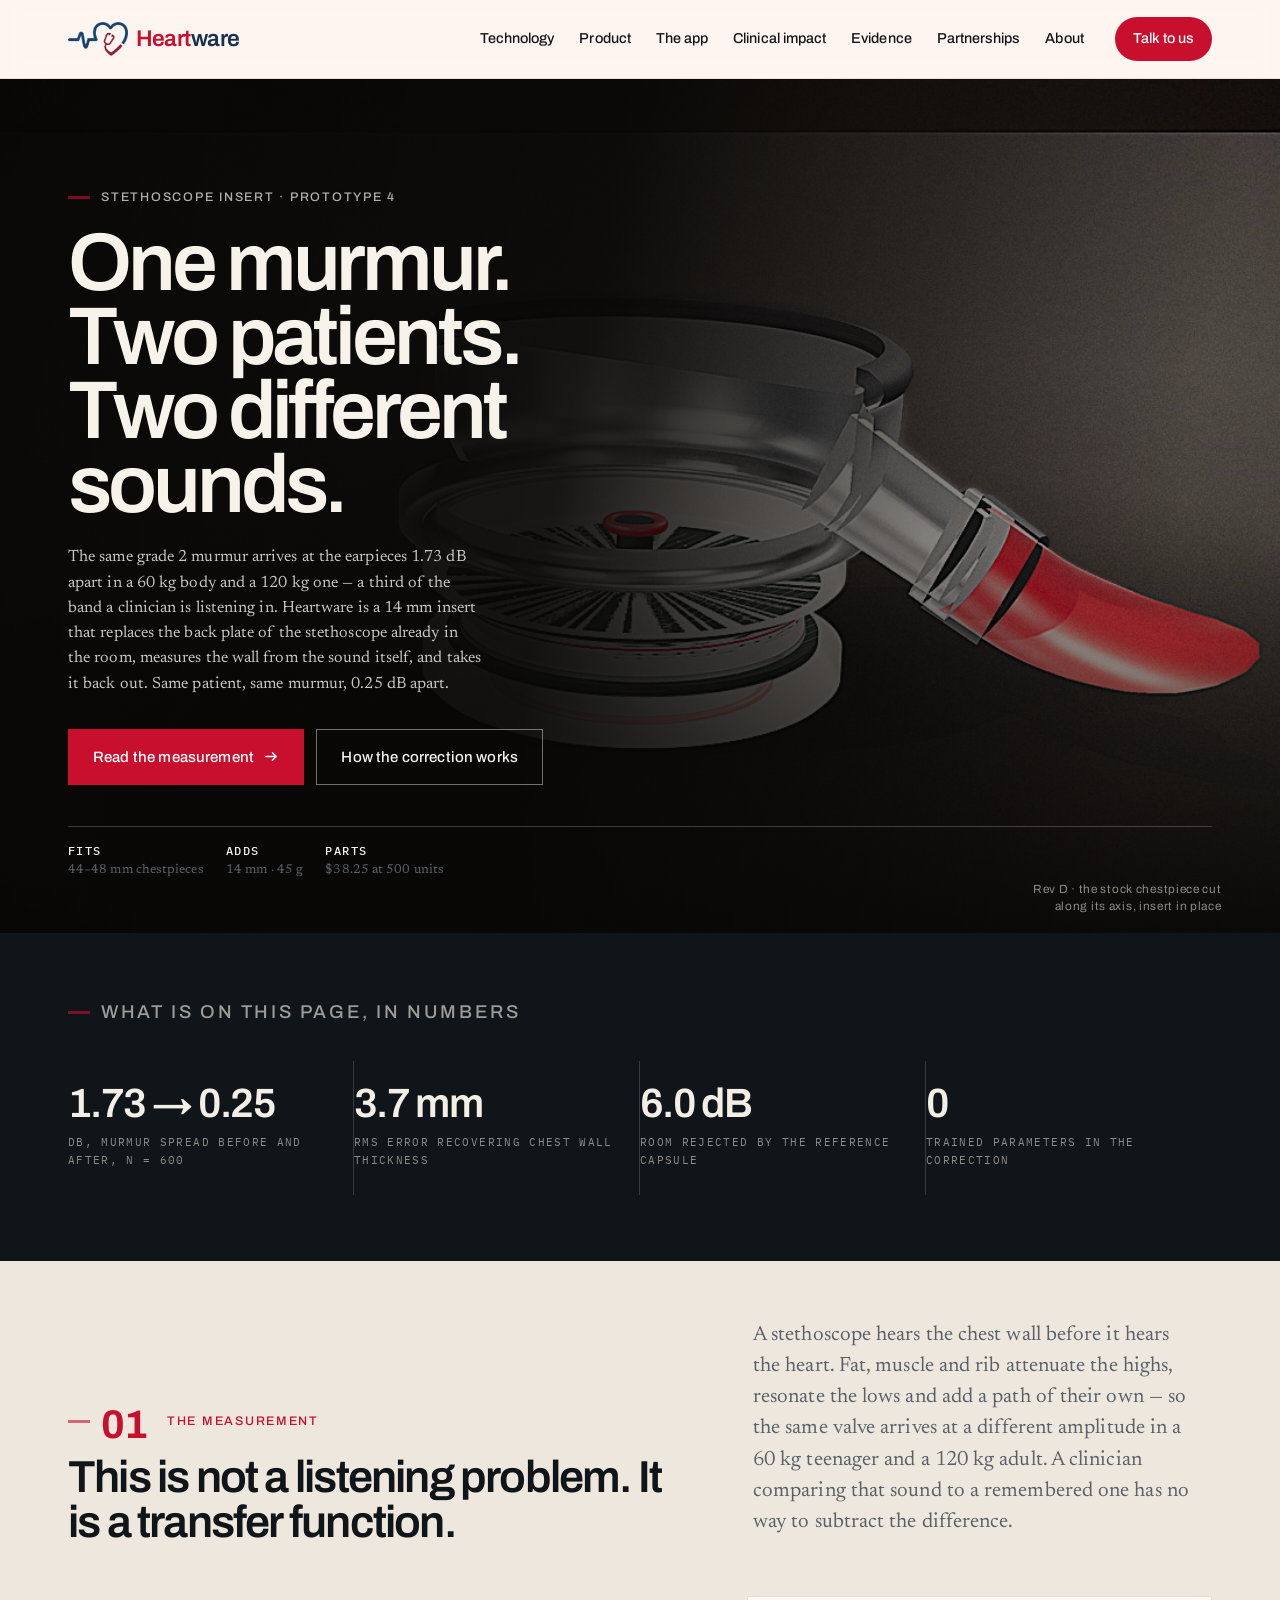
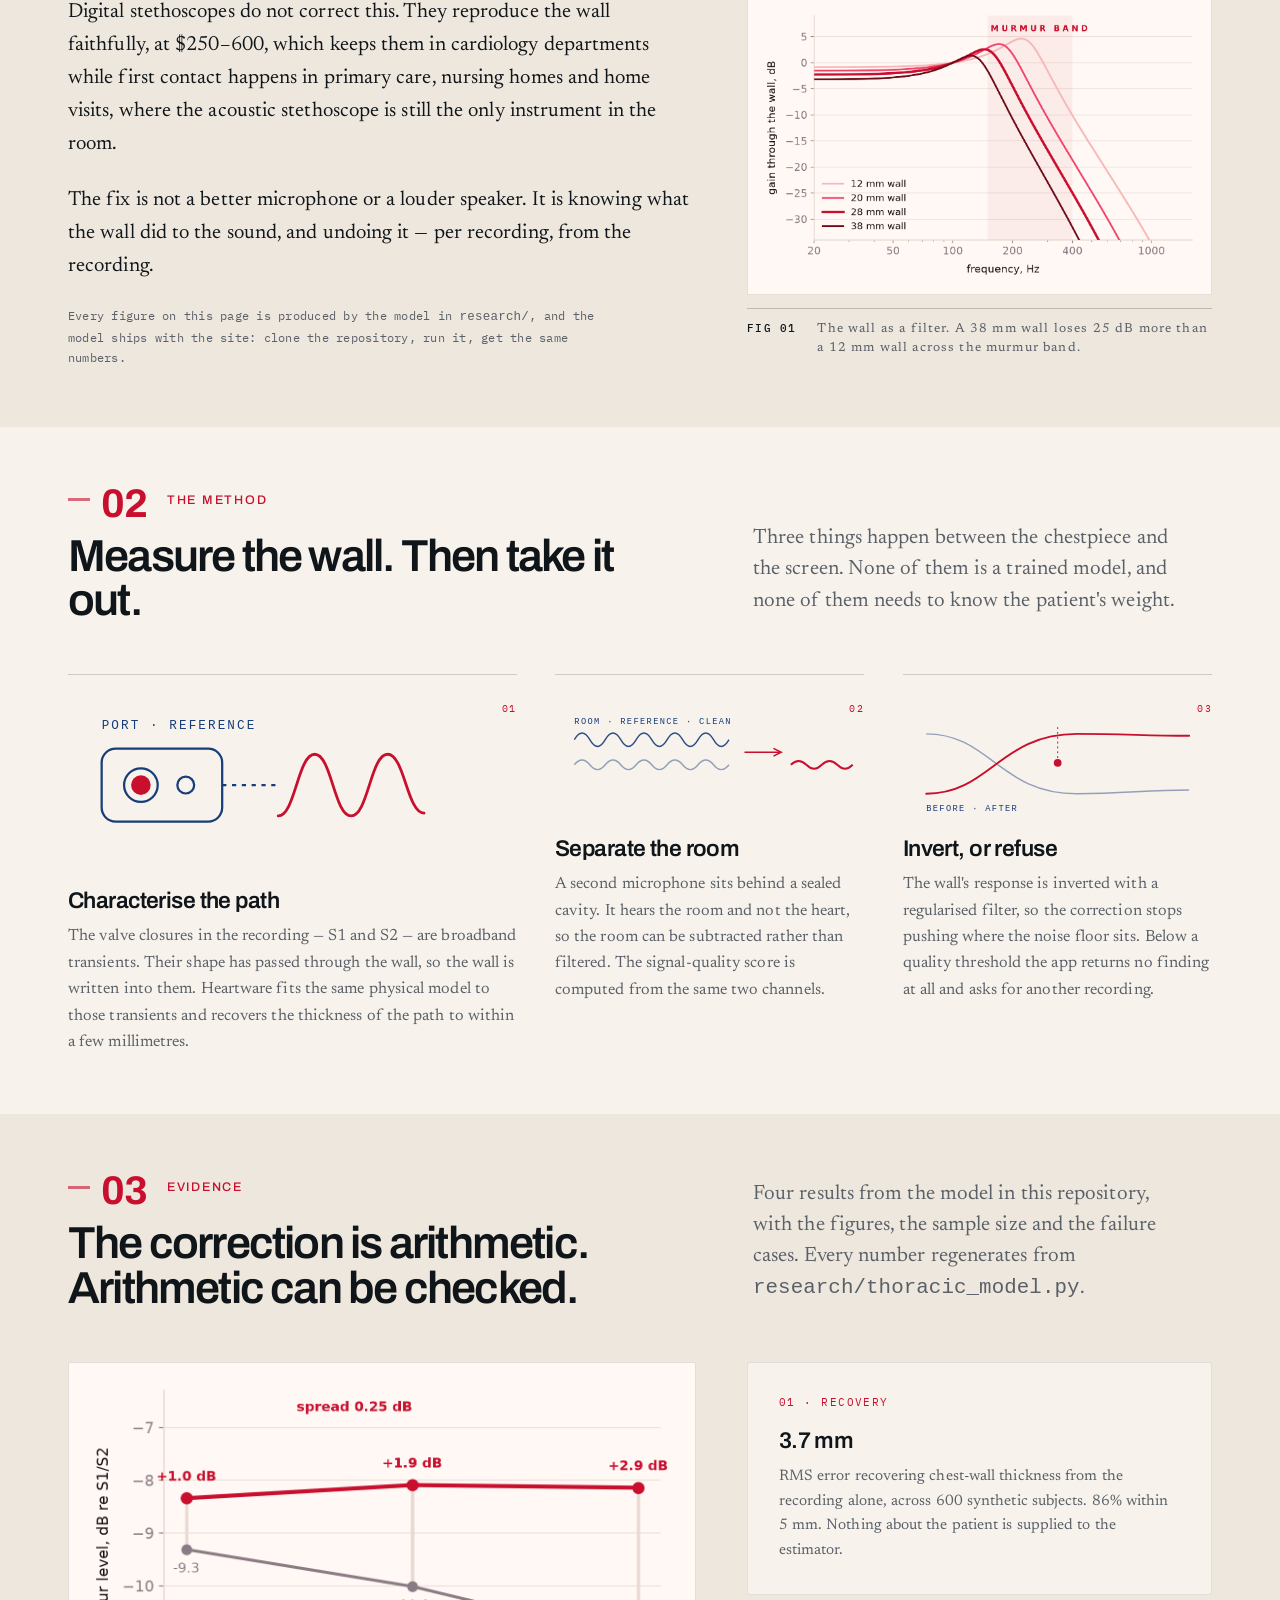
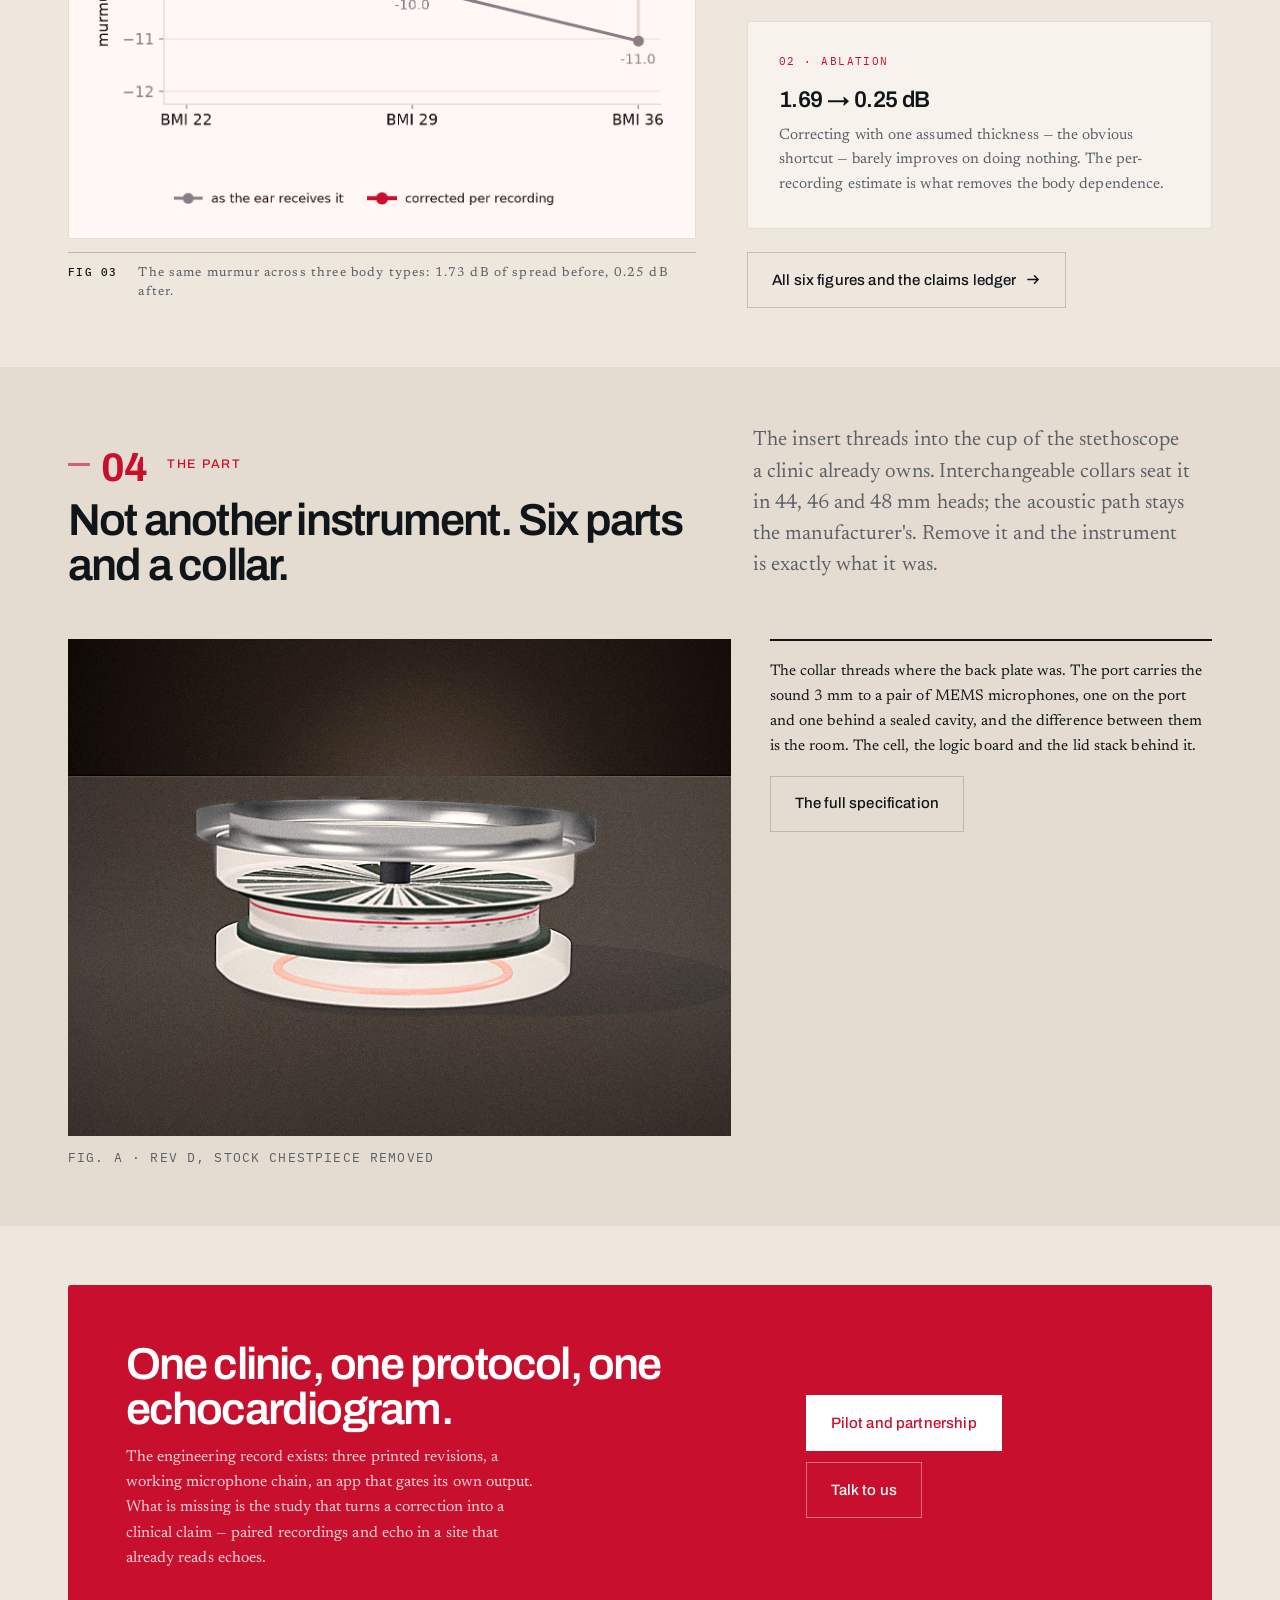
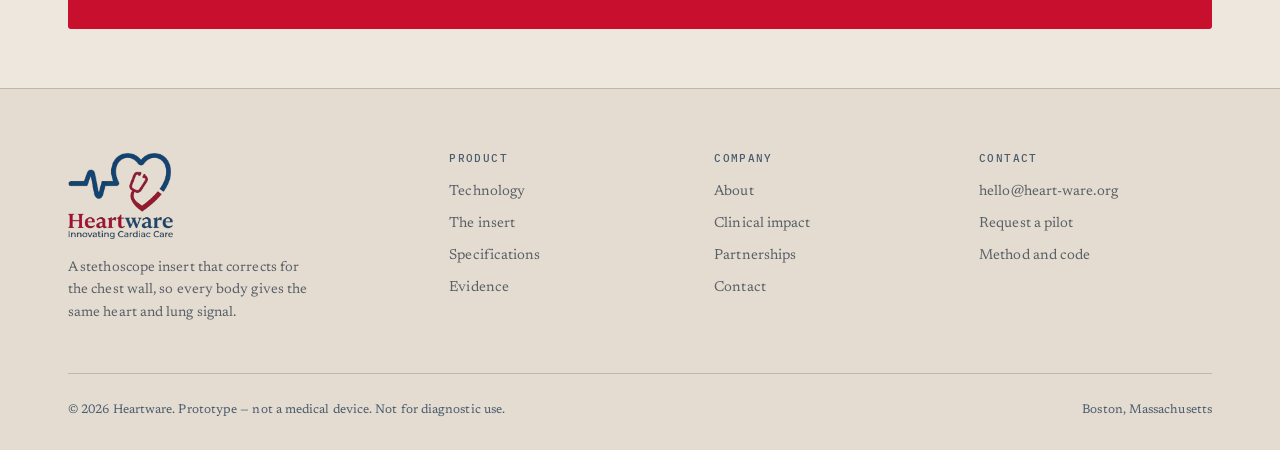
==== index.html @ 90ec054c "Show the part, not the chestpiece, and stop apologising in the pitch. The insert was never visible i" ====
<!DOCTYPE html>
<html lang="en">
<head>
<meta charset="utf-8">
<meta name="viewport" content="width=device-width, initial-scale=1">
<title>A stethoscope insert that corrects for the chest wall · Heartware</title>
<meta name="description" content="Heartware is a modular insert that measures the chest wall from the recording and inverts it, so every body gives the same heart and lung signal.">
<meta property="og:title" content="A stethoscope insert that corrects for the chest wall · Heartware">
<meta property="og:description" content="Heartware is a modular insert that measures the chest wall from the recording and inverts it, so every body gives the same heart and lung signal.">
<meta property="og:type" content="website">
<link rel="icon" href="assets/img/logo-mark.png">
<link rel="preconnect" href="https://fonts.googleapis.com">
<link rel="preconnect" href="https://fonts.gstatic.com" crossorigin>
<link href="https://fonts.googleapis.com/css2?family=Archivo:wght@400;500;600;700&family=Newsreader:opsz,wght@6..72,400;6..72,500;6..72,600&family=IBM+Plex+Mono:wght@400;500&display=swap" rel="stylesheet">
<link rel="stylesheet" href="assets/css/base.css">
<link rel="stylesheet" href="assets/css/pages.css">
<script>document.documentElement.classList.add('js');</script>
</head>
<body data-page="home">
<header class="nav" data-open="false">
  <div class="nav__inner">
    <a class="brand" href="index.html" aria-label="Heartware, home">
      <img src="assets/img/logo-mark.png" alt="" width="64" height="36">
      <span class="brand__word"><b>Heart</b>ware</span>
    </a>
    <button class="nav__toggle" aria-expanded="false" aria-label="Menu"><span></span></button>
    <nav class="nav__links" aria-label="Primary">
        <a href="technology.html">Technology</a>
        <a href="product.html">Product</a>
        <a href="app.html">The app</a>
        <a href="clinical.html">Clinical impact</a>
        <a href="evidence.html">Evidence</a>
        <a href="partnerships.html">Partnerships</a>
        <a href="about.html">About</a>
        <a class="nav__cta" href="contact.html">Talk to us</a>
    </nav>
  </div>
</header>
<main>

<section class="hero hero--plate">
  <img class="hero__bg" src="assets/img/product-cut.jpg" alt="The stock chestpiece cut open along its axis, showing the insert seated inside it." width="1100" height="825">
  <div class="wrap hero__inner">
    <div class="hero__grid">
      <div>
        <p class="eyebrow">Stethoscope insert · prototype 4</p>
        <h1>
          <span class="line">One murmur.</span>
          <span class="line">Two patients.</span>
          <span class="line">Two different</span>
          <span class="line">sounds.</span>
        </h1>
        <p class="hero__sub">
          The same grade 2 murmur arrives at the earpieces 1.73 dB apart in a 60 kg
          body and a 120 kg one — a third of the band a clinician is listening in.
          Heartware is a 14 mm insert that replaces the back plate of the stethoscope
          already in the room, measures the wall from the sound itself, and takes it
          back out. Same patient, same murmur, 0.25 dB apart.
        </p>
        <div class="hero__actions">
          <a class="btn btn--solid" href="evidence.html">
            Read the measurement
            <svg viewBox="0 0 16 16" aria-hidden="true"><path d="M2 8h11M9 4l4 4-4 4" fill="none" stroke="currentColor" stroke-width="1.6" stroke-linecap="round" stroke-linejoin="round"/></svg>
          </a>
          <a class="btn btn--ghost" href="technology.html">How the correction works</a>
        </div>
        <div class="hero__meta">
          <div><b>Fits</b>44–48 mm chestpieces</div>
          <div><b>Adds</b>14 mm · 45 g</div>
          <div><b>Parts</b>$38.25 at 500 units</div>
        </div>
      </div>
      <p class="hero__cap">Rev D · the stock chestpiece cut along its axis, insert in place</p>
    </div>
  </div>
</section>

<section class="band" style="padding-block:clamp(3rem,5vw,4.4rem)">
  <div class="wrap">
    <p class="eyebrow" style="margin-bottom:2rem">What is on this page, in numbers</p>
    <div class="ledgerline">
      <div><span class="n">1.73 → 0.25</span><span class="k">dB, murmur spread before and after, n = 600</span></div>
      <div><span class="n">3.7 mm</span><span class="k">RMS error recovering chest wall thickness</span></div>
      <div><span class="n">6.0 dB</span><span class="k">room rejected by the reference capsule</span></div>
      <div><span class="n">0</span><span class="k">trained parameters in the correction</span></div>
    </div>
  </div>
</section>



<section>
  <div class="wrap">
    <div class="head reveal">
      <div>
        <p class="eyebrow"><b>01</b> The measurement</p>
        <h2>This is not a listening problem. It is a transfer function.</h2>
      </div>
      <p class="lede">
        A stethoscope hears the chest wall before it hears the heart. Fat, muscle and rib
        attenuate the highs, resonate the lows and add a path of their own — so the same
        valve arrives at a different amplitude in a 60 kg teenager and a 120 kg adult.
        A clinician comparing that sound to a remembered one has no way to subtract the
        difference.
      </p>
    </div>

    <div class="split split--top">
      <div class="stack">
        <p>
          Digital stethoscopes do not correct this. They reproduce the wall faithfully, at
          $250–600, which keeps them in cardiology departments while first contact happens
          in primary care, nursing homes and home visits, where the acoustic stethoscope is
          still the only instrument in the room.
        </p>
        <p>
          The fix is not a better microphone or a louder speaker. It is knowing what the
          wall did to the sound, and undoing it — per recording, from the recording.
        </p>
        <p class="smallprint">
          Every figure on this page is produced by the model in <code>research/</code>, and the
          model ships with the site: clone the repository, run it, get the same numbers.
        </p>
      </div>
      <figure class="figure reveal">
        <img src="assets/figures/fig-01-transfer.png" alt="Four transfer curves showing the same heart sound attenuated differently by 12, 20, 28 and 38 mm of chest wall." loading="lazy">
        <figcaption><b>FIG 01</b> The wall as a filter. A 38 mm wall loses 25 dB more than a 12 mm wall across the murmur band.</figcaption>
      </figure>
    </div>
  </div>
</section>

<section class="band-cream">
  <div class="wrap">
    <div class="head reveal">
      <div>
        <p class="eyebrow"><b>02</b> The method</p>
        <h2>Measure the wall. Then take it out.</h2>
      </div>
      <p class="lede">
        Three things happen between the chestpiece and the screen. None of them is a
        trained model, and none of them needs to know the patient's weight.
      </p>
    </div>

    <div class="steps">
      <div class="step reveal">
        <svg viewBox="0 0 320 120" role="img" aria-label="Two microphones looking into the acoustic channel.">
  <g stroke="#173D7A" fill="none" stroke-width="1.6">
    <rect x="24" y="34" width="86" height="52" rx="10"/>
    <circle cx="52" cy="60" r="7" fill="#C8102E" stroke="none"/>
    <circle cx="52" cy="60" r="12"/>
    <circle cx="84" cy="60" r="6"/>
    <path d="M110 60 H 150" stroke-dasharray="3 4"/>
  </g>
  <path d="M150 82 C 162 82 164 38 176 38 C 188 38 190 82 202 82 C 214 82 216 38 228 38 C 240 38 242 80 254 80"
        fill="none" stroke="#C8102E" stroke-width="2" stroke-linecap="round"/>
  <text x="24" y="20" font-family="'JetBrains Mono', monospace" font-size="9"
        letter-spacing="1.5" fill="#173D7A">PORT · REFERENCE</text>
</svg>
        <h3>Characterise the path</h3>
        <p>
          The valve closures in the recording — S1 and S2 — are broadband transients. Their
          shape has passed through the wall, so the wall is written into them. Heartware
          fits the same physical model to those transients and recovers the thickness of the
          path to within a few millimetres.
        </p>
      </div>
      <div class="step reveal">
        <svg viewBox="0 0 320 120" role="img" aria-label="The reference microphone measures the room, and the room is subtracted.">
  <g stroke="#173D7A" fill="none" stroke-width="1.5" opacity="0.9">
    <path d="M20 40 q 8 -14 16 0 t 16 0 t 16 0 t 16 0 t 16 0 t 16 0 t 16 0 t 16 0 t 16 0 t 16 0"/>
    <path d="M20 66 q 8 -10 16 0 t 16 0 t 16 0 t 16 0 t 16 0 t 16 0 t 16 0 t 16 0 t 16 0 t 16 0" opacity="0.5"/>
  </g>
  <path d="M196 53 H 232" stroke="#C8102E" stroke-width="1.6"/>
  <path d="M226 49 l 8 4 l -8 4" fill="none" stroke="#C8102E" stroke-width="1.6"/>
  <path d="M244 66 q 8 -8 16 0 t 16 0 t 16 0 t 16 0" fill="none" stroke="#C8102E" stroke-width="2"/>
  <text x="20" y="24" font-family="'JetBrains Mono', monospace" font-size="9"
        letter-spacing="1.4" fill="#173D7A">ROOM · REFERENCE · CLEAN</text>
</svg>
        <h3>Separate the room</h3>
        <p>
          A second microphone sits behind a sealed cavity. It hears the room and not the
          heart, so the room can be subtracted rather than filtered. The signal-quality
          score is computed from the same two channels.
        </p>
      </div>
      <div class="step reveal">
        <svg viewBox="0 0 320 120" role="img" aria-label="The wall's transfer function is inverted, and the spectrum is flattened.">
  <g stroke="#173D7A" fill="none" stroke-width="1.5">
    <path d="M24 34 C 90 34 100 96 180 96 C 230 96 250 92 296 92" opacity="0.45"/>
    <path d="M24 34 C 90 34 100 96 180 96 C 230 96 250 92 296 92" stroke="#173D7A" stroke-width="0"/>
  </g>
  <path d="M24 96 C 90 96 100 34 180 34 C 230 34 250 36 296 36"
        fill="none" stroke="#C8102E" stroke-width="2" stroke-linecap="round"/>
  <circle cx="160" cy="64" r="4" fill="#C8102E"/>
  <path d="M160 64 L 160 24" stroke="#C8102E" stroke-width="1" stroke-dasharray="2 3"/>
  <text x="24" y="114" font-family="'JetBrains Mono', monospace" font-size="9"
        letter-spacing="1.4" fill="#173D7A">BEFORE · AFTER</text>
</svg>
        <h3>Invert, or refuse</h3>
        <p>
          The wall's response is inverted with a regularised filter, so the correction stops
          pushing where the noise floor sits. Below a quality threshold the app returns no
          finding at all and asks for another recording.
        </p>
      </div>
    </div>
  </div>
</section>

<section>
  <div class="wrap">
    <div class="head reveal">
      <div>
        <p class="eyebrow"><b>03</b> Evidence</p>
        <h2>The correction is arithmetic. Arithmetic can be checked.</h2>
      </div>
      <p class="lede">
        Four results from the model in this repository, with the figures, the sample size
        and the failure cases. Every number regenerates from
        <code>research/thoracic_model.py</code>.
      </p>
    </div>

    <div class="split split--top">
      <figure class="figure reveal">
        <img src="assets/figures/fig-03-body.png" alt="Murmur level by body type, before and after correction. Before, it falls with body size; after, it is flat." loading="lazy">
        <figcaption><b>FIG 03</b> The same murmur across three body types: 1.73 dB of spread before, 0.25 dB after.</figcaption>
      </figure>
      <div class="stack">
        <div class="cards" style="grid-template-columns:1fr">
          <div class="card">
            <span class="card__num">01 · RECOVERY</span>
            <h3>3.7 mm</h3>
            <p>RMS error recovering chest-wall thickness from the recording alone, across 600 synthetic subjects. 86% within 5 mm. Nothing about the patient is supplied to the estimator.</p>
          </div>
          <div class="card">
            <span class="card__num">02 · ABLATION</span>
            <h3>1.69 → 0.25 dB</h3>
            <p>Correcting with <em>one</em> assumed thickness — the obvious shortcut — barely improves on doing nothing. The per-recording estimate is what removes the body dependence.</p>
          </div>
        </div>
        <a class="btn btn--ghost" href="evidence.html">
          All six figures and the claims ledger
          <svg viewBox="0 0 16 16" aria-hidden="true"><path d="M2 8h11M9 4l4 4-4 4" fill="none" stroke="currentColor" stroke-width="1.6" stroke-linecap="round" stroke-linejoin="round"/></svg>
        </a>
      </div>
    </div>
  </div>
</section>

<section class="band-warm">
  <div class="wrap">
    <div class="head reveal">
      <div>
        <p class="eyebrow"><b>04</b> The part</p>
        <h2>Not another instrument. Six parts and a collar.</h2>
      </div>
      <p class="lede">
        The insert threads into the cup of the stethoscope a clinic already owns. Interchangeable
        collars seat it in 44, 46 and 48 mm heads; the acoustic path stays the manufacturer's.
        Remove it and the instrument is exactly what it was.
      </p>
    </div>

    <div class="plates">
      <figure class="plate reveal">
        <div class="shot">
          <img src="assets/img/product-unit.jpg" alt="The insert on its own: threaded collar, acoustic base, port lip and LED ring." width="1000" height="1000" loading="lazy">
        </div>
        <figcaption class="figcap">Fig. A · Rev D, stock chestpiece removed</figcaption>
      </figure>
      <div class="plates__note">
        <p>
          The collar threads where the back plate was. The port carries the sound 3 mm to a
          pair of MEMS microphones, one on the port and one behind a sealed cavity, and the
          difference between them is the room. The cell, the logic board and the lid stack
          behind it.
        </p>
        <a class="btn btn--ghost" href="product.html">The full specification</a>
      </div>
    </div>
  </div>
</section>

<section>
  <div class="wrap">
    <div class="cta reveal">
      <div>
        <h2>One clinic, one protocol, one echocardiogram.</h2>
        <p>
          The engineering record exists: three printed revisions, a working microphone chain,
          an app that gates its own output. What is missing is the study that turns a
          correction into a clinical claim — paired recordings and echo in a site that
          already reads echoes.
        </p>
      </div>
      <div class="cta__actions">
        <a class="btn btn--light" href="partnerships.html">Pilot and partnership</a>
        <a class="btn btn--ghost btn--on-red" href="contact.html">Talk to us</a>
      </div>
    </div>
  </div>
</section>
</main>
<footer class="footer">
  <div class="wrap">
    <div class="footer__grid">
      <div class="footer__brand">
        <img src="assets/img/logo-full.png" alt="Heartware" width="196" height="160">
        <p>A stethoscope insert that corrects for the chest wall, so every body gives the same heart and lung signal.</p>
      </div>
      <div>
        <h4>Product</h4>
        <ul>
          <li><a href="technology.html">Technology</a></li>
          <li><a href="product.html">The insert</a></li>
          <li><a href="product.html#specs">Specifications</a></li>
          <li><a href="evidence.html">Evidence</a></li>
        </ul>
      </div>
      <div>
        <h4>Company</h4>
        <ul>
          <li><a href="about.html">About</a></li>
          <li><a href="clinical.html">Clinical impact</a></li>
          <li><a href="partnerships.html">Partnerships</a></li>
          <li><a href="contact.html">Contact</a></li>
        </ul>
      </div>
      <div>
        <h4>Contact</h4>
        <ul>
          <li><a href="mailto:hello@heart-ware.org">hello@heart-ware.org</a></li>
          <li><a href="contact.html">Request a pilot</a></li>
          <li><a href="evidence.html#method">Method and code</a></li>
        </ul>
      </div>
    </div>
    <div class="footer__base">
      <span>© <span data-year>2026</span> Heartware. Prototype — not a medical device. Not for diagnostic use.</span>
      <span>Boston, Massachusetts</span>
    </div>
  </div>
</footer>
<script src="assets/js/site.js" defer></script>
<script src="assets/js/explorer.js" defer></script>
<script src="assets/js/app.js" defer></script>
</body>
</html>
---- assets/css/base.css ----
/* =========================================================================
   Heartware — site styles
   Paper: warm cream. Structure: navy. Accent: crimson.
   No glass, no neon, no glow. Type does the work.
   ========================================================================= */

:root {
  --paper: #EDE7DD;
  --paper-warm: #E4DCD0;
  --paper-deep: #D8CEC0;
  --cream: #F7F3EC;

  --ink: #10151A;
  --navy: #16324F;
  --navy-deep: #0B1D2E;
  --navy-soft: #4A5C6E;

  --red: #C8102E;
  --hot: #E23B55;
  --red-deep: #8C0A22;

  --muted: #5A6068;
  --line: rgba(16, 21, 26, 0.18);
  --line-soft: rgba(16, 21, 26, 0.09);

  --display: "Archivo", "Helvetica Neue", Arial, sans-serif;
  --serif: "Newsreader", Georgia, serif;
  --sans: "Archivo", "Helvetica Neue", Arial, sans-serif;
  --mono: "IBM Plex Mono", ui-monospace, Menlo, monospace;

  --r: 2px;
  --r-lg: 3px;

  --wrap: 1240px;
  --gutter: clamp(1.25rem, 4vw, 3rem);

  --ease: cubic-bezier(0.22, 0.61, 0.36, 1);
}

*,
*::before,
*::after {
  box-sizing: border-box;
}

html {
  -webkit-text-size-adjust: 100%;
  scroll-behavior: smooth;
  scroll-padding-top: 96px;
}

body {
  margin: 0;
  overflow-x: clip;
  background: var(--paper);
  color: var(--ink);
  font-family: var(--sans);
  font-size: clamp(1.02rem, 0.45vw + 0.94rem, 1.14rem);
  line-height: 1.62;
  font-weight: 400;
  -webkit-font-smoothing: antialiased;
  text-rendering: optimizeLegibility;
}

img,
svg,
video {
  display: block;
  max-width: 100%;
}

a {
  color: inherit;
}

::selection {
  background: var(--red);
  color: #fff;
}

/* ------------------------------------------------------------------ type */

h1,
h2,
h3,
h4 {
  font-family: var(--display);
  font-weight: 400;
  letter-spacing: -0.021em;
  line-height: 1.02;
  margin: 0;
  font-variation-settings: "SOFT" 0, "WONK" 0;
}

h1 {
  font-size: clamp(2.5rem, 4.5vw, 4.35rem);
  line-height: 1.0;
}

h2 {
  font-size: clamp(2rem, 3.5vw, 3.3rem);
  line-height: 1.06;
}

h3 {
  font-size: clamp(1.28rem, 1.7vw, 1.62rem);
  line-height: 1.16;
}

h4 {
  font-size: 1.06rem;
  line-height: 1.3;
}

p {
  margin: 0 0 1.05em;
}

p:last-child {
  margin-bottom: 0;
}

em {
  font-style: italic;
}

.accent {
  color: var(--red);
}

.mono {
  font-family: var(--mono);
  font-size: 0.74rem;
  letter-spacing: 0.09em;
  text-transform: uppercase;
  font-weight: 500;
}

.eyebrow {
  font-family: var(--mono);
  font-size: 0.7rem;
  letter-spacing: 0.16em;
  text-transform: uppercase;
  color: var(--red);
  display: flex;
  align-items: center;
  gap: 0.7rem;
  margin-bottom: 1.2rem;
  font-weight: 500;
}

.eyebrow::before {
  content: "";
  width: 26px;
  height: 1px;
  background: var(--red);
  opacity: 0.6;
}

.lede {
  font-size: clamp(1.1rem, 0.75vw + 0.98rem, 1.34rem);
  line-height: 1.5;
  color: var(--muted);
  max-width: 44ch;
}

.small {
  font-size: 0.86rem;
  line-height: 1.55;
  color: var(--muted);
}

.tiny {
  font-size: 0.76rem;
  line-height: 1.5;
  color: var(--muted);
}

/* --------------------------------------------------------------- layout */

.wrap {
  width: 100%;
  max-width: var(--wrap);
  margin-inline: auto;
  padding-inline: var(--gutter);
}

section {
  padding-block: clamp(4rem, 8vw, 7.5rem);
}

.band-warm {
  background: var(--paper-warm);
}

.band-cream {
  background: var(--cream);
}

.band-navy {
  background: var(--navy-deep);
  color: #fff;
}

.band-navy .lede,
.band-navy .small,
.band-navy .tiny {
  color: rgba(255, 255, 255, 0.72);
}

.band-navy .eyebrow {
  color: #FFB3BE;
}

.band-navy .eyebrow::before {
  background: #FFB3BE;
}

.rule {
  border: 0;
  border-top: 1px solid var(--line);
  margin: 0;
}

/* ---------------------------------------------------------------- header */

.nav {
  position: sticky;
  top: 0;
  z-index: 60;
  background: rgba(255, 247, 242, 0.92);
  backdrop-filter: saturate(140%) blur(10px);
  border-bottom: 1px solid var(--line-soft);
}

.nav__inner {
  display: flex;
  align-items: center;
  gap: 2rem;
  height: 78px;
  max-width: var(--wrap);
  margin-inline: auto;
  padding-inline: var(--gutter);
}

.brand {
  display: inline-flex;
  align-items: center;
  gap: 0.5rem;
  text-decoration: none;
  flex-shrink: 0;
}

.brand img {
  height: 34px;
  width: auto;
}

.brand__word {
  font-family: var(--display);
  font-size: 1.42rem;
  font-weight: 600;
  letter-spacing: -0.025em;
  color: var(--navy);
  line-height: 1;
}

.brand__word b {
  color: var(--red);
  font-weight: 600;
}

.nav__links {
  display: flex;
  align-items: center;
  gap: 1.55rem;
  margin-left: auto;
}

.nav__links a {
  text-decoration: none;
  font-size: 0.9rem;
  font-weight: 500;
  color: var(--ink);
  padding: 0.35rem 0;
  border-bottom: 1px solid transparent;
  transition: border-color 0.25s var(--ease), color 0.25s var(--ease);
  white-space: nowrap;
}

.nav__links a:hover {
  color: var(--red);
}

.nav__links a[aria-current="page"] {
  border-bottom-color: var(--red);
}

.nav__cta {
  margin-left: 0.4rem;
  background: var(--red);
  color: #fff !important;
  padding: 0.62rem 1.1rem !important;
  border-radius: 999px;
  border-bottom: none !important;
  transition: background 0.25s var(--ease), transform 0.25s var(--ease);
}

.nav__cta:hover {
  background: var(--red-deep);
  transform: translateY(-1px);
}

.nav__toggle {
  display: none;
  margin-left: auto;
  width: 44px;
  height: 44px;
  border: 1px solid var(--line);
  border-radius: 10px;
  background: transparent;
  cursor: pointer;
  padding: 0;
  align-items: center;
  justify-content: center;
}

.nav__toggle span {
  display: block;
  width: 18px;
  height: 1.5px;
  background: var(--ink);
  position: relative;
}

.nav__toggle span::before,
.nav__toggle span::after {
  content: "";
  position: absolute;
  left: 0;
  width: 18px;
  height: 1.5px;
  background: var(--ink);
  transition: transform 0.3s var(--ease);
}

.nav__toggle span::before {
  top: -6px;
}

.nav__toggle span::after {
  top: 6px;
}

.nav[data-open="true"] .nav__toggle span {
  background: transparent;
}

.nav[data-open="true"] .nav__toggle span::before {
  transform: translateY(6px) rotate(45deg);
}

.nav[data-open="true"] .nav__toggle span::after {
  transform: translateY(-6px) rotate(-45deg);
}

/* ------------------------------------------------------------------ hero */

.hero {
  padding-block: clamp(2.5rem, 5vw, 4.5rem) clamp(3rem, 6vw, 5rem);
  position: relative;
  overflow: clip;
}

.hero__grid {
  display: grid;
  grid-template-columns: minmax(0, 1.02fr) minmax(0, 0.98fr);
  gap: clamp(2rem, 5vw, 4.5rem);
  align-items: center;
}

.hero h1 {
  margin-bottom: 1.4rem;
}

.hero h1 .line {
  display: block;
}

.hero h1 em {
  color: var(--red);
  font-style: italic;
}

.hero__sub {
  font-size: clamp(1.08rem, 0.6vw + 1rem, 1.26rem);
  line-height: 1.55;
  color: var(--muted);
  max-width: 46ch;
  margin-bottom: 2rem;
}

.hero__actions {
  display: flex;
  flex-wrap: wrap;
  gap: 0.8rem;
  align-items: center;
}

.hero__meta {
  display: flex;
  flex-wrap: wrap;
  gap: 1.4rem;
  margin-top: 2.6rem;
  padding-top: 1.3rem;
  border-top: 1px solid var(--line);
}

.hero__meta div {
  font-size: 0.8rem;
  color: var(--muted);
  line-height: 1.35;
}

.hero__meta b {
  display: block;
  font-family: var(--mono);
  font-size: 0.68rem;
  letter-spacing: 0.12em;
  text-transform: uppercase;
  color: var(--red);
  margin-bottom: 0.2rem;
  font-weight: 500;
}

/* ----------------------------------------------------------------- buttons */

.btn {
  display: inline-flex;
  align-items: center;
  gap: 0.6rem;
  font-family: var(--sans);
  font-size: 0.94rem;
  font-weight: 600;
  text-decoration: none;
  padding: 0.92rem 1.5rem;
  border-radius: 999px;
  border: 1px solid transparent;
  cursor: pointer;
  transition: transform 0.25s var(--ease), background 0.25s var(--ease),
    color 0.25s var(--ease), border-color 0.25s var(--ease);
}

.btn svg {
  width: 15px;
  height: 15px;
  transition: transform 0.3s var(--ease);
}

.btn:hover svg {
  transform: translateX(4px);
}

.btn--solid {
  background: var(--red);
  color: #fff;
}

.btn--solid:hover {
  background: var(--red-deep);
  transform: translateY(-2px);
}

.btn--ghost {
  background: transparent;
  border-color: var(--line);
  color: var(--ink);
}

.btn--ghost:hover {
  border-color: var(--ink);
  transform: translateY(-2px);
}

.btn--light {
  background: #fff;
  color: var(--red);
}

.btn--light:hover {
  transform: translateY(-2px);
}

/* ------------------------------------------------------------------ stats */

.stats {
  display: grid;
  grid-template-columns: repeat(4, 1fr);
  gap: 1px;
  background: var(--line);
  border-block: 1px solid var(--line);
}

.stat {
  background: var(--paper);
  padding: 1.9rem clamp(1rem, 2vw, 1.8rem);
}

.stat__num {
  font-family: var(--display);
  font-size: clamp(2.1rem, 3.2vw, 3rem);
  line-height: 1;
  color: var(--ink);
  display: flex;
  align-items: baseline;
  gap: 0.1em;
}

.stat__num sup {
  font-size: 0.42em;
  color: var(--red);
  font-family: var(--mono);
  letter-spacing: 0.02em;
}

.stat__label {
  margin-top: 0.85rem;
  font-size: 0.86rem;
  line-height: 1.45;
  color: var(--muted);
}

.stat__src {
  margin-top: 0.55rem;
  font-family: var(--mono);
  font-size: 0.62rem;
  letter-spacing: 0.08em;
  text-transform: uppercase;
  color: var(--navy-soft);
}

/* ------------------------------------------------------------- section head */

.head {
  display: grid;
  grid-template-columns: minmax(0, 1.15fr) minmax(0, 0.85fr);
  gap: clamp(1.5rem, 5vw, 4rem);
  align-items: end;
  margin-bottom: clamp(2.4rem, 4vw, 3.6rem);
}

.head .lede {
  max-width: 40ch;
  padding-bottom: 0.4rem;
}

.head--center {
  grid-template-columns: 1fr;
  text-align: center;
  justify-items: center;
}

.head--center .lede {
  margin-inline: auto;
}

.head--center .eyebrow {
  justify-content: center;
}

/* ------------------------------------------------------------------ cards */

.cards {
  display: grid;
  grid-template-columns: repeat(3, 1fr);
  gap: clamp(1rem, 2vw, 1.6rem);
}

.card {
  background: var(--cream);
  border: 1px solid var(--line-soft);
  border-radius: var(--r-lg);
  padding: clamp(1.4rem, 2.4vw, 2rem);
  transition: transform 0.4s var(--ease), box-shadow 0.4s var(--ease),
    border-color 0.4s var(--ease);
}

.card:hover {
  transform: translateY(-4px);
  border-color: var(--line);
  box-shadow: 0 26px 50px -40px rgba(15, 26, 44, 0.5);
}

.card__num {
  font-family: var(--mono);
  font-size: 0.66rem;
  letter-spacing: 0.14em;
  color: var(--red);
  margin-bottom: 1.1rem;
  display: block;
}

.card h3 {
  margin-bottom: 0.7rem;
}

.card p {
  font-size: 0.95rem;
  color: var(--muted);
}

/* ------------------------------------------------------------------ figures */

.figure {
  margin: 0;
}

.figure img {
  width: 100%;
  border-radius: var(--r);
  border: 1px solid var(--line-soft);
  background: var(--cream);
}

.figure figcaption {
  margin-top: 0.9rem;
  font-size: 0.82rem;
  line-height: 1.5;
  color: var(--muted);
  display: flex;
  gap: 0.8rem;
}

.figure figcaption b {
  font-family: var(--mono);
  font-size: 0.66rem;
  letter-spacing: 0.1em;
  color: var(--red);
  font-weight: 500;
  flex-shrink: 0;
  padding-top: 0.12em;
}

/* ------------------------------------------------------------------- tables */

.table {
  width: 100%;
  border-collapse: collapse;
  font-size: 0.92rem;
}

.table th {
  text-align: left;
  font-family: var(--mono);
  font-size: 0.64rem;
  letter-spacing: 0.11em;
  text-transform: uppercase;
  color: var(--navy-soft);
  font-weight: 500;
  padding: 0 1rem 0.7rem 0;
  border-bottom: 1px solid var(--line);
}

.table td {
  padding: 0.85rem 1rem 0.85rem 0;
  border-bottom: 1px solid var(--line-soft);
  vertical-align: top;
}

.table tr:last-child td {
  border-bottom: 0;
}

.table td:last-child,
.table th:last-child {
  padding-right: 0;
  text-align: right;
}

/* ------------------------------------------------------------------- footer */

.footer {
  background: var(--paper-warm);
  color: var(--ink);
  padding-block: clamp(3rem, 5vw, 4.5rem) 2rem;
  border-top: 1px solid var(--line);
}

.footer a {
  color: var(--muted);
  text-decoration: none;
  transition: color 0.2s;
}

.footer a:hover {
  color: var(--red);
}

.footer__grid {
  display: grid;
  grid-template-columns: 1.5fr 1fr 1fr 1fr;
  gap: 2rem;
  padding-bottom: 3rem;
  border-bottom: 1px solid var(--line);
}

.footer__brand img {
  height: 86px;
  width: auto;
  margin-bottom: 1.1rem;
}

.footer__brand p {
  font-size: 0.88rem;
  color: var(--muted);
  max-width: 30ch;
}

.footer h4 {
  font-family: var(--mono);
  font-size: 0.66rem;
  letter-spacing: 0.13em;
  text-transform: uppercase;
  color: var(--navy-soft);
  margin-bottom: 1rem;
  font-weight: 500;
}

.footer ul {
  list-style: none;
  margin: 0;
  padding: 0;
  display: grid;
  gap: 0.55rem;
  font-size: 0.9rem;
}

.footer__base {
  display: flex;
  justify-content: space-between;
  gap: 1rem;
  flex-wrap: wrap;
  padding-top: 1.6rem;
  font-size: 0.78rem;
  color: var(--navy-soft);
}

/* --------------------------------------------------------------- utility */

.split {
  display: grid;
  grid-template-columns: minmax(0, 1fr) minmax(0, 1fr);
  gap: clamp(2rem, 5vw, 4.5rem);
  align-items: center;
}

.split--top {
  align-items: start;
}

.stack-sm > * + * {
  margin-top: 0.8rem;
}

.stack > * + * {
  margin-top: 1.4rem;
}

.stack-lg > * + * {
  margin-top: 2.4rem;
}

.tag {
  display: inline-flex;
  align-items: center;
  gap: 0.45rem;
  font-family: var(--mono);
  font-size: 0.62rem;
  letter-spacing: 0.1em;
  text-transform: uppercase;
  padding: 0.4rem 0.7rem;
  border-radius: 999px;
  border: 1px solid var(--line);
  color: var(--muted);
  background: var(--cream);
}

.tag--red {
  color: var(--red);
  border-color: rgba(200, 16, 46, 0.28);
  background: rgba(200, 16, 46, 0.05);
}

.tag--navy {
  color: var(--navy);
  border-color: rgba(23, 61, 122, 0.26);
  background: rgba(23, 61, 122, 0.05);
}

.js .reveal {
  opacity: 0;
  transform: translateY(18px);
  transition: opacity 0.8s var(--ease), transform 0.8s var(--ease);
}

.js .reveal.is-in {
  opacity: 1;
  transform: none;
}

@media (prefers-reduced-motion: reduce) {
  html {
    scroll-behavior: auto;
  }
  .js .reveal {
    opacity: 1;
    transform: none;
    transition: none;
  }
  * {
    animation-duration: 0.01ms !important;
    transition-duration: 0.01ms !important;
  }
}

/* =========================================================================
   R2 — editorial pass.
   The first build was soft and beige: rounded cards on cream, italic accents,
   everything the same weight. This layer strips the softness. Archivo for
   structure, Newsreader for prose, hairlines instead of boxes, photography
   instead of illustrations, and a black band so the page has a bottom.
   ========================================================================= */

body {
  font-family: var(--serif);
  font-size: clamp(1.06rem, 0.42vw + 0.99rem, 1.18rem);
  line-height: 1.58;
  letter-spacing: 0.002em;
}

h1, h2, h3, h4, .brand__word, .stat__num, .btn, .eyebrow, nav a {
  font-family: var(--display);
}

h1, h2, h3, h4 {
  font-weight: 600;
  letter-spacing: -0.032em;
  line-height: 1.02;
}

em, i, .ital {
  font-style: normal;
}

h1 em, h2 em, h3 em, .accent {
  color: var(--red);
  font-weight: 600;
}

p { max-width: 62ch; }

.btn, .chip, .tag, .pill { border-radius: 0; }
.btn { letter-spacing: 0.01em; font-weight: 500; }

img, video { image-rendering: auto; }

/* a photograph, not a card */
.shot {
  position: relative;
  width: 100%;
  background: var(--paper-warm);
  overflow: hidden;
}

.shot img,
.shot video {
  width: 100%;
  height: 100%;
  object-fit: cover;
  display: block;
}

.shot--bleed { margin-inline: calc(-1 * var(--gutter)); }

.figcap {
  margin: 0.7rem 0 0;
  font-family: var(--mono);
  font-size: 0.64rem;
  letter-spacing: 0.16em;
  text-transform: uppercase;
  color: var(--muted);
}

/* the black band: full-width, squared, no gradient */
.band {
  background: var(--ink);
  color: #F3EFE7;
  padding-block: clamp(3.5rem, 7vw, 7rem);
}

.band--navy { background: var(--navy-deep); }
.band--red { background: var(--red); color: #fff; }

.band .eyebrow { color: rgba(243, 239, 231, 0.62); }
.band .eyebrow::before { background: var(--red); }
.band h2, .band h3 { color: #F7F3EC; }
.band p { color: rgba(243, 239, 231, 0.78); }
.band a { color: #F7F3EC; }

/* ragged, asymmetric two-up: no equal cards */
.split {
  display: grid;
  gap: clamp(1.6rem, 4vw, 4.5rem);
  grid-template-columns: 1.35fr 1fr;
  align-items: start;
}

.split--reverse { grid-template-columns: 1fr 1.35fr; }
.split--reverse > :first-child { order: 2; }

@media (max-width: 900px) {
  .split, .split--reverse { grid-template-columns: 1fr; }
  .split--reverse > :first-child { order: 0; }
}

/* plates: photographs on paper, caption underneath, hairline between */
.plates {
  display: grid;
  grid-template-columns: 1.5fr 1fr;
  gap: clamp(1.2rem, 3vw, 2.4rem);
  align-items: start;
}

.plates--three {
  grid-template-columns: repeat(3, 1fr);
}

.plate { margin: 0; }

.plate .shot {
  background: #E7DFD3;
  aspect-ratio: 4 / 3;
}

.plates--three .plate:first-child .shot { aspect-ratio: 4 / 3; }

.plates__note {
  border-top: 1px solid var(--line);
  padding-top: 1.1rem;
}

.plates__note p { margin-top: 0; font-size: 0.96rem; }

.shot--hero {
  aspect-ratio: 5 / 6;
  background: #E7DFD3;
}

.shot--hero img { object-position: 50% 46%; }

@media (max-width: 900px) {
  .plates, .plates--three { grid-template-columns: 1fr; }
}

/* a full-bleed product loop, black band, no chrome over it */
.reel {
  background: var(--ink);
  padding-block: clamp(2.4rem, 5vw, 4.5rem);
}

.reel video {
  width: 100%;
  max-width: 1040px;
  max-height: 68vh;
  margin-inline: auto;
  display: block;
  background: #000;
}

.reel figcaption {
  max-width: 1100px;
  margin: 1rem auto 0;
  font-family: var(--mono);
  font-size: 0.64rem;
  letter-spacing: 0.16em;
  text-transform: uppercase;
  color: rgba(243, 239, 231, 0.5);
}

/* R2 hero: the headline has to fit its column, and the photograph has to sit
   on the paper rather than in a grey box */
.hero__grid {
  grid-template-columns: 1.12fr 0.88fr;
  gap: clamp(2rem, 5vw, 4.5rem);
  align-items: center;
}

.hero h1 {
  font-size: clamp(2.1rem, 3.35vw, 3.35rem);
  line-height: 1.03;
  letter-spacing: -0.035em;
  margin-bottom: 1.4rem;
}

.hero__sub {
  font-family: var(--serif);
  font-size: 1.02rem;
  max-width: 44ch;
}

.shot--hero img {
  filter: contrast(1.07) saturate(1.06);
}

.shot--hero {
  aspect-ratio: 1 / 1.12;
  background: #E3DACD;
}

@media (max-width: 900px) {
  .hero__grid { grid-template-columns: 1fr; }
  .hero h1 { font-size: clamp(2rem, 8.4vw, 2.9rem); }
}

/* sections were 7.5rem apart at desktop, which read as empty page rather than
   as room. 4.5rem holds the rhythm without the gaps. */
section { padding-block: clamp(3rem, 4.6vw, 4.6rem); }

/* =========================================================================
   R3 — size, matter, and fewer tells.

   R2 fixed the palette but kept the furniture: 14 px captions, hairlines
   everywhere, evenly split columns, and a headline sized to fit a box rather
   than to carry the page. R3 is the pass where the page gets loud where it
   should be loud, quiet where it should be quiet, and large everywhere text
   is meant to be read.
   ========================================================================= */

:root {
  --rule: 2px solid var(--ink);
  --rule-soft: 1px solid rgba(16, 21, 26, 0.22);
  --measure: 60ch;
}

body {
  font-size: clamp(1.14rem, 0.30vw + 1.06rem, 1.28rem);
  line-height: 1.62;
  letter-spacing: 0.004em;
}

p { max-width: var(--measure); }

/* nothing structural is a hairline any more */
.ledger, .ledger__row, .app-row, .plates__note, .note-box, .figure, .table tr {
  border-color: rgba(16, 21, 26, 0.22);
}

.ledger { border-top: var(--rule); }
.ledger__row { border-bottom: 1px solid rgba(16, 21, 26, 0.16); }
.plates__note { border-top: var(--rule); padding-top: 1.2rem; }

/* captions were 0.64 rem, which is 10 px at the default size. */
.figcap,
.reel figcaption,
.figcaption,
figcaption {
  font-size: 0.8rem;
  letter-spacing: 0.09em;
  line-height: 1.5;
}

.eyebrow {
  font-size: 0.78rem;
  letter-spacing: 0.14em;
}

/* the section index: a numeral hung in the margin, not a pill or a dash */
.eyebrow b {
  font-family: var(--display);
  font-weight: 700;
  font-size: 2.5rem;
  line-height: 0.72;
  letter-spacing: -0.04em;
  color: var(--red);
  display: inline-block;
  margin-right: 0.6rem;
  transform: translateY(0.22rem);
}

.eyebrow::before { width: 22px; height: 3px; }

/* headlines carry the page */
.hero h1 {
  font-size: clamp(2.9rem, 6.1vw, 5.5rem);
  line-height: 0.93;
  letter-spacing: -0.048em;
  font-weight: 600;
  margin-bottom: 1.6rem;
}

.hero h1 .line { display: block; }

.hero__sub {
  font-size: 1.24rem;
  line-height: 1.55;
  max-width: 46ch;
}

h2 {
  font-size: clamp(2rem, 3.5vw, 3.15rem);
  line-height: 1.0;
  letter-spacing: -0.04em;
}

h3 {
  font-size: 1.42rem;
  letter-spacing: -0.025em;
  line-height: 1.12;
}

.lede {
  font-size: 1.3rem;
  line-height: 1.5;
  max-width: 42ch;
}

/* figures get room, and lose the box */
.figure { border: 0; background: none; padding: 0; }
.figure figcaption {
  font-size: 0.8rem;
  margin-top: 0.8rem;
  padding-top: 0.7rem;
  border-top: var(--rule-soft);
  color: var(--muted);
}
.figure figcaption b {
  color: var(--ink);
  letter-spacing: 0.12em;
  margin-right: 0.5rem;
}

/* the numbers band */
.stat__num {
  font-size: clamp(2.7rem, 4.6vw, 4.4rem);
  letter-spacing: -0.05em;
  line-height: 0.9;
}
.stat__label { font-size: 1.02rem; line-height: 1.45; }
.stat__src { font-size: 0.78rem; letter-spacing: 0.1em; }

/* a photograph never sits in a grey box with a border */
.shot { background: #0E0C0B; }
.shot img { filter: contrast(1.04) saturate(1.02); }

/* the plate: dark image, annotation in the margin, caption like a lab print */
.plate--dark .shot { background: #0E0C0B; }

/* the black band is a statement, so set it like one */
.band h2 { font-size: clamp(2.1rem, 4.2vw, 3.9rem); letter-spacing: -0.045em; }
.band p { font-size: 1.16rem; }

/* steps: no equal thirds. The first one is twice the width of the other two. */
.steps {
  grid-template-columns: 1.45fr 1fr 1fr !important;
  gap: clamp(1.4rem, 3vw, 3rem) !important;
}
.steps .step h3 { margin-top: 1rem; }
.steps .step p { font-size: 1.02rem; }

@media (max-width: 900px) {
  .steps { grid-template-columns: 1fr !important; }
  .hero h1 { font-size: clamp(2.4rem, 10.4vw, 3.6rem); }
}

/* a running footer rule of small print, so the caveat is not a boxed apology */
.smallprint {
  font-family: var(--mono);
  font-size: 0.78rem;
  letter-spacing: 0.02em;
  line-height: 1.6;
  color: var(--muted);
  max-width: 78ch;
}

/* the index strip that replaces the turntable: real numbers, set enormous */
.ledgerline {
  display: grid;
  grid-template-columns: repeat(4, 1fr);
  gap: 0;
  border-top: var(--rule);
  border-bottom: var(--rule);
}
.ledgerline > div {
  padding: 1.5rem 1.1rem 1.6rem 0;
  border-right: 1px solid rgba(243, 239, 231, 0.18);
}
.ledgerline > div:last-child { border-right: 0; }
.ledgerline .n {
  font-family: var(--display);
  font-size: clamp(1.9rem, 3.2vw, 3.1rem);
  font-weight: 600;
  letter-spacing: -0.04em;
  line-height: 0.95;
  display: block;
}
.ledgerline .k {
  font-family: var(--mono);
  font-size: 0.7rem;
  letter-spacing: 0.12em;
  text-transform: uppercase;
  color: rgba(243, 239, 231, 0.55);
  display: block;
  margin-top: 0.55rem;
}
@media (max-width: 760px) {
  .ledgerline { grid-template-columns: 1fr 1fr; }
  .ledgerline > div:nth-child(2) { border-right: 0; }
}

/* on the red band both buttons are white and sit on one line */
.band--red .btn--light { background: #F7F3EC; color: var(--ink); }
.band--red .btn--on-red {
  border: 1px solid rgba(255, 255, 255, 0.55);
  color: #fff;
  background: transparent;
}
.band--red .btn--on-red:hover { background: rgba(255, 255, 255, 0.12); }
.cta__actions { display: flex; flex-direction: column; align-items: flex-start; gap: 0.2rem; }

.compare__bar { border-radius: 0; background: rgba(16, 21, 26, 0.08); height: 22px; }
.compare__bar span { border-radius: 0; background: var(--ink); opacity: 0.55; }
.compare__row--us .compare__bar span { opacity: 1; }

.band--red .cta__actions { flex-direction: row; align-items: center; gap: 0.9rem; }
@media (max-width: 760px) { .band--red .cta__actions { flex-direction: column; align-items: flex-start; } }

/* the cost bars are data, not an animation: they read at first paint */
.compare__bar span { transform: none !important; }

/* on a phone the claim comes before the object */
@media (max-width: 900px) {
  .hero__grid { display: flex; flex-direction: column; }
  .hero__figure { order: 2; margin-top: 2rem; }
  .hero__grid > div:first-child { order: 1; }
  .shot--hero { aspect-ratio: 4 / 3; }
}

/* the hero plate and its caption sit at the top of the column, not stretched */
.hero__grid { align-items: start; }
.hero__figure { align-self: start; }
.hero__meta { font-size: 0.86rem; }
.hero__meta b { font-size: 0.72rem; letter-spacing: 0.12em; }

/* ---------- the page opens on the object -------------------------------- */
/* The old hero was a column of type beside a thumbnail, which is the layout of
   every generated landing page. This is the product, full bleed, with the claim
   set into the dark side of the plate. */
.hero--plate {
  position: relative;
  padding: 0;
  min-height: min(86vh, 860px);
  display: flex;
  align-items: flex-end;
  overflow: hidden;
  background: #0C0907;
  color: #F4F0E8;
}
.hero--plate .hero__bg {
  position: absolute;
  inset: 0;
  width: 100%;
  height: 100%;
  object-fit: cover;
  object-position: 72% 46%;
  z-index: 0;
}
.hero--plate::after {
  content: "";
  position: absolute;
  inset: 0;
  z-index: 1;
  background:
    linear-gradient(100deg, rgba(8, 7, 6, 0.96) 0%, rgba(8, 7, 6, 0.88) 38%, rgba(8, 7, 6, 0.42) 62%, rgba(8, 7, 6, 0.1) 82%),
    linear-gradient(0deg, rgba(8, 7, 6, 0.85) 0%, rgba(8, 7, 6, 0) 42%);
}
.hero--plate .hero__inner { position: relative; z-index: 2; width: 100%; padding-block: clamp(5rem, 12vh, 9rem) clamp(2.4rem, 6vh, 4rem); }
.hero--plate .hero__grid { display: grid; grid-template-columns: minmax(0, 1.32fr) minmax(0, 0.68fr); gap: clamp(2rem, 5vw, 5rem); align-items: end; }
.hero--plate .eyebrow { color: rgba(244, 240, 232, 0.72); }
.hero--plate .eyebrow b { color: #E0301E; }
.hero--plate h1 {
  color: #F7F3EB;
  font-size: clamp(3rem, 6.4vw, 6rem);
  line-height: 0.9;
  letter-spacing: -0.05em;
  margin: 1rem 0 1.5rem;
}
.hero--plate .hero__sub { color: rgba(244, 240, 232, 0.82); max-width: 46ch; font-size: clamp(1.02rem, 1.15vw, 1.16rem); }
.hero--plate .hero__meta { color: rgba(244, 240, 232, 0.72); border-top: 1px solid rgba(244, 240, 232, 0.22); padding-top: 1rem; }
.hero--plate .hero__meta b { color: #F7F3EB; }
.hero--plate .btn--ghost { border-color: rgba(244, 240, 232, 0.45); color: #F7F3EB; }
.hero--plate .btn--ghost:hover { background: rgba(244, 240, 232, 0.12); }
.hero--plate .hero__figure { align-self: end; }
.hero--plate .shot--hero { aspect-ratio: 1 / 1; border: 1px solid rgba(244, 240, 232, 0.18); }
.hero--plate .figcap { color: rgba(244, 240, 232, 0.62); }
@media (max-width: 900px) {
  .hero--plate { min-height: 0; align-items: flex-start; }
  .hero--plate .hero__bg { object-position: 60% 30%; }
  .hero--plate::after { background: linear-gradient(180deg, rgba(8,7,6,0.55) 0%, rgba(8,7,6,0.86) 42%, rgba(8,7,6,0.97) 70%); }
  .hero--plate .hero__grid { grid-template-columns: 1fr; }
  .hero--plate .hero__figure { display: none; }
}

.hero--plate .hero__grid { grid-template-columns: minmax(0, 1fr); }
.hero--plate .hero__cap {
  position: absolute;
  right: clamp(1.2rem, 3vw, 3rem);
  bottom: 1.2rem;
  max-width: 30ch;
  text-align: right;
  font: 0.74rem/1.4 "Archivo", sans-serif;
  letter-spacing: 0.06em;
  color: rgba(244, 240, 232, 0.55);
}
.hero--plate::after {
  background:
    linear-gradient(100deg, rgba(8, 7, 6, 0.97) 0%, rgba(8, 7, 6, 0.93) 44%, rgba(8, 7, 6, 0.55) 68%, rgba(8, 7, 6, 0.14) 88%),
    linear-gradient(0deg, rgba(8, 7, 6, 0.9) 0%, rgba(8, 7, 6, 0) 46%);
}
@media (max-width: 900px) { .hero--plate .hero__cap { position: static; text-align: left; margin-top: 1.4rem; max-width: none; } }

/* ---------- the turnable model ------------------------------------------- */
.band-black { background: #0B0A09; color: #F4F0E8; }
.band-black h2 { color: #F7F3EB; }
.band-black .eyebrow { color: rgba(244, 240, 232, 0.6); }
.band-black .eyebrow b { color: #E0301E; }
.viewer { display: grid; grid-template-columns: minmax(0, 0.72fr) minmax(0, 1.28fr); gap: clamp(1.6rem, 4vw, 3.4rem); align-items: center; }
.viewer__text p { color: rgba(244, 240, 232, 0.74); max-width: 42ch; }
.viewer__text .spec-list li { border-color: rgba(244, 240, 232, 0.16); }
.viewer__text .spec-list span { color: rgba(244, 240, 232, 0.8); }
.viewer__frame { position: relative; border: 1px solid rgba(244, 240, 232, 0.18); background: #080706; }
.viewer__frame iframe { display: block; width: 100%; height: clamp(360px, 52vh, 560px); border: 0; }
.viewer__hint { position: absolute; left: 0.9rem; bottom: 0.7rem; margin: 0; font: 0.68rem/1 "Archivo", sans-serif; letter-spacing: 0.12em; text-transform: uppercase; color: rgba(244, 240, 232, 0.5); pointer-events: none; }
@media (max-width: 900px) { .viewer { grid-template-columns: 1fr; } }
---- assets/css/pages.css ----
/* =========================================================================
   Page components: hero figure, technology pipeline, product drawings,
   the correction explorer, the app demo, evidence, clinical, timeline.
   ========================================================================= */

/* ------------------------------------------------------------ hero figure */

.hero__figure {
  position: relative;
  align-self: stretch;
  display: grid;
  place-items: center;
}

.chestwall {
  width: 100%;
  max-width: 560px;
  height: auto;
}

.hero__caption {
  position: absolute;
  right: 0;
  bottom: 0.4rem;
  font-family: var(--mono);
  font-size: 0.6rem;
  letter-spacing: 0.1em;
  text-transform: uppercase;
  color: var(--navy-soft);
  text-align: right;
  line-height: 1.6;
}

/* ------------------------------------------------------------------ steps */

.steps {
  display: grid;
  grid-template-columns: repeat(3, 1fr);
  gap: clamp(1.2rem, 2.6vw, 2.2rem);
  counter-reset: step;
}

.step {
  position: relative;
  padding-top: 1.6rem;
  border-top: 1px solid var(--line);
}

.step::before {
  counter-increment: step;
  content: "0" counter(step);
  font-family: var(--mono);
  font-size: 0.64rem;
  letter-spacing: 0.14em;
  color: var(--red);
  position: absolute;
  top: 1.6rem;
  right: 0;
}

.step h3 {
  margin-bottom: 0.6rem;
  padding-right: 2.2rem;
}

.step p {
  font-size: 0.94rem;
  color: var(--muted);
}

.step svg {
  width: 100%;
  height: auto;
  margin-bottom: 1.2rem;
}

/* --------------------------------------------------------------- pipeline */

.pipeline {
  display: grid;
  grid-template-columns: repeat(5, 1fr);
  gap: 1px;
  background: var(--line);
  border-block: 1px solid var(--line);
  margin-bottom: clamp(2rem, 4vw, 3.4rem);
}

.pipeline button {
  appearance: none;
  border: 0;
  background: var(--paper);
  text-align: left;
  padding: 1.3rem 1.1rem 1.5rem;
  cursor: pointer;
  font-family: var(--sans);
  color: var(--ink);
  position: relative;
  transition: background 0.3s var(--ease);
}

.pipeline button:hover {
  background: var(--cream);
}

.pipeline button[aria-selected="true"] {
  background: var(--cream);
}

.pipeline button[aria-selected="true"]::after {
  content: "";
  position: absolute;
  left: 0;
  right: 0;
  bottom: -1px;
  height: 2px;
  background: var(--red);
}

.pipeline .p-num {
  font-family: var(--mono);
  font-size: 0.62rem;
  letter-spacing: 0.12em;
  color: var(--red);
  display: block;
  margin-bottom: 0.7rem;
}

.pipeline .p-name {
  font-family: var(--display);
  font-size: 1.06rem;
  line-height: 1.2;
  display: block;
}

.pipeline .p-sub {
  display: block;
  font-size: 0.76rem;
  color: var(--muted);
  margin-top: 0.35rem;
  line-height: 1.4;
}

.panel {
  display: grid;
  grid-template-columns: minmax(0, 0.92fr) minmax(0, 1.08fr);
  gap: clamp(1.8rem, 4vw, 3.6rem);
  align-items: center;
}

.panel[hidden] {
  display: none;
}

.panel__text h3 {
  margin-bottom: 0.9rem;
}

.panel__text p {
  color: var(--muted);
  font-size: 0.97rem;
}

.spec-list {
  list-style: none;
  margin: 1.4rem 0 0;
  padding: 0;
  display: grid;
  gap: 0.1rem;
}

.spec-list li {
  display: flex;
  justify-content: space-between;
  gap: 1.5rem;
  padding: 0.62rem 0;
  border-bottom: 1px solid var(--line-soft);
  font-size: 0.88rem;
}

.spec-list li span:first-child {
  color: var(--muted);
}

.spec-list li span:last-child {
  font-family: var(--mono);
  font-size: 0.78rem;
  text-align: right;
}

.diagram {
  background: var(--cream);
  border: 1px solid var(--line-soft);
  border-radius: var(--r-lg);
  padding: clamp(1.2rem, 2.6vw, 2rem);
}

.diagram svg {
  width: 100%;
  height: auto;
}

/* --------------------------------------------------------------- explorer */

.explorer {
  background: var(--cream);
  border: 1px solid var(--line-soft);
  border-radius: var(--r-lg);
  padding: clamp(1.2rem, 2.6vw, 2rem);
}

.explorer__head {
  display: flex;
  justify-content: space-between;
  align-items: center;
  gap: 1rem;
  flex-wrap: wrap;
  margin-bottom: 1.4rem;
}

.seg {
  display: inline-flex;
  padding: 3px;
  border: 1px solid var(--line);
  border-radius: 999px;
  background: var(--paper);
}

.seg button {
  appearance: none;
  border: 0;
  background: transparent;
  font-family: var(--sans);
  font-size: 0.82rem;
  font-weight: 600;
  color: var(--muted);
  padding: 0.42rem 0.9rem;
  border-radius: 999px;
  cursor: pointer;
  transition: background 0.25s, color 0.25s;
}

.seg button[aria-selected="true"] {
  background: var(--ink);
  color: #fff;
}

.trace {
  position: relative;
  border-radius: 12px;
  overflow: hidden;
  background: #0C1626;
  border: 1px solid rgba(255, 255, 255, 0.06);
}

.trace canvas {
  display: block;
  width: 100%;
  height: 190px;
}

.trace__grid {
  position: absolute;
  inset: 0;
  background-image: linear-gradient(rgba(255, 255, 255, 0.05) 1px, transparent 1px),
    linear-gradient(90deg, rgba(255, 255, 255, 0.05) 1px, transparent 1px);
  background-size: 40px 40px;
  pointer-events: none;
}

.readout {
  display: grid;
  grid-template-columns: repeat(3, 1fr);
  gap: 1px;
  background: var(--line);
  border: 1px solid var(--line);
  border-radius: 12px;
  overflow: hidden;
  margin-top: 1.1rem;
}

.readout div {
  background: var(--cream);
  padding: 0.9rem 1rem;
}

.readout dt {
  font-family: var(--mono);
  font-size: 0.58rem;
  letter-spacing: 0.1em;
  text-transform: uppercase;
  color: var(--navy-soft);
  margin-bottom: 0.35rem;
}

.readout dd {
  margin: 0;
  font-size: 1.02rem;
  font-weight: 600;
  font-variant-numeric: tabular-nums;
}

.readout dd small {
  display: block;
  font-size: 0.7rem;
  font-weight: 400;
  color: var(--muted);
  margin-top: 0.15rem;
  letter-spacing: 0;
}

.explorer__actions {
  display: flex;
  gap: 0.7rem;
  align-items: center;
  margin-top: 1.2rem;
  flex-wrap: wrap;
}

.btn--sm {
  font-size: 0.84rem;
  padding: 0.66rem 1.1rem;
}

/* ------------------------------------------------------------------- phone */

.appdemo {
  display: grid;
  grid-template-columns: minmax(0, 0.85fr) minmax(0, 1.15fr);
  gap: clamp(2rem, 5vw, 4rem);
  align-items: center;
}

.phone {
  --pw: 300px;
  width: var(--pw);
  aspect-ratio: 300 / 610;
  margin-inline: auto;
  background: #0C1626;
  border-radius: 38px;
  padding: 9px;
  box-shadow: 0 50px 80px -46px rgba(15, 26, 44, 0.7),
    0 0 0 1px rgba(15, 26, 44, 0.16);
  position: relative;
}

.phone__screen {
  background: var(--paper);
  border-radius: 30px;
  height: 100%;
  overflow: hidden;
  display: flex;
  flex-direction: column;
  position: relative;
}

.phone__notch {
  position: absolute;
  top: 14px;
  left: 50%;
  transform: translateX(-50%);
  width: 74px;
  height: 18px;
  border-radius: 999px;
  background: #0C1626;
  z-index: 4;
}

.app-head {
  padding: 2.1rem 1.05rem 0.7rem;
  border-bottom: 1px solid var(--line-soft);
  flex-shrink: 0;
}

.app-head .app-title {
  font-family: var(--mono);
  font-size: 0.56rem;
  letter-spacing: 0.14em;
  text-transform: uppercase;
  color: var(--red);
}

.app-head .app-h {
  font-family: var(--display);
  font-size: 1.16rem;
  line-height: 1.1;
  margin-top: 0.25rem;
}

.app-body {
  flex: 1;
  overflow-y: auto;
  padding: 0.85rem 1.05rem 0.4rem;
  scrollbar-width: none;
}

.app-body::-webkit-scrollbar {
  display: none;
}

.app-body[hidden] {
  display: none;
}

.app-nav {
  display: flex;
  border-top: 1px solid var(--line-soft);
  background: var(--cream);
  flex-shrink: 0;
}

.app-nav button {
  flex: 1;
  appearance: none;
  border: 0;
  background: transparent;
  padding: 0.62rem 0 0.78rem;
  cursor: pointer;
  font-family: var(--mono);
  font-size: 0.5rem;
  letter-spacing: 0.1em;
  text-transform: uppercase;
  color: var(--muted);
  display: grid;
  justify-items: center;
  gap: 0.25rem;
  transition: color 0.2s;
}

.app-nav button svg {
  width: 17px;
  height: 17px;
  stroke: currentColor;
  fill: none;
  stroke-width: 1.6;
}

.app-nav button[aria-selected="true"] {
  color: var(--red);
}

.app-btn {
  width: 100%;
  border: 0;
  border-radius: 999px;
  background: var(--red);
  color: #fff;
  font-family: var(--sans);
  font-weight: 600;
  font-size: 0.82rem;
  padding: 0.78rem;
  cursor: pointer;
  margin-top: 0.7rem;
  transition: background 0.2s, transform 0.2s;
}

.app-btn:hover {
  background: var(--red-deep);
}

.app-btn--ghost {
  background: transparent;
  border: 1px solid var(--line);
  color: var(--ink);
}

.wavebox {
  background: #0C1626;
  border-radius: 12px;
  padding: 0.6rem 0.6rem 0.4rem;
  position: relative;
}

.wavebox canvas {
  width: 100%;
  height: 96px;
  display: block;
}

.wavebox .wlabel {
  display: flex;
  justify-content: space-between;
  font-family: var(--mono);
  font-size: 0.5rem;
  letter-spacing: 0.08em;
  text-transform: uppercase;
  color: rgba(255, 255, 255, 0.5);
  padding: 0.3rem 0.2rem 0.2rem;
}

.app-row {
  display: flex;
  justify-content: space-between;
  align-items: center;
  gap: 0.6rem;
  padding: 0.55rem 0;
  border-bottom: 1px solid var(--line-soft);
  font-size: 0.78rem;
}

.app-row b {
  font-weight: 600;
}

.app-row span {
  display: block;
  color: var(--muted);
  font-size: 0.68rem;
  margin-top: 0.12rem;
}

.app-chip {
  font-family: var(--mono);
  font-size: 0.54rem;
  letter-spacing: 0.08em;
  text-transform: uppercase;
  padding: 0.22rem 0.45rem;
  border-radius: 999px;
  background: rgba(23, 61, 122, 0.08);
  color: var(--navy);
  white-space: nowrap;
}

.app-chip--red {
  background: rgba(200, 16, 46, 0.09);
  color: var(--red);
}

.app-note {
  font-size: 0.68rem;
  line-height: 1.45;
  color: var(--muted);
  background: var(--paper-warm);
  border-radius: 9px;
  padding: 0.6rem 0.7rem;
  margin-top: 0.7rem;
}

.app-note b {
  color: var(--ink);
}

.app-empty {
  text-align: center;
  padding: 1.6rem 0.5rem;
  color: var(--muted);
  font-size: 0.78rem;
}

/* ------------------------------------------------------------------- ledger */

.ledger {
  border-top: 1px solid var(--line);
}

.ledger__row {
  display: grid;
  grid-template-columns: 28px minmax(0, 1.5fr) minmax(0, 1fr) 120px;
  gap: 1rem;
  padding: 1rem 0;
  border-bottom: 1px solid var(--line-soft);
  align-items: start;
}

.ledger__mark {
  font-family: var(--mono);
  font-size: 0.8rem;
  color: var(--red);
  line-height: 1.4;
}

.ledger__claim {
  font-size: 0.94rem;
  line-height: 1.45;
}

.ledger__ev {
  font-size: 0.82rem;
  color: var(--muted);
  line-height: 1.45;
}

.ledger__state {
  font-family: var(--mono);
  font-size: 0.6rem;
  letter-spacing: 0.08em;
  text-transform: uppercase;
  padding-top: 0.15rem;
}

.state-yes {
  color: #1F6B45;
}

.state-part {
  color: #8A5A00;
}

.state-no {
  color: var(--red);
}

/* ---------------------------------------------------------------- timeline */

.timeline {
  display: grid;
  grid-template-columns: repeat(3, 1fr);
  gap: 0;
  border-top: 1px solid var(--line);
}

.tl {
  padding: 1.6rem 1.6rem 0 0;
  border-right: 1px solid var(--line-soft);
  position: relative;
}

.tl:last-child {
  border-right: 0;
  padding-right: 0;
}

.tl::before {
  content: "";
  position: absolute;
  top: -4.5px;
  left: 0;
  width: 8px;
  height: 8px;
  border-radius: 50%;
  background: var(--red);
}

.tl--future::before {
  background: var(--paper);
  border: 1px solid var(--red);
}

.tl__when {
  font-family: var(--mono);
  font-size: 0.62rem;
  letter-spacing: 0.12em;
  text-transform: uppercase;
  color: var(--red);
  margin-bottom: 0.6rem;
}

.tl h4 {
  font-family: var(--display);
  font-size: 1.18rem;
  margin-bottom: 0.5rem;
  line-height: 1.2;
}

.tl p {
  font-size: 0.88rem;
  color: var(--muted);
  line-height: 1.5;
}

.tl ul {
  list-style: none;
  padding: 0;
  margin: 0.8rem 0 0;
  display: grid;
  gap: 0.45rem;
  font-size: 0.82rem;
  color: var(--muted);
}

.band-navy .tl {
  border-color: rgba(255, 255, 255, 0.16);
}

.band-navy .tl p,
.band-navy .tl ul {
  color: rgba(255, 255, 255, 0.68);
}

.band-navy .tl::before {
  background: #ffb3be;
}

.band-navy .tl--future::before {
  background: transparent;
  border: 1px solid #ffb3be;
}

.tl li {
  padding-left: 1rem;
  position: relative;
}

.tl li::before {
  content: "";
  position: absolute;
  left: 0;
  top: 0.62em;
  width: 5px;
  height: 1px;
  background: var(--red);
}

/* --------------------------------------------------------------- technical */

.drawings {
  display: grid;
  grid-template-columns: 1.15fr 0.85fr;
  gap: 1.4rem;
  align-items: stretch;
}

.sheet {
  background: var(--cream);
  border: 1px solid var(--line-soft);
  border-radius: var(--r-lg);
  padding: clamp(1rem, 2vw, 1.6rem);
  display: grid;
  place-items: center;
  position: relative;
  overflow: hidden;
}

.sheet svg {
  width: 100%;
  height: auto;
}

.sheet__label {
  position: absolute;
  left: 1.2rem;
  top: 1rem;
  font-family: var(--mono);
  font-size: 0.58rem;
  letter-spacing: 0.12em;
  text-transform: uppercase;
  color: var(--navy-soft);
}

.sheet__scale {
  position: absolute;
  right: 1.2rem;
  bottom: 1rem;
  font-family: var(--mono);
  font-size: 0.56rem;
  letter-spacing: 0.08em;
  color: var(--navy-soft);
}

.thumbrow {
  display: grid;
  grid-template-columns: repeat(3, 1fr);
  gap: 1.4rem;
  margin-top: 1.4rem;
}

/* --------------------------------------------------------------- compare */

.compare {
  display: grid;
  gap: 0.9rem;
}

.compare__row {
  display: grid;
  grid-template-columns: 180px minmax(0, 1fr) 90px;
  gap: 1rem;
  align-items: center;
}

.compare__name {
  font-size: 0.86rem;
  line-height: 1.3;
}

.compare__name small {
  display: block;
  font-family: var(--mono);
  font-size: 0.58rem;
  letter-spacing: 0.08em;
  text-transform: uppercase;
  color: var(--muted);
  margin-top: 0.2rem;
}

.compare__bar {
  height: 26px;
  border-radius: 4px;
  background: var(--paper-deep);
  position: relative;
  overflow: hidden;
}

.compare__bar span {
  position: absolute;
  inset: 0 auto 0 0;
  background: var(--navy-soft);
  border-radius: 4px;
  transform-origin: left;
  transform: scaleX(0);
  transition: transform 1.1s var(--ease);
}

.is-in .compare__bar span {
  transform: scaleX(1);
}

.compare__row--us .compare__bar span {
  background: var(--red);
}

.compare__price {
  font-family: var(--mono);
  font-size: 0.82rem;
  text-align: right;
}

/* ----------------------------------------------------------------- stories */

.stories {
  display: grid;
  grid-template-columns: repeat(2, 1fr);
  gap: 1px;
  background: var(--line);
  border: 1px solid var(--line);
  border-radius: var(--r-lg);
  overflow: hidden;
}

.story {
  background: var(--cream);
  padding: clamp(1.5rem, 3vw, 2.4rem);
}

.story__art {
  margin-bottom: 1.2rem;
}

.story__art svg {
  width: 100%;
  height: 88px;
}

.story h3 {
  margin-bottom: 0.55rem;
}

.story p {
  font-size: 0.92rem;
  color: var(--muted);
}

/* ------------------------------------------------------------------ people */

.people {
  display: grid;
  grid-template-columns: repeat(3, 1fr);
  gap: 1px;
  background: var(--line);
  border-block: 1px solid var(--line);
}

.person {
  background: var(--paper);
  padding: 1.7rem 1.5rem;
}

.person h4 {
  font-family: var(--display);
  font-size: 1.22rem;
  margin-bottom: 0.2rem;
}

.person .role {
  font-family: var(--mono);
  font-size: 0.6rem;
  letter-spacing: 0.1em;
  text-transform: uppercase;
  color: var(--red);
  margin-bottom: 0.7rem;
  display: block;
}

.person p {
  font-size: 0.86rem;
  color: var(--muted);
  line-height: 1.5;
}

/* -------------------------------------------------------------------- cta */

.cta {
  background: var(--red);
  color: #fff;
  border-radius: var(--r-lg);
  padding: clamp(2rem, 4.5vw, 3.6rem);
  display: grid;
  grid-template-columns: minmax(0, 1.3fr) minmax(0, 0.7fr);
  gap: 2rem;
  align-items: center;
}

.cta h2 {
  color: #fff;
  margin-bottom: 0.8rem;
}

.cta p {
  color: rgba(255, 255, 255, 0.82);
  font-size: 0.98rem;
  max-width: 46ch;
}

.cta__actions {
  display: flex;
  flex-direction: column;
  gap: 0.7rem;
}

.cta .btn--ghost {
  border-color: rgba(255, 255, 255, 0.4);
  color: #fff;
}

.cta .btn--ghost:hover {
  border-color: #fff;
}

/* ------------------------------------------------------------------- misc */

.note-box {
  border-left: 2px solid var(--red);
  padding: 0.2rem 0 0.2rem 1.1rem;
  font-size: 0.88rem;
  color: var(--muted);
  line-height: 1.55;
}

.note-box b {
  color: var(--ink);
}

.kicker-row {
  display: flex;
  gap: 0.6rem;
  flex-wrap: wrap;
  margin-bottom: 1.6rem;
}

.page-head {
  padding-block: clamp(3rem, 6vw, 5.5rem) clamp(2rem, 4vw, 3rem);
}

.page-head h1 {
  max-width: 20ch;
}

.page-head .lede {
  margin-top: 1.4rem;
}

.index-nav {
  display: grid;
  grid-template-columns: repeat(4, 1fr);
  gap: 1px;
  background: var(--line);
  border: 1px solid var(--line);
  border-radius: var(--r-lg);
  overflow: hidden;
}

.index-nav a {
  background: var(--cream);
  padding: 1.5rem 1.3rem;
  text-decoration: none;
  transition: background 0.25s var(--ease);
}

.index-nav a:hover {
  background: var(--paper-warm);
}

.index-nav span {
  font-family: var(--mono);
  font-size: 0.6rem;
  letter-spacing: 0.12em;
  color: var(--red);
  display: block;
  margin-bottom: 0.6rem;
}

.index-nav b {
  font-family: var(--display);
  font-weight: 400;
  font-size: 1.16rem;
  line-height: 1.2;
  display: block;
}

/* -------------------------------------------------------------- responsive */

@media (max-width: 1080px) {
  .nav__links {
    gap: 1.1rem;
  }
  .nav__links a {
    font-size: 0.84rem;
  }
}

@media (max-width: 900px) {
  .nav__toggle {
    display: inline-flex;
  }

  .nav__links {
    position: fixed;
    inset: 78px 0 0;
    background: var(--paper);
    flex-direction: column;
    align-items: flex-start;
    gap: 0;
    padding: 1.4rem var(--gutter) 2rem;
    margin: 0;
    display: none;
    overflow-y: auto;
  }

  .nav[data-open="true"] .nav__links {
    display: flex;
  }

  .nav__links a {
    width: 100%;
    padding: 0.95rem 0;
    font-size: 1.05rem;
    border-bottom: 1px solid var(--line-soft);
  }

  .nav__cta {
    margin: 1.2rem 0 0;
    width: auto;
    text-align: center;
  }

  .hero__grid,
  .head,
  .split,
  .panel,
  .appdemo,
  .drawings,
  .cta,
  .footer__grid {
    grid-template-columns: 1fr;
  }

  .hero__figure {
    order: -1;
    max-width: 460px;
    margin-inline: auto;
  }

  .hero__caption {
    display: none;
  }

  .stats {
    grid-template-columns: 1fr 1fr;
  }

  .steps,
  .cards,
  .pipeline,
  .stories,
  .people,
  .timeline,
  .index-nav,
  .thumbrow {
    grid-template-columns: 1fr;
  }

  .pipeline {
    grid-template-columns: 1fr 1fr;
  }

  .compare__row {
    grid-template-columns: 120px minmax(0, 1fr) 70px;
    gap: 0.7rem;
  }

  .ledger__row {
    grid-template-columns: 20px minmax(0, 1fr) 90px;
  }

  .ledger__ev {
    display: none;
  }

  .tl {
    border-right: 0;
    border-bottom: 1px solid var(--line-soft);
    padding: 1.4rem 0;
  }

  .footer__grid {
    gap: 2rem;
  }

  .phone {
    --pw: 280px;
  }
}

@media (max-width: 560px) {
  section {
    padding-block: 3.2rem;
  }

  .stats {
    grid-template-columns: 1fr;
  }

  .stat {
    display: flex;
    align-items: baseline;
    gap: 1rem;
    padding: 1.1rem 1.2rem;
  }

  .stat__num {
    font-size: 1.9rem;
    min-width: 88px;
  }

  .stat__label {
    margin-top: 0;
    font-size: 0.82rem;
  }

  .stat__src {
    display: none;
  }

  .pipeline {
    grid-template-columns: 1fr;
  }

  .readout {
    grid-template-columns: 1fr 1fr;
  }

  .app-row > div > span {
    display: none;
  }

  .readout div:last-child {
    grid-column: 1 / -1;
  }

  .cta {
    padding: 1.6rem;
  }

  .tl {
    padding-right: 0;
  }
}

/* the two figures that were previously listed as open */
.spec2 {
  display: grid;
  grid-template-columns: 1fr 1fr;
  gap: clamp(1.4rem, 4vw, 3.4rem);
  margin-top: 2.4rem;
  border-top: 1px solid var(--line);
  padding-top: 1.6rem;
}

.spec2__k {
  display: block;
  font-family: var(--mono);
  font-size: 0.64rem;
  letter-spacing: 0.16em;
  text-transform: uppercase;
  color: var(--muted);
}

.spec2__v {
  display: block;
  font-family: var(--display);
  font-weight: 600;
  font-size: clamp(1.9rem, 3.4vw, 2.7rem);
  letter-spacing: -0.03em;
  margin: 0.35rem 0 0.6rem;
}

.spec2 p { font-size: 0.92rem; margin: 0; }

@media (max-width: 760px) {
  .spec2 { grid-template-columns: 1fr; }
}

/* the wall slider: a range, not a menu of bodies */
.wall {
  display: flex;
  align-items: center;
  gap: 1rem;
  flex: 1;
}

.wall label {
  font-family: var(--mono);
  font-size: 0.62rem;
  letter-spacing: 0.16em;
  text-transform: uppercase;
  color: rgba(243, 239, 231, 0.55);
  white-space: nowrap;
}

.wall input[type="range"] {
  -webkit-appearance: none;
  appearance: none;
  flex: 1;
  height: 2px;
  background: rgba(243, 239, 231, 0.22);
  outline: none;
}

.wall input[type="range"]::-webkit-slider-thumb {
  -webkit-appearance: none;
  width: 16px;
  height: 16px;
  background: var(--red);
  cursor: ew-resize;
  border: 0;
  border-radius: 0;
  transform: rotate(45deg);
}

.wall input[type="range"]::-moz-range-thumb {
  width: 14px;
  height: 14px;
  background: var(--red);
  border: 0;
  border-radius: 0;
  cursor: ew-resize;
}

.wall output {
  font-family: var(--mono);
  font-size: 0.8rem;
  color: #F3EFE7;
  min-width: 4.2ch;
  text-align: right;
}

/* the slider sits on paper, not on the trace */
.wall label { color: var(--muted); }
.wall input[type="range"] { background: rgba(16, 21, 26, 0.22); }
.wall output { color: var(--ink); }

.explorer__head {
  align-items: center;
  gap: 1.4rem;
  flex-wrap: wrap;
}

/* ==========================================================================
   THE APP, RUNNING
   A dark instrument panel, not a phone mock-up. Two columns: what the signal
   is doing, and what the app decided about it.
   ========================================================================== */

.page-head--dark {
  background: #0B0A09;
  color: #F4F0E8;
  padding-block: clamp(4rem, 9vh, 7rem) clamp(2.6rem, 5vh, 3.6rem);
}
.page-head--dark h1 { color: #F7F3EB; }
.page-head--dark .lede { color: rgba(244, 240, 232, 0.76); }
.page-head--dark .eyebrow { color: rgba(244, 240, 232, 0.6); }

.app-shell { background: #0B0A09; color: #F4F0E8; padding-block: 0 clamp(3rem, 6vh, 5rem); }
.app-grid {
  display: grid;
  grid-template-columns: minmax(0, 1.55fr) minmax(300px, 0.75fr);
  gap: clamp(1.4rem, 3vw, 2.8rem);
  align-items: start;
}
.app-panel { border: 1px solid rgba(244, 240, 232, 0.16); background: #0E0C0B; }
.app-panel__head {
  display: flex; justify-content: space-between; align-items: center;
  padding: 0.7rem 0.9rem;
  border-bottom: 1px solid rgba(244, 240, 232, 0.12);
  font: 0.66rem/1 "Archivo", sans-serif; letter-spacing: 0.16em; text-transform: uppercase;
}
.app-tag { color: #FF6B5A; }
.app-tag::before {
  content: ""; display: inline-block; width: 6px; height: 6px; margin-right: 0.5rem;
  background: #E0301E; border-radius: 50%; vertical-align: 1px;
  animation: app-pulse 1.6s infinite;
}
@keyframes app-pulse { 50% { opacity: 0.25; } }
.app-hint { color: rgba(244, 240, 232, 0.42); letter-spacing: 0.08em; }
.app-scope { display: block; width: 100%; height: clamp(180px, 26vh, 280px); }
.app-spectrum { display: block; width: 100%; height: clamp(150px, 22vh, 230px); border-top: 1px solid rgba(244, 240, 232, 0.1); }
.app-legend {
  display: flex; gap: 1.4rem; padding: 0.6rem 0.9rem;
  border-top: 1px solid rgba(244, 240, 232, 0.1);
  font: 0.7rem/1 "Archivo", sans-serif; letter-spacing: 0.06em; color: rgba(244, 240, 232, 0.55);
}
.app-legend i { display: inline-block; width: 14px; height: 2px; margin-right: 0.45rem; vertical-align: 3px; }
.k-grey { background: rgba(244, 240, 232, 0.5); }
.k-red { background: #E0301E; }

.app-side { display: flex; flex-direction: column; gap: 1.1rem; }
.app-meter__row { display: flex; justify-content: space-between; font: 0.7rem/1 "Archivo", sans-serif; letter-spacing: 0.14em; text-transform: uppercase; color: rgba(244, 240, 232, 0.6); }
.app-meter__track { height: 6px; margin-top: 0.5rem; background: rgba(244, 240, 232, 0.14); }
.app-meter__track span { display: block; height: 100%; width: 2%; background: #F4F0E8; transition: width 0.2s linear; }

.app-read { display: grid; grid-template-columns: 1fr 1fr; gap: 1rem; border-top: 1px solid rgba(244, 240, 232, 0.14); border-bottom: 1px solid rgba(244, 240, 232, 0.14); padding-block: 0.9rem; }
.app-read span { display: block; font: 0.64rem/1.2 "Archivo", sans-serif; letter-spacing: 0.12em; text-transform: uppercase; color: rgba(244, 240, 232, 0.5); }
.app-read b { display: block; margin-top: 0.35rem; font-size: 1.5rem; letter-spacing: -0.03em; }

.app-verdict { padding: 1rem 1.1rem; border-left: 3px solid rgba(244, 240, 232, 0.25); background: rgba(244, 240, 232, 0.05); }
.app-verdict h4 { margin: 0 0 0.3rem; font-size: 1.05rem; letter-spacing: -0.02em; }
.app-verdict p { margin: 0; font-size: 0.86rem; line-height: 1.45; color: rgba(244, 240, 232, 0.66); }
.app-verdict[data-state="accepted"] { border-left-color: #4CC38A; }
.app-verdict[data-state="refused"] { border-left-color: #E0301E; background: rgba(224, 48, 30, 0.08); }

.app-actions { display: flex; flex-wrap: wrap; gap: 0.5rem; }
.app-actions .btn { font-size: 0.78rem; padding: 0.62rem 0.9rem; }
.app-actions .btn--ghost { border-color: rgba(244, 240, 232, 0.35); color: #F4F0E8; }
.app-actions .btn--ghost:hover { background: rgba(244, 240, 232, 0.1); }
.app-actions .btn[disabled] { opacity: 0.35; cursor: not-allowed; }

.app-note { font-size: 0.78rem; line-height: 1.5; color: rgba(244, 240, 232, 0.5); margin: 0; }
.app-takes { display: flex; flex-direction: column; gap: 0.5rem; max-height: 220px; overflow: auto; }
.app-empty { font-size: 0.78rem; color: rgba(244, 240, 232, 0.42); margin: 0; }
.app-take { display: flex; justify-content: space-between; align-items: center; gap: 0.8rem; padding: 0.55rem 0.7rem; border: 1px solid rgba(244, 240, 232, 0.14); }
.app-take__meta b { display: block; font-size: 0.82rem; }
.app-take__meta span { font-size: 0.72rem; color: rgba(244, 240, 232, 0.55); }
.app-take__dl { font: 0.68rem/1 "Archivo", sans-serif; letter-spacing: 0.12em; color: #FF8A7A; text-decoration: none; border-bottom: 1px solid rgba(255, 138, 122, 0.4); }

@media (max-width: 900px) { .app-grid { grid-template-columns: 1fr; } }

.app-takes .app-empty { border: 1px dashed rgba(244, 240, 232, 0.14); padding: 0.8rem 0.9rem; background: transparent; color: rgba(244, 240, 232, 0.45); }
.app-shell .app-note, .app-shell .app-empty { background: none; }
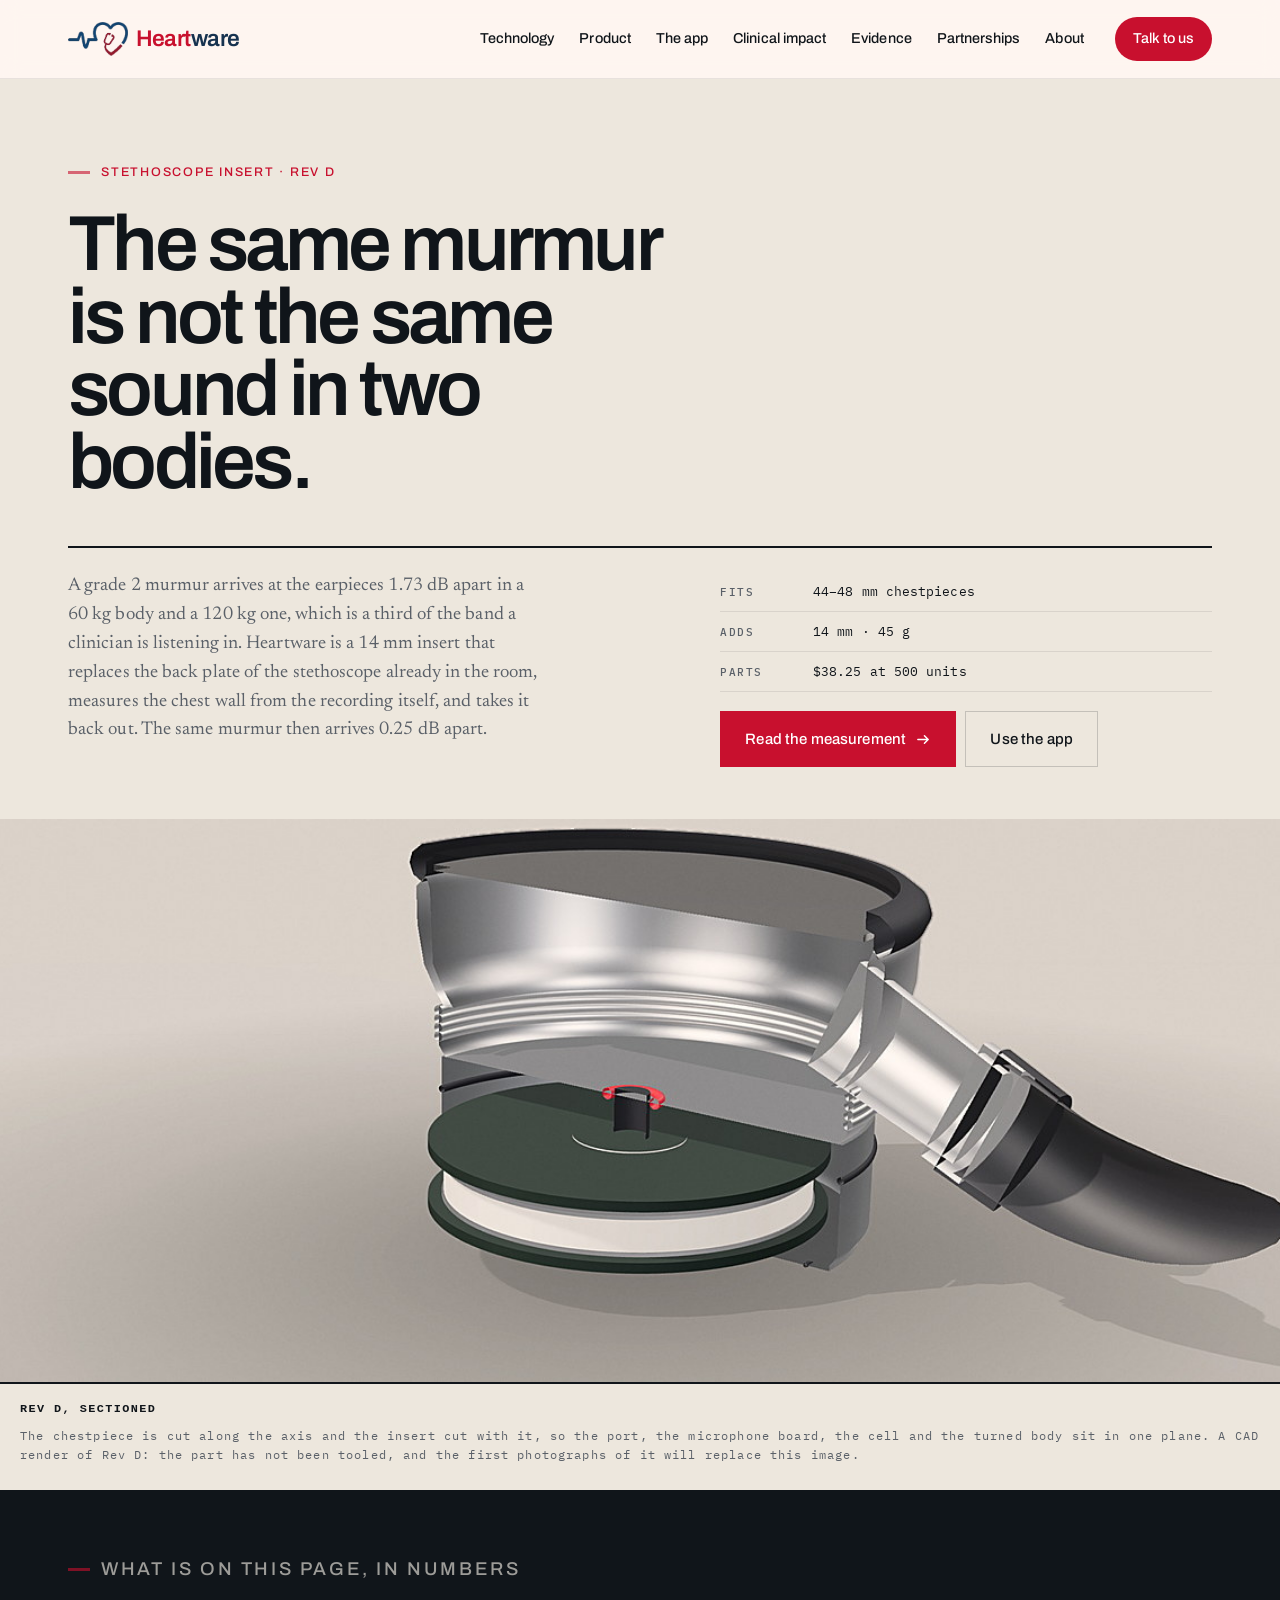
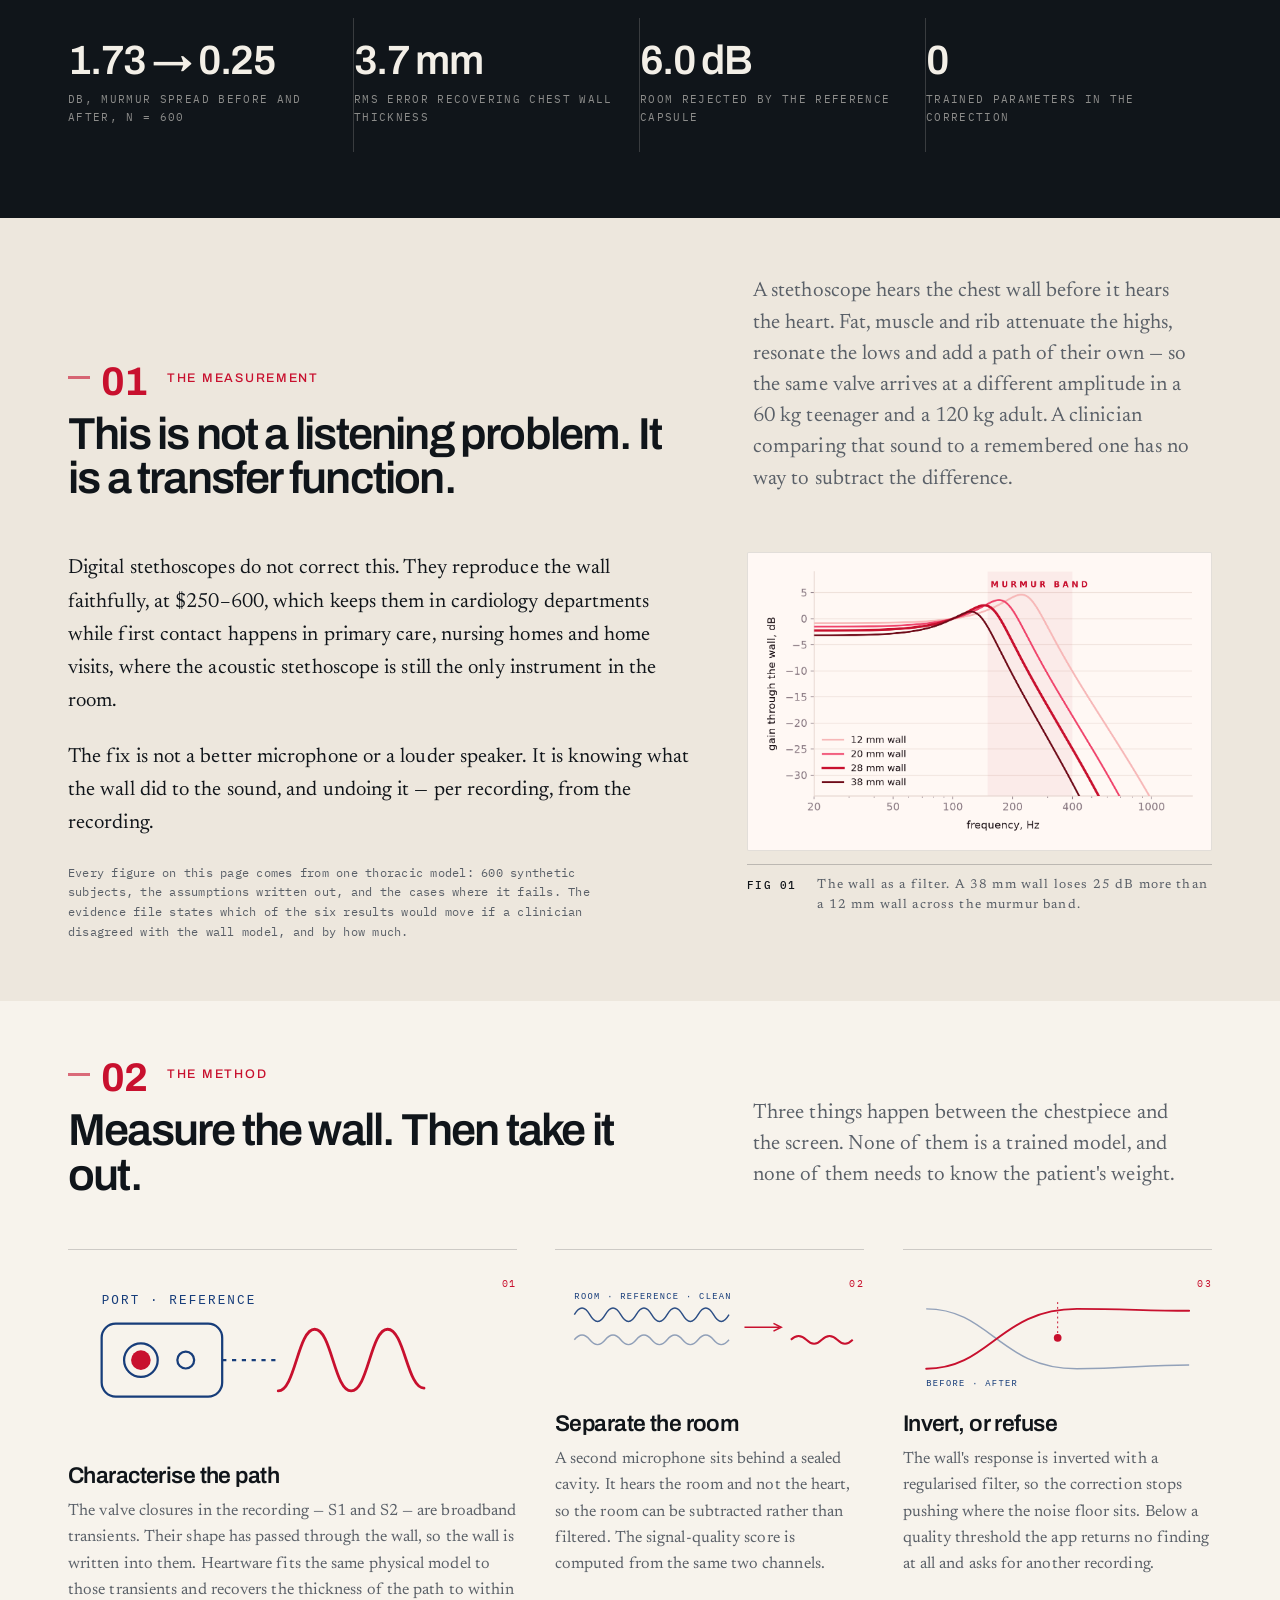
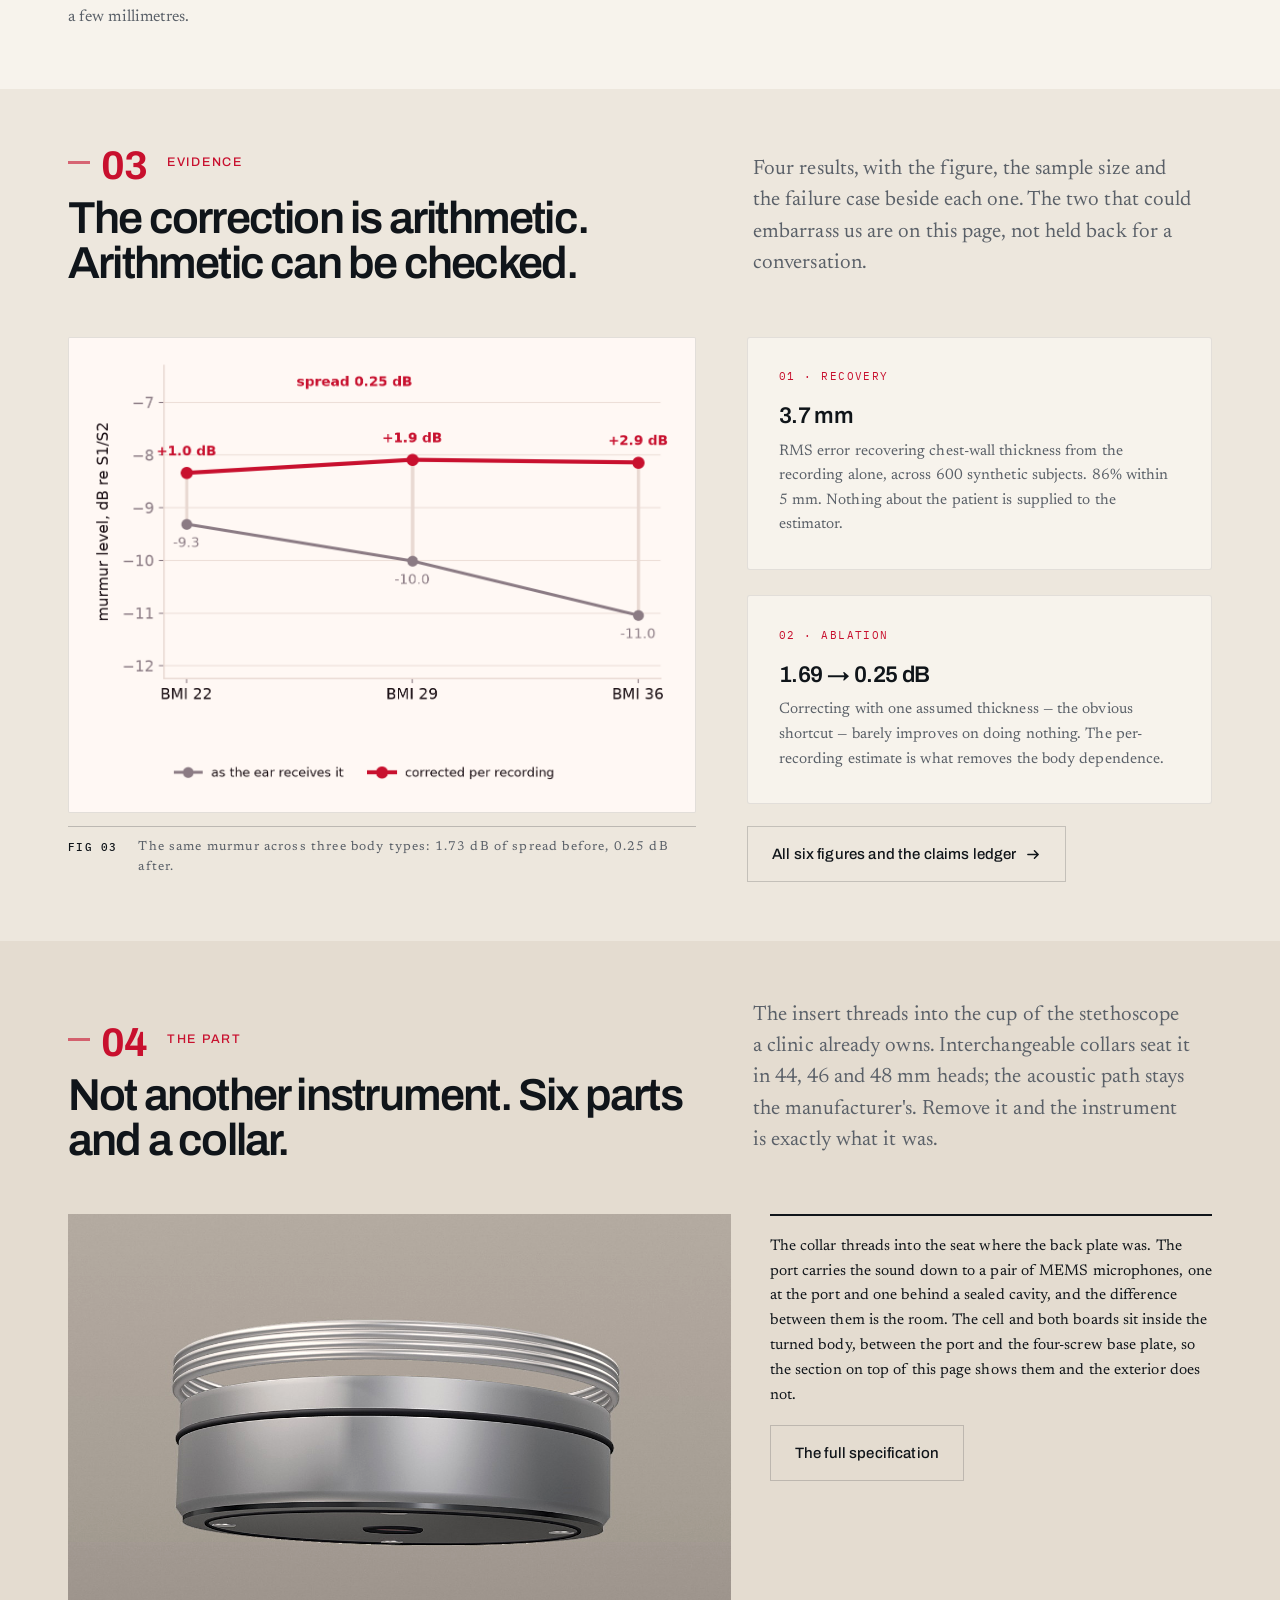
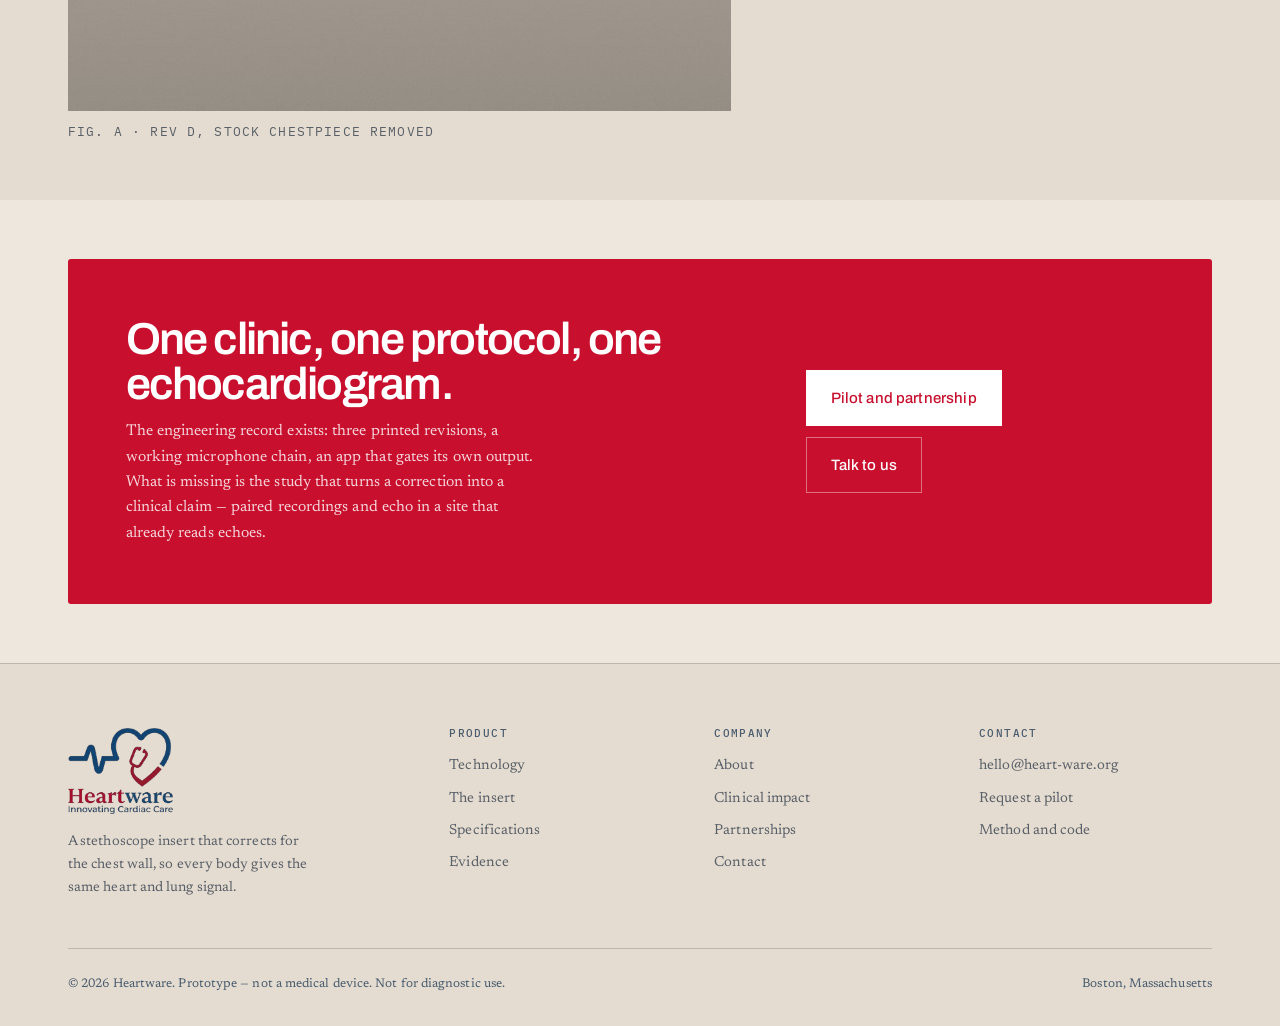
==== commit d2ec8fe8: "Rebuild the insert as a machined part and stop dressing renders as photographs. The sunburst fan on " ====
--- a/index.html
+++ b/index.html
@@ -38,42 +38,50 @@
 </header>
 <main>
 
-<section class="hero hero--plate">
-  <img class="hero__bg" src="assets/img/product-cut.jpg" alt="The stock chestpiece cut open along its axis, showing the insert seated inside it." width="1100" height="825">
-  <div class="wrap hero__inner">
-    <div class="hero__grid">
-      <div>
-        <p class="eyebrow">Stethoscope insert · prototype 4</p>
-        <h1>
-          <span class="line">One murmur.</span>
-          <span class="line">Two patients.</span>
-          <span class="line">Two different</span>
-          <span class="line">sounds.</span>
-        </h1>
-        <p class="hero__sub">
-          The same grade 2 murmur arrives at the earpieces 1.73 dB apart in a 60 kg
-          body and a 120 kg one — a third of the band a clinician is listening in.
-          Heartware is a 14 mm insert that replaces the back plate of the stethoscope
-          already in the room, measures the wall from the sound itself, and takes it
-          back out. Same patient, same murmur, 0.25 dB apart.
-        </p>
-        <div class="hero__actions">
+<section class="hero hero--type">
+  <div class="wrap">
+    <p class="eyebrow">Stethoscope insert · Rev D</p>
+    <h1 class="hero__display">
+      <span class="line">The same murmur</span>
+      <span class="line">is not the same</span>
+      <span class="line">sound in two</span>
+      <span class="line">bodies.</span>
+    </h1>
+    <div class="hero__foot">
+      <p class="hero__sub">
+        A grade 2 murmur arrives at the earpieces 1.73 dB apart in a 60 kg body and a
+        120 kg one, which is a third of the band a clinician is listening in. Heartware
+        is a 14 mm insert that replaces the back plate of the stethoscope already in the
+        room, measures the chest wall from the recording itself, and takes it back out.
+        The same murmur then arrives 0.25 dB apart.
+      </p>
+      <div class="hero__specs">
+        <div><b>Fits</b>44–48 mm chestpieces</div>
+        <div><b>Adds</b>14 mm · 45 g</div>
+        <div><b>Parts</b>$38.25 at 500 units</div>
+        <div class="hero__go">
           <a class="btn btn--solid" href="evidence.html">
             Read the measurement
             <svg viewBox="0 0 16 16" aria-hidden="true"><path d="M2 8h11M9 4l4 4-4 4" fill="none" stroke="currentColor" stroke-width="1.6" stroke-linecap="round" stroke-linejoin="round"/></svg>
           </a>
-          <a class="btn btn--ghost" href="technology.html">How the correction works</a>
+          <a class="btn btn--ghost" href="app.html">Use the app</a>
         </div>
-        <div class="hero__meta">
-          <div><b>Fits</b>44–48 mm chestpieces</div>
-          <div><b>Adds</b>14 mm · 45 g</div>
-          <div><b>Parts</b>$38.25 at 500 units</div>
-        </div>
-      </div>
-      <p class="hero__cap">Rev D · the stock chestpiece cut along its axis, insert in place</p>
-    </div>
-  </div>
-</section>
+      </div>
+    </div>
+  </div>
+</section>
+
+<figure class="plate-band">
+  <img src="assets/img/product-band.jpg" width="1300" height="500" alt="The stock chestpiece and the insert, sectioned along the same plane, showing the port, board and cell inside the turned body.">
+  <figcaption>
+    <span class="wrap">
+      <b>Rev D, sectioned</b>
+      The chestpiece is cut along the axis and the insert cut with it, so the port, the
+      microphone board, the cell and the turned body sit in one plane. A CAD render of Rev D:
+      the part has not been tooled, and the first photographs of it will replace this image.
+    </span>
+  </figcaption>
+</figure>
 
 <section class="band" style="padding-block:clamp(3rem,5vw,4.4rem)">
   <div class="wrap">
@@ -118,8 +126,10 @@
           wall did to the sound, and undoing it — per recording, from the recording.
         </p>
         <p class="smallprint">
-          Every figure on this page is produced by the model in <code>research/</code>, and the
-          model ships with the site: clone the repository, run it, get the same numbers.
+          Every figure on this page comes from one thoracic model: 600 synthetic subjects,
+          the assumptions written out, and the cases where it fails. The evidence file states
+          which of the six results would move if a clinician disagreed with the wall model, and
+          by how much.
         </p>
       </div>
       <figure class="figure reveal">
@@ -217,9 +227,8 @@
         <h2>The correction is arithmetic. Arithmetic can be checked.</h2>
       </div>
       <p class="lede">
-        Four results from the model in this repository, with the figures, the sample size
-        and the failure cases. Every number regenerates from
-        <code>research/thoracic_model.py</code>.
+        Four results, with the figure, the sample size and the failure case beside each one.
+        The two that could embarrass us are on this page, not held back for a conversation.
       </p>
     </div>
 
@@ -267,16 +276,17 @@
     <div class="plates">
       <figure class="plate reveal">
         <div class="shot">
-          <img src="assets/img/product-unit.jpg" alt="The insert on its own: threaded collar, acoustic base, port lip and LED ring." width="1000" height="1000" loading="lazy">
+          <img src="assets/img/product-unit.jpg" alt="The insert on its own: threaded collar, turned body, seam and base plate." width="1200" height="1200" loading="lazy">
         </div>
         <figcaption class="figcap">Fig. A · Rev D, stock chestpiece removed</figcaption>
       </figure>
       <div class="plates__note">
         <p>
-          The collar threads where the back plate was. The port carries the sound 3 mm to a
-          pair of MEMS microphones, one on the port and one behind a sealed cavity, and the
-          difference between them is the room. The cell, the logic board and the lid stack
-          behind it.
+          The collar threads into the seat where the back plate was. The port carries the sound
+          down to a pair of MEMS microphones, one at the port and one behind a sealed cavity,
+          and the difference between them is the room. The cell and both boards sit inside the
+          turned body, between the port and the four-screw base plate, so the section on top of
+          this page shows them and the exterior does not.
         </p>
         <a class="btn btn--ghost" href="product.html">The full specification</a>
       </div>
--- a/assets/css/base.css
+++ b/assets/css/base.css
@@ -1341,3 +1341,73 @@
 .viewer__frame iframe { display: block; width: 100%; height: clamp(360px, 52vh, 560px); border: 0; }
 .viewer__hint { position: absolute; left: 0.9rem; bottom: 0.7rem; margin: 0; font: 0.68rem/1 "Archivo", sans-serif; letter-spacing: 0.12em; text-transform: uppercase; color: rgba(244, 240, 232, 0.5); pointer-events: none; }
 @media (max-width: 900px) { .viewer { grid-template-columns: 1fr; } }
+
+/* =========================================================================
+   Type-first hero. The photograph used to be the background; a photograph of
+   a render, behind type, at full bleed, is the composition every generated
+   landing page has. The claim is set in type now, and the section render sits
+   below it as a plate with a caption that says what it is.
+   ========================================================================= */
+.hero--type { padding-block: clamp(3rem, 6.5vw, 6rem) clamp(1.8rem, 3.4vw, 2.8rem); }
+.hero--type .eyebrow { margin-bottom: clamp(1rem, 2vw, 1.6rem); }
+.hero__display {
+  font-size: clamp(2.5rem, 7.2vw, 6rem);
+  line-height: 0.93;
+  letter-spacing: -0.048em;
+  margin: 0;
+  max-width: 17ch;
+}
+.hero__foot {
+  display: grid;
+  grid-template-columns: minmax(0, 1.1fr) minmax(0, 0.9fr);
+  gap: clamp(1.6rem, 4vw, 4rem);
+  align-items: start;
+  margin-top: clamp(1.8rem, 4vw, 3rem);
+  padding-top: 1.5rem;
+  border-top: var(--rule);
+}
+.hero__sub { margin: 0; max-width: 48ch; font-size: clamp(1.02rem, 0.5vw + 0.94rem, 1.16rem); }
+.hero__specs > div {
+  display: flex;
+  gap: 0.8rem;
+  align-items: baseline;
+  padding: 0.55rem 0;
+  border-bottom: 1px solid var(--line-soft);
+  font-family: var(--mono);
+  font-size: 0.82rem;
+}
+.hero__specs b {
+  min-width: 5rem;
+  font-weight: 500;
+  font-size: 0.66rem;
+  letter-spacing: 0.14em;
+  text-transform: uppercase;
+  color: var(--muted);
+}
+.hero__specs .hero__go { border: 0; display: flex; flex-wrap: wrap; gap: 0.6rem; padding-top: 1.2rem; }
+@media (max-width: 860px) { .hero__foot { grid-template-columns: 1fr; } }
+
+/* the plate band: a picture with a caption, not wallpaper */
+.plate-band { margin: 0; }
+.plate-band img {
+  width: 100%;
+  height: clamp(260px, 44vw, 600px);
+  object-fit: cover;
+  object-position: 52% 44%;
+}
+.plate-band figcaption { border-top: var(--rule); }
+.plate-band figcaption span {
+  display: block;
+  padding: 1rem 0 1.6rem;
+  font-family: var(--mono);
+  font-size: 0.74rem;
+  line-height: 1.62;
+  color: var(--muted);
+}
+.plate-band figcaption b {
+  display: block;
+  margin-bottom: 0.4rem;
+  color: var(--ink);
+  letter-spacing: 0.12em;
+  text-transform: uppercase;
+}
--- a/assets/css/pages.css
+++ b/assets/css/pages.css
@@ -1345,3 +1345,26 @@
 
 .app-takes .app-empty { border: 1px dashed rgba(244, 240, 232, 0.14); padding: 0.8rem 0.9rem; background: transparent; color: rgba(244, 240, 232, 0.45); }
 .app-shell .app-note, .app-shell .app-empty { background: none; }
+
+/* the app section on the product page: a live instrument, described */
+.appdraw {
+  display: grid;
+  grid-template-columns: minmax(0, 1.02fr) minmax(0, 0.98fr);
+  gap: clamp(1.6rem, 4vw, 4rem);
+  border-top: var(--rule);
+  padding-top: 1.8rem;
+}
+.appdraw__text p { margin-top: 0; }
+.appdraw__facts > div { padding: 1.05rem 0; border-bottom: 1px solid var(--line-soft); }
+.appdraw__facts > div:first-child { padding-top: 0; }
+.appdraw__k {
+  display: block;
+  margin-bottom: 0.4rem;
+  font-family: var(--mono);
+  font-size: 0.66rem;
+  letter-spacing: 0.14em;
+  text-transform: uppercase;
+  color: var(--red);
+}
+.appdraw__facts p { margin: 0; font-size: 1rem; }
+@media (max-width: 880px) { .appdraw { grid-template-columns: 1fr; } }
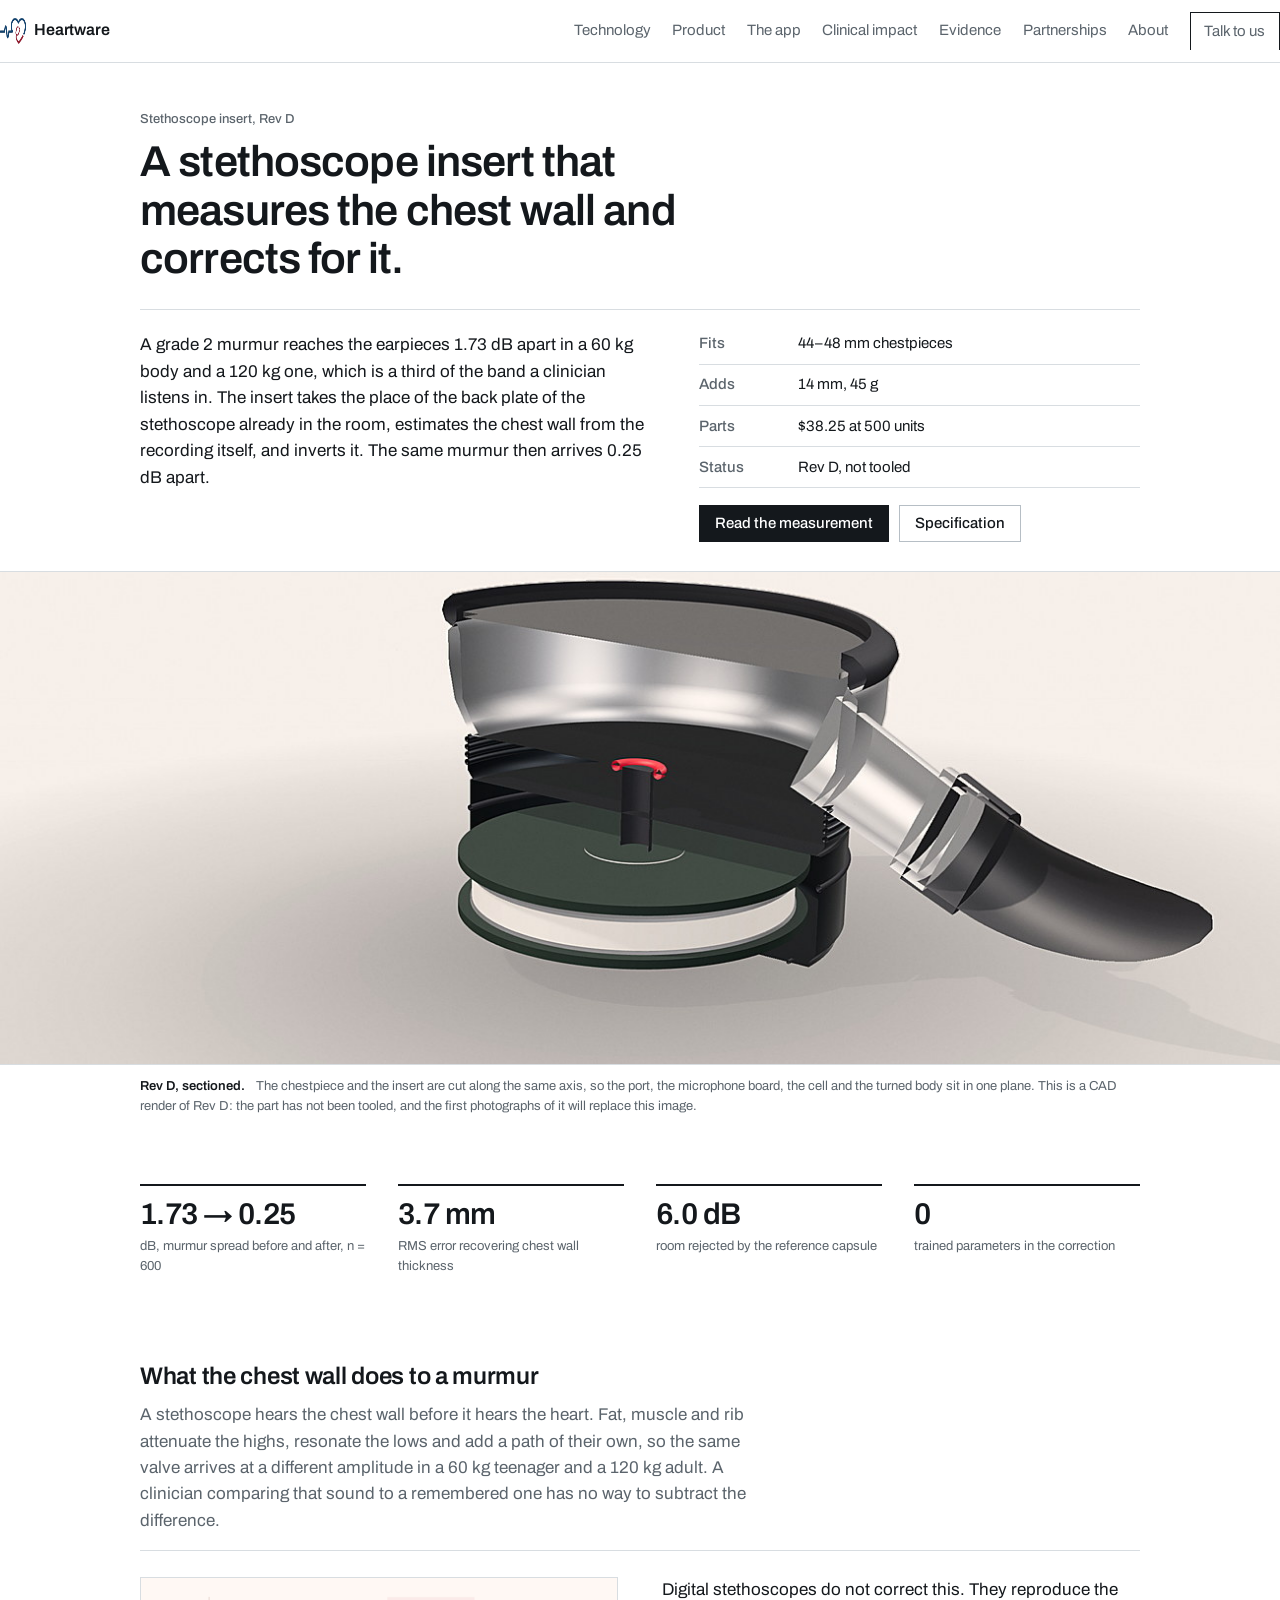
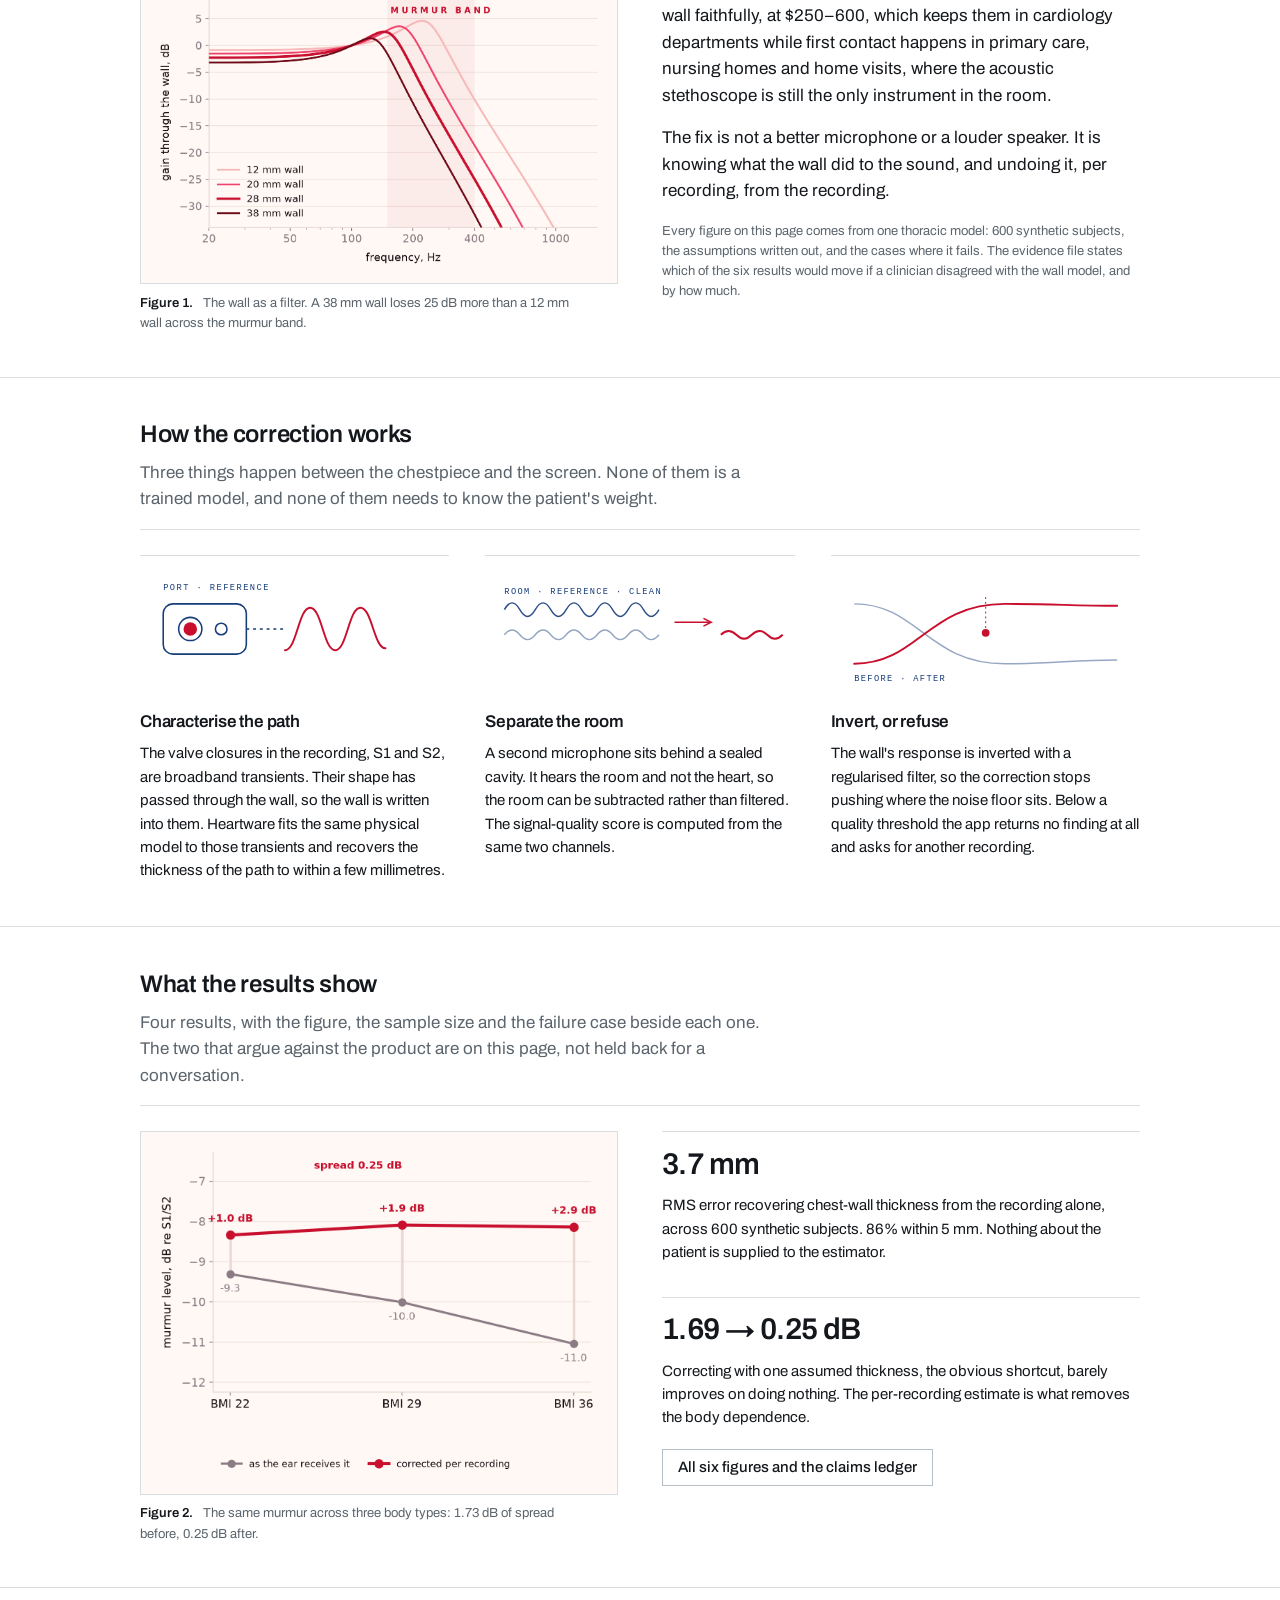
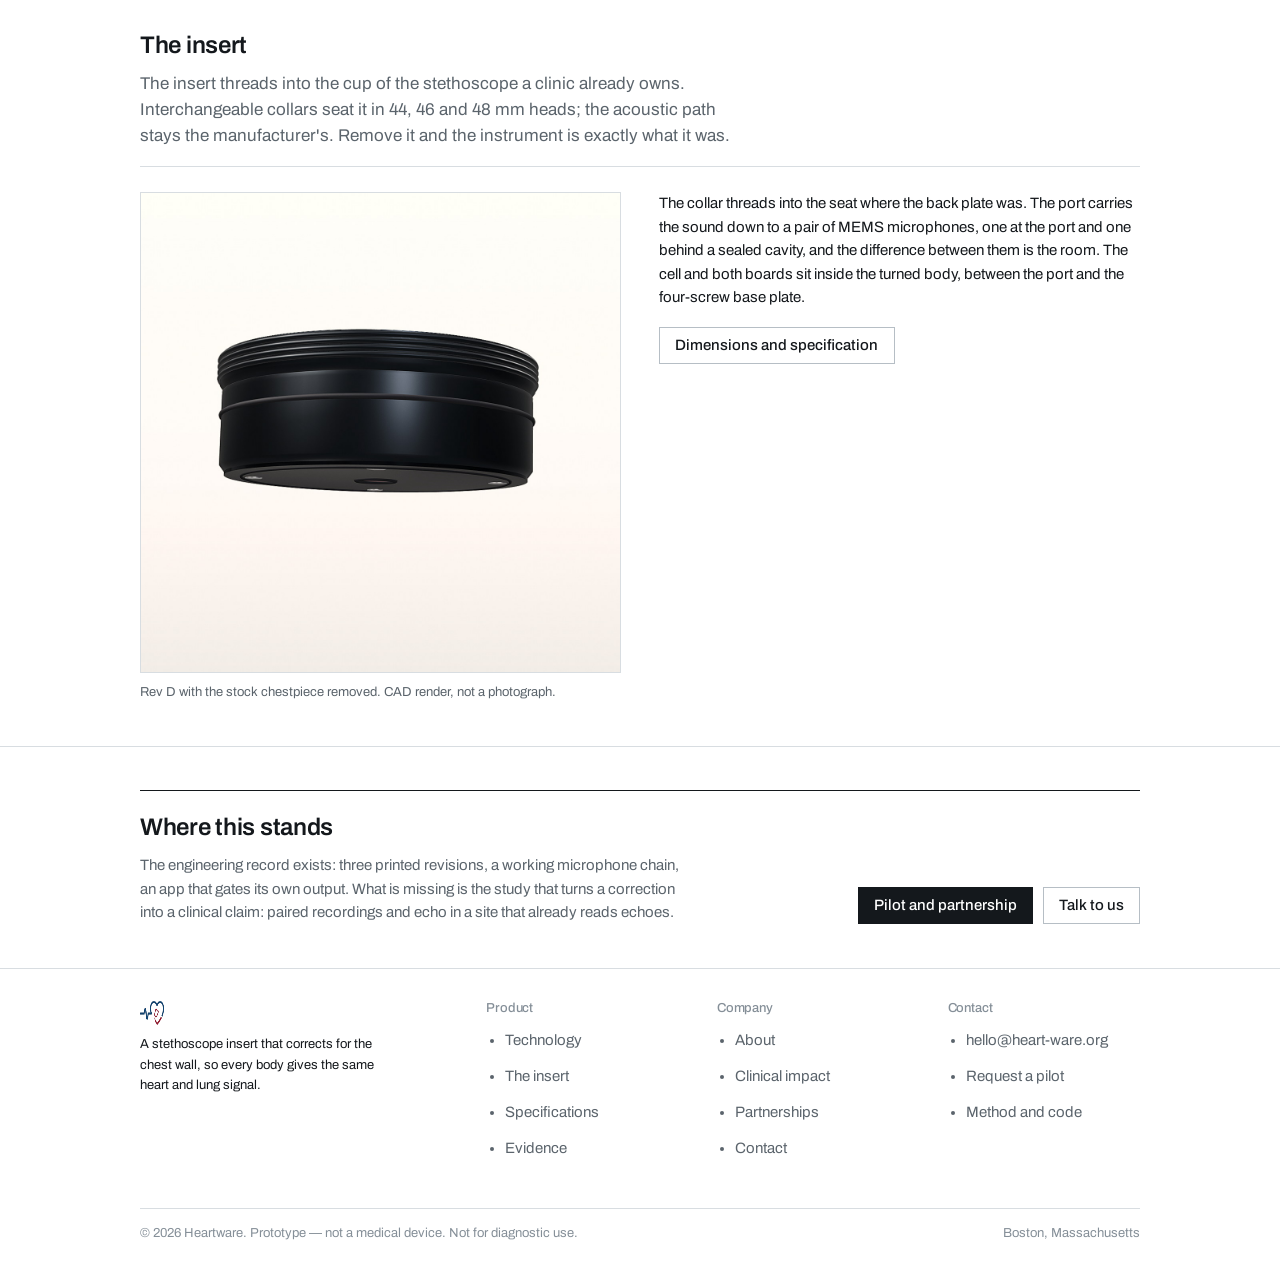
==== commit 8a2b55cf: "Replace the design system instead of repainting it. The cream paper, the Newsreader serif, the lette" ====
--- a/index.html
+++ b/index.html
@@ -11,7 +11,7 @@
 <link rel="icon" href="assets/img/logo-mark.png">
 <link rel="preconnect" href="https://fonts.googleapis.com">
 <link rel="preconnect" href="https://fonts.gstatic.com" crossorigin>
-<link href="https://fonts.googleapis.com/css2?family=Archivo:wght@400;500;600;700&family=Newsreader:opsz,wght@6..72,400;6..72,500;6..72,600&family=IBM+Plex+Mono:wght@400;500&display=swap" rel="stylesheet">
+<link href="https://fonts.googleapis.com/css2?family=Archivo:wght@400;500;600;700&display=swap" rel="stylesheet">
 <link rel="stylesheet" href="assets/css/base.css">
 <link rel="stylesheet" href="assets/css/pages.css">
 <script>document.documentElement.classList.add('js');</script>
@@ -23,7 +23,7 @@
       <img src="assets/img/logo-mark.png" alt="" width="64" height="36">
       <span class="brand__word"><b>Heart</b>ware</span>
     </a>
-    <button class="nav__toggle" aria-expanded="false" aria-label="Menu"><span></span></button>
+    <button class="nav__toggle" aria-expanded="false" aria-label="Menu">Menu</button>
     <nav class="nav__links" aria-label="Primary">
         <a href="technology.html">Technology</a>
         <a href="product.html">Product</a>
@@ -38,33 +38,27 @@
 </header>
 <main>
 
-<section class="hero hero--type">
-  <div class="wrap">
-    <p class="eyebrow">Stethoscope insert · Rev D</p>
+<section class="hero">
+  <div class="wrap">
+    <p class="eyebrow">Stethoscope insert, Rev D</p>
     <h1 class="hero__display">
-      <span class="line">The same murmur</span>
-      <span class="line">is not the same</span>
-      <span class="line">sound in two</span>
-      <span class="line">bodies.</span>
+      A stethoscope insert that measures the chest wall and corrects for it.
     </h1>
     <div class="hero__foot">
       <p class="hero__sub">
-        A grade 2 murmur arrives at the earpieces 1.73 dB apart in a 60 kg body and a
-        120 kg one, which is a third of the band a clinician is listening in. Heartware
-        is a 14 mm insert that replaces the back plate of the stethoscope already in the
-        room, measures the chest wall from the recording itself, and takes it back out.
-        The same murmur then arrives 0.25 dB apart.
+        A grade 2 murmur reaches the earpieces 1.73 dB apart in a 60 kg body and a 120 kg one,
+        which is a third of the band a clinician listens in. The insert takes the place of the
+        back plate of the stethoscope already in the room, estimates the chest wall from the
+        recording itself, and inverts it. The same murmur then arrives 0.25 dB apart.
       </p>
       <div class="hero__specs">
         <div><b>Fits</b>44–48 mm chestpieces</div>
-        <div><b>Adds</b>14 mm · 45 g</div>
+        <div><b>Adds</b>14 mm, 45 g</div>
         <div><b>Parts</b>$38.25 at 500 units</div>
+        <div><b>Status</b>Rev D, not tooled</div>
         <div class="hero__go">
-          <a class="btn btn--solid" href="evidence.html">
-            Read the measurement
-            <svg viewBox="0 0 16 16" aria-hidden="true"><path d="M2 8h11M9 4l4 4-4 4" fill="none" stroke="currentColor" stroke-width="1.6" stroke-linecap="round" stroke-linejoin="round"/></svg>
-          </a>
-          <a class="btn btn--ghost" href="app.html">Use the app</a>
+          <a class="btn btn--solid" href="evidence.html">Read the measurement</a>
+          <a class="btn btn--ghost" href="product.html">Specification</a>
         </div>
       </div>
     </div>
@@ -72,20 +66,19 @@
 </section>
 
 <figure class="plate-band">
-  <img src="assets/img/product-band.jpg" width="1300" height="500" alt="The stock chestpiece and the insert, sectioned along the same plane, showing the port, board and cell inside the turned body.">
+  <img src="assets/img/product-band.jpg" width="1300" height="500" alt="The stock chestpiece and the insert cut along the same axis, showing the port, the microphone board, the cell and the turned body.">
   <figcaption>
     <span class="wrap">
-      <b>Rev D, sectioned</b>
-      The chestpiece is cut along the axis and the insert cut with it, so the port, the
-      microphone board, the cell and the turned body sit in one plane. A CAD render of Rev D:
-      the part has not been tooled, and the first photographs of it will replace this image.
+      <b>Rev D, sectioned.</b> The chestpiece and the insert are cut along the same axis, so
+      the port, the microphone board, the cell and the turned body sit in one plane. This is a
+      CAD render of Rev D: the part has not been tooled, and the first photographs of it will
+      replace this image.
     </span>
   </figcaption>
 </figure>
 
-<section class="band" style="padding-block:clamp(3rem,5vw,4.4rem)">
-  <div class="wrap">
-    <p class="eyebrow" style="margin-bottom:2rem">What is on this page, in numbers</p>
+<section>
+  <div class="wrap">
     <div class="ledgerline">
       <div><span class="n">1.73 → 0.25</span><span class="k">dB, murmur spread before and after, n = 600</span></div>
       <div><span class="n">3.7 mm</span><span class="k">RMS error recovering chest wall thickness</span></div>
@@ -95,66 +88,55 @@
   </div>
 </section>
 
-
-
 <section>
   <div class="wrap">
-    <div class="head reveal">
-      <div>
-        <p class="eyebrow"><b>01</b> The measurement</p>
-        <h2>This is not a listening problem. It is a transfer function.</h2>
-      </div>
+    <div class="head">
+      <h2>What the chest wall does to a murmur</h2>
       <p class="lede">
         A stethoscope hears the chest wall before it hears the heart. Fat, muscle and rib
-        attenuate the highs, resonate the lows and add a path of their own — so the same
-        valve arrives at a different amplitude in a 60 kg teenager and a 120 kg adult.
-        A clinician comparing that sound to a remembered one has no way to subtract the
-        difference.
-      </p>
-    </div>
-
+        attenuate the highs, resonate the lows and add a path of their own, so the same valve
+        arrives at a different amplitude in a 60 kg teenager and a 120 kg adult. A clinician
+        comparing that sound to a remembered one has no way to subtract the difference.
+      </p>
+    </div>
     <div class="split split--top">
+      <figure class="figure">
+        <img src="assets/figures/fig-01-transfer.png" alt="Four transfer curves showing the same heart sound attenuated differently by 12, 20, 28 and 38 mm of chest wall." loading="lazy">
+        <figcaption><b>Figure 1.</b> The wall as a filter. A 38 mm wall loses 25 dB more than a 12 mm wall across the murmur band.</figcaption>
+      </figure>
       <div class="stack">
         <p>
           Digital stethoscopes do not correct this. They reproduce the wall faithfully, at
-          $250–600, which keeps them in cardiology departments while first contact happens
-          in primary care, nursing homes and home visits, where the acoustic stethoscope is
-          still the only instrument in the room.
-        </p>
-        <p>
-          The fix is not a better microphone or a louder speaker. It is knowing what the
-          wall did to the sound, and undoing it — per recording, from the recording.
+          $250–600, which keeps them in cardiology departments while first contact happens in
+          primary care, nursing homes and home visits, where the acoustic stethoscope is still
+          the only instrument in the room.
+        </p>
+        <p>
+          The fix is not a better microphone or a louder speaker. It is knowing what the wall
+          did to the sound, and undoing it, per recording, from the recording.
         </p>
         <p class="smallprint">
-          Every figure on this page comes from one thoracic model: 600 synthetic subjects,
-          the assumptions written out, and the cases where it fails. The evidence file states
-          which of the six results would move if a clinician disagreed with the wall model, and
-          by how much.
-        </p>
-      </div>
-      <figure class="figure reveal">
-        <img src="assets/figures/fig-01-transfer.png" alt="Four transfer curves showing the same heart sound attenuated differently by 12, 20, 28 and 38 mm of chest wall." loading="lazy">
-        <figcaption><b>FIG 01</b> The wall as a filter. A 38 mm wall loses 25 dB more than a 12 mm wall across the murmur band.</figcaption>
-      </figure>
+          Every figure on this page comes from one thoracic model: 600 synthetic subjects, the
+          assumptions written out, and the cases where it fails. The evidence file states which
+          of the six results would move if a clinician disagreed with the wall model, and by how
+          much.
+        </p>
+      </div>
     </div>
   </div>
 </section>
 
 <section class="band-cream">
   <div class="wrap">
-    <div class="head reveal">
-      <div>
-        <p class="eyebrow"><b>02</b> The method</p>
-        <h2>Measure the wall. Then take it out.</h2>
-      </div>
+    <div class="head">
+      <h2>How the correction works</h2>
       <p class="lede">
-        Three things happen between the chestpiece and the screen. None of them is a
-        trained model, and none of them needs to know the patient's weight.
-      </p>
-    </div>
-
+        Three things happen between the chestpiece and the screen. None of them is a trained
+        model, and none of them needs to know the patient's weight.
+      </p>
+    </div>
     <div class="steps">
-      <div class="step reveal">
+      <div class="step">
         <svg viewBox="0 0 320 120" role="img" aria-label="Two microphones looking into the acoustic channel.">
   <g stroke="#173D7A" fill="none" stroke-width="1.6">
     <rect x="24" y="34" width="86" height="52" rx="10"/>
@@ -170,13 +152,13 @@
 </svg>
         <h3>Characterise the path</h3>
         <p>
-          The valve closures in the recording — S1 and S2 — are broadband transients. Their
-          shape has passed through the wall, so the wall is written into them. Heartware
-          fits the same physical model to those transients and recovers the thickness of the
-          path to within a few millimetres.
-        </p>
-      </div>
-      <div class="step reveal">
+          The valve closures in the recording, S1 and S2, are broadband transients. Their shape
+          has passed through the wall, so the wall is written into them. Heartware fits the same
+          physical model to those transients and recovers the thickness of the path to within a
+          few millimetres.
+        </p>
+      </div>
+      <div class="step">
         <svg viewBox="0 0 320 120" role="img" aria-label="The reference microphone measures the room, and the room is subtracted.">
   <g stroke="#173D7A" fill="none" stroke-width="1.5" opacity="0.9">
     <path d="M20 40 q 8 -14 16 0 t 16 0 t 16 0 t 16 0 t 16 0 t 16 0 t 16 0 t 16 0 t 16 0 t 16 0"/>
@@ -190,12 +172,12 @@
 </svg>
         <h3>Separate the room</h3>
         <p>
-          A second microphone sits behind a sealed cavity. It hears the room and not the
-          heart, so the room can be subtracted rather than filtered. The signal-quality
-          score is computed from the same two channels.
-        </p>
-      </div>
-      <div class="step reveal">
+          A second microphone sits behind a sealed cavity. It hears the room and not the heart,
+          so the room can be subtracted rather than filtered. The signal-quality score is
+          computed from the same two channels.
+        </p>
+      </div>
+      <div class="step">
         <svg viewBox="0 0 320 120" role="img" aria-label="The wall's transfer function is inverted, and the spectrum is flattened.">
   <g stroke="#173D7A" fill="none" stroke-width="1.5">
     <path d="M24 34 C 90 34 100 96 180 96 C 230 96 250 92 296 92" opacity="0.45"/>
@@ -221,39 +203,31 @@
 
 <section>
   <div class="wrap">
-    <div class="head reveal">
-      <div>
-        <p class="eyebrow"><b>03</b> Evidence</p>
-        <h2>The correction is arithmetic. Arithmetic can be checked.</h2>
-      </div>
+    <div class="head">
+      <h2>What the results show</h2>
       <p class="lede">
         Four results, with the figure, the sample size and the failure case beside each one.
-        The two that could embarrass us are on this page, not held back for a conversation.
-      </p>
-    </div>
-
+        The two that argue against the product are on this page, not held back for a
+        conversation.
+      </p>
+    </div>
     <div class="split split--top">
-      <figure class="figure reveal">
+      <figure class="figure">
         <img src="assets/figures/fig-03-body.png" alt="Murmur level by body type, before and after correction. Before, it falls with body size; after, it is flat." loading="lazy">
-        <figcaption><b>FIG 03</b> The same murmur across three body types: 1.73 dB of spread before, 0.25 dB after.</figcaption>
+        <figcaption><b>Figure 2.</b> The same murmur across three body types: 1.73 dB of spread before, 0.25 dB after.</figcaption>
       </figure>
       <div class="stack">
         <div class="cards" style="grid-template-columns:1fr">
           <div class="card">
-            <span class="card__num">01 · RECOVERY</span>
             <h3>3.7 mm</h3>
             <p>RMS error recovering chest-wall thickness from the recording alone, across 600 synthetic subjects. 86% within 5 mm. Nothing about the patient is supplied to the estimator.</p>
           </div>
           <div class="card">
-            <span class="card__num">02 · ABLATION</span>
             <h3>1.69 → 0.25 dB</h3>
-            <p>Correcting with <em>one</em> assumed thickness — the obvious shortcut — barely improves on doing nothing. The per-recording estimate is what removes the body dependence.</p>
+            <p>Correcting with one assumed thickness, the obvious shortcut, barely improves on doing nothing. The per-recording estimate is what removes the body dependence.</p>
           </div>
         </div>
-        <a class="btn btn--ghost" href="evidence.html">
-          All six figures and the claims ledger
-          <svg viewBox="0 0 16 16" aria-hidden="true"><path d="M2 8h11M9 4l4 4-4 4" fill="none" stroke="currentColor" stroke-width="1.6" stroke-linecap="round" stroke-linejoin="round"/></svg>
-        </a>
+        <p style="margin-top:1.2rem"><a class="btn btn--ghost" href="evidence.html">All six figures and the claims ledger</a></p>
       </div>
     </div>
   </div>
@@ -261,34 +235,29 @@
 
 <section class="band-warm">
   <div class="wrap">
-    <div class="head reveal">
-      <div>
-        <p class="eyebrow"><b>04</b> The part</p>
-        <h2>Not another instrument. Six parts and a collar.</h2>
-      </div>
+    <div class="head">
+      <h2>The insert</h2>
       <p class="lede">
-        The insert threads into the cup of the stethoscope a clinic already owns. Interchangeable
-        collars seat it in 44, 46 and 48 mm heads; the acoustic path stays the manufacturer's.
-        Remove it and the instrument is exactly what it was.
-      </p>
-    </div>
-
+        The insert threads into the cup of the stethoscope a clinic already owns.
+        Interchangeable collars seat it in 44, 46 and 48 mm heads; the acoustic path stays the
+        manufacturer's. Remove it and the instrument is exactly what it was.
+      </p>
+    </div>
     <div class="plates">
-      <figure class="plate reveal">
+      <figure class="plate">
         <div class="shot">
           <img src="assets/img/product-unit.jpg" alt="The insert on its own: threaded collar, turned body, seam and base plate." width="1200" height="1200" loading="lazy">
         </div>
-        <figcaption class="figcap">Fig. A · Rev D, stock chestpiece removed</figcaption>
+        <figcaption class="figcap">Rev D with the stock chestpiece removed. CAD render, not a photograph.</figcaption>
       </figure>
       <div class="plates__note">
         <p>
           The collar threads into the seat where the back plate was. The port carries the sound
           down to a pair of MEMS microphones, one at the port and one behind a sealed cavity,
           and the difference between them is the room. The cell and both boards sit inside the
-          turned body, between the port and the four-screw base plate, so the section on top of
-          this page shows them and the exterior does not.
-        </p>
-        <a class="btn btn--ghost" href="product.html">The full specification</a>
+          turned body, between the port and the four-screw base plate.
+        </p>
+        <p><a class="btn btn--ghost" href="product.html">Dimensions and specification</a></p>
       </div>
     </div>
   </div>
@@ -296,19 +265,18 @@
 
 <section>
   <div class="wrap">
-    <div class="cta reveal">
+    <div class="cta">
       <div>
-        <h2>One clinic, one protocol, one echocardiogram.</h2>
+        <h2>Where this stands</h2>
         <p>
           The engineering record exists: three printed revisions, a working microphone chain,
-          an app that gates its own output. What is missing is the study that turns a
-          correction into a clinical claim — paired recordings and echo in a site that
-          already reads echoes.
+          an app that gates its own output. What is missing is the study that turns a correction
+          into a clinical claim: paired recordings and echo in a site that already reads echoes.
         </p>
       </div>
       <div class="cta__actions">
-        <a class="btn btn--light" href="partnerships.html">Pilot and partnership</a>
-        <a class="btn btn--ghost btn--on-red" href="contact.html">Talk to us</a>
+        <a class="btn btn--solid" href="partnerships.html">Pilot and partnership</a>
+        <a class="btn btn--ghost" href="contact.html">Talk to us</a>
       </div>
     </div>
   </div>
@@ -318,7 +286,7 @@
   <div class="wrap">
     <div class="footer__grid">
       <div class="footer__brand">
-        <img src="assets/img/logo-full.png" alt="Heartware" width="196" height="160">
+        <img src="assets/img/logo-mark.png" alt="" width="24" height="24">
         <p>A stethoscope insert that corrects for the chest wall, so every body gives the same heart and lung signal.</p>
       </div>
       <div>
--- a/assets/css/base.css
+++ b/assets/css/base.css
@@ -1,1413 +1,478 @@
 /* =========================================================================
-   Heartware — site styles
-   Paper: warm cream. Structure: navy. Accent: crimson.
-   No glass, no neon, no glow. Type does the work.
+   Heartware — base
+
+   One sheet, one voice. This replaces a stack of four generations of overrides
+   that had accumulated on top of each other: two body rules, two type scales,
+   a cream paper colour and a fashionable serif added in a later pass. That pile
+   is what made the site read as generated rather than published: warm cream,
+   mono labels in letterspaced caps, numbered sections, a tracked display
+   headline on every page.
+
+   What is here instead is the layout of a product datasheet: white paper, one
+   grotesque, hairline rules, tabular figures, plain captions, no decorative
+   punctuation. Nothing rounded, nothing boxed as a card, nothing letterspaced.
    ========================================================================= */
 
 :root {
-  --paper: #EDE7DD;
-  --paper-warm: #E4DCD0;
-  --paper-deep: #D8CEC0;
-  --cream: #F7F3EC;
-
-  --ink: #10151A;
-  --navy: #16324F;
-  --navy-deep: #0B1D2E;
-  --navy-soft: #4A5C6E;
-
-  --red: #C8102E;
-  --hot: #E23B55;
-  --red-deep: #8C0A22;
-
-  --muted: #5A6068;
-  --line: rgba(16, 21, 26, 0.18);
-  --line-soft: rgba(16, 21, 26, 0.09);
-
-  --display: "Archivo", "Helvetica Neue", Arial, sans-serif;
-  --serif: "Newsreader", Georgia, serif;
-  --sans: "Archivo", "Helvetica Neue", Arial, sans-serif;
-  --mono: "IBM Plex Mono", ui-monospace, Menlo, monospace;
-
-  --r: 2px;
-  --r-lg: 3px;
-
-  --wrap: 1240px;
-  --gutter: clamp(1.25rem, 4vw, 3rem);
-
-  --ease: cubic-bezier(0.22, 0.61, 0.36, 1);
-}
-
-*,
-*::before,
-*::after {
-  box-sizing: border-box;
-}
+  --paper: #ffffff;
+  --ink: #14181c;
+  --muted: #5b646c;
+  --faint: #858f98;
+  --line: #d8dde1;
+  --line-strong: #b6bec5;
+  --accent: #961a2b;
+  --tint: #f6f7f8;
+
+  --wrap: 1080px;
+  --gutter: clamp(1.15rem, 4vw, 2.5rem);
+
+  --step-0: 0.8125rem;
+  --step-1: 0.9375rem;
+  --step-2: 1.0625rem;
+  --step-3: 1.25rem;
+  --step-4: 1.5rem;
+  --step-5: 1.875rem;
+  --step-6: 2.35rem;
+}
+
+*, *::before, *::after { box-sizing: border-box; }
 
 html {
   -webkit-text-size-adjust: 100%;
   scroll-behavior: smooth;
-  scroll-padding-top: 96px;
+  scroll-padding-top: 78px;
 }
 
 body {
   margin: 0;
-  overflow-x: clip;
   background: var(--paper);
   color: var(--ink);
-  font-family: var(--sans);
-  font-size: clamp(1.02rem, 0.45vw + 0.94rem, 1.14rem);
-  line-height: 1.62;
-  font-weight: 400;
+  font-family: "Archivo", "Helvetica Neue", Arial, sans-serif;
+  font-size: var(--step-2);
+  line-height: 1.56;
+  overflow-x: clip;
   -webkit-font-smoothing: antialiased;
-  text-rendering: optimizeLegibility;
-}
-
-img,
-svg,
-video {
-  display: block;
-  max-width: 100%;
-}
-
-a {
-  color: inherit;
-}
-
-::selection {
-  background: var(--red);
-  color: #fff;
-}
-
-/* ------------------------------------------------------------------ type */
-
-h1,
-h2,
-h3,
-h4 {
-  font-family: var(--display);
-  font-weight: 400;
-  letter-spacing: -0.021em;
-  line-height: 1.02;
+}
+
+img, svg, canvas, iframe { max-width: 100%; }
+img { height: auto; display: block; }
+
+a { color: var(--ink); text-decoration: none; border-bottom: 1px solid var(--line-strong); padding-bottom: 1px; }
+a:hover { border-bottom-color: var(--ink); }
+a.plain { border-bottom: 0; }
+
+:focus-visible { outline: 2px solid var(--ink); outline-offset: 3px; }
+
+/* ---------------------------------------------------------------- type */
+
+h1, h2, h3, h4 {
   margin: 0;
-  font-variation-settings: "SOFT" 0, "WONK" 0;
-}
-
-h1 {
-  font-size: clamp(2.5rem, 4.5vw, 4.35rem);
-  line-height: 1.0;
-}
-
-h2 {
-  font-size: clamp(2rem, 3.5vw, 3.3rem);
-  line-height: 1.06;
-}
-
-h3 {
-  font-size: clamp(1.28rem, 1.7vw, 1.62rem);
+  font-weight: 600;
+  letter-spacing: -0.012em;
   line-height: 1.16;
 }
 
-h4 {
-  font-size: 1.06rem;
-  line-height: 1.3;
-}
-
-p {
-  margin: 0 0 1.05em;
-}
-
-p:last-child {
-  margin-bottom: 0;
-}
-
-em {
-  font-style: italic;
-}
-
-.accent {
-  color: var(--red);
-}
-
-.mono {
-  font-family: var(--mono);
-  font-size: 0.74rem;
-  letter-spacing: 0.09em;
-  text-transform: uppercase;
-  font-weight: 500;
-}
-
-.eyebrow {
-  font-family: var(--mono);
-  font-size: 0.7rem;
-  letter-spacing: 0.16em;
-  text-transform: uppercase;
-  color: var(--red);
-  display: flex;
-  align-items: center;
-  gap: 0.7rem;
-  margin-bottom: 1.2rem;
-  font-weight: 500;
-}
-
-.eyebrow::before {
-  content: "";
-  width: 26px;
-  height: 1px;
-  background: var(--red);
-  opacity: 0.6;
-}
-
-.lede {
-  font-size: clamp(1.1rem, 0.75vw + 0.98rem, 1.34rem);
-  line-height: 1.5;
-  color: var(--muted);
-  max-width: 44ch;
-}
-
-.small {
-  font-size: 0.86rem;
-  line-height: 1.55;
-  color: var(--muted);
-}
-
-.tiny {
-  font-size: 0.76rem;
-  line-height: 1.5;
-  color: var(--muted);
-}
-
-/* --------------------------------------------------------------- layout */
-
-.wrap {
-  width: 100%;
-  max-width: var(--wrap);
-  margin-inline: auto;
-  padding-inline: var(--gutter);
-}
-
-section {
-  padding-block: clamp(4rem, 8vw, 7.5rem);
-}
-
-.band-warm {
-  background: var(--paper-warm);
-}
-
-.band-cream {
-  background: var(--cream);
-}
-
-.band-navy {
-  background: var(--navy-deep);
-  color: #fff;
-}
-
-.band-navy .lede,
-.band-navy .small,
-.band-navy .tiny {
-  color: rgba(255, 255, 255, 0.72);
-}
-
-.band-navy .eyebrow {
-  color: #FFB3BE;
-}
-
-.band-navy .eyebrow::before {
-  background: #FFB3BE;
-}
-
-.rule {
-  border: 0;
-  border-top: 1px solid var(--line);
-  margin: 0;
-}
-
-/* ---------------------------------------------------------------- header */
+h1 { font-size: var(--step-6); line-height: 1.1; letter-spacing: -0.018em; }
+h2 { font-size: var(--step-4); }
+h3 { font-size: var(--step-2); line-height: 1.32; }
+h4 { font-size: var(--step-1); }
+
+em, i, .ital { font-style: normal; }
+b, strong { font-weight: 600; }
+
+p { margin: 0 0 1rem; max-width: 68ch; }
+p:last-child { margin-bottom: 0; }
+
+ul, ol { margin: 0 0 1rem; padding-left: 1.15rem; }
+li { margin-bottom: 0.35rem; max-width: 66ch; }
+
+.small { font-size: var(--step-1); }
+.tiny, .smallprint { font-size: var(--step-0); line-height: 1.55; color: var(--muted); }
+
+.eyebrow { margin: 0 0 0.55rem; font-size: var(--step-0); font-weight: 500; color: var(--muted); }
+.eyebrow b { font-weight: 500; color: var(--faint); margin-right: 0.4rem; }
+
+.lede { font-size: var(--step-2); line-height: 1.55; color: var(--muted); max-width: 62ch; }
+
+.accent { color: var(--accent); }
+
+/* ---------------------------------------------------------------- wrap */
+
+.wrap { width: 100%; max-width: var(--wrap); margin-inline: auto; padding-inline: var(--gutter); }
+
+section { padding-block: clamp(2.25rem, 3.4vw, 3.25rem); }
+
+/* ----------------------------------------------------------------- nav */
 
 .nav {
   position: sticky;
   top: 0;
-  z-index: 60;
-  background: rgba(255, 247, 242, 0.92);
-  backdrop-filter: saturate(140%) blur(10px);
-  border-bottom: 1px solid var(--line-soft);
-}
-
-.nav__inner {
-  display: flex;
-  align-items: center;
-  gap: 2rem;
-  height: 78px;
-  max-width: var(--wrap);
-  margin-inline: auto;
-  padding-inline: var(--gutter);
-}
-
-.brand {
-  display: inline-flex;
-  align-items: center;
-  gap: 0.5rem;
-  text-decoration: none;
-  flex-shrink: 0;
-}
-
-.brand img {
-  height: 34px;
-  width: auto;
-}
-
-.brand__word {
-  font-family: var(--display);
-  font-size: 1.42rem;
-  font-weight: 600;
-  letter-spacing: -0.025em;
-  color: var(--navy);
-  line-height: 1;
-}
-
-.brand__word b {
-  color: var(--red);
-  font-weight: 600;
-}
-
-.nav__links {
-  display: flex;
-  align-items: center;
-  gap: 1.55rem;
-  margin-left: auto;
-}
-
-.nav__links a {
-  text-decoration: none;
-  font-size: 0.9rem;
-  font-weight: 500;
-  color: var(--ink);
-  padding: 0.35rem 0;
-  border-bottom: 1px solid transparent;
-  transition: border-color 0.25s var(--ease), color 0.25s var(--ease);
-  white-space: nowrap;
-}
-
-.nav__links a:hover {
-  color: var(--red);
-}
-
-.nav__links a[aria-current="page"] {
-  border-bottom-color: var(--red);
-}
-
-.nav__cta {
-  margin-left: 0.4rem;
-  background: var(--red);
-  color: #fff !important;
-  padding: 0.62rem 1.1rem !important;
-  border-radius: 999px;
-  border-bottom: none !important;
-  transition: background 0.25s var(--ease), transform 0.25s var(--ease);
-}
-
-.nav__cta:hover {
-  background: var(--red-deep);
-  transform: translateY(-1px);
-}
+  z-index: 40;
+  background: rgba(255, 255, 255, 0.96);
+  border-bottom: 1px solid var(--line);
+}
+
+.nav__inner { display: flex; align-items: center; gap: 1.5rem; height: 62px; }
+
+.brand { display: flex; align-items: center; gap: 0.5rem; border-bottom: 0; margin-right: auto; }
+.brand img { width: 26px; height: 26px; }
+
+.brand__word { font-size: 1rem; font-weight: 600; letter-spacing: -0.01em; }
+
+.nav__links { display: flex; align-items: center; gap: 1.35rem; font-size: var(--step-1); }
+.nav__links a { color: var(--muted); border-bottom: 0; }
+.nav__links a:hover, .nav__links a[aria-current="page"] { color: var(--ink); }
+
+.nav__cta { border: 1px solid var(--ink); padding: 0.42rem 0.85rem; font-size: var(--step-1); color: var(--ink); }
+.nav__cta:hover { background: var(--ink); color: #fff; }
 
 .nav__toggle {
   display: none;
-  margin-left: auto;
-  width: 44px;
-  height: 44px;
-  border: 1px solid var(--line);
-  border-radius: 10px;
-  background: transparent;
+  border: 1px solid var(--line-strong);
+  background: none;
+  font: inherit;
+  font-size: var(--step-1);
+  padding: 0.3rem 0.6rem;
   cursor: pointer;
-  padding: 0;
-  align-items: center;
-  justify-content: center;
-}
-
-.nav__toggle span {
-  display: block;
-  width: 18px;
-  height: 1.5px;
-  background: var(--ink);
-  position: relative;
-}
-
-.nav__toggle span::before,
-.nav__toggle span::after {
-  content: "";
-  position: absolute;
-  left: 0;
-  width: 18px;
-  height: 1.5px;
-  background: var(--ink);
-  transition: transform 0.3s var(--ease);
-}
-
-.nav__toggle span::before {
-  top: -6px;
-}
-
-.nav__toggle span::after {
-  top: 6px;
-}
-
-.nav[data-open="true"] .nav__toggle span {
-  background: transparent;
-}
-
-.nav[data-open="true"] .nav__toggle span::before {
-  transform: translateY(6px) rotate(45deg);
-}
-
-.nav[data-open="true"] .nav__toggle span::after {
-  transform: translateY(-6px) rotate(-45deg);
-}
-
-/* ------------------------------------------------------------------ hero */
-
-.hero {
-  padding-block: clamp(2.5rem, 5vw, 4.5rem) clamp(3rem, 6vw, 5rem);
-  position: relative;
-  overflow: clip;
-}
-
-.hero__grid {
-  display: grid;
-  grid-template-columns: minmax(0, 1.02fr) minmax(0, 0.98fr);
-  gap: clamp(2rem, 5vw, 4.5rem);
-  align-items: center;
-}
-
-.hero h1 {
-  margin-bottom: 1.4rem;
-}
-
-.hero h1 .line {
-  display: block;
-}
-
-.hero h1 em {
-  color: var(--red);
-  font-style: italic;
-}
-
-.hero__sub {
-  font-size: clamp(1.08rem, 0.6vw + 1rem, 1.26rem);
+}
+
+@media (max-width: 900px) {
+  .nav__toggle { display: block; }
+  .nav__links {
+    display: none;
+    position: absolute;
+    left: 0; right: 0; top: 62px;
+    flex-direction: column;
+    align-items: flex-start;
+    gap: 0;
+    background: var(--paper);
+    border-bottom: 1px solid var(--line);
+    padding: 0.5rem var(--gutter) 1rem;
+  }
+  .nav__links a { padding: 0.55rem 0; }
+  .nav--open .nav__links { display: flex; }
+  .nav__cta { padding: 0.55rem 0; border: 0; }
+}
+
+/* ----------------------------------------------------------------- hero */
+
+.hero { padding-block: clamp(2rem, 3.6vw, 3rem) 0; }
+
+.hero__display {
+  font-size: clamp(1.85rem, 3.5vw, 2.7rem);
+  line-height: 1.12;
+  letter-spacing: -0.02em;
+  max-width: 26ch;
+}
+
+.hero__display .line { display: block; }
+
+.hero__foot {
+  display: grid;
+  grid-template-columns: minmax(0, 1.15fr) minmax(0, 1fr);
+  gap: clamp(1.5rem, 4vw, 3.5rem);
+  align-items: start;
+  margin-top: 1.6rem;
+  padding-top: 1.4rem;
+  border-top: 1px solid var(--line);
+}
+
+.hero__sub { font-size: var(--step-2); max-width: 58ch; }
+
+.hero__specs { display: grid; gap: 0.55rem; font-size: var(--step-1); }
+
+.hero__specs > div:not(.hero__go) {
+  display: grid;
+  grid-template-columns: 5.2rem 1fr;
+  gap: 1rem;
+  padding-bottom: 0.5rem;
+  border-bottom: 1px solid var(--line);
+}
+
+.hero__specs b { font-weight: 500; color: var(--muted); }
+
+.hero__go { display: flex; gap: 0.6rem; flex-wrap: wrap; padding-top: 0.5rem; border-bottom: 0; grid-template-columns: none; }
+.hero__go .btn { white-space: nowrap; }
+
+@media (max-width: 860px) { .hero__foot { grid-template-columns: 1fr; } }
+
+.plate-band { margin: 1.8rem 0 0; }
+.plate-band img { width: 100%; border-top: 1px solid var(--line); border-bottom: 1px solid var(--line); }
+
+.plate-band figcaption {
+  padding-block: 0.7rem 1.5rem;
+  font-size: var(--step-0);
   line-height: 1.55;
   color: var(--muted);
-  max-width: 46ch;
-  margin-bottom: 2rem;
-}
-
-.hero__actions {
-  display: flex;
-  flex-wrap: wrap;
-  gap: 0.8rem;
-  align-items: center;
-}
-
-.hero__meta {
-  display: flex;
-  flex-wrap: wrap;
-  gap: 1.4rem;
-  margin-top: 2.6rem;
-  padding-top: 1.3rem;
-  border-top: 1px solid var(--line);
-}
-
-.hero__meta div {
-  font-size: 0.8rem;
-  color: var(--muted);
-  line-height: 1.35;
-}
-
-.hero__meta b {
-  display: block;
-  font-family: var(--mono);
-  font-size: 0.68rem;
-  letter-spacing: 0.12em;
-  text-transform: uppercase;
-  color: var(--red);
-  margin-bottom: 0.2rem;
-  font-weight: 500;
-}
-
-/* ----------------------------------------------------------------- buttons */
+}
+
+.plate-band figcaption b { color: var(--ink); font-weight: 600; margin-right: 0.5rem; }
+.plate-band figcaption span { display: block; max-width: var(--wrap); }
+
+/* -------------------------------------------------------------- buttons */
 
 .btn {
   display: inline-flex;
   align-items: center;
-  gap: 0.6rem;
-  font-family: var(--sans);
-  font-size: 0.94rem;
+  gap: 0.45rem;
+  border: 1px solid var(--ink);
+  border-radius: 0;
+  background: none;
+  color: var(--ink);
+  font: inherit;
+  font-size: var(--step-1);
+  font-weight: 500;
+  line-height: 1;
+  padding: 0.62rem 0.95rem;
+  cursor: pointer;
+  transition: background 120ms linear, color 120ms linear;
+}
+
+.btn svg { display: none; }
+.btn:hover { background: var(--ink); color: #fff; border-bottom-color: var(--ink); }
+
+.btn--solid { background: var(--ink); color: #fff; }
+.btn--solid:hover { background: #000; }
+
+.btn--ghost, .btn--light { border-color: var(--line-strong); color: var(--ink); }
+.btn--ghost:hover, .btn--light:hover { border-color: var(--ink); }
+
+.btn--on-red { color: var(--accent); border-color: var(--accent); }
+.btn--on-red:hover { background: var(--accent); color: #fff; }
+
+.btn--sm { padding: 0.4rem 0.7rem; font-size: var(--step-0); }
+/* =========================================================================
+   Heartware — sections
+
+   Components marked up by tools/pages.py. Same rules as base.css: hairlines,
+   no boxes, no colour bands, no letterspacing, figures captioned in plain
+   prose. The numbering that used to sit in every section label is gone from
+   the markup as well; a reader does not need to be told this is step three.
+   ========================================================================= */
+
+.band-cream, .band-warm, .band-black, .band-navy, .band {
+  background: var(--paper);
+  border-top: 1px solid var(--line);
+  border-bottom: 1px solid var(--line);
+}
+
+/* -------------------------------------------------------- section heads */
+
+.page-head { padding-block: clamp(2rem, 3.2vw, 2.75rem) 0.5rem; }
+.page-head h1 { font-size: clamp(1.7rem, 3vw, 2.3rem); max-width: 26ch; }
+.page-head .lede { margin-top: 1rem; }
+
+.head { margin-bottom: 1.6rem; padding-bottom: 1rem; border-bottom: 1px solid var(--line); }
+.head h2 { max-width: 34ch; }
+.head .lede { margin-top: 0.7rem; }
+
+/* --------------------------------------------------------------- layout */
+
+.split {
+  display: grid;
+  grid-template-columns: minmax(0, 1fr) minmax(0, 1fr);
+  gap: clamp(1.25rem, 3.5vw, 2.75rem);
+  align-items: start;
+}
+
+.split > * { min-width: 0; }
+.stack > * + * { margin-top: 1rem; }
+
+@media (max-width: 860px) { .split { grid-template-columns: 1fr; } }
+
+/* -------------------------------------------------------------- figures */
+
+.figure { margin: 0; }
+.figure img { width: 100%; border: 1px solid var(--line); background: var(--tint); }
+
+.figure figcaption, .figcap {
+  margin-top: 0.55rem;
+  font-size: var(--step-0);
+  line-height: 1.55;
+  color: var(--muted);
+  max-width: 62ch;
+}
+
+.figure figcaption b, .figcap b { color: var(--ink); font-weight: 600; margin-right: 0.45rem; }
+
+.plates {
+  display: grid;
+  grid-template-columns: minmax(0, 1fr) minmax(0, 1fr);
+  gap: clamp(1.25rem, 3vw, 2.5rem);
+  align-items: start;
+}
+
+.plates--three { grid-template-columns: repeat(3, minmax(0, 1fr)); gap: clamp(1rem, 2vw, 1.75rem); }
+.plates--three .shot { aspect-ratio: 4 / 3; overflow: hidden; }
+.plates--three .shot img { width: 100%; height: 100%; object-fit: cover; }
+
+.plate { margin: 0; }
+
+.shot { background: var(--tint); border: 1px solid var(--line); }
+.shot img { width: 100%; }
+
+.plates__note { font-size: var(--step-1); }
+.plates__note p { margin-bottom: 1.1rem; }
+
+@media (max-width: 860px) { .plates, .plates--three { grid-template-columns: 1fr; } }
+
+/* ---------------------------------------------------------------- steps */
+
+.steps { display: grid; grid-template-columns: repeat(3, minmax(0, 1fr)); gap: clamp(1.25rem, 3vw, 2.25rem); }
+
+.step { border-top: 1px solid var(--line); padding-top: 0.9rem; }
+.step h3 { margin-bottom: 0.55rem; }
+.step p { font-size: var(--step-1); }
+.step svg, .step .diagram { margin-bottom: 1rem; }
+
+.diagram { width: 100%; height: auto; display: block; }
+
+@media (max-width: 860px) { .steps { grid-template-columns: 1fr; } }
+
+/* ---------------------------------------------------------------- cards */
+
+.cards { display: grid; grid-template-columns: repeat(2, minmax(0, 1fr)); gap: clamp(1.25rem, 3vw, 2rem); }
+
+.card { border-top: 1px solid var(--line); padding-top: 0.8rem; }
+.card__num { display: block; font-size: var(--step-0); color: var(--muted); margin-bottom: 0.4rem; }
+
+.card h3 {
+  font-size: var(--step-5);
   font-weight: 600;
-  text-decoration: none;
-  padding: 0.92rem 1.5rem;
-  border-radius: 999px;
-  border: 1px solid transparent;
-  cursor: pointer;
-  transition: transform 0.25s var(--ease), background 0.25s var(--ease),
-    color 0.25s var(--ease), border-color 0.25s var(--ease);
-}
-
-.btn svg {
-  width: 15px;
-  height: 15px;
-  transition: transform 0.3s var(--ease);
-}
-
-.btn:hover svg {
-  transform: translateX(4px);
-}
-
-.btn--solid {
-  background: var(--red);
-  color: #fff;
-}
-
-.btn--solid:hover {
-  background: var(--red-deep);
-  transform: translateY(-2px);
-}
-
-.btn--ghost {
-  background: transparent;
-  border-color: var(--line);
-  color: var(--ink);
-}
-
-.btn--ghost:hover {
-  border-color: var(--ink);
-  transform: translateY(-2px);
-}
-
-.btn--light {
-  background: #fff;
-  color: var(--red);
-}
-
-.btn--light:hover {
-  transform: translateY(-2px);
-}
-
-/* ------------------------------------------------------------------ stats */
-
-.stats {
-  display: grid;
-  grid-template-columns: repeat(4, 1fr);
-  gap: 1px;
-  background: var(--line);
-  border-block: 1px solid var(--line);
-}
-
-.stat {
-  background: var(--paper);
-  padding: 1.9rem clamp(1rem, 2vw, 1.8rem);
-}
-
-.stat__num {
-  font-family: var(--display);
-  font-size: clamp(2.1rem, 3.2vw, 3rem);
-  line-height: 1;
-  color: var(--ink);
-  display: flex;
-  align-items: baseline;
-  gap: 0.1em;
-}
-
-.stat__num sup {
-  font-size: 0.42em;
-  color: var(--red);
-  font-family: var(--mono);
-  letter-spacing: 0.02em;
-}
-
-.stat__label {
-  margin-top: 0.85rem;
-  font-size: 0.86rem;
-  line-height: 1.45;
-  color: var(--muted);
-}
-
-.stat__src {
-  margin-top: 0.55rem;
-  font-family: var(--mono);
-  font-size: 0.62rem;
-  letter-spacing: 0.08em;
-  text-transform: uppercase;
-  color: var(--navy-soft);
-}
-
-/* ------------------------------------------------------------- section head */
-
-.head {
-  display: grid;
-  grid-template-columns: minmax(0, 1.15fr) minmax(0, 0.85fr);
-  gap: clamp(1.5rem, 5vw, 4rem);
+  font-variant-numeric: tabular-nums;
+  letter-spacing: -0.02em;
+  margin-bottom: 0.6rem;
+}
+
+.card p { font-size: var(--step-1); }
+
+@media (max-width: 700px) { .cards { grid-template-columns: 1fr; } }
+
+/* ------------------------------------------------------------ number row */
+
+.ledgerline { display: grid; grid-template-columns: repeat(4, minmax(0, 1fr)); gap: clamp(1rem, 3vw, 2rem); }
+
+.ledgerline > div { border-top: 2px solid var(--ink); padding-top: 0.7rem; }
+
+.ledgerline .n {
+  display: block;
+  font-size: var(--step-5);
+  font-weight: 600;
+  font-variant-numeric: tabular-nums;
+  letter-spacing: -0.02em;
+  line-height: 1.15;
+}
+
+.ledgerline .k { display: block; margin-top: 0.35rem; font-size: var(--step-0); line-height: 1.5; color: var(--muted); }
+
+@media (max-width: 780px) { .ledgerline { grid-template-columns: repeat(2, minmax(0, 1fr)); } }
+
+/* --------------------------------------------------------------- tables */
+
+.table, table { width: 100%; border-collapse: collapse; font-size: var(--step-1); font-variant-numeric: tabular-nums; }
+
+.table th, .table td, table th, table td {
+  text-align: left;
+  vertical-align: top;
+  padding: 0.62rem 0.75rem 0.62rem 0;
+  border-bottom: 1px solid var(--line);
+}
+
+.table th, table th { font-weight: 500; color: var(--muted); white-space: nowrap; }
+.table tr:last-child td, table tr:last-child td { border-bottom: 0; }
+
+.spec-list { display: grid; gap: 0; padding: 0; margin: 0; list-style: none; }
+
+.spec-list > div, .spec-list > li {
+  display: grid;
+  grid-template-columns: 12rem minmax(0, 1fr);
+  gap: 1rem;
+  padding: 0.6rem 0;
+  border-bottom: 1px solid var(--line);
+  font-size: var(--step-1);
+  margin: 0;
+  list-style: none;
+}
+
+.spec-list b, .spec-list dt { color: var(--muted); font-weight: 500; }
+
+.spec2 { display: grid; grid-template-columns: repeat(2, minmax(0, 1fr)); gap: 0 clamp(1.5rem, 4vw, 3rem); }
+
+.spec2__k { display: block; font-size: var(--step-0); color: var(--muted); padding-top: 0.7rem; }
+.spec2__v { display: block; font-size: var(--step-5); font-weight: 600; font-variant-numeric: tabular-nums; letter-spacing: -0.02em; margin: 0.15rem 0 0.6rem; }
+.spec2 > div { border-top: 1px solid var(--ink); }
+.spec2 p { font-size: var(--step-1); color: var(--ink); }
+
+/* ------------------------------------------------------------- note box */
+
+.note-box { border-left: 2px solid var(--ink); padding: 0.15rem 0 0.15rem 0.9rem; font-size: var(--step-1); max-width: 62ch; }
+.note-box b { display: block; margin-bottom: 0.3rem; }
+
+/* ------------------------------------------------------------------ cta */
+
+.cta {
+  display: grid;
+  grid-template-columns: minmax(0, 1.3fr) minmax(0, 1fr);
+  gap: clamp(1.25rem, 3vw, 2.5rem);
   align-items: end;
-  margin-bottom: clamp(2.4rem, 4vw, 3.6rem);
-}
-
-.head .lede {
-  max-width: 40ch;
-  padding-bottom: 0.4rem;
-}
-
-.head--center {
-  grid-template-columns: 1fr;
-  text-align: center;
-  justify-items: center;
-}
-
-.head--center .lede {
-  margin-inline: auto;
-}
-
-.head--center .eyebrow {
-  justify-content: center;
-}
-
-/* ------------------------------------------------------------------ cards */
-
-.cards {
-  display: grid;
-  grid-template-columns: repeat(3, 1fr);
-  gap: clamp(1rem, 2vw, 1.6rem);
-}
-
-.card {
-  background: var(--cream);
-  border: 1px solid var(--line-soft);
-  border-radius: var(--r-lg);
-  padding: clamp(1.4rem, 2.4vw, 2rem);
-  transition: transform 0.4s var(--ease), box-shadow 0.4s var(--ease),
-    border-color 0.4s var(--ease);
-}
-
-.card:hover {
-  transform: translateY(-4px);
-  border-color: var(--line);
-  box-shadow: 0 26px 50px -40px rgba(15, 26, 44, 0.5);
-}
-
-.card__num {
-  font-family: var(--mono);
-  font-size: 0.66rem;
-  letter-spacing: 0.14em;
-  color: var(--red);
-  margin-bottom: 1.1rem;
-  display: block;
-}
-
-.card h3 {
-  margin-bottom: 0.7rem;
-}
-
-.card p {
-  font-size: 0.95rem;
-  color: var(--muted);
-}
-
-/* ------------------------------------------------------------------ figures */
-
-.figure {
-  margin: 0;
-}
-
-.figure img {
-  width: 100%;
-  border-radius: var(--r);
-  border: 1px solid var(--line-soft);
-  background: var(--cream);
-}
-
-.figure figcaption {
-  margin-top: 0.9rem;
-  font-size: 0.82rem;
-  line-height: 1.5;
-  color: var(--muted);
-  display: flex;
-  gap: 0.8rem;
-}
-
-.figure figcaption b {
-  font-family: var(--mono);
-  font-size: 0.66rem;
-  letter-spacing: 0.1em;
-  color: var(--red);
-  font-weight: 500;
-  flex-shrink: 0;
-  padding-top: 0.12em;
-}
-
-/* ------------------------------------------------------------------- tables */
-
-.table {
-  width: 100%;
-  border-collapse: collapse;
-  font-size: 0.92rem;
-}
-
-.table th {
-  text-align: left;
-  font-family: var(--mono);
-  font-size: 0.64rem;
-  letter-spacing: 0.11em;
-  text-transform: uppercase;
-  color: var(--navy-soft);
-  font-weight: 500;
-  padding: 0 1rem 0.7rem 0;
-  border-bottom: 1px solid var(--line);
-}
-
-.table td {
-  padding: 0.85rem 1rem 0.85rem 0;
-  border-bottom: 1px solid var(--line-soft);
-  vertical-align: top;
-}
-
-.table tr:last-child td {
-  border-bottom: 0;
-}
-
-.table td:last-child,
-.table th:last-child {
-  padding-right: 0;
-  text-align: right;
-}
-
-/* ------------------------------------------------------------------- footer */
-
-.footer {
-  background: var(--paper-warm);
-  color: var(--ink);
-  padding-block: clamp(3rem, 5vw, 4.5rem) 2rem;
+  border-top: 1px solid var(--ink);
+  padding-top: 1.4rem;
+}
+
+.cta h2 { max-width: 30ch; }
+.cta p { margin-top: 0.8rem; font-size: var(--step-1); color: var(--muted); }
+.cta__actions { display: flex; gap: 0.6rem; flex-wrap: wrap; justify-content: flex-end; }
+
+@media (max-width: 780px) {
+  .cta { grid-template-columns: 1fr; }
+  .cta__actions { justify-content: flex-start; }
+}
+
+/* ---------------------------------------------------------- index links */
+
+.index-nav {
+  display: grid;
+  grid-template-columns: repeat(4, minmax(0, 1fr));
+  gap: 1rem;
   border-top: 1px solid var(--line);
-}
-
-.footer a {
-  color: var(--muted);
-  text-decoration: none;
-  transition: color 0.2s;
-}
-
-.footer a:hover {
-  color: var(--red);
-}
-
-.footer__grid {
-  display: grid;
-  grid-template-columns: 1.5fr 1fr 1fr 1fr;
-  gap: 2rem;
-  padding-bottom: 3rem;
-  border-bottom: 1px solid var(--line);
-}
-
-.footer__brand img {
-  height: 86px;
-  width: auto;
-  margin-bottom: 1.1rem;
-}
-
-.footer__brand p {
-  font-size: 0.88rem;
-  color: var(--muted);
-  max-width: 30ch;
-}
-
-.footer h4 {
-  font-family: var(--mono);
-  font-size: 0.66rem;
-  letter-spacing: 0.13em;
-  text-transform: uppercase;
-  color: var(--navy-soft);
-  margin-bottom: 1rem;
-  font-weight: 500;
-}
-
-.footer ul {
-  list-style: none;
-  margin: 0;
-  padding: 0;
-  display: grid;
-  gap: 0.55rem;
-  font-size: 0.9rem;
-}
+  border-bottom: 1px solid var(--line);
+  padding-block: 0.9rem;
+}
+
+.index-nav a { display: block; border-bottom: 0; font-size: var(--step-1); line-height: 1.4; }
+.index-nav a span { display: block; color: var(--faint); font-size: var(--step-0); margin-bottom: 0.2rem; }
+.index-nav a b { font-weight: 500; }
+.index-nav a:hover b { color: var(--accent); }
+
+@media (max-width: 780px) { .index-nav { grid-template-columns: 1fr 1fr; } }
+
+/* --------------------------------------------------------------- footer */
+
+.footer { border-top: 1px solid var(--line); padding-block: 2rem 1.5rem; font-size: var(--step-1); color: var(--muted); }
+
+.footer__grid { display: grid; grid-template-columns: minmax(0, 1.6fr) repeat(3, minmax(0, 1fr)); gap: clamp(1.25rem, 3vw, 2.5rem); }
+
+.footer__brand { color: var(--ink); }
+.footer__brand p { margin-top: 0.6rem; font-size: var(--step-0); max-width: 34ch; }
+.footer__brand img { width: 24px; height: 24px; margin-bottom: 0.5rem; }
+
+.footer h4 { font-size: var(--step-0); font-weight: 500; color: var(--faint); margin-bottom: 0.6rem; }
+
+.footer a { color: var(--muted); border-bottom: 0; display: block; padding: 0.22rem 0; }
+.footer a:hover { color: var(--ink); }
 
 .footer__base {
   display: flex;
   justify-content: space-between;
   gap: 1rem;
   flex-wrap: wrap;
-  padding-top: 1.6rem;
-  font-size: 0.78rem;
-  color: var(--navy-soft);
-}
-
-/* --------------------------------------------------------------- utility */
-
-.split {
-  display: grid;
-  grid-template-columns: minmax(0, 1fr) minmax(0, 1fr);
-  gap: clamp(2rem, 5vw, 4.5rem);
-  align-items: center;
-}
-
-.split--top {
-  align-items: start;
-}
-
-.stack-sm > * + * {
-  margin-top: 0.8rem;
-}
-
-.stack > * + * {
-  margin-top: 1.4rem;
-}
-
-.stack-lg > * + * {
-  margin-top: 2.4rem;
-}
-
-.tag {
-  display: inline-flex;
-  align-items: center;
-  gap: 0.45rem;
-  font-family: var(--mono);
-  font-size: 0.62rem;
-  letter-spacing: 0.1em;
-  text-transform: uppercase;
-  padding: 0.4rem 0.7rem;
-  border-radius: 999px;
-  border: 1px solid var(--line);
-  color: var(--muted);
-  background: var(--cream);
-}
-
-.tag--red {
-  color: var(--red);
-  border-color: rgba(200, 16, 46, 0.28);
-  background: rgba(200, 16, 46, 0.05);
-}
-
-.tag--navy {
-  color: var(--navy);
-  border-color: rgba(23, 61, 122, 0.26);
-  background: rgba(23, 61, 122, 0.05);
-}
-
-.js .reveal {
-  opacity: 0;
-  transform: translateY(18px);
-  transition: opacity 0.8s var(--ease), transform 0.8s var(--ease);
-}
-
-.js .reveal.is-in {
-  opacity: 1;
-  transform: none;
-}
-
-@media (prefers-reduced-motion: reduce) {
-  html {
-    scroll-behavior: auto;
-  }
-  .js .reveal {
-    opacity: 1;
-    transform: none;
-    transition: none;
-  }
-  * {
-    animation-duration: 0.01ms !important;
-    transition-duration: 0.01ms !important;
-  }
-}
-
-/* =========================================================================
-   R2 — editorial pass.
-   The first build was soft and beige: rounded cards on cream, italic accents,
-   everything the same weight. This layer strips the softness. Archivo for
-   structure, Newsreader for prose, hairlines instead of boxes, photography
-   instead of illustrations, and a black band so the page has a bottom.
-   ========================================================================= */
-
-body {
-  font-family: var(--serif);
-  font-size: clamp(1.06rem, 0.42vw + 0.99rem, 1.18rem);
-  line-height: 1.58;
-  letter-spacing: 0.002em;
-}
-
-h1, h2, h3, h4, .brand__word, .stat__num, .btn, .eyebrow, nav a {
-  font-family: var(--display);
-}
-
-h1, h2, h3, h4 {
-  font-weight: 600;
-  letter-spacing: -0.032em;
-  line-height: 1.02;
-}
-
-em, i, .ital {
-  font-style: normal;
-}
-
-h1 em, h2 em, h3 em, .accent {
-  color: var(--red);
-  font-weight: 600;
-}
-
-p { max-width: 62ch; }
-
-.btn, .chip, .tag, .pill { border-radius: 0; }
-.btn { letter-spacing: 0.01em; font-weight: 500; }
-
-img, video { image-rendering: auto; }
-
-/* a photograph, not a card */
-.shot {
-  position: relative;
-  width: 100%;
-  background: var(--paper-warm);
-  overflow: hidden;
-}
-
-.shot img,
-.shot video {
-  width: 100%;
-  height: 100%;
-  object-fit: cover;
-  display: block;
-}
-
-.shot--bleed { margin-inline: calc(-1 * var(--gutter)); }
-
-.figcap {
-  margin: 0.7rem 0 0;
-  font-family: var(--mono);
-  font-size: 0.64rem;
-  letter-spacing: 0.16em;
-  text-transform: uppercase;
-  color: var(--muted);
-}
-
-/* the black band: full-width, squared, no gradient */
-.band {
-  background: var(--ink);
-  color: #F3EFE7;
-  padding-block: clamp(3.5rem, 7vw, 7rem);
-}
-
-.band--navy { background: var(--navy-deep); }
-.band--red { background: var(--red); color: #fff; }
-
-.band .eyebrow { color: rgba(243, 239, 231, 0.62); }
-.band .eyebrow::before { background: var(--red); }
-.band h2, .band h3 { color: #F7F3EC; }
-.band p { color: rgba(243, 239, 231, 0.78); }
-.band a { color: #F7F3EC; }
-
-/* ragged, asymmetric two-up: no equal cards */
-.split {
-  display: grid;
-  gap: clamp(1.6rem, 4vw, 4.5rem);
-  grid-template-columns: 1.35fr 1fr;
-  align-items: start;
-}
-
-.split--reverse { grid-template-columns: 1fr 1.35fr; }
-.split--reverse > :first-child { order: 2; }
-
-@media (max-width: 900px) {
-  .split, .split--reverse { grid-template-columns: 1fr; }
-  .split--reverse > :first-child { order: 0; }
-}
-
-/* plates: photographs on paper, caption underneath, hairline between */
-.plates {
-  display: grid;
-  grid-template-columns: 1.5fr 1fr;
-  gap: clamp(1.2rem, 3vw, 2.4rem);
-  align-items: start;
-}
-
-.plates--three {
-  grid-template-columns: repeat(3, 1fr);
-}
-
-.plate { margin: 0; }
-
-.plate .shot {
-  background: #E7DFD3;
-  aspect-ratio: 4 / 3;
-}
-
-.plates--three .plate:first-child .shot { aspect-ratio: 4 / 3; }
-
-.plates__note {
+  margin-top: 1.75rem;
+  padding-top: 0.9rem;
   border-top: 1px solid var(--line);
-  padding-top: 1.1rem;
-}
-
-.plates__note p { margin-top: 0; font-size: 0.96rem; }
-
-.shot--hero {
-  aspect-ratio: 5 / 6;
-  background: #E7DFD3;
-}
-
-.shot--hero img { object-position: 50% 46%; }
-
-@media (max-width: 900px) {
-  .plates, .plates--three { grid-template-columns: 1fr; }
-}
-
-/* a full-bleed product loop, black band, no chrome over it */
-.reel {
-  background: var(--ink);
-  padding-block: clamp(2.4rem, 5vw, 4.5rem);
-}
-
-.reel video {
-  width: 100%;
-  max-width: 1040px;
-  max-height: 68vh;
-  margin-inline: auto;
-  display: block;
-  background: #000;
-}
-
-.reel figcaption {
-  max-width: 1100px;
-  margin: 1rem auto 0;
-  font-family: var(--mono);
-  font-size: 0.64rem;
-  letter-spacing: 0.16em;
-  text-transform: uppercase;
-  color: rgba(243, 239, 231, 0.5);
-}
-
-/* R2 hero: the headline has to fit its column, and the photograph has to sit
-   on the paper rather than in a grey box */
-.hero__grid {
-  grid-template-columns: 1.12fr 0.88fr;
-  gap: clamp(2rem, 5vw, 4.5rem);
-  align-items: center;
-}
-
-.hero h1 {
-  font-size: clamp(2.1rem, 3.35vw, 3.35rem);
-  line-height: 1.03;
-  letter-spacing: -0.035em;
-  margin-bottom: 1.4rem;
-}
-
-.hero__sub {
-  font-family: var(--serif);
-  font-size: 1.02rem;
-  max-width: 44ch;
-}
-
-.shot--hero img {
-  filter: contrast(1.07) saturate(1.06);
-}
-
-.shot--hero {
-  aspect-ratio: 1 / 1.12;
-  background: #E3DACD;
-}
-
-@media (max-width: 900px) {
-  .hero__grid { grid-template-columns: 1fr; }
-  .hero h1 { font-size: clamp(2rem, 8.4vw, 2.9rem); }
-}
-
-/* sections were 7.5rem apart at desktop, which read as empty page rather than
-   as room. 4.5rem holds the rhythm without the gaps. */
-section { padding-block: clamp(3rem, 4.6vw, 4.6rem); }
-
-/* =========================================================================
-   R3 — size, matter, and fewer tells.
-
-   R2 fixed the palette but kept the furniture: 14 px captions, hairlines
-   everywhere, evenly split columns, and a headline sized to fit a box rather
-   than to carry the page. R3 is the pass where the page gets loud where it
-   should be loud, quiet where it should be quiet, and large everywhere text
-   is meant to be read.
-   ========================================================================= */
-
-:root {
-  --rule: 2px solid var(--ink);
-  --rule-soft: 1px solid rgba(16, 21, 26, 0.22);
-  --measure: 60ch;
-}
-
-body {
-  font-size: clamp(1.14rem, 0.30vw + 1.06rem, 1.28rem);
-  line-height: 1.62;
-  letter-spacing: 0.004em;
-}
-
-p { max-width: var(--measure); }
-
-/* nothing structural is a hairline any more */
-.ledger, .ledger__row, .app-row, .plates__note, .note-box, .figure, .table tr {
-  border-color: rgba(16, 21, 26, 0.22);
-}
-
-.ledger { border-top: var(--rule); }
-.ledger__row { border-bottom: 1px solid rgba(16, 21, 26, 0.16); }
-.plates__note { border-top: var(--rule); padding-top: 1.2rem; }
-
-/* captions were 0.64 rem, which is 10 px at the default size. */
-.figcap,
-.reel figcaption,
-.figcaption,
-figcaption {
-  font-size: 0.8rem;
-  letter-spacing: 0.09em;
-  line-height: 1.5;
-}
-
-.eyebrow {
-  font-size: 0.78rem;
-  letter-spacing: 0.14em;
-}
-
-/* the section index: a numeral hung in the margin, not a pill or a dash */
-.eyebrow b {
-  font-family: var(--display);
-  font-weight: 700;
-  font-size: 2.5rem;
-  line-height: 0.72;
-  letter-spacing: -0.04em;
-  color: var(--red);
-  display: inline-block;
-  margin-right: 0.6rem;
-  transform: translateY(0.22rem);
-}
-
-.eyebrow::before { width: 22px; height: 3px; }
-
-/* headlines carry the page */
-.hero h1 {
-  font-size: clamp(2.9rem, 6.1vw, 5.5rem);
-  line-height: 0.93;
-  letter-spacing: -0.048em;
-  font-weight: 600;
-  margin-bottom: 1.6rem;
-}
-
-.hero h1 .line { display: block; }
-
-.hero__sub {
-  font-size: 1.24rem;
-  line-height: 1.55;
-  max-width: 46ch;
-}
-
-h2 {
-  font-size: clamp(2rem, 3.5vw, 3.15rem);
-  line-height: 1.0;
-  letter-spacing: -0.04em;
-}
-
-h3 {
-  font-size: 1.42rem;
-  letter-spacing: -0.025em;
-  line-height: 1.12;
-}
-
-.lede {
-  font-size: 1.3rem;
-  line-height: 1.5;
-  max-width: 42ch;
-}
-
-/* figures get room, and lose the box */
-.figure { border: 0; background: none; padding: 0; }
-.figure figcaption {
-  font-size: 0.8rem;
-  margin-top: 0.8rem;
-  padding-top: 0.7rem;
-  border-top: var(--rule-soft);
-  color: var(--muted);
-}
-.figure figcaption b {
-  color: var(--ink);
-  letter-spacing: 0.12em;
-  margin-right: 0.5rem;
-}
-
-/* the numbers band */
-.stat__num {
-  font-size: clamp(2.7rem, 4.6vw, 4.4rem);
-  letter-spacing: -0.05em;
-  line-height: 0.9;
-}
-.stat__label { font-size: 1.02rem; line-height: 1.45; }
-.stat__src { font-size: 0.78rem; letter-spacing: 0.1em; }
-
-/* a photograph never sits in a grey box with a border */
-.shot { background: #0E0C0B; }
-.shot img { filter: contrast(1.04) saturate(1.02); }
-
-/* the plate: dark image, annotation in the margin, caption like a lab print */
-.plate--dark .shot { background: #0E0C0B; }
-
-/* the black band is a statement, so set it like one */
-.band h2 { font-size: clamp(2.1rem, 4.2vw, 3.9rem); letter-spacing: -0.045em; }
-.band p { font-size: 1.16rem; }
-
-/* steps: no equal thirds. The first one is twice the width of the other two. */
-.steps {
-  grid-template-columns: 1.45fr 1fr 1fr !important;
-  gap: clamp(1.4rem, 3vw, 3rem) !important;
-}
-.steps .step h3 { margin-top: 1rem; }
-.steps .step p { font-size: 1.02rem; }
-
-@media (max-width: 900px) {
-  .steps { grid-template-columns: 1fr !important; }
-  .hero h1 { font-size: clamp(2.4rem, 10.4vw, 3.6rem); }
-}
-
-/* a running footer rule of small print, so the caveat is not a boxed apology */
-.smallprint {
-  font-family: var(--mono);
-  font-size: 0.78rem;
-  letter-spacing: 0.02em;
-  line-height: 1.6;
-  color: var(--muted);
-  max-width: 78ch;
-}
-
-/* the index strip that replaces the turntable: real numbers, set enormous */
-.ledgerline {
-  display: grid;
-  grid-template-columns: repeat(4, 1fr);
-  gap: 0;
-  border-top: var(--rule);
-  border-bottom: var(--rule);
-}
-.ledgerline > div {
-  padding: 1.5rem 1.1rem 1.6rem 0;
-  border-right: 1px solid rgba(243, 239, 231, 0.18);
-}
-.ledgerline > div:last-child { border-right: 0; }
-.ledgerline .n {
-  font-family: var(--display);
-  font-size: clamp(1.9rem, 3.2vw, 3.1rem);
-  font-weight: 600;
-  letter-spacing: -0.04em;
-  line-height: 0.95;
-  display: block;
-}
-.ledgerline .k {
-  font-family: var(--mono);
-  font-size: 0.7rem;
-  letter-spacing: 0.12em;
-  text-transform: uppercase;
-  color: rgba(243, 239, 231, 0.55);
-  display: block;
-  margin-top: 0.55rem;
-}
-@media (max-width: 760px) {
-  .ledgerline { grid-template-columns: 1fr 1fr; }
-  .ledgerline > div:nth-child(2) { border-right: 0; }
-}
-
-/* on the red band both buttons are white and sit on one line */
-.band--red .btn--light { background: #F7F3EC; color: var(--ink); }
-.band--red .btn--on-red {
-  border: 1px solid rgba(255, 255, 255, 0.55);
-  color: #fff;
-  background: transparent;
-}
-.band--red .btn--on-red:hover { background: rgba(255, 255, 255, 0.12); }
-.cta__actions { display: flex; flex-direction: column; align-items: flex-start; gap: 0.2rem; }
-
-.compare__bar { border-radius: 0; background: rgba(16, 21, 26, 0.08); height: 22px; }
-.compare__bar span { border-radius: 0; background: var(--ink); opacity: 0.55; }
-.compare__row--us .compare__bar span { opacity: 1; }
-
-.band--red .cta__actions { flex-direction: row; align-items: center; gap: 0.9rem; }
-@media (max-width: 760px) { .band--red .cta__actions { flex-direction: column; align-items: flex-start; } }
-
-/* the cost bars are data, not an animation: they read at first paint */
-.compare__bar span { transform: none !important; }
-
-/* on a phone the claim comes before the object */
-@media (max-width: 900px) {
-  .hero__grid { display: flex; flex-direction: column; }
-  .hero__figure { order: 2; margin-top: 2rem; }
-  .hero__grid > div:first-child { order: 1; }
-  .shot--hero { aspect-ratio: 4 / 3; }
-}
-
-/* the hero plate and its caption sit at the top of the column, not stretched */
-.hero__grid { align-items: start; }
-.hero__figure { align-self: start; }
-.hero__meta { font-size: 0.86rem; }
-.hero__meta b { font-size: 0.72rem; letter-spacing: 0.12em; }
-
-/* ---------- the page opens on the object -------------------------------- */
-/* The old hero was a column of type beside a thumbnail, which is the layout of
-   every generated landing page. This is the product, full bleed, with the claim
-   set into the dark side of the plate. */
-.hero--plate {
-  position: relative;
-  padding: 0;
-  min-height: min(86vh, 860px);
-  display: flex;
-  align-items: flex-end;
-  overflow: hidden;
-  background: #0C0907;
-  color: #F4F0E8;
-}
-.hero--plate .hero__bg {
-  position: absolute;
-  inset: 0;
-  width: 100%;
-  height: 100%;
-  object-fit: cover;
-  object-position: 72% 46%;
-  z-index: 0;
-}
-.hero--plate::after {
-  content: "";
-  position: absolute;
-  inset: 0;
-  z-index: 1;
-  background:
-    linear-gradient(100deg, rgba(8, 7, 6, 0.96) 0%, rgba(8, 7, 6, 0.88) 38%, rgba(8, 7, 6, 0.42) 62%, rgba(8, 7, 6, 0.1) 82%),
-    linear-gradient(0deg, rgba(8, 7, 6, 0.85) 0%, rgba(8, 7, 6, 0) 42%);
-}
-.hero--plate .hero__inner { position: relative; z-index: 2; width: 100%; padding-block: clamp(5rem, 12vh, 9rem) clamp(2.4rem, 6vh, 4rem); }
-.hero--plate .hero__grid { display: grid; grid-template-columns: minmax(0, 1.32fr) minmax(0, 0.68fr); gap: clamp(2rem, 5vw, 5rem); align-items: end; }
-.hero--plate .eyebrow { color: rgba(244, 240, 232, 0.72); }
-.hero--plate .eyebrow b { color: #E0301E; }
-.hero--plate h1 {
-  color: #F7F3EB;
-  font-size: clamp(3rem, 6.4vw, 6rem);
-  line-height: 0.9;
-  letter-spacing: -0.05em;
-  margin: 1rem 0 1.5rem;
-}
-.hero--plate .hero__sub { color: rgba(244, 240, 232, 0.82); max-width: 46ch; font-size: clamp(1.02rem, 1.15vw, 1.16rem); }
-.hero--plate .hero__meta { color: rgba(244, 240, 232, 0.72); border-top: 1px solid rgba(244, 240, 232, 0.22); padding-top: 1rem; }
-.hero--plate .hero__meta b { color: #F7F3EB; }
-.hero--plate .btn--ghost { border-color: rgba(244, 240, 232, 0.45); color: #F7F3EB; }
-.hero--plate .btn--ghost:hover { background: rgba(244, 240, 232, 0.12); }
-.hero--plate .hero__figure { align-self: end; }
-.hero--plate .shot--hero { aspect-ratio: 1 / 1; border: 1px solid rgba(244, 240, 232, 0.18); }
-.hero--plate .figcap { color: rgba(244, 240, 232, 0.62); }
-@media (max-width: 900px) {
-  .hero--plate { min-height: 0; align-items: flex-start; }
-  .hero--plate .hero__bg { object-position: 60% 30%; }
-  .hero--plate::after { background: linear-gradient(180deg, rgba(8,7,6,0.55) 0%, rgba(8,7,6,0.86) 42%, rgba(8,7,6,0.97) 70%); }
-  .hero--plate .hero__grid { grid-template-columns: 1fr; }
-  .hero--plate .hero__figure { display: none; }
-}
-
-.hero--plate .hero__grid { grid-template-columns: minmax(0, 1fr); }
-.hero--plate .hero__cap {
-  position: absolute;
-  right: clamp(1.2rem, 3vw, 3rem);
-  bottom: 1.2rem;
-  max-width: 30ch;
-  text-align: right;
-  font: 0.74rem/1.4 "Archivo", sans-serif;
-  letter-spacing: 0.06em;
-  color: rgba(244, 240, 232, 0.55);
-}
-.hero--plate::after {
-  background:
-    linear-gradient(100deg, rgba(8, 7, 6, 0.97) 0%, rgba(8, 7, 6, 0.93) 44%, rgba(8, 7, 6, 0.55) 68%, rgba(8, 7, 6, 0.14) 88%),
-    linear-gradient(0deg, rgba(8, 7, 6, 0.9) 0%, rgba(8, 7, 6, 0) 46%);
-}
-@media (max-width: 900px) { .hero--plate .hero__cap { position: static; text-align: left; margin-top: 1.4rem; max-width: none; } }
-
-/* ---------- the turnable model ------------------------------------------- */
-.band-black { background: #0B0A09; color: #F4F0E8; }
-.band-black h2 { color: #F7F3EB; }
-.band-black .eyebrow { color: rgba(244, 240, 232, 0.6); }
-.band-black .eyebrow b { color: #E0301E; }
-.viewer { display: grid; grid-template-columns: minmax(0, 0.72fr) minmax(0, 1.28fr); gap: clamp(1.6rem, 4vw, 3.4rem); align-items: center; }
-.viewer__text p { color: rgba(244, 240, 232, 0.74); max-width: 42ch; }
-.viewer__text .spec-list li { border-color: rgba(244, 240, 232, 0.16); }
-.viewer__text .spec-list span { color: rgba(244, 240, 232, 0.8); }
-.viewer__frame { position: relative; border: 1px solid rgba(244, 240, 232, 0.18); background: #080706; }
-.viewer__frame iframe { display: block; width: 100%; height: clamp(360px, 52vh, 560px); border: 0; }
-.viewer__hint { position: absolute; left: 0.9rem; bottom: 0.7rem; margin: 0; font: 0.68rem/1 "Archivo", sans-serif; letter-spacing: 0.12em; text-transform: uppercase; color: rgba(244, 240, 232, 0.5); pointer-events: none; }
-@media (max-width: 900px) { .viewer { grid-template-columns: 1fr; } }
-
-/* =========================================================================
-   Type-first hero. The photograph used to be the background; a photograph of
-   a render, behind type, at full bleed, is the composition every generated
-   landing page has. The claim is set in type now, and the section render sits
-   below it as a plate with a caption that says what it is.
-   ========================================================================= */
-.hero--type { padding-block: clamp(3rem, 6.5vw, 6rem) clamp(1.8rem, 3.4vw, 2.8rem); }
-.hero--type .eyebrow { margin-bottom: clamp(1rem, 2vw, 1.6rem); }
-.hero__display {
-  font-size: clamp(2.5rem, 7.2vw, 6rem);
-  line-height: 0.93;
-  letter-spacing: -0.048em;
-  margin: 0;
-  max-width: 17ch;
-}
-.hero__foot {
-  display: grid;
-  grid-template-columns: minmax(0, 1.1fr) minmax(0, 0.9fr);
-  gap: clamp(1.6rem, 4vw, 4rem);
-  align-items: start;
-  margin-top: clamp(1.8rem, 4vw, 3rem);
-  padding-top: 1.5rem;
-  border-top: var(--rule);
-}
-.hero__sub { margin: 0; max-width: 48ch; font-size: clamp(1.02rem, 0.5vw + 0.94rem, 1.16rem); }
-.hero__specs > div {
-  display: flex;
-  gap: 0.8rem;
-  align-items: baseline;
-  padding: 0.55rem 0;
-  border-bottom: 1px solid var(--line-soft);
-  font-family: var(--mono);
-  font-size: 0.82rem;
-}
-.hero__specs b {
-  min-width: 5rem;
-  font-weight: 500;
-  font-size: 0.66rem;
-  letter-spacing: 0.14em;
-  text-transform: uppercase;
-  color: var(--muted);
-}
-.hero__specs .hero__go { border: 0; display: flex; flex-wrap: wrap; gap: 0.6rem; padding-top: 1.2rem; }
-@media (max-width: 860px) { .hero__foot { grid-template-columns: 1fr; } }
-
-/* the plate band: a picture with a caption, not wallpaper */
-.plate-band { margin: 0; }
-.plate-band img {
-  width: 100%;
-  height: clamp(260px, 44vw, 600px);
-  object-fit: cover;
-  object-position: 52% 44%;
-}
-.plate-band figcaption { border-top: var(--rule); }
-.plate-band figcaption span {
-  display: block;
-  padding: 1rem 0 1.6rem;
-  font-family: var(--mono);
-  font-size: 0.74rem;
-  line-height: 1.62;
-  color: var(--muted);
-}
-.plate-band figcaption b {
-  display: block;
-  margin-bottom: 0.4rem;
-  color: var(--ink);
-  letter-spacing: 0.12em;
-  text-transform: uppercase;
-}
+  font-size: var(--step-0);
+  color: var(--faint);
+}
+
+.footer__base a { display: inline; padding: 0; }
+
+@media (max-width: 780px) { .footer__grid { grid-template-columns: 1fr 1fr; } }
--- a/assets/css/pages.css
+++ b/assets/css/pages.css
@@ -1,1370 +1,310 @@
 /* =========================================================================
-   Page components: hero figure, technology pipeline, product drawings,
-   the correction explorer, the app demo, evidence, clinical, timeline.
+   Heartware — page components
+
+   The interactive parts: the live app panel, the wall explorer, the claims
+   ledger, the cost comparison, the milestone strip, the pipeline tabs. Same
+   rules as the rest: white, hairlines, one typeface, no chrome.
    ========================================================================= */
 
-/* ------------------------------------------------------------ hero figure */
-
-.hero__figure {
-  position: relative;
-  align-self: stretch;
-  display: grid;
-  place-items: center;
-}
-
-.chestwall {
-  width: 100%;
-  max-width: 560px;
-  height: auto;
-}
-
-.hero__caption {
-  position: absolute;
-  right: 0;
-  bottom: 0.4rem;
-  font-family: var(--mono);
-  font-size: 0.6rem;
-  letter-spacing: 0.1em;
-  text-transform: uppercase;
-  color: var(--navy-soft);
-  text-align: right;
-  line-height: 1.6;
-}
-
-/* ------------------------------------------------------------------ steps */
-
-.steps {
-  display: grid;
-  grid-template-columns: repeat(3, 1fr);
-  gap: clamp(1.2rem, 2.6vw, 2.2rem);
-  counter-reset: step;
-}
-
-.step {
-  position: relative;
-  padding-top: 1.6rem;
-  border-top: 1px solid var(--line);
-}
-
-.step::before {
-  counter-increment: step;
-  content: "0" counter(step);
-  font-family: var(--mono);
-  font-size: 0.64rem;
-  letter-spacing: 0.14em;
-  color: var(--red);
-  position: absolute;
-  top: 1.6rem;
-  right: 0;
-}
-
-.step h3 {
-  margin-bottom: 0.6rem;
-  padding-right: 2.2rem;
-}
-
-.step p {
-  font-size: 0.94rem;
-  color: var(--muted);
-}
-
-.step svg {
-  width: 100%;
-  height: auto;
-  margin-bottom: 1.2rem;
-}
-
-/* --------------------------------------------------------------- pipeline */
+/* ---------------------------------------------------------- claims ledger */
+
+.ledger { border-top: 2px solid var(--ink); }
+
+.ledger__row {
+  display: grid;
+  grid-template-columns: 1.75rem minmax(0, 2.2fr) minmax(0, 1.4fr) 7rem;
+  gap: 1rem;
+  align-items: start;
+  padding: 0.8rem 0;
+  border-bottom: 1px solid var(--line);
+  font-size: var(--step-1);
+}
+
+.ledger__mark { color: var(--faint); }
+.ledger__claim { font-weight: 500; }
+.ledger__ev { color: var(--muted); font-size: var(--step-0); line-height: 1.5; }
+.ledger__state { text-align: right; font-size: var(--step-0); }
+
+.state-yes { color: var(--ink); }
+.state-part { color: #8a5a00; }
+.state-no { color: var(--accent); }
+
+@media (max-width: 860px) {
+  .ledger__row { grid-template-columns: 1.5rem minmax(0, 1fr); }
+  .ledger__ev, .ledger__state { grid-column: 2; text-align: left; }
+}
+
+/* ------------------------------------------------------- cost comparison */
+
+.compare { border-top: 2px solid var(--ink); margin-top: 1.4rem; }
+
+.compare__row {
+  display: grid;
+  grid-template-columns: minmax(0, 1fr) minmax(0, 1.3fr) 6.5rem;
+  gap: 1rem;
+  align-items: center;
+  padding: 0.7rem 0;
+  border-bottom: 1px solid var(--line);
+  font-size: var(--step-1);
+}
+
+.compare__name small { display: block; color: var(--muted); font-size: var(--step-0); }
+
+.compare__bar { height: 10px; background: var(--tint); border: 1px solid var(--line); }
+.compare__bar span { display: block; height: 100%; background: var(--line-strong); }
+.compare__row--us .compare__bar span { background: var(--ink); }
+
+.compare__price { text-align: right; font-variant-numeric: tabular-nums; }
+
+@media (max-width: 700px) {
+  .compare__row { grid-template-columns: minmax(0, 1fr) 5.5rem; }
+  .compare__bar { display: none; }
+}
+
+/* ------------------------------------------------------------- milestones */
+
+.timeline {
+  display: grid;
+  grid-template-columns: repeat(3, minmax(0, 1fr));
+  gap: clamp(1.25rem, 3vw, 2.25rem);
+}
+
+.tl { border-top: 1px solid var(--line); padding-top: 0.8rem; }
+.tl__when { font-size: var(--step-0); color: var(--muted); margin-bottom: 0.35rem; }
+.tl h4 { margin-bottom: 0.5rem; }
+.tl ul { padding-left: 1rem; font-size: var(--step-1); }
+.tl li { margin-bottom: 0.3rem; }
+.tl--future { opacity: 0.72; }
+
+@media (max-width: 860px) { .timeline { grid-template-columns: 1fr; } }
+
+/* --------------------------------------------------------- story cards */
+
+.stories {
+  display: grid;
+  grid-template-columns: repeat(2, minmax(0, 1fr));
+  gap: clamp(1.25rem, 3vw, 2.25rem);
+}
+
+.story { border-top: 1px solid var(--line); padding-top: 0.9rem; }
+.story svg, .story .diagram { width: 100%; height: auto; margin-bottom: 0.9rem; }
+.story h3 { margin-bottom: 0.5rem; }
+.story p { font-size: var(--step-1); }
+
+@media (max-width: 780px) { .stories { grid-template-columns: 1fr; } }
+
+/* ------------------------------------------------------------- people */
+
+.people {
+  display: grid;
+  grid-template-columns: repeat(2, minmax(0, 1fr));
+  gap: clamp(1.25rem, 3vw, 2.25rem);
+}
+
+.person { border-top: 1px solid var(--line); padding-top: 0.8rem; }
+.person h4 { font-size: var(--step-2); }
+.role { display: block; font-size: var(--step-0); color: var(--muted); margin: 0.2rem 0 0.6rem; }
+.person p { font-size: var(--step-1); }
+
+@media (max-width: 780px) { .people { grid-template-columns: 1fr; } }
+
+/* ------------------------------------------------------ pipeline tabs */
 
 .pipeline {
   display: grid;
-  grid-template-columns: repeat(5, 1fr);
+  grid-template-columns: repeat(5, minmax(0, 1fr));
   gap: 1px;
   background: var(--line);
-  border-block: 1px solid var(--line);
-  margin-bottom: clamp(2rem, 4vw, 3.4rem);
+  border-top: 1px solid var(--ink);
+  border-bottom: 1px solid var(--line);
 }
 
 .pipeline button {
-  appearance: none;
+  display: block;
+  text-align: left;
+  background: var(--paper);
   border: 0;
-  background: var(--paper);
-  text-align: left;
-  padding: 1.3rem 1.1rem 1.5rem;
+  border-radius: 0;
+  font: inherit;
+  padding: 0.9rem 0.9rem 1rem;
   cursor: pointer;
-  font-family: var(--sans);
-  color: var(--ink);
-  position: relative;
-  transition: background 0.3s var(--ease);
-}
-
-.pipeline button:hover {
-  background: var(--cream);
-}
-
-.pipeline button[aria-selected="true"] {
-  background: var(--cream);
-}
-
-.pipeline button[aria-selected="true"]::after {
-  content: "";
-  position: absolute;
-  left: 0;
-  right: 0;
-  bottom: -1px;
-  height: 2px;
-  background: var(--red);
-}
-
-.pipeline .p-num {
-  font-family: var(--mono);
-  font-size: 0.62rem;
-  letter-spacing: 0.12em;
-  color: var(--red);
-  display: block;
-  margin-bottom: 0.7rem;
-}
-
-.pipeline .p-name {
-  font-family: var(--display);
-  font-size: 1.06rem;
-  line-height: 1.2;
-  display: block;
-}
-
-.pipeline .p-sub {
-  display: block;
-  font-size: 0.76rem;
   color: var(--muted);
-  margin-top: 0.35rem;
-  line-height: 1.4;
-}
+}
+
+.pipeline button[aria-selected="true"] { background: var(--tint); color: var(--ink); }
+
+.p-num { display: block; font-size: var(--step-0); color: var(--faint); margin-bottom: 0.3rem; }
+.p-name { display: block; font-weight: 600; font-size: var(--step-1); }
+.p-sub { display: block; font-size: var(--step-0); color: var(--muted); margin-top: 0.25rem; }
+
+@media (max-width: 780px) { .pipeline { grid-template-columns: 1fr 1fr; } }
 
 .panel {
   display: grid;
-  grid-template-columns: minmax(0, 0.92fr) minmax(0, 1.08fr);
-  gap: clamp(1.8rem, 4vw, 3.6rem);
-  align-items: center;
-}
-
-.panel[hidden] {
-  display: none;
-}
-
-.panel__text h3 {
-  margin-bottom: 0.9rem;
-}
-
-.panel__text p {
-  color: var(--muted);
-  font-size: 0.97rem;
-}
-
-.spec-list {
-  list-style: none;
-  margin: 1.4rem 0 0;
-  padding: 0;
-  display: grid;
-  gap: 0.1rem;
-}
-
-.spec-list li {
-  display: flex;
+  grid-template-columns: minmax(0, 1fr) minmax(0, 1fr);
+  gap: clamp(1.25rem, 3vw, 2.5rem);
+  padding-block: 1.6rem;
+  align-items: start;
+}
+
+.panel[hidden] { display: none; }
+.panel__text > * + * { margin-top: 0.8rem; }
+.panel__text ul { padding: 0; list-style: none; margin: 0; }
+
+.panel__text li {
+  display: flex;
+  justify-content: space-between;
+  gap: 1rem;
+  padding: 0.45rem 0;
+  border-bottom: 1px solid var(--line);
+  font-size: var(--step-1);
+  margin: 0;
+  max-width: none;
+}
+
+.panel__text li span:first-child { color: var(--muted); }
+
+@media (max-width: 860px) { .panel { grid-template-columns: 1fr; } }
+
+/* ------------------------------------------------------- wall explorer */
+
+.explorer { border: 1px solid var(--line); }
+
+.explorer__head {
+  display: flex;
+  align-items: flex-end;
   justify-content: space-between;
   gap: 1.5rem;
-  padding: 0.62rem 0;
-  border-bottom: 1px solid var(--line-soft);
-  font-size: 0.88rem;
-}
-
-.spec-list li span:first-child {
+  flex-wrap: wrap;
+  padding: 0.9rem 1rem;
+  border-bottom: 1px solid var(--line);
+  font-size: var(--step-1);
+}
+
+.wall { display: grid; gap: 0.3rem; min-width: 16rem; }
+.wall label { font-size: var(--step-0); color: var(--muted); }
+.wall input[type="range"] { width: 100%; accent-color: var(--ink); }
+.wall output { font-variant-numeric: tabular-nums; font-weight: 600; }
+
+.trace { position: relative; background: var(--paper); padding: 1rem; }
+.trace canvas { width: 100%; height: 220px; display: block; }
+
+.trace__grid {
+  position: absolute;
+  inset: 1rem;
+  background-image:
+    linear-gradient(to right, var(--line) 1px, transparent 1px),
+    linear-gradient(to bottom, var(--line) 1px, transparent 1px);
+  background-size: 10% 25%;
+  pointer-events: none;
+}
+
+.readout {
+  display: grid;
+  grid-template-columns: repeat(3, minmax(0, 1fr));
+  margin: 0;
+  border-top: 1px solid var(--line);
+}
+
+.readout > div { padding: 0.9rem 1rem; border-right: 1px solid var(--line); }
+.readout > div:last-child { border-right: 0; }
+.readout dt { font-size: var(--step-0); color: var(--muted); margin-bottom: 0.25rem; }
+.readout dd { margin: 0; font-size: var(--step-3); font-weight: 600; font-variant-numeric: tabular-nums; }
+.readout dd small { display: block; font-size: var(--step-0); font-weight: 400; color: var(--muted); margin-top: 0.15rem; }
+
+.explorer__actions {
+  display: flex;
+  align-items: center;
+  gap: 0.75rem;
+  flex-wrap: wrap;
+  padding: 0.9rem 1rem;
+  border-top: 1px solid var(--line);
+}
+
+.seg { display: inline-flex; border: 1px solid var(--line-strong); }
+
+.seg button {
+  font: inherit;
+  font-size: var(--step-0);
+  background: none;
+  border: 0;
+  border-radius: 0;
+  padding: 0.4rem 0.7rem;
+  cursor: pointer;
   color: var(--muted);
 }
 
-.spec-list li span:last-child {
-  font-family: var(--mono);
-  font-size: 0.78rem;
-  text-align: right;
-}
-
-.diagram {
-  background: var(--cream);
-  border: 1px solid var(--line-soft);
-  border-radius: var(--r-lg);
-  padding: clamp(1.2rem, 2.6vw, 2rem);
-}
-
-.diagram svg {
-  width: 100%;
-  height: auto;
-}
-
-/* --------------------------------------------------------------- explorer */
-
-.explorer {
-  background: var(--cream);
-  border: 1px solid var(--line-soft);
-  border-radius: var(--r-lg);
-  padding: clamp(1.2rem, 2.6vw, 2rem);
-}
-
-.explorer__head {
+.seg button[aria-selected="true"] { background: var(--ink); color: #fff; }
+
+@media (max-width: 700px) {
+  .readout { grid-template-columns: 1fr; }
+  .readout > div { border-right: 0; border-bottom: 1px solid var(--line); }
+  .readout > div:last-child { border-bottom: 0; }
+}
+
+/* ------------------------------------------------------------- app page */
+
+.app-shell { border-top: 1px solid var(--line); }
+
+.app-grid {
+  display: grid;
+  grid-template-columns: minmax(0, 1.55fr) minmax(0, 1fr);
+  gap: clamp(1.25rem, 3vw, 2.5rem);
+  align-items: start;
+}
+
+.app-panel { border: 1px solid var(--line); }
+
+.app-panel__head {
   display: flex;
   justify-content: space-between;
   align-items: center;
   gap: 1rem;
+  padding: 0.6rem 0.8rem;
+  border-bottom: 1px solid var(--line);
+  font-size: var(--step-0);
+}
+
+.app-tag { font-weight: 600; }
+.app-hint { color: var(--muted); font-variant-numeric: tabular-nums; }
+
+.app-scope { width: 100%; height: 190px; display: block; background: var(--paper); }
+.app-spectrum { width: 100%; height: 140px; display: block; background: var(--paper); border-top: 1px solid var(--line); }
+
+.app-legend {
+  display: flex;
+  gap: 1.25rem;
   flex-wrap: wrap;
-  margin-bottom: 1.4rem;
-}
-
-.seg {
-  display: inline-flex;
-  padding: 3px;
-  border: 1px solid var(--line);
-  border-radius: 999px;
-  background: var(--paper);
-}
-
-.seg button {
-  appearance: none;
-  border: 0;
-  background: transparent;
-  font-family: var(--sans);
-  font-size: 0.82rem;
-  font-weight: 600;
+  padding: 0.55rem 0.8rem;
+  border-top: 1px solid var(--line);
+  font-size: var(--step-0);
   color: var(--muted);
-  padding: 0.42rem 0.9rem;
-  border-radius: 999px;
-  cursor: pointer;
-  transition: background 0.25s, color 0.25s;
-}
-
-.seg button[aria-selected="true"] {
-  background: var(--ink);
-  color: #fff;
-}
-
-.trace {
-  position: relative;
-  border-radius: 12px;
-  overflow: hidden;
-  background: #0C1626;
-  border: 1px solid rgba(255, 255, 255, 0.06);
-}
-
-.trace canvas {
-  display: block;
-  width: 100%;
-  height: 190px;
-}
-
-.trace__grid {
-  position: absolute;
-  inset: 0;
-  background-image: linear-gradient(rgba(255, 255, 255, 0.05) 1px, transparent 1px),
-    linear-gradient(90deg, rgba(255, 255, 255, 0.05) 1px, transparent 1px);
-  background-size: 40px 40px;
-  pointer-events: none;
-}
-
-.readout {
-  display: grid;
-  grid-template-columns: repeat(3, 1fr);
-  gap: 1px;
-  background: var(--line);
-  border: 1px solid var(--line);
-  border-radius: 12px;
-  overflow: hidden;
-  margin-top: 1.1rem;
-}
-
-.readout div {
-  background: var(--cream);
-  padding: 0.9rem 1rem;
-}
-
-.readout dt {
-  font-family: var(--mono);
-  font-size: 0.58rem;
-  letter-spacing: 0.1em;
-  text-transform: uppercase;
-  color: var(--navy-soft);
-  margin-bottom: 0.35rem;
-}
-
-.readout dd {
-  margin: 0;
-  font-size: 1.02rem;
-  font-weight: 600;
-  font-variant-numeric: tabular-nums;
-}
-
-.readout dd small {
-  display: block;
-  font-size: 0.7rem;
-  font-weight: 400;
-  color: var(--muted);
-  margin-top: 0.15rem;
-  letter-spacing: 0;
-}
-
-.explorer__actions {
-  display: flex;
-  gap: 0.7rem;
-  align-items: center;
-  margin-top: 1.2rem;
-  flex-wrap: wrap;
-}
-
-.btn--sm {
-  font-size: 0.84rem;
-  padding: 0.66rem 1.1rem;
-}
-
-/* ------------------------------------------------------------------- phone */
-
-.appdemo {
-  display: grid;
-  grid-template-columns: minmax(0, 0.85fr) minmax(0, 1.15fr);
-  gap: clamp(2rem, 5vw, 4rem);
-  align-items: center;
-}
-
-.phone {
-  --pw: 300px;
-  width: var(--pw);
-  aspect-ratio: 300 / 610;
-  margin-inline: auto;
-  background: #0C1626;
-  border-radius: 38px;
-  padding: 9px;
-  box-shadow: 0 50px 80px -46px rgba(15, 26, 44, 0.7),
-    0 0 0 1px rgba(15, 26, 44, 0.16);
-  position: relative;
-}
-
-.phone__screen {
-  background: var(--paper);
-  border-radius: 30px;
-  height: 100%;
-  overflow: hidden;
-  display: flex;
-  flex-direction: column;
-  position: relative;
-}
-
-.phone__notch {
-  position: absolute;
-  top: 14px;
-  left: 50%;
-  transform: translateX(-50%);
-  width: 74px;
-  height: 18px;
-  border-radius: 999px;
-  background: #0C1626;
-  z-index: 4;
-}
-
-.app-head {
-  padding: 2.1rem 1.05rem 0.7rem;
-  border-bottom: 1px solid var(--line-soft);
-  flex-shrink: 0;
-}
-
-.app-head .app-title {
-  font-family: var(--mono);
-  font-size: 0.56rem;
-  letter-spacing: 0.14em;
-  text-transform: uppercase;
-  color: var(--red);
-}
-
-.app-head .app-h {
-  font-family: var(--display);
-  font-size: 1.16rem;
-  line-height: 1.1;
-  margin-top: 0.25rem;
-}
-
-.app-body {
-  flex: 1;
-  overflow-y: auto;
-  padding: 0.85rem 1.05rem 0.4rem;
-  scrollbar-width: none;
-}
-
-.app-body::-webkit-scrollbar {
-  display: none;
-}
-
-.app-body[hidden] {
-  display: none;
-}
-
-.app-nav {
-  display: flex;
-  border-top: 1px solid var(--line-soft);
-  background: var(--cream);
-  flex-shrink: 0;
-}
-
-.app-nav button {
-  flex: 1;
-  appearance: none;
-  border: 0;
-  background: transparent;
-  padding: 0.62rem 0 0.78rem;
-  cursor: pointer;
-  font-family: var(--mono);
-  font-size: 0.5rem;
-  letter-spacing: 0.1em;
-  text-transform: uppercase;
-  color: var(--muted);
-  display: grid;
-  justify-items: center;
-  gap: 0.25rem;
-  transition: color 0.2s;
-}
-
-.app-nav button svg {
-  width: 17px;
-  height: 17px;
-  stroke: currentColor;
-  fill: none;
-  stroke-width: 1.6;
-}
-
-.app-nav button[aria-selected="true"] {
-  color: var(--red);
-}
-
-.app-btn {
-  width: 100%;
-  border: 0;
-  border-radius: 999px;
-  background: var(--red);
-  color: #fff;
-  font-family: var(--sans);
-  font-weight: 600;
-  font-size: 0.82rem;
-  padding: 0.78rem;
-  cursor: pointer;
-  margin-top: 0.7rem;
-  transition: background 0.2s, transform 0.2s;
-}
-
-.app-btn:hover {
-  background: var(--red-deep);
-}
-
-.app-btn--ghost {
-  background: transparent;
-  border: 1px solid var(--line);
-  color: var(--ink);
-}
-
-.wavebox {
-  background: #0C1626;
-  border-radius: 12px;
-  padding: 0.6rem 0.6rem 0.4rem;
-  position: relative;
-}
-
-.wavebox canvas {
-  width: 100%;
-  height: 96px;
-  display: block;
-}
-
-.wavebox .wlabel {
-  display: flex;
-  justify-content: space-between;
-  font-family: var(--mono);
-  font-size: 0.5rem;
-  letter-spacing: 0.08em;
-  text-transform: uppercase;
-  color: rgba(255, 255, 255, 0.5);
-  padding: 0.3rem 0.2rem 0.2rem;
-}
-
-.app-row {
-  display: flex;
-  justify-content: space-between;
-  align-items: center;
-  gap: 0.6rem;
-  padding: 0.55rem 0;
-  border-bottom: 1px solid var(--line-soft);
-  font-size: 0.78rem;
-}
-
-.app-row b {
-  font-weight: 600;
-}
-
-.app-row span {
-  display: block;
-  color: var(--muted);
-  font-size: 0.68rem;
-  margin-top: 0.12rem;
-}
-
-.app-chip {
-  font-family: var(--mono);
-  font-size: 0.54rem;
-  letter-spacing: 0.08em;
-  text-transform: uppercase;
-  padding: 0.22rem 0.45rem;
-  border-radius: 999px;
-  background: rgba(23, 61, 122, 0.08);
-  color: var(--navy);
-  white-space: nowrap;
-}
-
-.app-chip--red {
-  background: rgba(200, 16, 46, 0.09);
-  color: var(--red);
-}
-
-.app-note {
-  font-size: 0.68rem;
-  line-height: 1.45;
-  color: var(--muted);
-  background: var(--paper-warm);
-  border-radius: 9px;
-  padding: 0.6rem 0.7rem;
-  margin-top: 0.7rem;
-}
-
-.app-note b {
-  color: var(--ink);
-}
-
-.app-empty {
-  text-align: center;
-  padding: 1.6rem 0.5rem;
-  color: var(--muted);
-  font-size: 0.78rem;
-}
-
-/* ------------------------------------------------------------------- ledger */
-
-.ledger {
-  border-top: 1px solid var(--line);
-}
-
-.ledger__row {
-  display: grid;
-  grid-template-columns: 28px minmax(0, 1.5fr) minmax(0, 1fr) 120px;
-  gap: 1rem;
-  padding: 1rem 0;
-  border-bottom: 1px solid var(--line-soft);
-  align-items: start;
-}
-
-.ledger__mark {
-  font-family: var(--mono);
-  font-size: 0.8rem;
-  color: var(--red);
-  line-height: 1.4;
-}
-
-.ledger__claim {
-  font-size: 0.94rem;
-  line-height: 1.45;
-}
-
-.ledger__ev {
-  font-size: 0.82rem;
-  color: var(--muted);
-  line-height: 1.45;
-}
-
-.ledger__state {
-  font-family: var(--mono);
-  font-size: 0.6rem;
-  letter-spacing: 0.08em;
-  text-transform: uppercase;
-  padding-top: 0.15rem;
-}
-
-.state-yes {
-  color: #1F6B45;
-}
-
-.state-part {
-  color: #8A5A00;
-}
-
-.state-no {
-  color: var(--red);
-}
-
-/* ---------------------------------------------------------------- timeline */
-
-.timeline {
-  display: grid;
-  grid-template-columns: repeat(3, 1fr);
-  gap: 0;
-  border-top: 1px solid var(--line);
-}
-
-.tl {
-  padding: 1.6rem 1.6rem 0 0;
-  border-right: 1px solid var(--line-soft);
-  position: relative;
-}
-
-.tl:last-child {
-  border-right: 0;
-  padding-right: 0;
-}
-
-.tl::before {
-  content: "";
-  position: absolute;
-  top: -4.5px;
-  left: 0;
-  width: 8px;
-  height: 8px;
-  border-radius: 50%;
-  background: var(--red);
-}
-
-.tl--future::before {
-  background: var(--paper);
-  border: 1px solid var(--red);
-}
-
-.tl__when {
-  font-family: var(--mono);
-  font-size: 0.62rem;
-  letter-spacing: 0.12em;
-  text-transform: uppercase;
-  color: var(--red);
-  margin-bottom: 0.6rem;
-}
-
-.tl h4 {
-  font-family: var(--display);
-  font-size: 1.18rem;
-  margin-bottom: 0.5rem;
-  line-height: 1.2;
-}
-
-.tl p {
-  font-size: 0.88rem;
-  color: var(--muted);
-  line-height: 1.5;
-}
-
-.tl ul {
-  list-style: none;
-  padding: 0;
-  margin: 0.8rem 0 0;
-  display: grid;
-  gap: 0.45rem;
-  font-size: 0.82rem;
-  color: var(--muted);
-}
-
-.band-navy .tl {
-  border-color: rgba(255, 255, 255, 0.16);
-}
-
-.band-navy .tl p,
-.band-navy .tl ul {
-  color: rgba(255, 255, 255, 0.68);
-}
-
-.band-navy .tl::before {
-  background: #ffb3be;
-}
-
-.band-navy .tl--future::before {
-  background: transparent;
-  border: 1px solid #ffb3be;
-}
-
-.tl li {
-  padding-left: 1rem;
-  position: relative;
-}
-
-.tl li::before {
-  content: "";
-  position: absolute;
-  left: 0;
-  top: 0.62em;
-  width: 5px;
-  height: 1px;
-  background: var(--red);
-}
-
-/* --------------------------------------------------------------- technical */
-
-.drawings {
-  display: grid;
-  grid-template-columns: 1.15fr 0.85fr;
-  gap: 1.4rem;
-  align-items: stretch;
-}
-
-.sheet {
-  background: var(--cream);
-  border: 1px solid var(--line-soft);
-  border-radius: var(--r-lg);
-  padding: clamp(1rem, 2vw, 1.6rem);
-  display: grid;
-  place-items: center;
-  position: relative;
-  overflow: hidden;
-}
-
-.sheet svg {
-  width: 100%;
-  height: auto;
-}
-
-.sheet__label {
-  position: absolute;
-  left: 1.2rem;
-  top: 1rem;
-  font-family: var(--mono);
-  font-size: 0.58rem;
-  letter-spacing: 0.12em;
-  text-transform: uppercase;
-  color: var(--navy-soft);
-}
-
-.sheet__scale {
-  position: absolute;
-  right: 1.2rem;
-  bottom: 1rem;
-  font-family: var(--mono);
-  font-size: 0.56rem;
-  letter-spacing: 0.08em;
-  color: var(--navy-soft);
-}
-
-.thumbrow {
-  display: grid;
-  grid-template-columns: repeat(3, 1fr);
-  gap: 1.4rem;
-  margin-top: 1.4rem;
-}
-
-/* --------------------------------------------------------------- compare */
-
-.compare {
-  display: grid;
-  gap: 0.9rem;
-}
-
-.compare__row {
-  display: grid;
-  grid-template-columns: 180px minmax(0, 1fr) 90px;
-  gap: 1rem;
-  align-items: center;
-}
-
-.compare__name {
-  font-size: 0.86rem;
-  line-height: 1.3;
-}
-
-.compare__name small {
-  display: block;
-  font-family: var(--mono);
-  font-size: 0.58rem;
-  letter-spacing: 0.08em;
-  text-transform: uppercase;
-  color: var(--muted);
-  margin-top: 0.2rem;
-}
-
-.compare__bar {
-  height: 26px;
-  border-radius: 4px;
-  background: var(--paper-deep);
-  position: relative;
-  overflow: hidden;
-}
-
-.compare__bar span {
-  position: absolute;
-  inset: 0 auto 0 0;
-  background: var(--navy-soft);
-  border-radius: 4px;
-  transform-origin: left;
-  transform: scaleX(0);
-  transition: transform 1.1s var(--ease);
-}
-
-.is-in .compare__bar span {
-  transform: scaleX(1);
-}
-
-.compare__row--us .compare__bar span {
-  background: var(--red);
-}
-
-.compare__price {
-  font-family: var(--mono);
-  font-size: 0.82rem;
-  text-align: right;
-}
-
-/* ----------------------------------------------------------------- stories */
-
-.stories {
-  display: grid;
-  grid-template-columns: repeat(2, 1fr);
-  gap: 1px;
-  background: var(--line);
-  border: 1px solid var(--line);
-  border-radius: var(--r-lg);
-  overflow: hidden;
-}
-
-.story {
-  background: var(--cream);
-  padding: clamp(1.5rem, 3vw, 2.4rem);
-}
-
-.story__art {
-  margin-bottom: 1.2rem;
-}
-
-.story__art svg {
-  width: 100%;
-  height: 88px;
-}
-
-.story h3 {
-  margin-bottom: 0.55rem;
-}
-
-.story p {
-  font-size: 0.92rem;
-  color: var(--muted);
-}
-
-/* ------------------------------------------------------------------ people */
-
-.people {
-  display: grid;
-  grid-template-columns: repeat(3, 1fr);
-  gap: 1px;
-  background: var(--line);
-  border-block: 1px solid var(--line);
-}
-
-.person {
-  background: var(--paper);
-  padding: 1.7rem 1.5rem;
-}
-
-.person h4 {
-  font-family: var(--display);
-  font-size: 1.22rem;
-  margin-bottom: 0.2rem;
-}
-
-.person .role {
-  font-family: var(--mono);
-  font-size: 0.6rem;
-  letter-spacing: 0.1em;
-  text-transform: uppercase;
-  color: var(--red);
-  margin-bottom: 0.7rem;
-  display: block;
-}
-
-.person p {
-  font-size: 0.86rem;
-  color: var(--muted);
-  line-height: 1.5;
-}
-
-/* -------------------------------------------------------------------- cta */
-
-.cta {
-  background: var(--red);
-  color: #fff;
-  border-radius: var(--r-lg);
-  padding: clamp(2rem, 4.5vw, 3.6rem);
-  display: grid;
-  grid-template-columns: minmax(0, 1.3fr) minmax(0, 0.7fr);
-  gap: 2rem;
-  align-items: center;
-}
-
-.cta h2 {
-  color: #fff;
-  margin-bottom: 0.8rem;
-}
-
-.cta p {
-  color: rgba(255, 255, 255, 0.82);
-  font-size: 0.98rem;
-  max-width: 46ch;
-}
-
-.cta__actions {
-  display: flex;
-  flex-direction: column;
-  gap: 0.7rem;
-}
-
-.cta .btn--ghost {
-  border-color: rgba(255, 255, 255, 0.4);
-  color: #fff;
-}
-
-.cta .btn--ghost:hover {
-  border-color: #fff;
-}
-
-/* ------------------------------------------------------------------- misc */
-
-.note-box {
-  border-left: 2px solid var(--red);
-  padding: 0.2rem 0 0.2rem 1.1rem;
-  font-size: 0.88rem;
-  color: var(--muted);
-  line-height: 1.55;
-}
-
-.note-box b {
-  color: var(--ink);
-}
-
-.kicker-row {
-  display: flex;
-  gap: 0.6rem;
-  flex-wrap: wrap;
-  margin-bottom: 1.6rem;
-}
-
-.page-head {
-  padding-block: clamp(3rem, 6vw, 5.5rem) clamp(2rem, 4vw, 3rem);
-}
-
-.page-head h1 {
-  max-width: 20ch;
-}
-
-.page-head .lede {
-  margin-top: 1.4rem;
-}
-
-.index-nav {
-  display: grid;
-  grid-template-columns: repeat(4, 1fr);
-  gap: 1px;
-  background: var(--line);
-  border: 1px solid var(--line);
-  border-radius: var(--r-lg);
-  overflow: hidden;
-}
-
-.index-nav a {
-  background: var(--cream);
-  padding: 1.5rem 1.3rem;
-  text-decoration: none;
-  transition: background 0.25s var(--ease);
-}
-
-.index-nav a:hover {
-  background: var(--paper-warm);
-}
-
-.index-nav span {
-  font-family: var(--mono);
-  font-size: 0.6rem;
-  letter-spacing: 0.12em;
-  color: var(--red);
-  display: block;
-  margin-bottom: 0.6rem;
-}
-
-.index-nav b {
-  font-family: var(--display);
-  font-weight: 400;
-  font-size: 1.16rem;
-  line-height: 1.2;
-  display: block;
-}
-
-/* -------------------------------------------------------------- responsive */
-
-@media (max-width: 1080px) {
-  .nav__links {
-    gap: 1.1rem;
-  }
-  .nav__links a {
-    font-size: 0.84rem;
-  }
-}
-
-@media (max-width: 900px) {
-  .nav__toggle {
-    display: inline-flex;
-  }
-
-  .nav__links {
-    position: fixed;
-    inset: 78px 0 0;
-    background: var(--paper);
-    flex-direction: column;
-    align-items: flex-start;
-    gap: 0;
-    padding: 1.4rem var(--gutter) 2rem;
-    margin: 0;
-    display: none;
-    overflow-y: auto;
-  }
-
-  .nav[data-open="true"] .nav__links {
-    display: flex;
-  }
-
-  .nav__links a {
-    width: 100%;
-    padding: 0.95rem 0;
-    font-size: 1.05rem;
-    border-bottom: 1px solid var(--line-soft);
-  }
-
-  .nav__cta {
-    margin: 1.2rem 0 0;
-    width: auto;
-    text-align: center;
-  }
-
-  .hero__grid,
-  .head,
-  .split,
-  .panel,
-  .appdemo,
-  .drawings,
-  .cta,
-  .footer__grid {
-    grid-template-columns: 1fr;
-  }
-
-  .hero__figure {
-    order: -1;
-    max-width: 460px;
-    margin-inline: auto;
-  }
-
-  .hero__caption {
-    display: none;
-  }
-
-  .stats {
-    grid-template-columns: 1fr 1fr;
-  }
-
-  .steps,
-  .cards,
-  .pipeline,
-  .stories,
-  .people,
-  .timeline,
-  .index-nav,
-  .thumbrow {
-    grid-template-columns: 1fr;
-  }
-
-  .pipeline {
-    grid-template-columns: 1fr 1fr;
-  }
-
-  .compare__row {
-    grid-template-columns: 120px minmax(0, 1fr) 70px;
-    gap: 0.7rem;
-  }
-
-  .ledger__row {
-    grid-template-columns: 20px minmax(0, 1fr) 90px;
-  }
-
-  .ledger__ev {
-    display: none;
-  }
-
-  .tl {
-    border-right: 0;
-    border-bottom: 1px solid var(--line-soft);
-    padding: 1.4rem 0;
-  }
-
-  .footer__grid {
-    gap: 2rem;
-  }
-
-  .phone {
-    --pw: 280px;
-  }
-}
-
-@media (max-width: 560px) {
-  section {
-    padding-block: 3.2rem;
-  }
-
-  .stats {
-    grid-template-columns: 1fr;
-  }
-
-  .stat {
-    display: flex;
-    align-items: baseline;
-    gap: 1rem;
-    padding: 1.1rem 1.2rem;
-  }
-
-  .stat__num {
-    font-size: 1.9rem;
-    min-width: 88px;
-  }
-
-  .stat__label {
-    margin-top: 0;
-    font-size: 0.82rem;
-  }
-
-  .stat__src {
-    display: none;
-  }
-
-  .pipeline {
-    grid-template-columns: 1fr;
-  }
-
-  .readout {
-    grid-template-columns: 1fr 1fr;
-  }
-
-  .app-row > div > span {
-    display: none;
-  }
-
-  .readout div:last-child {
-    grid-column: 1 / -1;
-  }
-
-  .cta {
-    padding: 1.6rem;
-  }
-
-  .tl {
-    padding-right: 0;
-  }
-}
-
-/* the two figures that were previously listed as open */
-.spec2 {
-  display: grid;
-  grid-template-columns: 1fr 1fr;
-  gap: clamp(1.4rem, 4vw, 3.4rem);
-  margin-top: 2.4rem;
-  border-top: 1px solid var(--line);
-  padding-top: 1.6rem;
-}
-
-.spec2__k {
-  display: block;
-  font-family: var(--mono);
-  font-size: 0.64rem;
-  letter-spacing: 0.16em;
-  text-transform: uppercase;
-  color: var(--muted);
-}
-
-.spec2__v {
-  display: block;
-  font-family: var(--display);
-  font-weight: 600;
-  font-size: clamp(1.9rem, 3.4vw, 2.7rem);
-  letter-spacing: -0.03em;
-  margin: 0.35rem 0 0.6rem;
-}
-
-.spec2 p { font-size: 0.92rem; margin: 0; }
-
-@media (max-width: 760px) {
-  .spec2 { grid-template-columns: 1fr; }
-}
-
-/* the wall slider: a range, not a menu of bodies */
-.wall {
-  display: flex;
-  align-items: center;
-  gap: 1rem;
-  flex: 1;
-}
-
-.wall label {
-  font-family: var(--mono);
-  font-size: 0.62rem;
-  letter-spacing: 0.16em;
-  text-transform: uppercase;
-  color: rgba(243, 239, 231, 0.55);
-  white-space: nowrap;
-}
-
-.wall input[type="range"] {
-  -webkit-appearance: none;
-  appearance: none;
-  flex: 1;
-  height: 2px;
-  background: rgba(243, 239, 231, 0.22);
-  outline: none;
-}
-
-.wall input[type="range"]::-webkit-slider-thumb {
-  -webkit-appearance: none;
-  width: 16px;
-  height: 16px;
-  background: var(--red);
-  cursor: ew-resize;
-  border: 0;
-  border-radius: 0;
-  transform: rotate(45deg);
-}
-
-.wall input[type="range"]::-moz-range-thumb {
-  width: 14px;
-  height: 14px;
-  background: var(--red);
-  border: 0;
-  border-radius: 0;
-  cursor: ew-resize;
-}
-
-.wall output {
-  font-family: var(--mono);
-  font-size: 0.8rem;
-  color: #F3EFE7;
-  min-width: 4.2ch;
-  text-align: right;
-}
-
-/* the slider sits on paper, not on the trace */
-.wall label { color: var(--muted); }
-.wall input[type="range"] { background: rgba(16, 21, 26, 0.22); }
-.wall output { color: var(--ink); }
-
-.explorer__head {
-  align-items: center;
-  gap: 1.4rem;
-  flex-wrap: wrap;
-}
-
-/* ==========================================================================
-   THE APP, RUNNING
-   A dark instrument panel, not a phone mock-up. Two columns: what the signal
-   is doing, and what the app decided about it.
-   ========================================================================== */
-
-.page-head--dark {
-  background: #0B0A09;
-  color: #F4F0E8;
-  padding-block: clamp(4rem, 9vh, 7rem) clamp(2.6rem, 5vh, 3.6rem);
-}
-.page-head--dark h1 { color: #F7F3EB; }
-.page-head--dark .lede { color: rgba(244, 240, 232, 0.76); }
-.page-head--dark .eyebrow { color: rgba(244, 240, 232, 0.6); }
-
-.app-shell { background: #0B0A09; color: #F4F0E8; padding-block: 0 clamp(3rem, 6vh, 5rem); }
-.app-grid {
-  display: grid;
-  grid-template-columns: minmax(0, 1.55fr) minmax(300px, 0.75fr);
-  gap: clamp(1.4rem, 3vw, 2.8rem);
-  align-items: start;
-}
-.app-panel { border: 1px solid rgba(244, 240, 232, 0.16); background: #0E0C0B; }
-.app-panel__head {
-  display: flex; justify-content: space-between; align-items: center;
-  padding: 0.7rem 0.9rem;
-  border-bottom: 1px solid rgba(244, 240, 232, 0.12);
-  font: 0.66rem/1 "Archivo", sans-serif; letter-spacing: 0.16em; text-transform: uppercase;
-}
-.app-tag { color: #FF6B5A; }
-.app-tag::before {
-  content: ""; display: inline-block; width: 6px; height: 6px; margin-right: 0.5rem;
-  background: #E0301E; border-radius: 50%; vertical-align: 1px;
-  animation: app-pulse 1.6s infinite;
-}
-@keyframes app-pulse { 50% { opacity: 0.25; } }
-.app-hint { color: rgba(244, 240, 232, 0.42); letter-spacing: 0.08em; }
-.app-scope { display: block; width: 100%; height: clamp(180px, 26vh, 280px); }
-.app-spectrum { display: block; width: 100%; height: clamp(150px, 22vh, 230px); border-top: 1px solid rgba(244, 240, 232, 0.1); }
-.app-legend {
-  display: flex; gap: 1.4rem; padding: 0.6rem 0.9rem;
-  border-top: 1px solid rgba(244, 240, 232, 0.1);
-  font: 0.7rem/1 "Archivo", sans-serif; letter-spacing: 0.06em; color: rgba(244, 240, 232, 0.55);
-}
-.app-legend i { display: inline-block; width: 14px; height: 2px; margin-right: 0.45rem; vertical-align: 3px; }
-.k-grey { background: rgba(244, 240, 232, 0.5); }
-.k-red { background: #E0301E; }
-
-.app-side { display: flex; flex-direction: column; gap: 1.1rem; }
-.app-meter__row { display: flex; justify-content: space-between; font: 0.7rem/1 "Archivo", sans-serif; letter-spacing: 0.14em; text-transform: uppercase; color: rgba(244, 240, 232, 0.6); }
-.app-meter__track { height: 6px; margin-top: 0.5rem; background: rgba(244, 240, 232, 0.14); }
-.app-meter__track span { display: block; height: 100%; width: 2%; background: #F4F0E8; transition: width 0.2s linear; }
-
-.app-read { display: grid; grid-template-columns: 1fr 1fr; gap: 1rem; border-top: 1px solid rgba(244, 240, 232, 0.14); border-bottom: 1px solid rgba(244, 240, 232, 0.14); padding-block: 0.9rem; }
-.app-read span { display: block; font: 0.64rem/1.2 "Archivo", sans-serif; letter-spacing: 0.12em; text-transform: uppercase; color: rgba(244, 240, 232, 0.5); }
-.app-read b { display: block; margin-top: 0.35rem; font-size: 1.5rem; letter-spacing: -0.03em; }
-
-.app-verdict { padding: 1rem 1.1rem; border-left: 3px solid rgba(244, 240, 232, 0.25); background: rgba(244, 240, 232, 0.05); }
-.app-verdict h4 { margin: 0 0 0.3rem; font-size: 1.05rem; letter-spacing: -0.02em; }
-.app-verdict p { margin: 0; font-size: 0.86rem; line-height: 1.45; color: rgba(244, 240, 232, 0.66); }
-.app-verdict[data-state="accepted"] { border-left-color: #4CC38A; }
-.app-verdict[data-state="refused"] { border-left-color: #E0301E; background: rgba(224, 48, 30, 0.08); }
-
-.app-actions { display: flex; flex-wrap: wrap; gap: 0.5rem; }
-.app-actions .btn { font-size: 0.78rem; padding: 0.62rem 0.9rem; }
-.app-actions .btn--ghost { border-color: rgba(244, 240, 232, 0.35); color: #F4F0E8; }
-.app-actions .btn--ghost:hover { background: rgba(244, 240, 232, 0.1); }
-.app-actions .btn[disabled] { opacity: 0.35; cursor: not-allowed; }
-
-.app-note { font-size: 0.78rem; line-height: 1.5; color: rgba(244, 240, 232, 0.5); margin: 0; }
-.app-takes { display: flex; flex-direction: column; gap: 0.5rem; max-height: 220px; overflow: auto; }
-.app-empty { font-size: 0.78rem; color: rgba(244, 240, 232, 0.42); margin: 0; }
-.app-take { display: flex; justify-content: space-between; align-items: center; gap: 0.8rem; padding: 0.55rem 0.7rem; border: 1px solid rgba(244, 240, 232, 0.14); }
-.app-take__meta b { display: block; font-size: 0.82rem; }
-.app-take__meta span { font-size: 0.72rem; color: rgba(244, 240, 232, 0.55); }
-.app-take__dl { font: 0.68rem/1 "Archivo", sans-serif; letter-spacing: 0.12em; color: #FF8A7A; text-decoration: none; border-bottom: 1px solid rgba(255, 138, 122, 0.4); }
+}
+
+.app-legend i { display: inline-block; width: 14px; height: 2px; margin-right: 0.4rem; vertical-align: middle; }
+.k-grey { background: var(--line-strong); }
+.k-red { background: var(--accent); }
+
+.app-side { display: grid; gap: 1rem; font-size: var(--step-1); }
+
+.app-meter__row { display: flex; justify-content: space-between; font-size: var(--step-0); color: var(--muted); }
+.app-meter__row b { color: var(--ink); font-weight: 600; font-variant-numeric: tabular-nums; }
+.app-meter__track { height: 6px; background: var(--tint); border: 1px solid var(--line); margin-top: 0.35rem; }
+.app-meter__track span { display: block; height: 100%; background: var(--ink); width: 0; }
+
+.app-read { display: grid; grid-template-columns: 1fr 1fr; gap: 1px; background: var(--line); border: 1px solid var(--line); }
+.app-read > div { background: var(--paper); padding: 0.6rem 0.7rem; }
+.app-read span { display: block; font-size: var(--step-0); color: var(--muted); }
+.app-read b { font-size: var(--step-2); font-variant-numeric: tabular-nums; }
+
+.app-verdict { border-left: 2px solid var(--ink); padding-left: 0.7rem; font-size: var(--step-1); }
+.app-actions { display: flex; gap: 0.5rem; flex-wrap: wrap; }
+.app-note { font-size: var(--step-0); color: var(--muted); }
+.app-takes { display: grid; gap: 0.4rem; font-size: var(--step-1); }
 
 @media (max-width: 900px) { .app-grid { grid-template-columns: 1fr; } }
 
-.app-takes .app-empty { border: 1px dashed rgba(244, 240, 232, 0.14); padding: 0.8rem 0.9rem; background: transparent; color: rgba(244, 240, 232, 0.45); }
-.app-shell .app-note, .app-shell .app-empty { background: none; }
-
-/* the app section on the product page: a live instrument, described */
-.appdraw {
-  display: grid;
-  grid-template-columns: minmax(0, 1.02fr) minmax(0, 0.98fr);
-  gap: clamp(1.6rem, 4vw, 4rem);
-  border-top: var(--rule);
-  padding-top: 1.8rem;
-}
-.appdraw__text p { margin-top: 0; }
-.appdraw__facts > div { padding: 1.05rem 0; border-bottom: 1px solid var(--line-soft); }
-.appdraw__facts > div:first-child { padding-top: 0; }
-.appdraw__k {
-  display: block;
-  margin-bottom: 0.4rem;
-  font-family: var(--mono);
-  font-size: 0.66rem;
-  letter-spacing: 0.14em;
-  text-transform: uppercase;
-  color: var(--red);
-}
-.appdraw__facts p { margin: 0; font-size: 1rem; }
-@media (max-width: 880px) { .appdraw { grid-template-columns: 1fr; } }
+/* ------------------------------------------------------------------ misc */
+
+.lost { padding-block: 5rem; }
+.lost__links { margin-top: 1.5rem; display: flex; gap: 1rem; flex-wrap: wrap; }
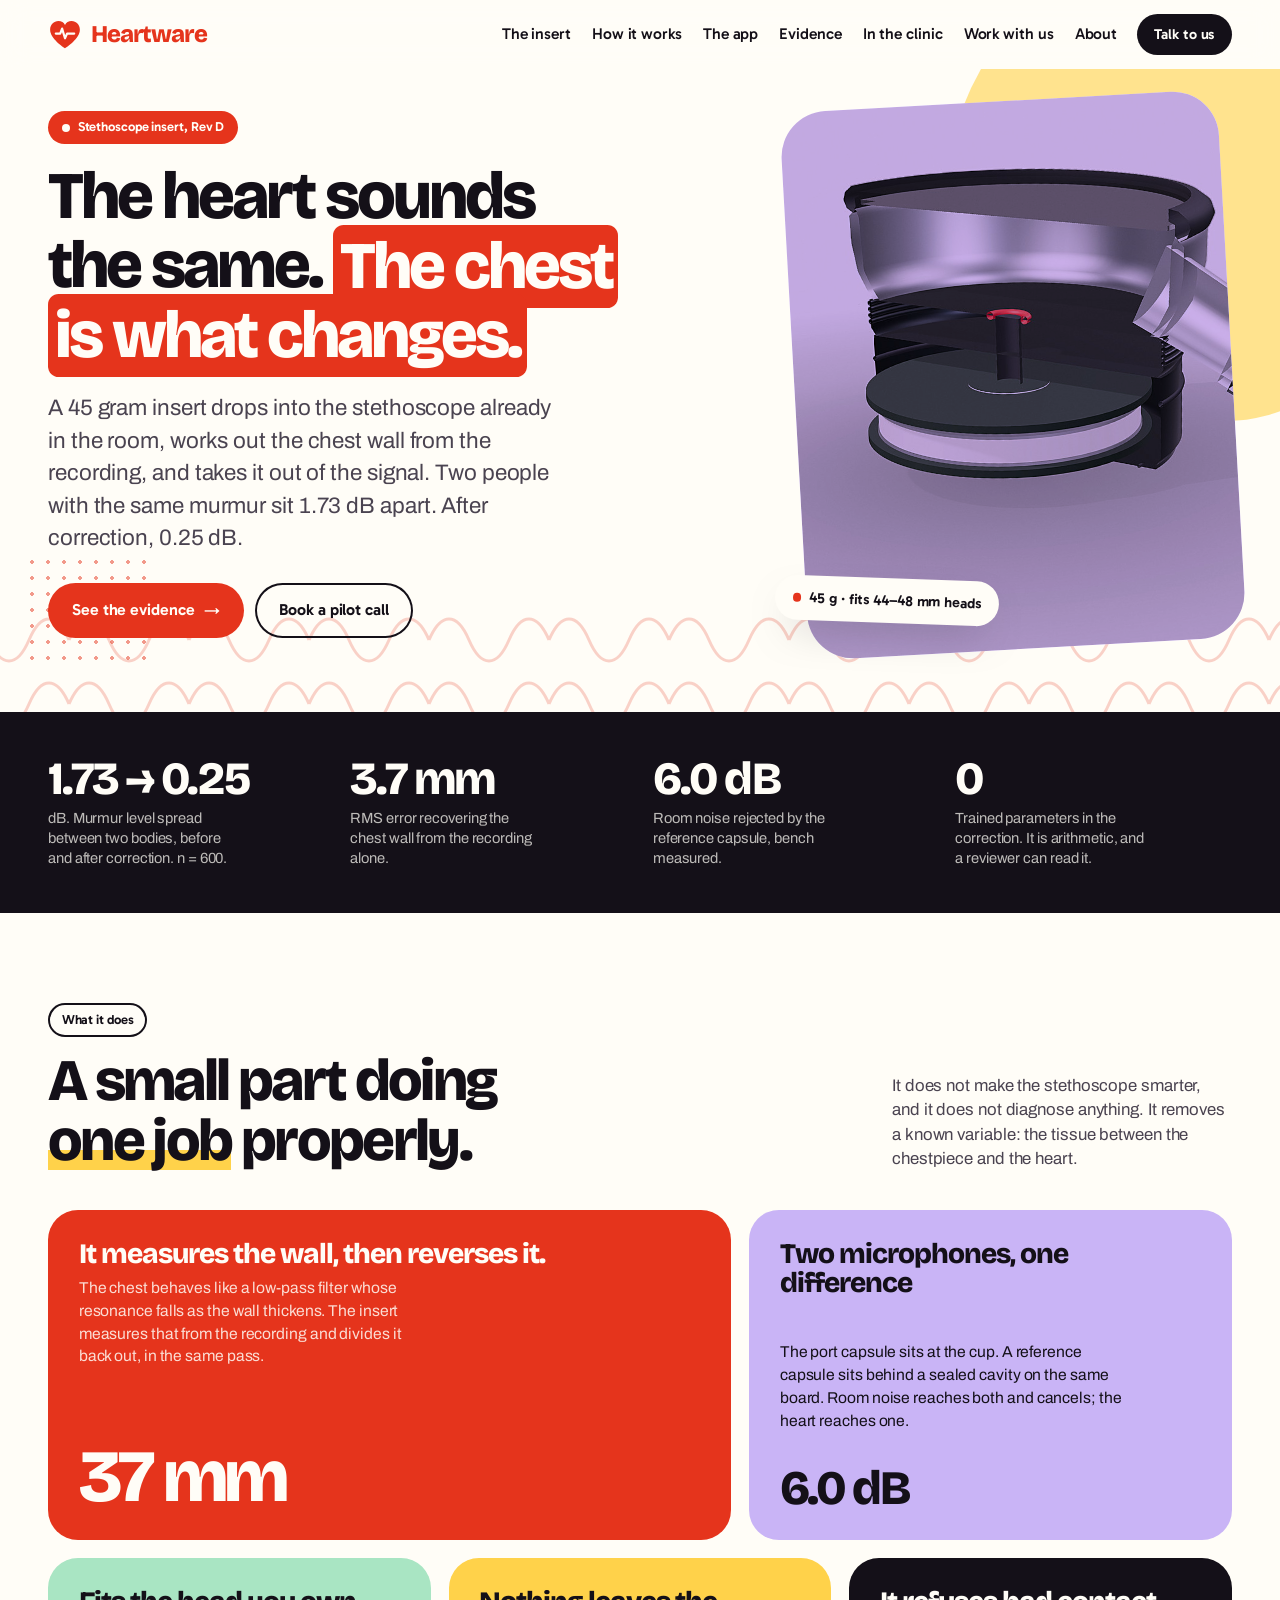
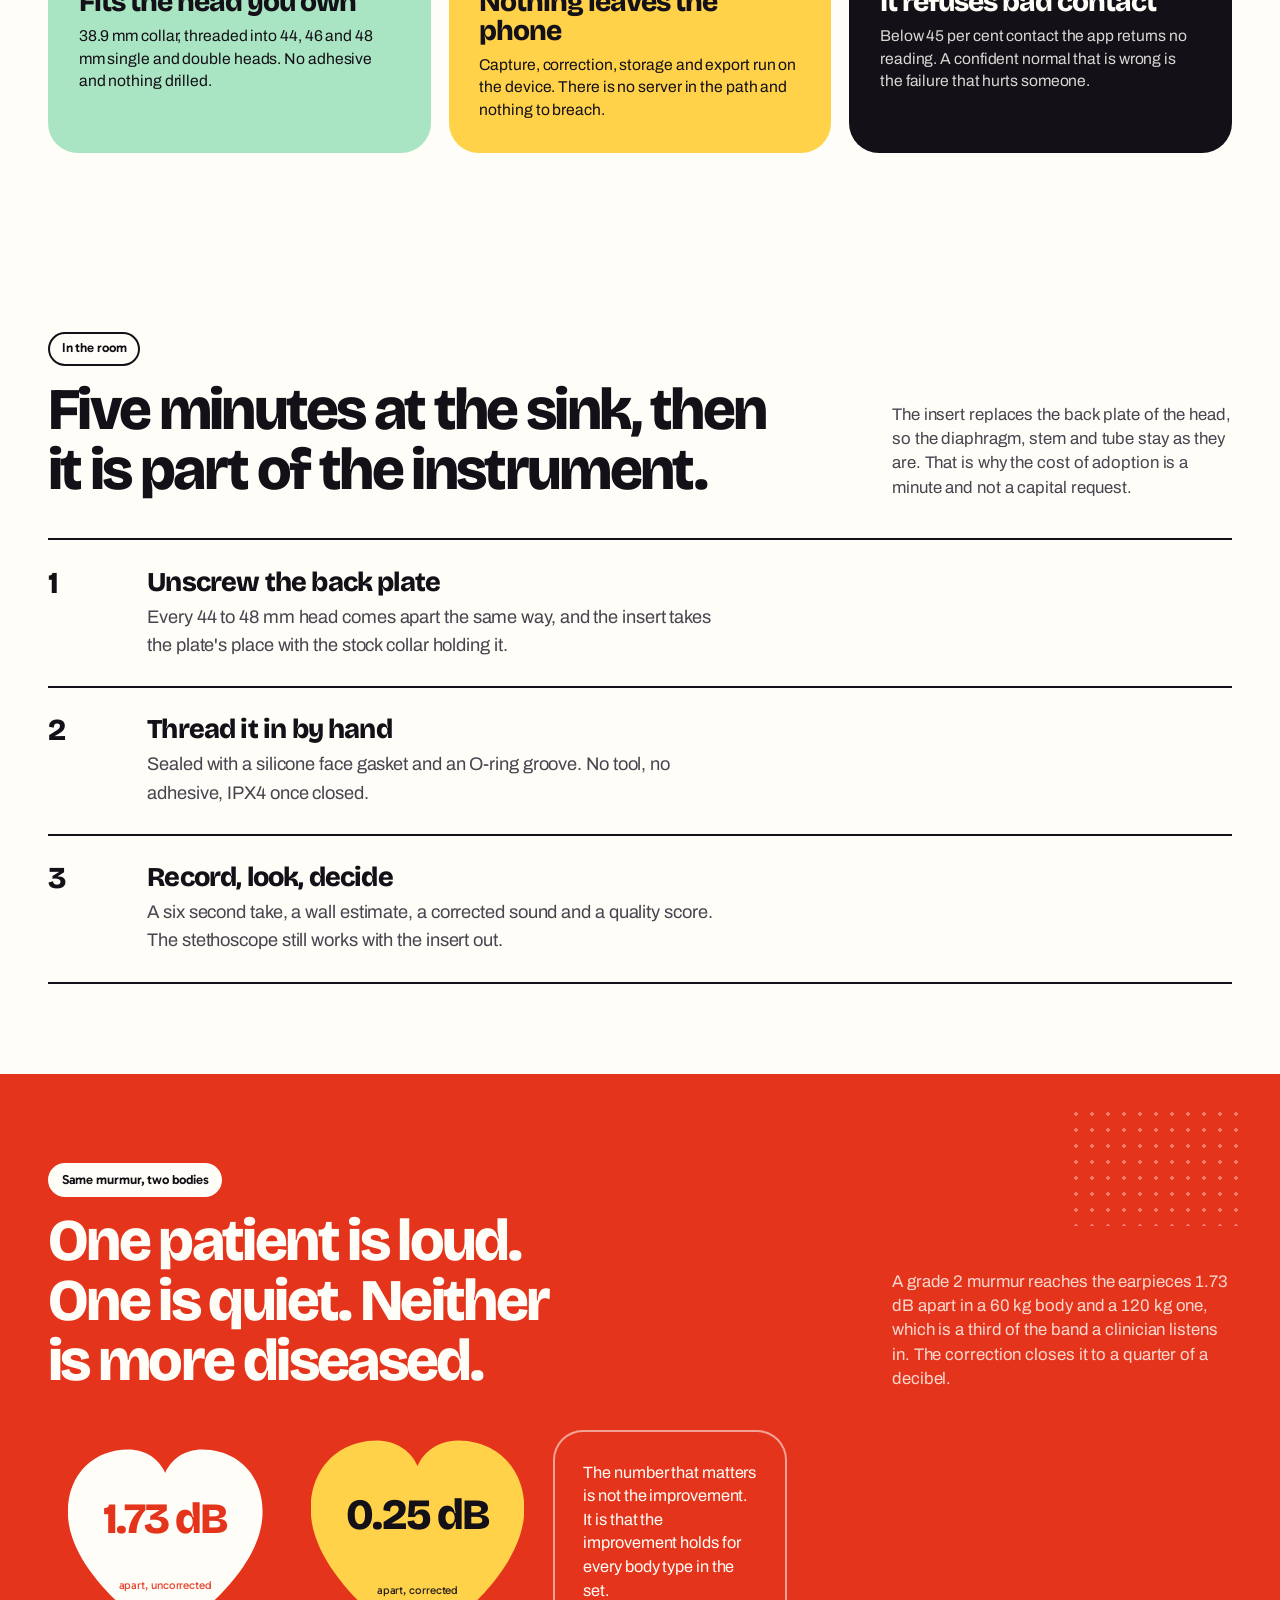
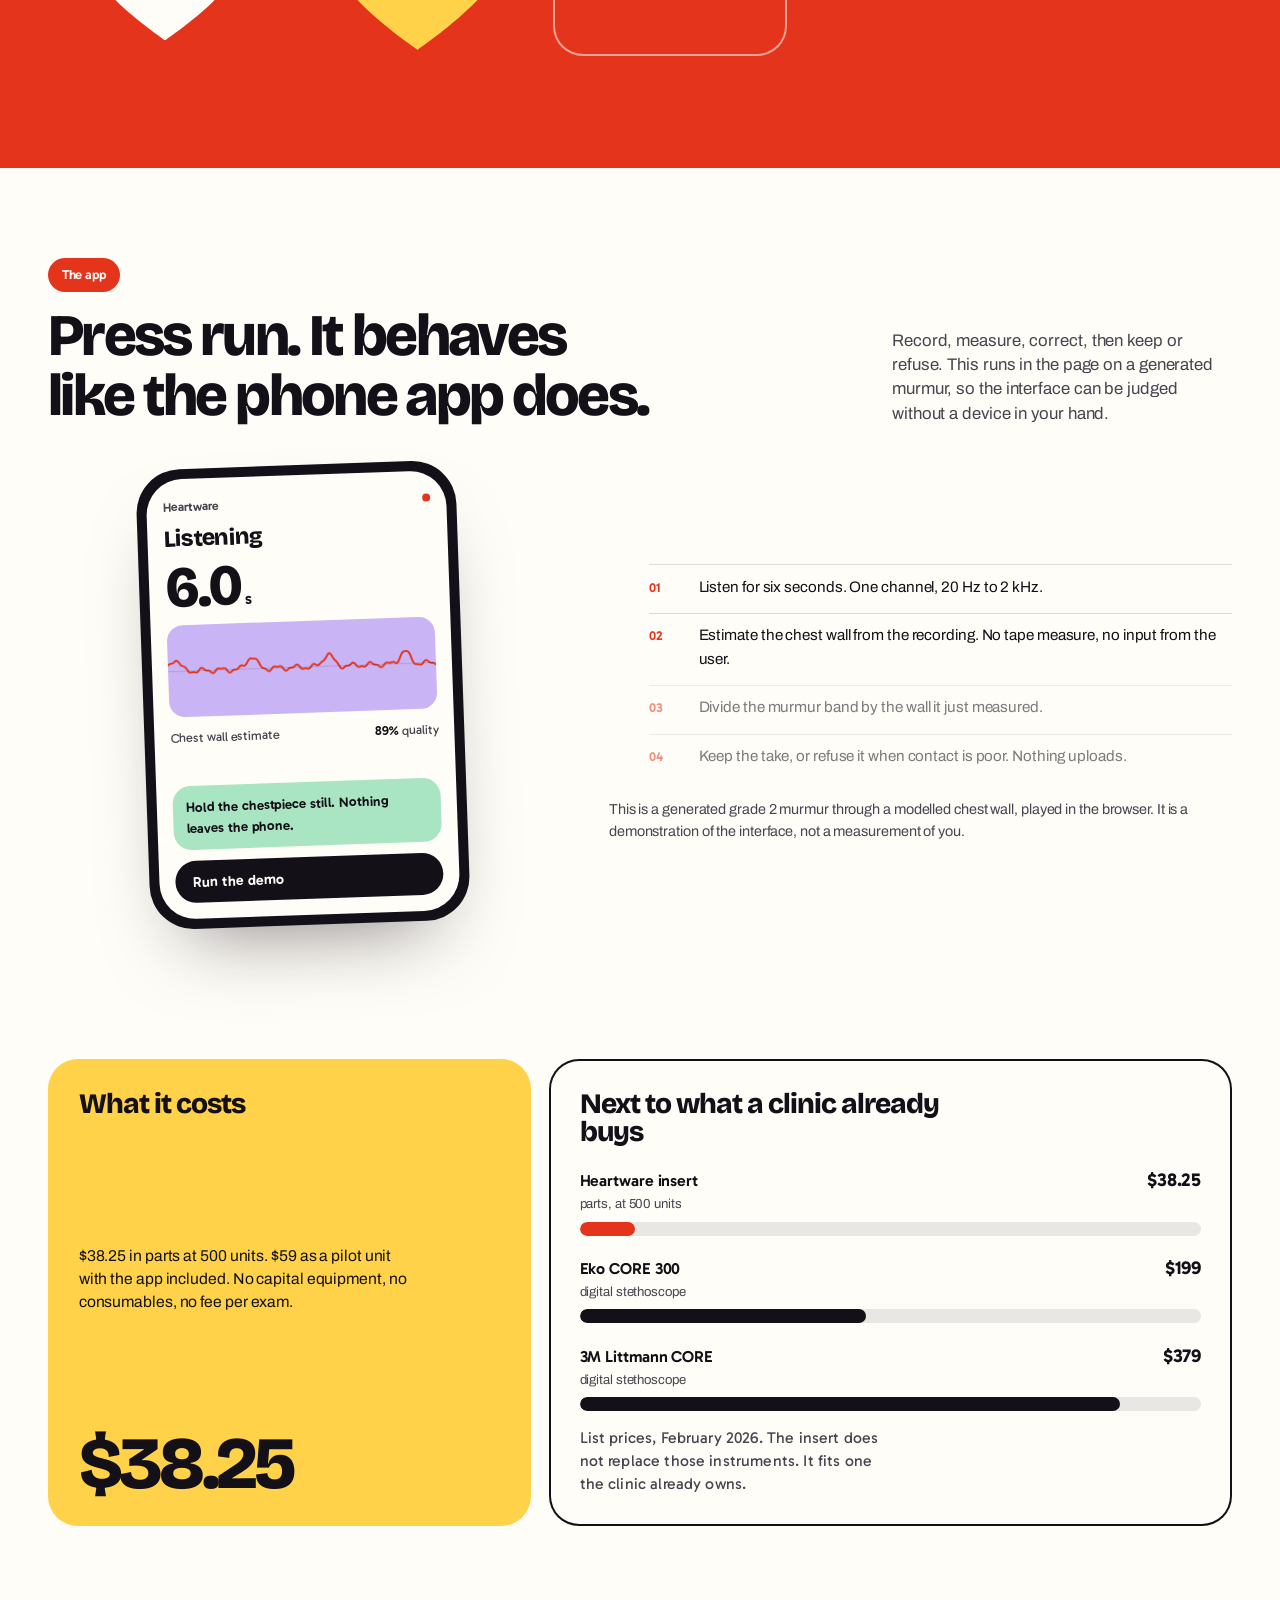
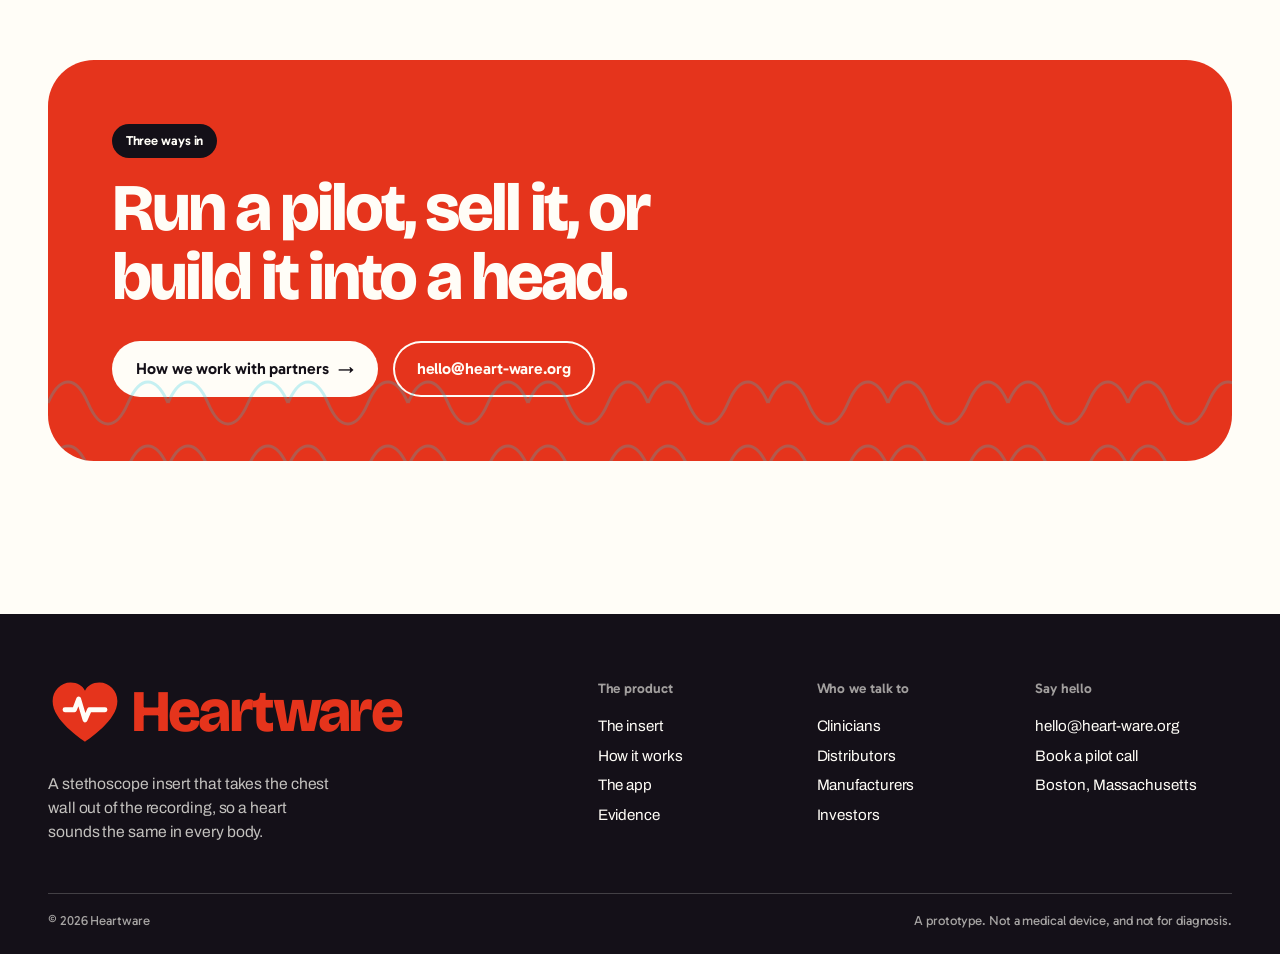
==== commit 0cd5c0cf: "Give the site a design language instead of a house style. The datasheet was honest but joyless, and " ====
--- a/index.html
+++ b/index.html
@@ -4,326 +4,261 @@
 <meta charset="utf-8">
 <meta name="viewport" content="width=device-width, initial-scale=1">
 <title>A stethoscope insert that corrects for the chest wall · Heartware</title>
-<meta name="description" content="Heartware is a modular insert that measures the chest wall from the recording and inverts it, so every body gives the same heart and lung signal.">
+<meta name="description" content="Heartware is a 45 g insert that measures the chest wall from the recording and corrects for it, so a heart sounds the same in every body.">
 <meta property="og:title" content="A stethoscope insert that corrects for the chest wall · Heartware">
-<meta property="og:description" content="Heartware is a modular insert that measures the chest wall from the recording and inverts it, so every body gives the same heart and lung signal.">
+<meta property="og:description" content="Heartware is a 45 g insert that measures the chest wall from the recording and corrects for it, so a heart sounds the same in every body.">
 <meta property="og:type" content="website">
 <link rel="icon" href="assets/img/logo-mark.png">
 <link rel="preconnect" href="https://fonts.googleapis.com">
 <link rel="preconnect" href="https://fonts.gstatic.com" crossorigin>
-<link href="https://fonts.googleapis.com/css2?family=Archivo:wght@400;500;600;700&display=swap" rel="stylesheet">
-<link rel="stylesheet" href="assets/css/base.css">
-<link rel="stylesheet" href="assets/css/pages.css">
+<link href="https://fonts.googleapis.com/css2?family=Bricolage+Grotesque:opsz,wght@12..96,400;12..96,600;12..96,800&family=Gabarito:wght@500;600;700&family=Archivo:wght@400;500;600&display=swap" rel="stylesheet">
+<link rel="stylesheet" href="assets/css/site.css">
 <script>document.documentElement.classList.add('js');</script>
 </head>
 <body data-page="home">
+<svg width="0" height="0" aria-hidden="true" style="position:absolute">
+  <clipPath id="heart-clip" clipPathUnits="objectBoundingBox">
+    <path d="M.5 1C.48 .98 0 .68 0 .34 0 .14 .14 .02 .31 .02c.09 0 .16 .05 .19 .12C.53 .07 .6 .02 .69 .02c.17 0 .31 .12 .31 .32 0 .34-.48 .64-.5 .66Z"/>
+  </clipPath>
+</svg>
 <header class="nav" data-open="false">
-  <div class="nav__inner">
+  <div class="nav__in">
     <a class="brand" href="index.html" aria-label="Heartware, home">
-      <img src="assets/img/logo-mark.png" alt="" width="64" height="36">
-      <span class="brand__word"><b>Heart</b>ware</span>
+      <svg class="brand__mark" viewBox="0 0 48 44" aria-hidden="true" focusable="false"><path d="M24 41.4C21.7 39.6 3 27.6 3 15.1 3 8.3 8.2 3 14.7 3c4.3 0 7.8 2.1 9.3 5.3C25.5 5.1 29 3 33.3 3 39.8 3 45 8.3 45 15.1c0 12.5-18.7 24.5-21 26.3Z" fill="currentColor"/><path d="M11 20.6h6.2l2.7-7 4.1 13.6 2.9-6.6H37" fill="none" stroke="#fffdf7" stroke-width="3.1" stroke-linecap="round" stroke-linejoin="round"/></svg>
+      <span class="brand__word">Heartware</span>
     </a>
-    <button class="nav__toggle" aria-expanded="false" aria-label="Menu">Menu</button>
+    <button class="nav__toggle" aria-expanded="false">Menu</button>
     <nav class="nav__links" aria-label="Primary">
-        <a href="technology.html">Technology</a>
-        <a href="product.html">Product</a>
+        <a href="product.html">The insert</a>
+        <a href="technology.html">How it works</a>
         <a href="app.html">The app</a>
-        <a href="clinical.html">Clinical impact</a>
         <a href="evidence.html">Evidence</a>
-        <a href="partnerships.html">Partnerships</a>
+        <a href="clinical.html">In the clinic</a>
+        <a href="partnerships.html">Work with us</a>
         <a href="about.html">About</a>
-        <a class="nav__cta" href="contact.html">Talk to us</a>
+        <a class="btn btn--sm" href="contact.html">Talk to us</a>
     </nav>
   </div>
 </header>
 <main>
 
 <section class="hero">
-  <div class="wrap">
-    <p class="eyebrow">Stethoscope insert, Rev D</p>
-    <h1 class="hero__display">
-      A stethoscope insert that measures the chest wall and corrects for it.
-    </h1>
-    <div class="hero__foot">
-      <p class="hero__sub">
-        A grade 2 murmur reaches the earpieces 1.73 dB apart in a 60 kg body and a 120 kg one,
-        which is a third of the band a clinician listens in. The insert takes the place of the
-        back plate of the stethoscope already in the room, estimates the chest wall from the
-        recording itself, and inverts it. The same murmur then arrives 0.25 dB apart.
-      </p>
-      <div class="hero__specs">
-        <div><b>Fits</b>44–48 mm chestpieces</div>
-        <div><b>Adds</b>14 mm, 45 g</div>
-        <div><b>Parts</b>$38.25 at 500 units</div>
-        <div><b>Status</b>Rev D, not tooled</div>
-        <div class="hero__go">
-          <a class="btn btn--solid" href="evidence.html">Read the measurement</a>
-          <a class="btn btn--ghost" href="product.html">Specification</a>
-        </div>
-      </div>
-    </div>
-  </div>
-</section>
-
-<figure class="plate-band">
-  <img src="assets/img/product-band.jpg" width="1300" height="500" alt="The stock chestpiece and the insert cut along the same axis, showing the port, the microphone board, the cell and the turned body.">
-  <figcaption>
-    <span class="wrap">
-      <b>Rev D, sectioned.</b> The chestpiece and the insert are cut along the same axis, so
-      the port, the microphone board, the cell and the turned body sit in one plane. This is a
-      CAD render of Rev D: the part has not been tooled, and the first photographs of it will
-      replace this image.
-    </span>
-  </figcaption>
-</figure>
-
-<section>
-  <div class="wrap">
-    <div class="ledgerline">
-      <div><span class="n">1.73 → 0.25</span><span class="k">dB, murmur spread before and after, n = 600</span></div>
-      <div><span class="n">3.7 mm</span><span class="k">RMS error recovering chest wall thickness</span></div>
-      <div><span class="n">6.0 dB</span><span class="k">room rejected by the reference capsule</span></div>
-      <div><span class="n">0</span><span class="k">trained parameters in the correction</span></div>
-    </div>
-  </div>
-</section>
-
-<section>
+  <div class="deco waves" style="left:-4%;bottom:-6px;right:-4%;height:110px;opacity:.22"></div>
+  <div class="deco blob" style="width:30rem;height:30rem;right:-9rem;top:-8rem;background:var(--butter);opacity:.6"></div>
+  <div class="deco dots" style="left:1.5rem;bottom:3rem;width:130px;height:110px;color:var(--red);opacity:.5"></div>
+  <div class="wrap hero__grid">
+    <div class="hero__type">
+      <span class="kicker kicker--red"><i class="kicker__dot"></i>Stethoscope insert, Rev D</span>
+      <h1 class="display">The heart sounds the same. <span class="hl">The chest is what changes.</span></h1>
+      <p class="lede">A 45 gram insert drops into the stethoscope already in the room, works out the chest wall from the recording, and takes it out of the signal. Two people with the same murmur sit 1.73 dB apart. After correction, 0.25 dB.</p>
+      <div class="hero__actions">
+        <a class="btn btn--red" href="evidence.html">See the evidence <span class="btn__arrow">&rarr;</span></a>
+        <a class="btn btn--ghost" href="contact.html">Book a pilot call</a>
+      </div>
+    </div>
+    <div class="hero__art">
+      <div class="hero__frame">
+        <img src="assets/img/product-cut.jpg" alt="CAD render of Rev D sectioned along its axis, seated in a stethoscope head" width="1200" height="900">
+      </div>
+      <div class="hero__badge"><i></i>45 g &middot; fits 44&ndash;48 mm heads</div>
+    </div>
+  </div>
+</section>
+
+<section class="band band--ink sec--tight">
+  <div class="wrap stats">
+    <div><span class="stat__n">1.73 &rarr; 0.25</span><span class="stat__l">dB. Murmur level spread between two bodies, before and after correction. n = 600.</span></div>
+    <div><span class="stat__n">3.7 mm</span><span class="stat__l">RMS error recovering the chest wall from the recording alone.</span></div>
+    <div><span class="stat__n">6.0 dB</span><span class="stat__l">Room noise rejected by the reference capsule, bench measured.</span></div>
+    <div><span class="stat__n">0</span><span class="stat__l">Trained parameters in the correction. It is arithmetic, and a reviewer can read it.</span></div>
+  </div>
+</section>
+
+<section class="sec">
   <div class="wrap">
     <div class="head">
-      <h2>What the chest wall does to a murmur</h2>
-      <p class="lede">
-        A stethoscope hears the chest wall before it hears the heart. Fat, muscle and rib
-        attenuate the highs, resonate the lows and add a path of their own, so the same valve
-        arrives at a different amplitude in a 60 kg teenager and a 120 kg adult. A clinician
-        comparing that sound to a remembered one has no way to subtract the difference.
-      </p>
-    </div>
-    <div class="split split--top">
-      <figure class="figure">
-        <img src="assets/figures/fig-01-transfer.png" alt="Four transfer curves showing the same heart sound attenuated differently by 12, 20, 28 and 38 mm of chest wall." loading="lazy">
-        <figcaption><b>Figure 1.</b> The wall as a filter. A 38 mm wall loses 25 dB more than a 12 mm wall across the murmur band.</figcaption>
-      </figure>
-      <div class="stack">
-        <p>
-          Digital stethoscopes do not correct this. They reproduce the wall faithfully, at
-          $250–600, which keeps them in cardiology departments while first contact happens in
-          primary care, nursing homes and home visits, where the acoustic stethoscope is still
-          the only instrument in the room.
-        </p>
-        <p>
-          The fix is not a better microphone or a louder speaker. It is knowing what the wall
-          did to the sound, and undoing it, per recording, from the recording.
-        </p>
-        <p class="smallprint">
-          Every figure on this page comes from one thoracic model: 600 synthetic subjects, the
-          assumptions written out, and the cases where it fails. The evidence file states which
-          of the six results would move if a clinician disagreed with the wall model, and by how
-          much.
-        </p>
-      </div>
-    </div>
-  </div>
-</section>
-
-<section class="band-cream">
+      <div>
+        <span class="kicker kicker--ghost">What it does</span>
+        <h2 class="display display--md">A small part doing <span class="mark">one job</span> properly.</h2>
+      </div>
+      <p class="head__aside">It does not make the stethoscope smarter, and it does not diagnose anything. It removes a known variable: the tissue between the chestpiece and the heart.</p>
+    </div>
+    <div class="tiles">
+      <div class="tile tile--red w7 tile--tall rise">
+        <div>
+          <h3>It measures the wall, then reverses it.</h3>
+          <p>The chest behaves like a low-pass filter whose resonance falls as the wall thickens. The insert measures that from the recording and divides it back out, in the same pass.</p>
+        </div>
+        <span class="tile__n">37 mm</span>
+      </div>
+      <div class="tile tile--lilac w5 tile--tall rise">
+        <h3>Two microphones, one difference</h3>
+        <p>The port capsule sits at the cup. A reference capsule sits behind a sealed cavity on the same board. Room noise reaches both and cancels; the heart reaches one.</p>
+        <span class="tile__n" style="font-size:clamp(2rem,4vw,3rem)">6.0 dB</span>
+      </div>
+      <div class="tile tile--mint w4 rise"><h3>Fits the head you own</h3><p>38.9 mm collar, threaded into 44, 46 and 48 mm single and double heads. No adhesive and nothing drilled.</p></div>
+      <div class="tile tile--butter w4 rise"><h3>Nothing leaves the phone</h3><p>Capture, correction, storage and export run on the device. There is no server in the path and nothing to breach.</p></div>
+      <div class="tile tile--ink w4 rise"><h3>It refuses bad contact</h3><p>Below 45 per cent contact the app returns no reading. A confident normal that is wrong is the failure that hurts someone.</p></div>
+    </div>
+  </div>
+</section>
+
+<section class="sec">
   <div class="wrap">
     <div class="head">
-      <h2>How the correction works</h2>
-      <p class="lede">
-        Three things happen between the chestpiece and the screen. None of them is a trained
-        model, and none of them needs to know the patient's weight.
-      </p>
+      <div>
+        <span class="kicker kicker--ghost">In the room</span>
+        <h2 class="display display--md">Five minutes at the sink, then it is part of the instrument.</h2>
+      </div>
+      <p class="head__aside">The insert replaces the back plate of the head, so the diaphragm, stem and tube stay as they are. That is why the cost of adoption is a minute and not a capital request.</p>
     </div>
     <div class="steps">
-      <div class="step">
-        <svg viewBox="0 0 320 120" role="img" aria-label="Two microphones looking into the acoustic channel.">
-  <g stroke="#173D7A" fill="none" stroke-width="1.6">
-    <rect x="24" y="34" width="86" height="52" rx="10"/>
-    <circle cx="52" cy="60" r="7" fill="#C8102E" stroke="none"/>
-    <circle cx="52" cy="60" r="12"/>
-    <circle cx="84" cy="60" r="6"/>
-    <path d="M110 60 H 150" stroke-dasharray="3 4"/>
-  </g>
-  <path d="M150 82 C 162 82 164 38 176 38 C 188 38 190 82 202 82 C 214 82 216 38 228 38 C 240 38 242 80 254 80"
-        fill="none" stroke="#C8102E" stroke-width="2" stroke-linecap="round"/>
-  <text x="24" y="20" font-family="'JetBrains Mono', monospace" font-size="9"
-        letter-spacing="1.5" fill="#173D7A">PORT · REFERENCE</text>
-</svg>
-        <h3>Characterise the path</h3>
-        <p>
-          The valve closures in the recording, S1 and S2, are broadband transients. Their shape
-          has passed through the wall, so the wall is written into them. Heartware fits the same
-          physical model to those transients and recovers the thickness of the path to within a
-          few millimetres.
-        </p>
-      </div>
-      <div class="step">
-        <svg viewBox="0 0 320 120" role="img" aria-label="The reference microphone measures the room, and the room is subtracted.">
-  <g stroke="#173D7A" fill="none" stroke-width="1.5" opacity="0.9">
-    <path d="M20 40 q 8 -14 16 0 t 16 0 t 16 0 t 16 0 t 16 0 t 16 0 t 16 0 t 16 0 t 16 0 t 16 0"/>
-    <path d="M20 66 q 8 -10 16 0 t 16 0 t 16 0 t 16 0 t 16 0 t 16 0 t 16 0 t 16 0 t 16 0 t 16 0" opacity="0.5"/>
-  </g>
-  <path d="M196 53 H 232" stroke="#C8102E" stroke-width="1.6"/>
-  <path d="M226 49 l 8 4 l -8 4" fill="none" stroke="#C8102E" stroke-width="1.6"/>
-  <path d="M244 66 q 8 -8 16 0 t 16 0 t 16 0 t 16 0" fill="none" stroke="#C8102E" stroke-width="2"/>
-  <text x="20" y="24" font-family="'JetBrains Mono', monospace" font-size="9"
-        letter-spacing="1.4" fill="#173D7A">ROOM · REFERENCE · CLEAN</text>
-</svg>
-        <h3>Separate the room</h3>
-        <p>
-          A second microphone sits behind a sealed cavity. It hears the room and not the heart,
-          so the room can be subtracted rather than filtered. The signal-quality score is
-          computed from the same two channels.
-        </p>
-      </div>
-      <div class="step">
-        <svg viewBox="0 0 320 120" role="img" aria-label="The wall's transfer function is inverted, and the spectrum is flattened.">
-  <g stroke="#173D7A" fill="none" stroke-width="1.5">
-    <path d="M24 34 C 90 34 100 96 180 96 C 230 96 250 92 296 92" opacity="0.45"/>
-    <path d="M24 34 C 90 34 100 96 180 96 C 230 96 250 92 296 92" stroke="#173D7A" stroke-width="0"/>
-  </g>
-  <path d="M24 96 C 90 96 100 34 180 34 C 230 34 250 36 296 36"
-        fill="none" stroke="#C8102E" stroke-width="2" stroke-linecap="round"/>
-  <circle cx="160" cy="64" r="4" fill="#C8102E"/>
-  <path d="M160 64 L 160 24" stroke="#C8102E" stroke-width="1" stroke-dasharray="2 3"/>
-  <text x="24" y="114" font-family="'JetBrains Mono', monospace" font-size="9"
-        letter-spacing="1.4" fill="#173D7A">BEFORE · AFTER</text>
-</svg>
-        <h3>Invert, or refuse</h3>
-        <p>
-          The wall's response is inverted with a regularised filter, so the correction stops
-          pushing where the noise floor sits. Below a quality threshold the app returns no
-          finding at all and asks for another recording.
-        </p>
-      </div>
-    </div>
-  </div>
-</section>
-
-<section>
+      <div class="step rise"><span class="step__n">1</span><div><h3>Unscrew the back plate</h3><p>Every 44 to 48 mm head comes apart the same way, and the insert takes the plate's place with the stock collar holding it.</p></div></div>
+      <div class="step rise"><span class="step__n">2</span><div><h3>Thread it in by hand</h3><p>Sealed with a silicone face gasket and an O-ring groove. No tool, no adhesive, IPX4 once closed.</p></div></div>
+      <div class="step rise"><span class="step__n">3</span><div><h3>Record, look, decide</h3><p>A six second take, a wall estimate, a corrected sound and a quality score. The stethoscope still works with the insert out.</p></div></div>
+    </div>
+  </div>
+</section>
+
+<section class="band band--red sec">
+  <div class="deco dots" style="right:2rem;top:2rem;width:180px;height:120px;opacity:.35;color:var(--paper)"></div>
+  <div class="wrap">
+    <div class="head" style="margin-bottom:1.4rem">
+      <div>
+        <span class="kicker">Same murmur, two bodies</span>
+        <h2 class="display display--md">One patient is loud. One is quiet. Neither is more diseased.</h2>
+      </div>
+      <p class="head__aside" style="color:rgba(255,253,247,.82)">A grade 2 murmur reaches the earpieces 1.73 dB apart in a 60 kg body and a 120 kg one, which is a third of the band a clinician listens in. The correction closes it to a quarter of a decibel.</p>
+      <div class="tiles">
+      <div class="w4 heartwrap"><div class="heartstat heartstat--paper"><span class="heartstat__n">1.73 dB</span><span class="heartstat__l">apart, uncorrected</span></div></div>
+      <div class="w4 heartwrap"><div class="heartstat heartstat--butter"><span class="heartstat__n">0.25 dB</span><span class="heartstat__l">apart, corrected</span></div></div>
+      <div class="tile w4" style="background:transparent;color:var(--paper);box-shadow:inset 0 0 0 2px rgba(255,253,247,.55)">
+        <p style="font-size:1.02rem;max-width:32ch">The number that matters is not the improvement. It is that the improvement holds for every body type in the set.</p>
+      </div>
+    </div>
+  </div>
+</section>
+
+<section class="sec">
   <div class="wrap">
     <div class="head">
-      <h2>What the results show</h2>
-      <p class="lede">
-        Four results, with the figure, the sample size and the failure case beside each one.
-        The two that argue against the product are on this page, not held back for a
-        conversation.
-      </p>
-    </div>
-    <div class="split split--top">
-      <figure class="figure">
-        <img src="assets/figures/fig-03-body.png" alt="Murmur level by body type, before and after correction. Before, it falls with body size; after, it is flat." loading="lazy">
-        <figcaption><b>Figure 2.</b> The same murmur across three body types: 1.73 dB of spread before, 0.25 dB after.</figcaption>
-      </figure>
-      <div class="stack">
-        <div class="cards" style="grid-template-columns:1fr">
-          <div class="card">
-            <h3>3.7 mm</h3>
-            <p>RMS error recovering chest-wall thickness from the recording alone, across 600 synthetic subjects. 86% within 5 mm. Nothing about the patient is supplied to the estimator.</p>
-          </div>
-          <div class="card">
-            <h3>1.69 → 0.25 dB</h3>
-            <p>Correcting with one assumed thickness, the obvious shortcut, barely improves on doing nothing. The per-recording estimate is what removes the body dependence.</p>
-          </div>
-        </div>
-        <p style="margin-top:1.2rem"><a class="btn btn--ghost" href="evidence.html">All six figures and the claims ledger</a></p>
-      </div>
-    </div>
-  </div>
-</section>
-
-<section class="band-warm">
-  <div class="wrap">
-    <div class="head">
-      <h2>The insert</h2>
-      <p class="lede">
-        The insert threads into the cup of the stethoscope a clinic already owns.
-        Interchangeable collars seat it in 44, 46 and 48 mm heads; the acoustic path stays the
-        manufacturer's. Remove it and the instrument is exactly what it was.
-      </p>
-    </div>
-    <div class="plates">
-      <figure class="plate">
-        <div class="shot">
-          <img src="assets/img/product-unit.jpg" alt="The insert on its own: threaded collar, turned body, seam and base plate." width="1200" height="1200" loading="lazy">
-        </div>
-        <figcaption class="figcap">Rev D with the stock chestpiece removed. CAD render, not a photograph.</figcaption>
-      </figure>
-      <div class="plates__note">
-        <p>
-          The collar threads into the seat where the back plate was. The port carries the sound
-          down to a pair of MEMS microphones, one at the port and one behind a sealed cavity,
-          and the difference between them is the room. The cell and both boards sit inside the
-          turned body, between the port and the four-screw base plate.
-        </p>
-        <p><a class="btn btn--ghost" href="product.html">Dimensions and specification</a></p>
-      </div>
-    </div>
-  </div>
-</section>
-
-<section>
+      <div>
+        <span class="kicker kicker--red">The app</span>
+        <h2 class="display display--md">Press run. It behaves like the phone app does.</h2>
+      </div>
+      <p class="head__aside">Record, measure, correct, then keep or refuse. This runs in the page on a generated murmur, so the interface can be judged without a device in your hand.</p>
+    </div>
+    
+<div class="demo" data-demo>
+  <div class="demo__stage">
+    <div class="demo__phone">
+      <div class="demo__screen">
+        <div class="demo__bar"><span>Heartware</span><span class="demo__dot" data-demo-dot></span></div>
+        <div class="demo__state" data-demo-state>Ready</div>
+        <div class="demo__big" data-demo-big>&#8212;</div>
+        <canvas class="demo__wave" data-demo-wave aria-label="Waveform of the recorded heart sound"></canvas>
+        <div class="demo__kv"><span>Chest wall estimate</span><span><b data-demo-q>89%</b> quality</span></div>
+        <div class="demo__verdict" data-demo-verdict>Press run to play a generated grade 2 murmur.</div>
+        <button class="btn btn--sm" data-demo-run>Run the demo</button>
+      </div>
+    </div>
+    <div>
+      <ol class="demo__steps">
+        <li class="demo__step on" data-demo-step><b>01</b><span>Listen for six seconds. One channel, 20 Hz to 2 kHz.</span></li>
+        <li class="demo__step" data-demo-step><b>02</b><span>Estimate the chest wall from the recording. No tape measure, no input from the user.</span></li>
+        <li class="demo__step" data-demo-step><b>03</b><span>Divide the murmur band by the wall it just measured.</span></li>
+        <li class="demo__step" data-demo-step><b>04</b><span>Keep the take, or refuse it when contact is poor. Nothing uploads.</span></li>
+      </ol>
+      <p class="small" style="margin-top:1.2rem">This is a generated grade 2 murmur through a modelled chest wall, played in the browser. It is a demonstration of the interface, not a measurement of you.</p>
+    </div>
+  </div>
+</div>
+
+  </div>
+</section>
+
+<section class="sec--tight">
+  <div class="wrap">
+    <div class="tiles">
+      <div class="tile tile--butter w5 tile--tall">
+        <h3>What it costs</h3>
+        <p>$38.25 in parts at 500 units. $59 as a pilot unit with the app included. No capital equipment, no consumables, no fee per exam.</p>
+        <span class="tile__n">$38.25</span>
+      </div>
+      <div class="tile tile--paper w7" style="box-shadow:inset 0 0 0 2px var(--ink)">
+        <h3 style="max-width:22ch">Next to what a clinic already buys</h3>
+        <div class="bars" style="margin-top:1.2rem">
+          <div class="bar bar--us"><div class="bar__top"><span class="bar__name">Heartware insert<span>parts, at 500 units</span></span><span class="bar__p">$38.25</span></div><div class="bar__track"><div class="bar__fill" style="width:9%"></div></div></div>
+          <div class="bar"><div class="bar__top"><span class="bar__name">Eko CORE 300<span>digital stethoscope</span></span><span class="bar__p">$199</span></div><div class="bar__track"><div class="bar__fill" style="width:46%"></div></div></div>
+          <div class="bar"><div class="bar__top"><span class="bar__name">3M Littmann CORE<span>digital stethoscope</span></span><span class="bar__p">$379</span></div><div class="bar__track"><div class="bar__fill" style="width:87%"></div></div></div>
+        </div>
+        <p class="tiny" style="margin-top:1rem">List prices, February 2026. The insert does not replace those instruments. It fits one the clinic already owns.</p>
+      </div>
+    </div>
+  </div>
+</section>
+
+<section class="sec">
   <div class="wrap">
     <div class="cta">
-      <div>
-        <h2>Where this stands</h2>
-        <p>
-          The engineering record exists: three printed revisions, a working microphone chain,
-          an app that gates its own output. What is missing is the study that turns a correction
-          into a clinical claim: paired recordings and echo in a site that already reads echoes.
-        </p>
-      </div>
-      <div class="cta__actions">
-        <a class="btn btn--solid" href="partnerships.html">Pilot and partnership</a>
-        <a class="btn btn--ghost" href="contact.html">Talk to us</a>
+      <div class="deco waves" style="left:0;right:0;bottom:-10px;height:100px;opacity:.25;filter:invert(1)"></div>
+      <span class="kicker" style="background:var(--ink);color:var(--paper)">Three ways in</span>
+      <h2 class="display" style="margin-top:1rem">Run a pilot, sell it, or build it into a head.</h2>
+      <div class="cta__row">
+        <a class="btn" href="partnerships.html">How we work with partners <span class="btn__arrow">&rarr;</span></a>
+        <a class="btn btn--ghost" href="contact.html">hello@heart-ware.org</a>
       </div>
     </div>
   </div>
 </section>
 </main>
-<footer class="footer">
-  <div class="wrap">
-    <div class="footer__grid">
-      <div class="footer__brand">
-        <img src="assets/img/logo-mark.png" alt="" width="24" height="24">
-        <p>A stethoscope insert that corrects for the chest wall, so every body gives the same heart and lung signal.</p>
-      </div>
-      <div>
-        <h4>Product</h4>
-        <ul>
-          <li><a href="technology.html">Technology</a></li>
-          <li><a href="product.html">The insert</a></li>
-          <li><a href="product.html#specs">Specifications</a></li>
-          <li><a href="evidence.html">Evidence</a></li>
-        </ul>
-      </div>
-      <div>
-        <h4>Company</h4>
-        <ul>
-          <li><a href="about.html">About</a></li>
-          <li><a href="clinical.html">Clinical impact</a></li>
-          <li><a href="partnerships.html">Partnerships</a></li>
-          <li><a href="contact.html">Contact</a></li>
-        </ul>
-      </div>
-      <div>
-        <h4>Contact</h4>
-        <ul>
-          <li><a href="mailto:hello@heart-ware.org">hello@heart-ware.org</a></li>
-          <li><a href="contact.html">Request a pilot</a></li>
-          <li><a href="evidence.html#method">Method and code</a></li>
-        </ul>
-      </div>
-    </div>
-    <div class="footer__base">
-      <span>© <span data-year>2026</span> Heartware. Prototype — not a medical device. Not for diagnostic use.</span>
-      <span>Boston, Massachusetts</span>
+
+<footer class="foot">
+  <div class="wrap">
+    <div class="foot__top">
+      <div>
+        <a class="brand brand--big" href="index.html" aria-label="Heartware, home">
+          <svg class="brand__mark" viewBox="0 0 48 44" aria-hidden="true" focusable="false"><path d="M24 41.4C21.7 39.6 3 27.6 3 15.1 3 8.3 8.2 3 14.7 3c4.3 0 7.8 2.1 9.3 5.3C25.5 5.1 29 3 33.3 3 39.8 3 45 8.3 45 15.1c0 12.5-18.7 24.5-21 26.3Z" fill="currentColor"/><path d="M11 20.6h6.2l2.7-7 4.1 13.6 2.9-6.6H37" fill="none" stroke="#fffdf7" stroke-width="3.1" stroke-linecap="round" stroke-linejoin="round"/></svg>
+          <span class="brand__word">Heartware</span>
+        </a>
+        <p class="foot__line">A stethoscope insert that takes the chest wall out of the recording, so a heart sounds the same in every body.</p>
+      </div>
+      <nav class="foot__cols" aria-label="Footer">
+        <div>
+          <h4>The product</h4>
+          <ul>
+            <li><a href="product.html">The insert</a></li>
+            <li><a href="technology.html">How it works</a></li>
+            <li><a href="app.html">The app</a></li>
+            <li><a href="evidence.html">Evidence</a></li>
+          </ul>
+        </div>
+        <div>
+          <h4>Who we talk to</h4>
+          <ul>
+            <li><a href="clinical.html">Clinicians</a></li>
+            <li><a href="partnerships.html">Distributors</a></li>
+            <li><a href="partnerships.html">Manufacturers</a></li>
+            <li><a href="contact.html">Investors</a></li>
+          </ul>
+        </div>
+        <div>
+          <h4>Say hello</h4>
+          <ul>
+            <li><a href="mailto:hello@heart-ware.org">hello@heart-ware.org</a></li>
+            <li><a href="contact.html">Book a pilot call</a></li>
+            <li><a href="about.html">Boston, Massachusetts</a></li>
+          </ul>
+        </div>
+      </nav>
+    </div>
+    <div class="foot__base">
+      <span>© <span data-year>2026</span> Heartware</span>
+      <span>A prototype. Not a medical device, and not for diagnosis.</span>
     </div>
   </div>
 </footer>
 <script src="assets/js/site.js" defer></script>
-<script src="assets/js/explorer.js" defer></script>
-<script src="assets/js/app.js" defer></script>
+<script src="assets/js/demo.js" defer></script>
 </body>
 </html>
--- a/assets/css/site.css
+++ b/assets/css/site.css
@@ -0,0 +1,387 @@
+/* Heartware. One sheet, one voice: warm paper, flat colour, a heart you can
+   read at arm's length, and type sized so the page is legible from a doorway. */
+
+:root{
+  --paper:#fffdf7;
+  --ink:#141018;
+  --ink-2:#4a4350;
+  --red:#e5341c;
+  --red-deep:#a8200e;
+  --blue:#1b2ce0;
+  --lilac:#c9b4f6;
+  --mint:#a9e5c3;
+  --butter:#ffd24a;
+  --pink:#ffc5ba;
+  --r:30px;
+  --r-lg:46px;
+  --display:"Bricolage Grotesque",system-ui,sans-serif;
+  --body:"Archivo",system-ui,sans-serif;
+  --num:"Gabarito",system-ui,sans-serif;
+  --wrap:1240px;
+  --gut:clamp(1.1rem,4vw,3rem);
+}
+
+*,*::before,*::after{box-sizing:border-box}
+html{-webkit-text-size-adjust:100%}
+body{
+  margin:0;background:var(--paper);color:var(--ink);
+  font-family:var(--body);font-size:clamp(1rem,.96rem + .3vw,1.14rem);
+  line-height:1.55;letter-spacing:-.005em;
+}
+img{max-width:100%;height:auto;display:block}
+a{color:inherit;text-decoration:none}
+button{font:inherit;color:inherit;background:none;border:0;cursor:pointer}
+h1,h2,h3,h4,p,ul,figure,blockquote{margin:0}
+ul{padding:0;list-style:none}
+::selection{background:var(--red);color:var(--paper)}
+
+.wrap{width:min(100% - var(--gut)*2,var(--wrap));margin-inline:auto;position:relative;z-index:1}
+.sec{padding:clamp(3.4rem,7vw,6.5rem) 0}
+.sec--tight{padding:clamp(2rem,3.5vw,3rem) 0}
+.stack>*+*{margin-top:1.1rem}
+
+/* ---------- type ---------- */
+.display{
+  font-family:var(--display);font-weight:800;
+  font-size:clamp(2.6rem,5.2vw,4.5rem);line-height:1.04;
+  letter-spacing:-.045em;text-wrap:balance;
+}
+.display--md{font-size:clamp(2.2rem,4.6vw,3.8rem);line-height:1.02}
+.display--sm{font-size:clamp(1.6rem,2.8vw,2.4rem);line-height:1;letter-spacing:-.035em}
+.kicker{
+  display:inline-flex;align-items:center;gap:.5rem;
+  font-family:var(--num);font-weight:600;font-size:.82rem;
+  padding:.42rem .85rem;border-radius:999px;
+  background:var(--ink);color:var(--paper);
+}
+.kicker--red{background:var(--red)}
+.kicker--ghost{background:transparent;color:var(--ink);box-shadow:inset 0 0 0 2px var(--ink)}
+.kicker__dot{width:.5rem;height:.5rem;border-radius:50%;background:currentColor}
+.lede{font-size:clamp(1.06rem,1rem + .55vw,1.4rem);line-height:1.45;color:var(--ink-2);max-width:46ch}
+.hl{
+  background:var(--red);color:var(--paper);
+  padding:.01em .1em .04em;border-radius:.16em;
+  box-decoration-break:clone;-webkit-box-decoration-break:clone;
+}
+.hl--blue{background:var(--blue)}
+.hl--butter{background:var(--butter);color:var(--ink)}
+.mark{
+  background-image:linear-gradient(var(--butter),var(--butter));
+  background-repeat:no-repeat;background-size:100% .34em;background-position:0 88%;
+}
+.small{font-size:.9rem;color:var(--ink-2)}
+.tiny{font-family:var(--num);font-size:.8rem;letter-spacing:.01em;color:var(--ink-2)}
+.num{font-family:var(--num);font-weight:600;font-variant-numeric:tabular-nums;letter-spacing:-.02em}
+
+/* ---------- nav ---------- */
+.nav{position:sticky;top:0;z-index:60;background:color-mix(in srgb,var(--paper) 88%,transparent);backdrop-filter:blur(14px)}
+.nav__in{width:min(100% - var(--gut)*2,var(--wrap));margin-inline:auto;display:flex;align-items:center;gap:1.4rem;padding:.85rem 0}
+.brand{display:inline-flex;align-items:center;gap:.55rem;color:var(--red)}
+.brand__mark{width:34px;height:auto;flex:none}
+.brand__word{font-family:var(--display);font-weight:800;font-size:1.5rem;letter-spacing:-.045em;line-height:1}
+.brand--big .brand__mark{width:clamp(48px,6vw,74px)}
+.brand--big .brand__word{font-size:clamp(2.4rem,4.6vw,3.9rem)}
+
+.nav__links{margin-left:auto;display:flex;align-items:center;gap:clamp(.6rem,1.4vw,1.3rem)}
+.nav__links>a:not(.btn){font-family:var(--num);font-weight:500;font-size:.98rem;padding:.35rem .1rem;border-radius:8px}
+.nav__links>a:not(.btn):hover{color:var(--red)}
+.nav__links>a[aria-current="page"]{color:var(--red)}
+.nav__toggle{display:none;margin-left:auto;font-family:var(--num);font-weight:600;font-size:1rem;padding:.4rem .9rem;border-radius:999px;box-shadow:inset 0 0 0 2px var(--ink)}
+
+/* ---------- buttons ---------- */
+.btn{
+  display:inline-flex;align-items:center;gap:.6rem;
+  font-family:var(--num);font-weight:600;font-size:1rem;
+  padding:.95rem 1.5rem;border-radius:999px;
+  background:var(--ink);color:var(--paper);
+  transition:transform .18s ease,background .18s ease;
+}
+.btn:hover{transform:translateY(-2px);background:var(--red)}
+.btn--red{background:var(--red)}
+.btn--red:hover{background:var(--ink)}
+.btn--ghost{background:transparent;color:var(--ink);box-shadow:inset 0 0 0 2px var(--ink)}
+.btn--ghost:hover{background:var(--ink);color:var(--paper)}
+.btn--sm{padding:.6rem 1.1rem;font-size:.9rem}
+.btn__arrow{font-family:var(--body);font-weight:600}
+
+/* ---------- decoration: flat shapes, never a hairline ---------- */
+.deco{position:absolute;pointer-events:none;z-index:0}
+.waves{
+  background-image:url("data:image/svg+xml,%3Csvg xmlns='http://www.w3.org/2000/svg' width='120' height='64'%3E%3Cpath d='M0 32C12 4 28 4 40 32s28 28 40 0 28-28 40 0' fill='none' stroke='%23e5341c' stroke-width='3'/%3E%3C/svg%3E");
+  background-repeat:repeat;
+}
+.dots{
+  background-image:radial-gradient(currentColor 1.7px,transparent 1.8px);
+  background-size:16px 16px;
+}
+.blob{border-radius:52% 48% 41% 59%/56% 44% 56% 44%}
+.semi{border-radius:999px 999px 0 0}
+.tri{clip-path:polygon(50% 0,100% 100%,0 100%)}
+.ring{border-radius:50%;border:0}
+.heart{clip-path:url(#heart-clip)}
+
+/* ---------- hero ---------- */
+.hero{position:relative;overflow:hidden;padding:clamp(1.4rem,2.5vw,2.4rem) 0 clamp(2.6rem,5vw,4.4rem)}
+.hero__grid{position:relative;display:grid;grid-template-columns:minmax(0,1.3fr) minmax(0,.82fr);gap:clamp(1.6rem,4vw,3.4rem);align-items:center}
+.hero__type{position:relative;z-index:2}
+.hero__type .display{margin:1.1rem 0 0}
+.hero__type .lede{margin-top:1.4rem;max-width:40ch}
+.hero__actions{display:flex;flex-wrap:wrap;gap:.7rem;margin-top:1.8rem}
+.hero__art{position:relative;z-index:1}
+.hero__frame{
+  border-radius:var(--r-lg);overflow:hidden;background:var(--lilac);
+  transform:rotate(-3.2deg);
+  aspect-ratio:4/5;
+}
+.hero__frame img{width:100%;height:100%;object-fit:cover;mix-blend-mode:multiply}
+.hero__badge{
+  position:absolute;left:-1.2rem;bottom:1.6rem;z-index:3;
+  background:var(--paper);border-radius:999px;padding:.7rem 1.1rem;
+  font-family:var(--num);font-weight:600;font-size:.9rem;
+  box-shadow:0 18px 40px -18px rgba(20,16,24,.5);
+  display:flex;align-items:center;gap:.5rem;transform:rotate(2deg);
+}
+.hero__badge i{width:.55rem;height:.55rem;border-radius:50%;background:var(--red);display:block}
+.hero__sweep{left:0;right:0;bottom:2.4rem;height:86px;opacity:.5}
+
+/* ---------- section headers ---------- */
+.head{display:grid;grid-template-columns:minmax(0,1fr) minmax(0,.55fr);gap:clamp(1rem,3vw,3rem);align-items:end;margin-bottom:clamp(1.6rem,3vw,2.6rem)}
+.head .display--md{margin-top:.9rem}
+.head__aside{font-size:1.05rem;line-height:1.45;color:var(--ink-2);max-width:34ch;justify-self:end}
+.head--one{grid-template-columns:1fr;max-width:26ch}
+
+/* ---------- colour bands ---------- */
+.band{position:relative;overflow:hidden}
+.band--red{background:var(--red);color:var(--paper)}
+.band--blue{background:var(--blue);color:var(--paper)}
+.band--ink{background:var(--ink);color:var(--paper)}
+.band--butter{background:var(--butter);color:var(--ink)}
+.band--mint{background:var(--mint);color:var(--ink)}
+.band--lilac{background:var(--lilac);color:var(--ink)}
+.band--red .lede,.band--blue .lede,.band--ink .lede{color:color-mix(in srgb,var(--paper) 80%,transparent)}
+.band--red .small,.band--blue .small,.band--ink .small,.band--red .tiny,.band--blue .tiny,.band--ink .tiny{color:color-mix(in srgb,var(--paper) 72%,transparent)}
+.band--red .kicker,.band--blue .kicker{background:var(--paper);color:var(--ink)}
+.band--red .hl{background:var(--paper);color:var(--red)}
+
+/* ---------- modular grid ---------- */
+.tiles{display:grid;grid-template-columns:repeat(12,minmax(0,1fr));gap:clamp(.7rem,1.4vw,1.15rem)}
+.tile{
+  position:relative;overflow:hidden;border-radius:var(--r);
+  padding:clamp(1.2rem,2.4vw,2rem);background:var(--butter);color:var(--ink);
+}
+.tile--red{background:var(--red);color:var(--paper)}
+.tile--blue{background:var(--blue);color:var(--paper)}
+.tile--lilac{background:var(--lilac)}
+.tile--mint{background:var(--mint)}
+.tile--pink{background:var(--pink)}
+.tile--ink{background:var(--ink);color:var(--paper)}
+.tile--paper{background:var(--paper)}
+.tile h3{font-family:var(--display);font-weight:800;font-size:clamp(1.3rem,2.2vw,1.85rem);line-height:1.02;letter-spacing:-.035em;margin-bottom:.5rem}
+.tile p{font-size:.98rem;line-height:1.45;max-width:38ch}
+.tile--red p,.tile--blue p,.tile--ink p{color:color-mix(in srgb,var(--paper) 84%,transparent)}
+.w4{grid-column:span 4}.w5{grid-column:span 5}.w6{grid-column:span 6}
+.w7{grid-column:span 7}.w8{grid-column:span 8}.w12{grid-column:span 12}
+.tile--tall{display:flex;flex-direction:column;justify-content:space-between;gap:2rem;min-height:clamp(230px,26vw,330px)}
+.tile__n{font-family:var(--display);font-weight:800;font-size:clamp(2.6rem,6vw,4.6rem);line-height:.85;letter-spacing:-.05em;display:block}
+
+/* ---------- stats ---------- */
+.stats{display:grid;grid-template-columns:repeat(4,minmax(0,1fr));gap:clamp(1rem,2vw,1.6rem)}
+.stat__n{font-family:var(--display);font-weight:800;font-size:clamp(1.9rem,3.6vw,2.9rem);line-height:.95;letter-spacing:-.04em;display:block}
+.stat__l{display:block;margin-top:.5rem;font-size:.92rem;line-height:1.35;color:var(--ink-2);max-width:24ch}
+.band--ink .stat__l,.band--red .stat__l,.band--blue .stat__l{color:color-mix(in srgb,var(--paper) 72%,transparent)}
+
+/* ---------- the heart shape ---------- */
+.heartstat{
+  aspect-ratio:1;display:grid;place-items:center;text-align:center;
+  background:var(--red);color:var(--paper);
+  clip-path:url(#heart-clip);
+  padding:16% 15% 13%;
+}
+.heartstat--lilac{background:var(--lilac);color:var(--ink)}
+.heartstat--paper{background:var(--paper);color:var(--red)}
+.heartstat--butter{background:var(--butter);color:var(--ink)}
+.heartwrap{display:grid;place-items:center;padding:.4rem 0}
+.heartstat--blue{background:var(--blue);color:var(--paper)}
+.heartstat__n{font-family:var(--display);font-weight:800;font-size:clamp(1.5rem,3.4vw,2.7rem);line-height:.9;letter-spacing:-.045em;display:block}
+.heartstat__l{display:block;margin-top:.35rem;font-family:var(--num);font-size:.72rem;line-height:1.15;opacity:.9;max-width:90%}
+
+/* ---------- figures ---------- */
+.fig{margin:0;display:flex;flex-direction:column}
+.fig__img{border-radius:var(--r);overflow:hidden;background:var(--lilac);aspect-ratio:4/3}
+.fig__img img{width:100%;height:100%;object-fit:cover}
+.fig figcaption{margin-top:auto;padding-top:.7rem;display:flex;gap:.7rem;align-items:baseline;margin-top:.7rem;font-family:var(--num);font-size:.85rem;color:var(--ink-2)}
+.fig figcaption b{font-weight:600;color:var(--ink);white-space:nowrap}
+.tilt-l{transform:rotate(-2.4deg)}
+.tilt-r{transform:rotate(2.2deg)}
+
+/* ---------- specs and tables ---------- */
+.spec{width:100%;border-collapse:collapse;font-size:.98rem}
+.spec th{text-align:left;font-family:var(--num);font-weight:600;font-size:.82rem;color:var(--ink-2);padding:0 0 .6rem}
+.spec td{padding:.85rem 0;vertical-align:top;border-top:1px solid rgba(20,16,24,.13)}
+.spec tr td:first-child{font-family:var(--num);font-weight:600;width:38%}
+.spec--2col td:nth-child(2){width:auto}
+.spec--big td{padding:1.05rem 0;font-size:1.04rem}
+.spec--big tr td:first-child{font-family:var(--body);font-weight:600;width:44%}
+.band--ink .spec td,.band--red .spec td,.band--blue .spec td{border-color:rgba(255,253,247,.22)}
+.band--ink .spec tr td:first-child,.band--red .spec tr td:first-child,.band--blue .spec tr td:first-child{color:var(--paper)}
+
+/* cost bars */
+.bars{display:grid;gap:1.15rem}
+.bar__top{display:flex;justify-content:space-between;align-items:baseline;gap:1rem;margin-bottom:.45rem}
+.bar__name{font-family:var(--num);font-weight:600;font-size:1rem}
+.bar__name span{display:block;font-family:var(--body);font-weight:400;font-size:.82rem;color:var(--ink-2)}
+.bar__p{font-family:var(--num);font-weight:700;font-size:1.15rem;white-space:nowrap}
+.bar__track{height:14px;border-radius:99px;background:rgba(20,16,24,.09);overflow:hidden}
+.bar__fill{height:100%;border-radius:99px;background:var(--ink)}
+.bar--us .bar__fill{background:var(--red)}
+
+/* ---------- cards ---------- */
+.card{border-radius:var(--r-lg);padding:clamp(1.4rem,3.4vw,2.8rem);position:relative;overflow:hidden}
+.card--lilac{background:var(--lilac)}
+.card--mint{background:var(--mint)}
+.card--butter{background:var(--butter)}
+.card--red{background:var(--red);color:var(--paper)}
+.card--ink{background:var(--ink);color:var(--paper)}
+
+/* ---------- steps ---------- */
+.steps{display:grid;gap:0}
+.step{display:grid;grid-template-columns:4.6rem minmax(0,1fr);gap:clamp(.8rem,2vw,2rem);padding:clamp(1.1rem,2.2vw,1.7rem) 0;border-top:2px solid var(--ink)}
+.step:last-child{border-bottom:2px solid var(--ink)}
+.step__n{font-family:var(--display);font-weight:800;font-size:1.9rem;letter-spacing:-.04em;line-height:1}
+.step h3{font-family:var(--display);font-weight:800;font-size:clamp(1.25rem,2.2vw,1.7rem);line-height:1.05;letter-spacing:-.03em}
+.step p{margin-top:.4rem;color:var(--ink-2);max-width:58ch}
+.band--ink .step{border-color:var(--paper)}
+.band--ink .step p{color:color-mix(in srgb,var(--paper) 74%,transparent)}
+
+/* ---------- orbit caption ---------- */
+.orbitwrap{position:relative;display:grid;place-items:center;aspect-ratio:1}
+.orbit{position:absolute;inset:0;width:100%;height:100%;overflow:visible}
+.orbit text{font-family:var(--num);font-weight:600;font-size:13.5px;letter-spacing:.02em}
+.orbitwrap img{width:74%;border-radius:50%;object-fit:cover}
+
+/* ---------- cta ---------- */
+.cta{position:relative;overflow:hidden;border-radius:var(--r-lg);background:var(--red);color:var(--paper);padding:clamp(1.8rem,5vw,4rem)}
+.cta .display{max-width:18ch}
+.cta__row{display:flex;flex-wrap:wrap;gap:.9rem;align-items:center;margin-top:1.8rem}
+.cta .btn{background:var(--paper);color:var(--ink)}
+.cta .btn:hover{background:var(--ink);color:var(--paper)}
+.cta .btn--ghost{background:transparent;color:var(--paper);box-shadow:inset 0 0 0 2px var(--paper)}
+.cta .btn--ghost:hover{background:var(--paper);color:var(--red)}
+
+/* ---------- footer ---------- */
+.foot{background:var(--ink);color:var(--paper);padding:clamp(2.4rem,5vw,4rem) 0 1.4rem;margin-top:clamp(2rem,5vw,4rem)}
+.foot .brand{color:var(--red)}
+.foot__top{display:grid;grid-template-columns:minmax(0,1.1fr) minmax(0,1.4fr);gap:clamp(1.6rem,4vw,3.4rem)}
+.foot__line{margin-top:1.1rem;max-width:32ch;color:color-mix(in srgb,var(--paper) 74%,transparent);font-size:.98rem}
+.foot__cols{display:grid;grid-template-columns:repeat(3,minmax(0,1fr));gap:1.4rem}
+.foot__cols h4{font-family:var(--num);font-weight:600;font-size:.86rem;color:color-mix(in srgb,var(--paper) 60%,transparent);margin-bottom:.7rem}
+.foot__cols a{font-size:.95rem;line-height:1.9}
+.foot__cols a:hover{color:var(--red)}
+.foot__base{display:flex;justify-content:space-between;gap:1rem;flex-wrap:wrap;margin-top:clamp(1.8rem,4vw,3rem);padding-top:1.1rem;border-top:1px solid rgba(255,253,247,.2);font-family:var(--num);font-size:.82rem;color:color-mix(in srgb,var(--paper) 62%,transparent)}
+
+/* ---------- interior page hero ---------- */
+.phero{position:relative;overflow:hidden;padding:clamp(1.6rem,3vw,2.6rem) 0 clamp(2.2rem,4vw,3.4rem)}
+.phero .display{margin:.9rem 0 0;max-width:21ch}
+.phero + .sec{padding-top:clamp(1.2rem,2.4vw,2rem)}
+.hero + .band{margin-top:0}
+.phero .lede{margin-top:1.2rem;max-width:44ch}
+.phero__dot{position:absolute;border-radius:50%}
+
+/* ---------- meters ---------- */
+.meter{display:grid;gap:.5rem}
+.meter__top{display:flex;justify-content:space-between;gap:1rem;font-family:var(--num);font-size:.92rem}
+.meter__track{height:10px;border-radius:99px;background:rgba(20,16,24,.1);overflow:hidden}
+.meter__fill{height:100%;border-radius:99px;background:var(--red)}
+
+/* ---------- compare table ---------- */
+.compare{width:100%;border-collapse:collapse}
+.compare th{font-family:var(--num);font-weight:600;font-size:.8rem;color:var(--ink-2);text-align:left;padding:0 0 .5rem}
+.compare td{padding:.8rem 0;border-top:1px solid rgba(20,16,24,.12);vertical-align:top;font-size:.96rem}
+.compare tr.us td{background:color-mix(in srgb,var(--butter) 55%,transparent);font-weight:600}
+
+/* ---------- demo ---------- */
+.demo{position:relative}
+.demo__stage{display:grid;grid-template-columns:minmax(0,.9fr) minmax(0,1.1fr);gap:clamp(1.4rem,4vw,3.4rem);align-items:center}
+.demo__phone{
+  width:min(320px,100%);margin-inline:auto;background:var(--ink);
+  border-radius:44px;padding:10px;box-shadow:0 40px 80px -40px rgba(20,16,24,.55);
+  transform:rotate(-2deg);
+}
+.demo__screen{background:var(--paper);border-radius:36px;padding:1.1rem 1rem 1rem;min-height:440px;display:flex;flex-direction:column;gap:.7rem;position:relative;overflow:hidden}
+.demo__bar{display:flex;justify-content:space-between;align-items:center;font-family:var(--num);font-weight:600;font-size:.78rem;color:var(--ink-2)}
+.demo__dot{width:.5rem;height:.5rem;border-radius:50%;background:var(--mint)}
+.demo__dot--live{background:var(--red);animation:pulse 1.4s infinite}
+@keyframes pulse{0%,100%{transform:scale(1);opacity:1}50%{transform:scale(1.5);opacity:.55}}
+.demo__state{font-family:var(--display);font-weight:800;font-size:1.45rem;line-height:1;letter-spacing:-.03em}
+.demo__big{font-family:var(--display);font-weight:800;font-size:3.6rem;line-height:.9;letter-spacing:-.05em;font-variant-numeric:tabular-nums}
+.demo__big small{font-family:var(--num);font-weight:600;font-size:1rem;letter-spacing:0}
+.demo__big--idle{font-size:1.9rem;opacity:.4;letter-spacing:-.01em}
+.demo__wave{width:100%;height:92px;border-radius:16px;background:var(--lilac);display:block}
+.demo__kv{display:flex;justify-content:space-between;font-family:var(--num);font-size:.8rem;color:var(--ink-2)}
+.demo__kv b{color:var(--ink);font-weight:600}
+.demo__verdict{margin-top:auto;border-radius:18px;padding:.7rem .8rem;background:var(--mint);font-family:var(--num);font-weight:600;font-size:.85rem}
+.demo__verdict--warn{background:var(--pink)}
+.demo__steps{display:grid;gap:.2rem}
+.demo__step{display:grid;grid-template-columns:2.4rem 1fr;gap:.7rem;align-items:baseline;padding:.65rem 0;border-top:1px solid rgba(20,16,24,.14);opacity:.55;transition:opacity .3s}
+.demo__step.on{opacity:1}
+.demo__step b{font-family:var(--num);font-weight:600;font-size:.8rem;color:var(--red)}
+.demo__step span{font-size:.95rem}
+
+/* ---------- list rows ---------- */
+.rows{display:grid}
+.row{display:grid;grid-template-columns:minmax(0,.9fr) minmax(0,1.6fr);gap:clamp(.6rem,2vw,2rem);padding:clamp(.9rem,1.8vw,1.3rem) 0;border-top:1px solid rgba(20,16,24,.13);align-items:baseline}
+.row:last-child{border-bottom:1px solid rgba(20,16,24,.13)}
+.row__k{font-family:var(--num);font-weight:600;font-size:1rem}
+.row__v{color:var(--ink-2);font-size:.98rem}
+.band--ink .row{border-color:rgba(255,253,247,.24)}
+.band--ink .row__v{color:color-mix(in srgb,var(--paper) 74%,transparent)}
+
+/* ---------- people ---------- */
+.people{display:grid;grid-template-columns:repeat(3,minmax(0,1fr));gap:clamp(1rem,2vw,1.6rem)}
+.person{border-radius:var(--r);padding:clamp(1.2rem,2vw,1.7rem);background:var(--lilac)}
+.person:nth-child(2){background:var(--mint)}
+.person:nth-child(3){background:var(--butter)}
+.person h3{font-family:var(--display);font-weight:800;font-size:1.25rem;line-height:1.05;letter-spacing:-.03em}
+.person p{margin-top:.5rem;font-size:.92rem;color:var(--ink-2)}
+
+/* ---------- entrance ---------- */
+.js .rise{opacity:0;transform:translateY(22px);transition:opacity .7s cubic-bezier(.2,.7,.3,1),transform .7s cubic-bezier(.2,.7,.3,1)}
+.js .rise.in{opacity:1;transform:none}
+@media (prefers-reduced-motion:reduce){
+  .js .rise{opacity:1;transform:none;transition:none}
+  .demo__dot--live{animation:none}
+  .hero__frame,.demo__phone,.tilt-l,.tilt-r{transform:none}
+}
+
+/* ---------- small screens ---------- */
+@media (max-width:960px){
+  .hero__grid,.duo,.head,.foot__top,.demo__stage{grid-template-columns:1fr}
+  .hero__art{order:-1;max-width:420px}
+  .stats{grid-template-columns:repeat(2,minmax(0,1fr))}
+  .people{grid-template-columns:1fr}
+  .head__aside{justify-self:start}
+  .foot__cols{grid-template-columns:repeat(2,minmax(0,1fr))}
+}
+@media (max-width:760px){
+  .nav__toggle{display:block}
+  .nav__links{
+    position:absolute;left:0;right:0;top:100%;flex-direction:column;align-items:flex-start;
+    gap:.2rem;background:var(--paper);padding:1rem var(--gut) 1.4rem;
+    box-shadow:0 30px 60px -30px rgba(20,16,24,.5);display:none;
+  }
+  .nav[data-open="true"] .nav__links{display:flex}
+  .nav__links>a:not(.btn){font-size:1.1rem;padding:.55rem 0}
+  .tiles>[class*="w"]{grid-column:span 12}
+  .step{grid-template-columns:3rem 1fr}
+  .row{grid-template-columns:1fr;gap:.15rem}
+  .spec tr td:first-child{width:50%}
+  .hero__frame{aspect-ratio:1}
+  .demo__phone{transform:none}
+}
+
+/* dark cards need their own text colours, otherwise the muted ink disappears */
+.card--ink .row__v,.tile--ink .row__v,.card--red .row__v{color:color-mix(in srgb,var(--paper) 76%,transparent)}
+.card--ink .row,.tile--ink .row,.card--red .row{border-color:rgba(255,253,247,.24)}
+.card--ink .row__k,.card--red .row__k{color:var(--paper)}
+.card--ink .tiny,.card--red .tiny{color:color-mix(in srgb,var(--paper) 62%,transparent)}
+.card p + p{margin-top:.85rem}
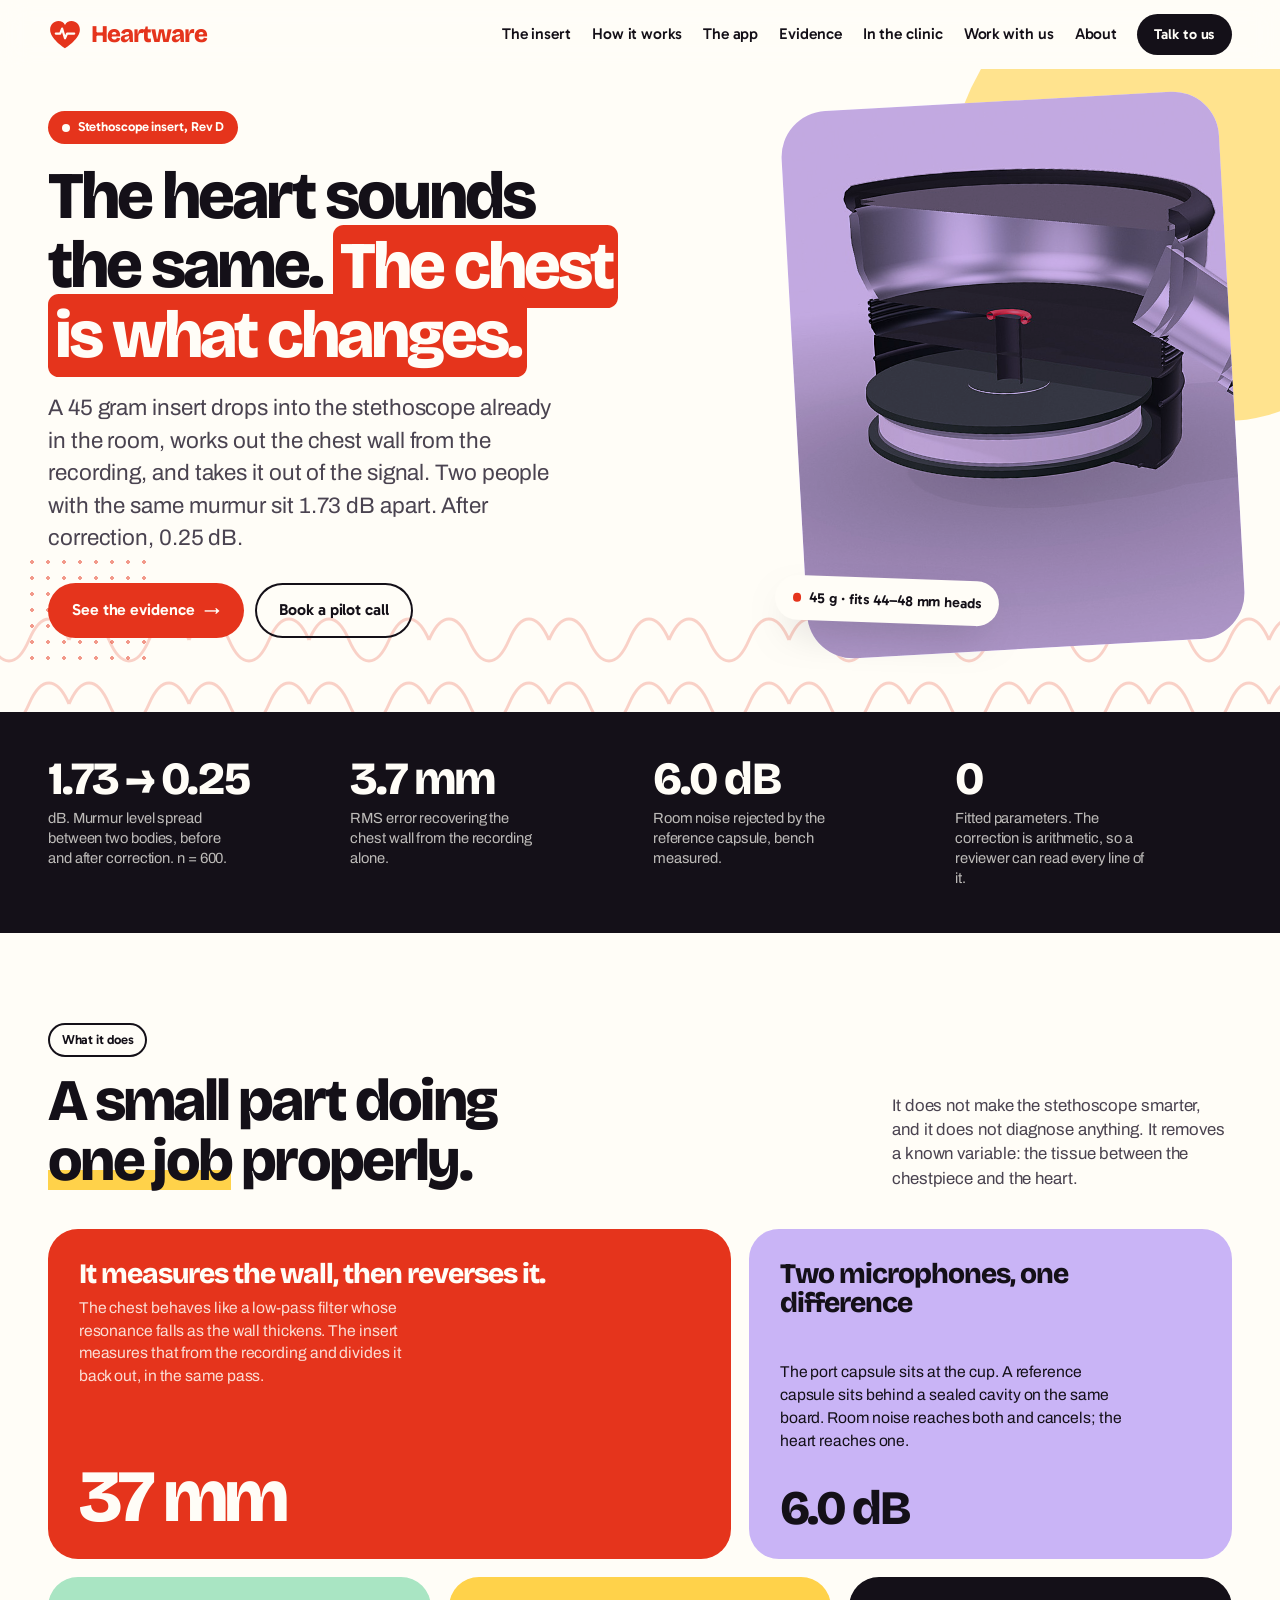
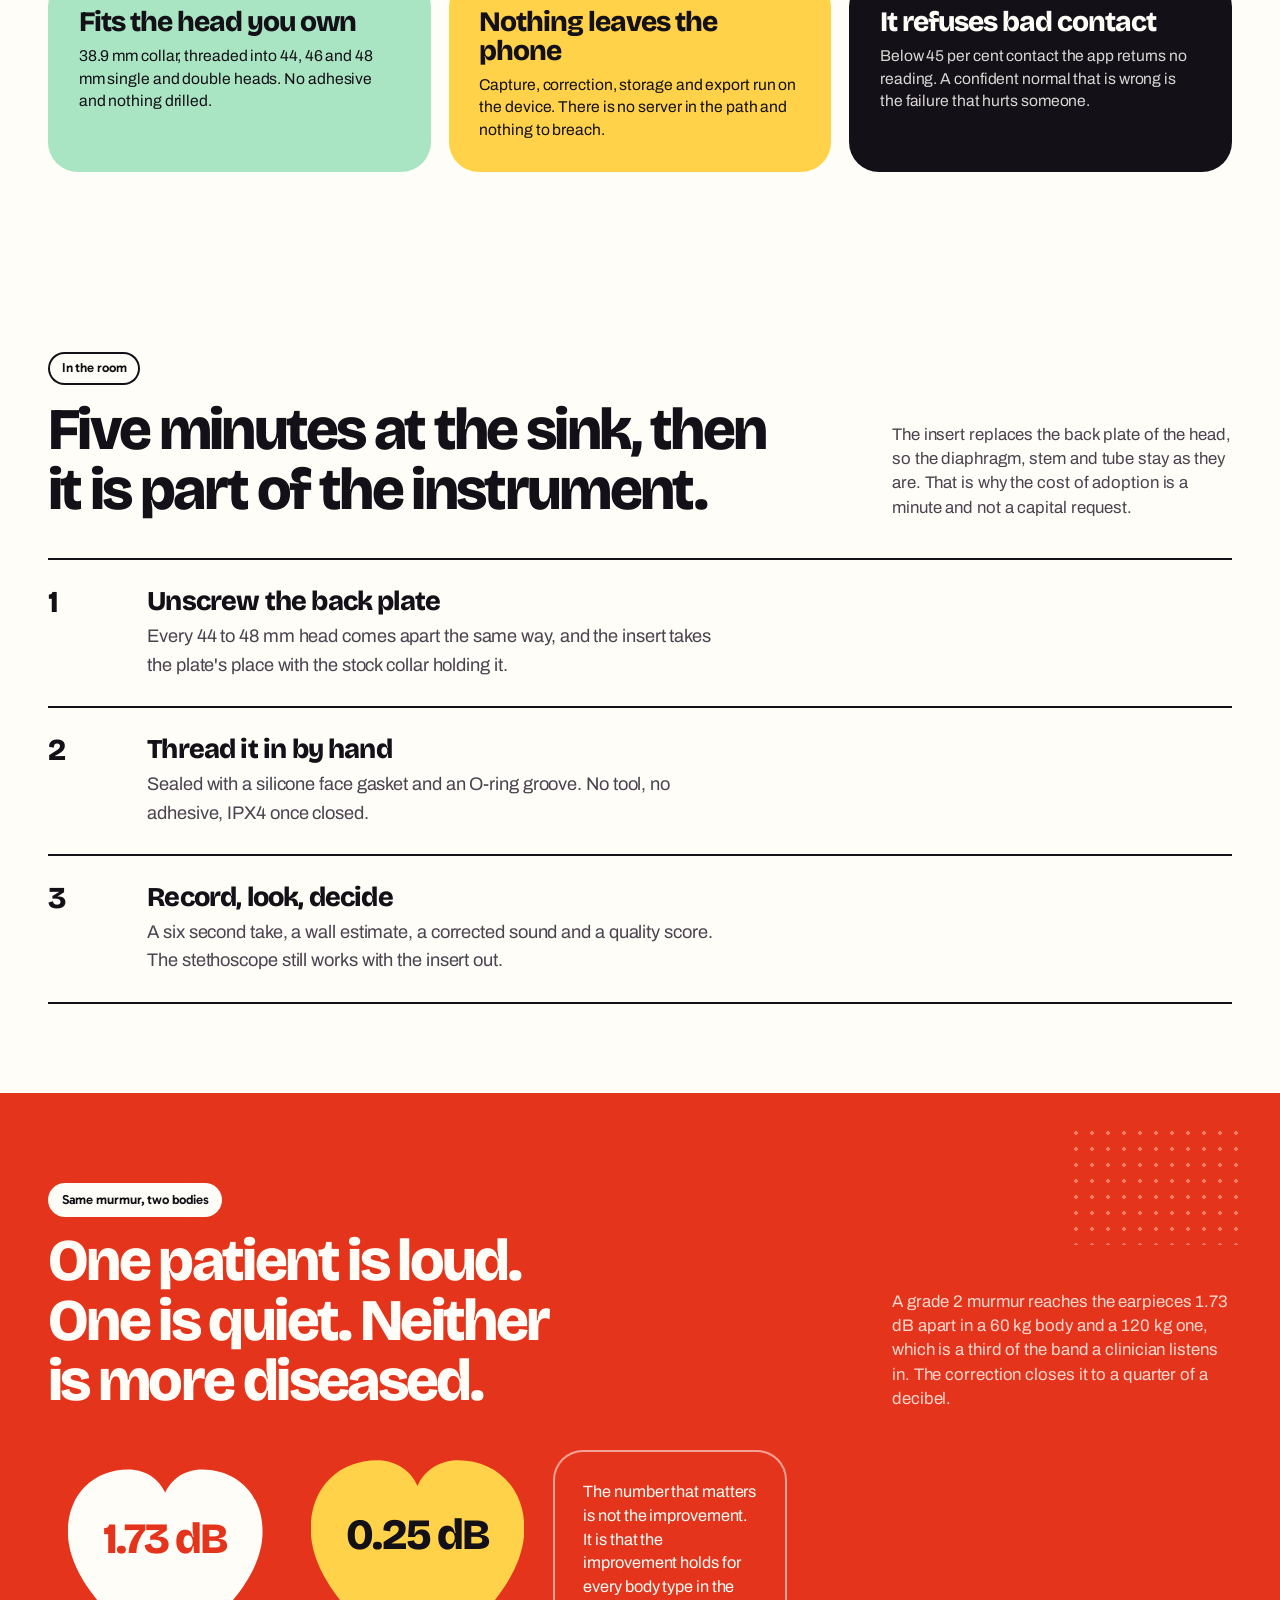
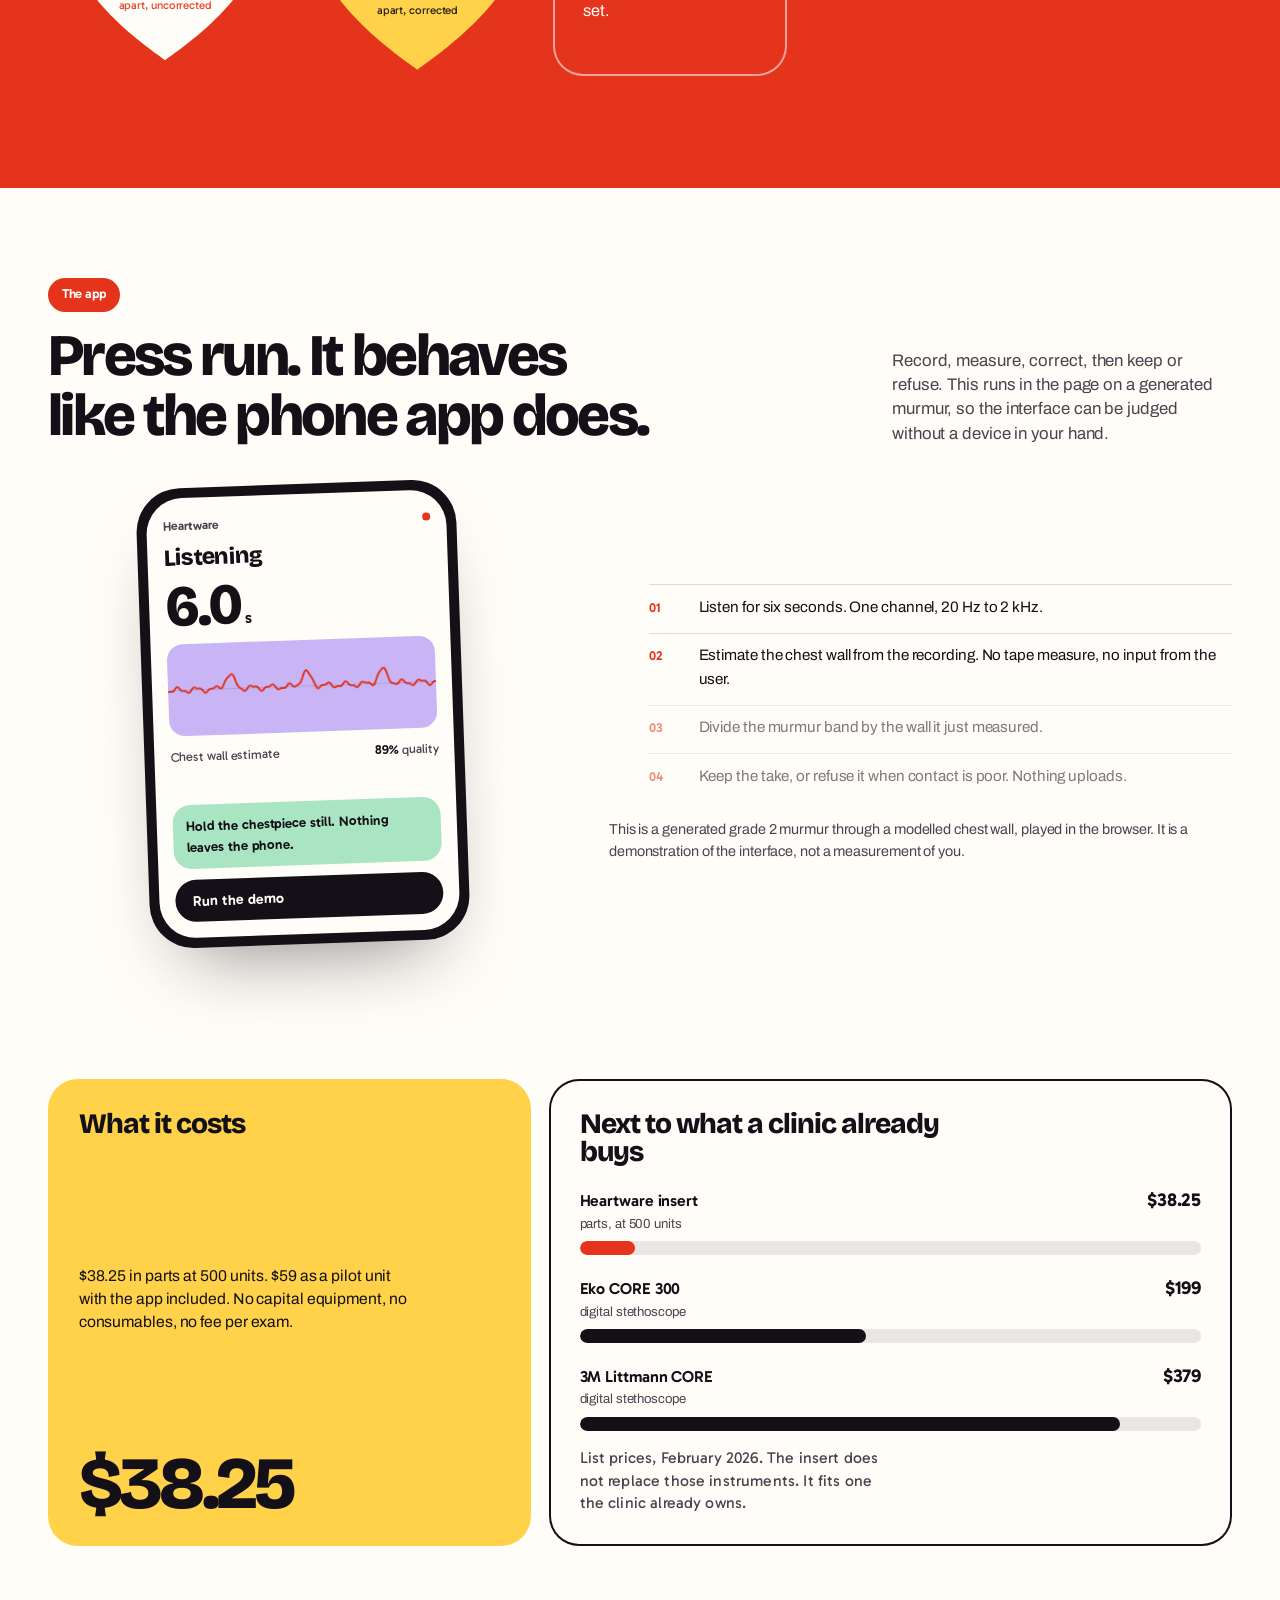
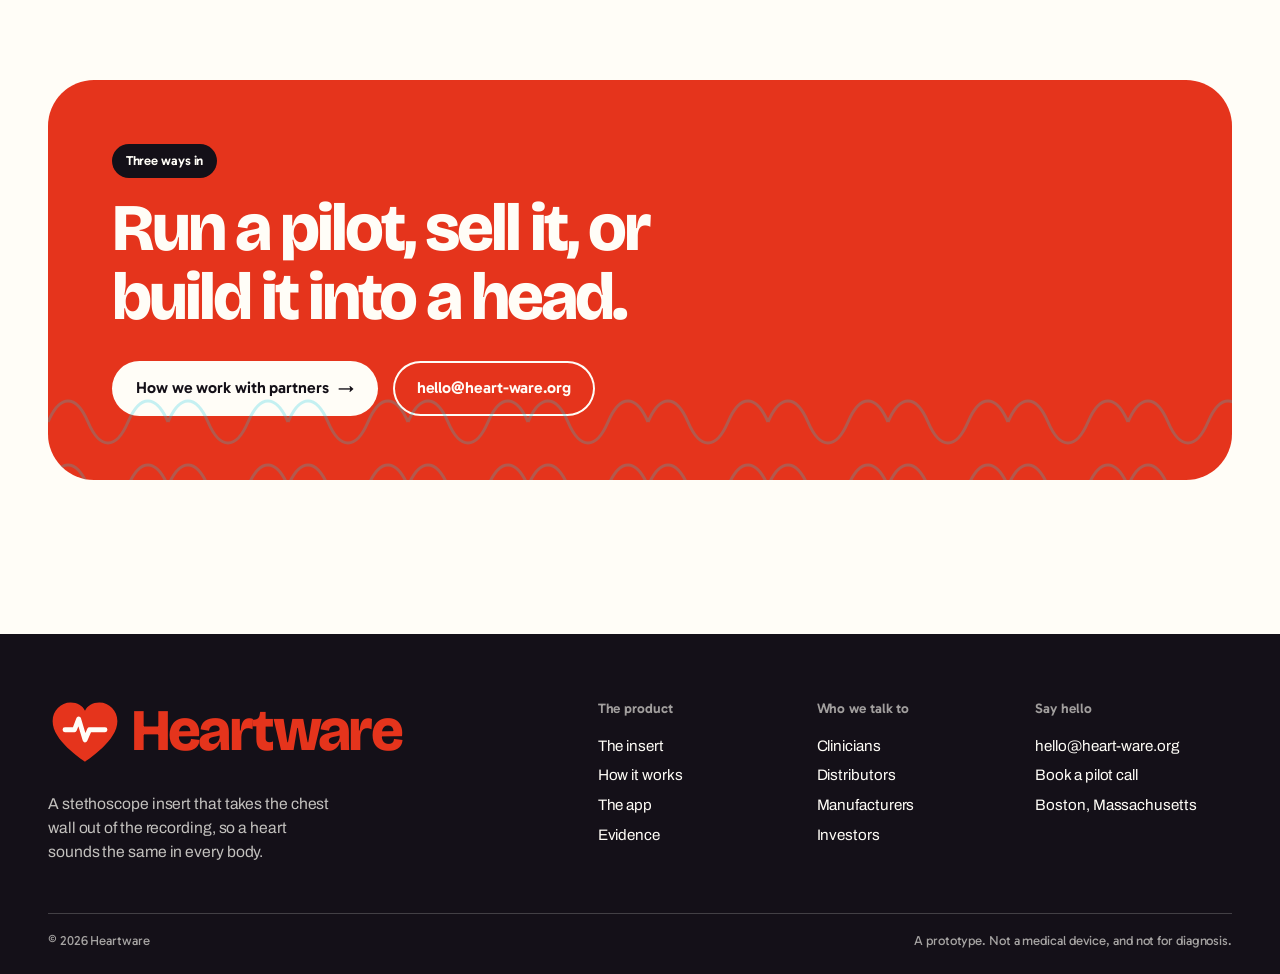
==== commit d633b730: "Say fitted parameters, and mean it: the correction has none." ====
--- a/index.html
+++ b/index.html
@@ -70,7 +70,7 @@
     <div><span class="stat__n">1.73 &rarr; 0.25</span><span class="stat__l">dB. Murmur level spread between two bodies, before and after correction. n = 600.</span></div>
     <div><span class="stat__n">3.7 mm</span><span class="stat__l">RMS error recovering the chest wall from the recording alone.</span></div>
     <div><span class="stat__n">6.0 dB</span><span class="stat__l">Room noise rejected by the reference capsule, bench measured.</span></div>
-    <div><span class="stat__n">0</span><span class="stat__l">Trained parameters in the correction. It is arithmetic, and a reviewer can read it.</span></div>
+    <div><span class="stat__n">0</span><span class="stat__l">Fitted parameters. The correction is arithmetic, so a reviewer can read every line of it.</span></div>
   </div>
 </section>
 
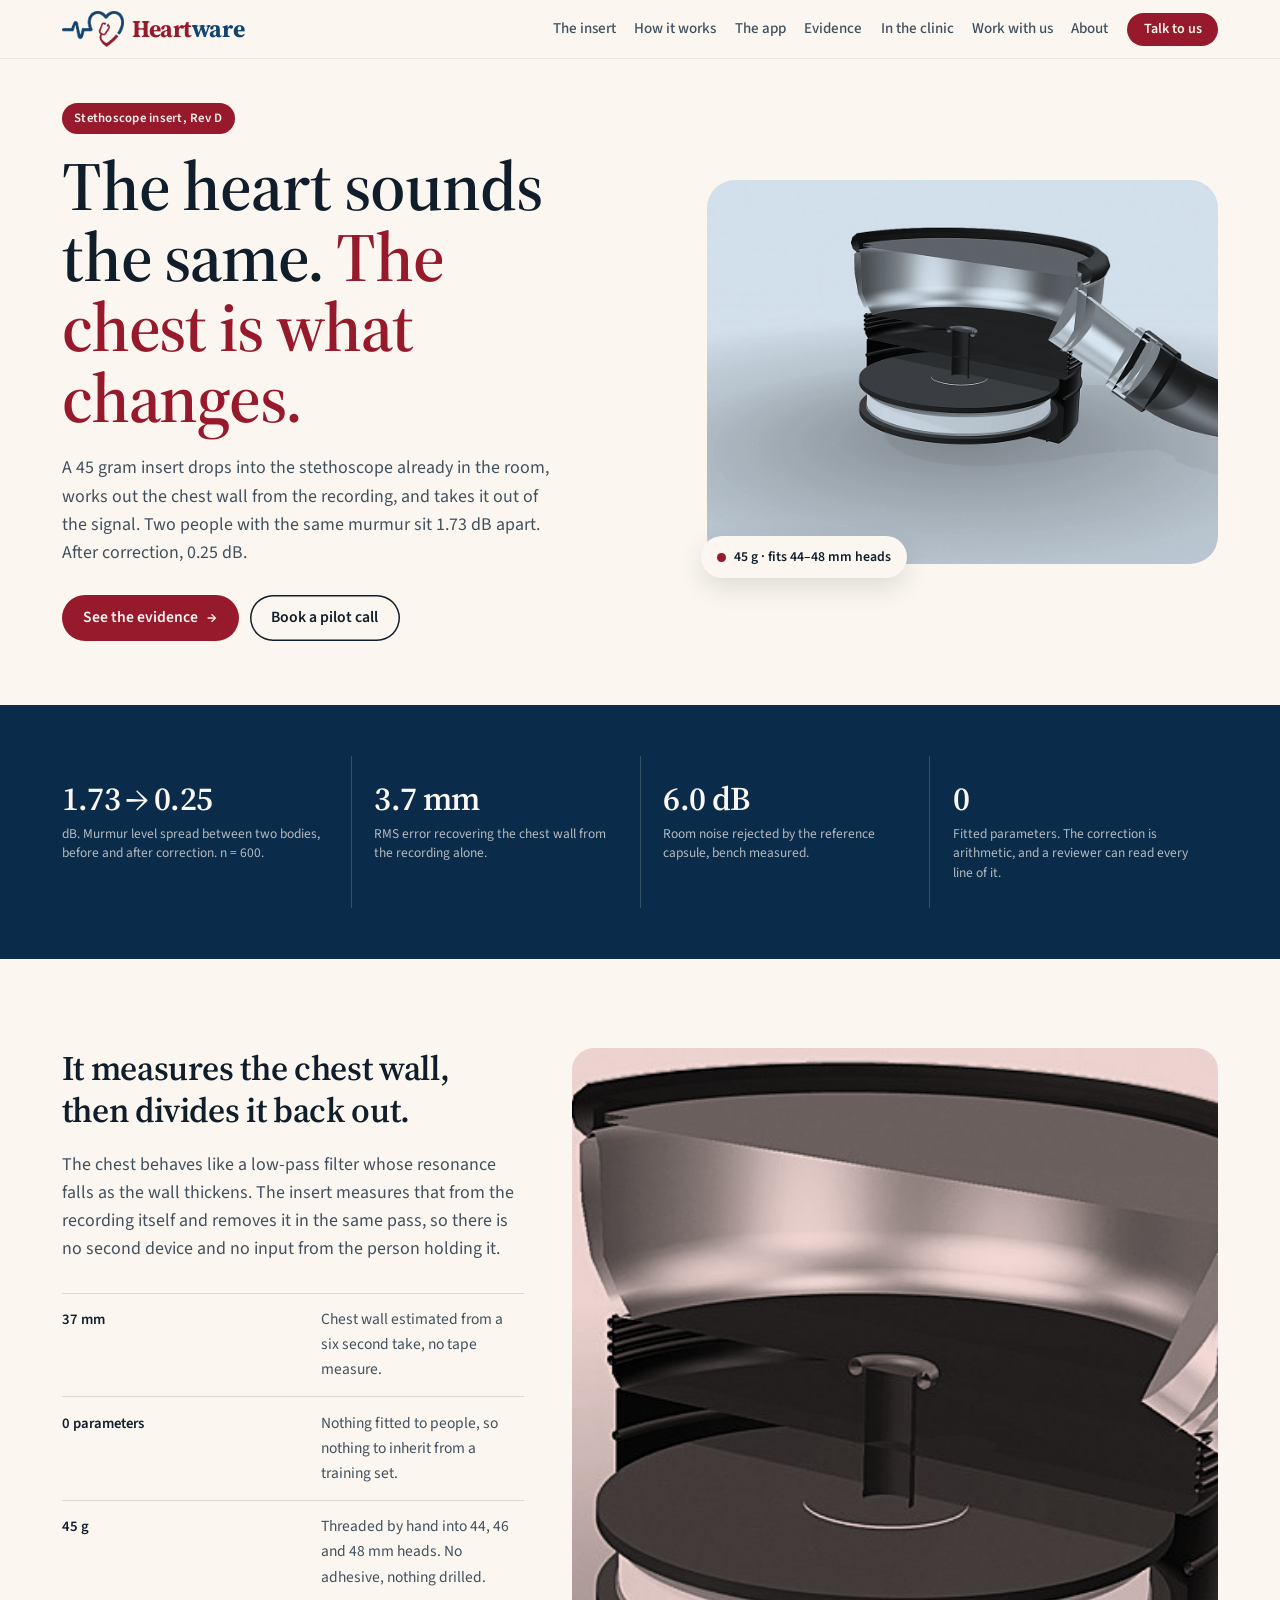
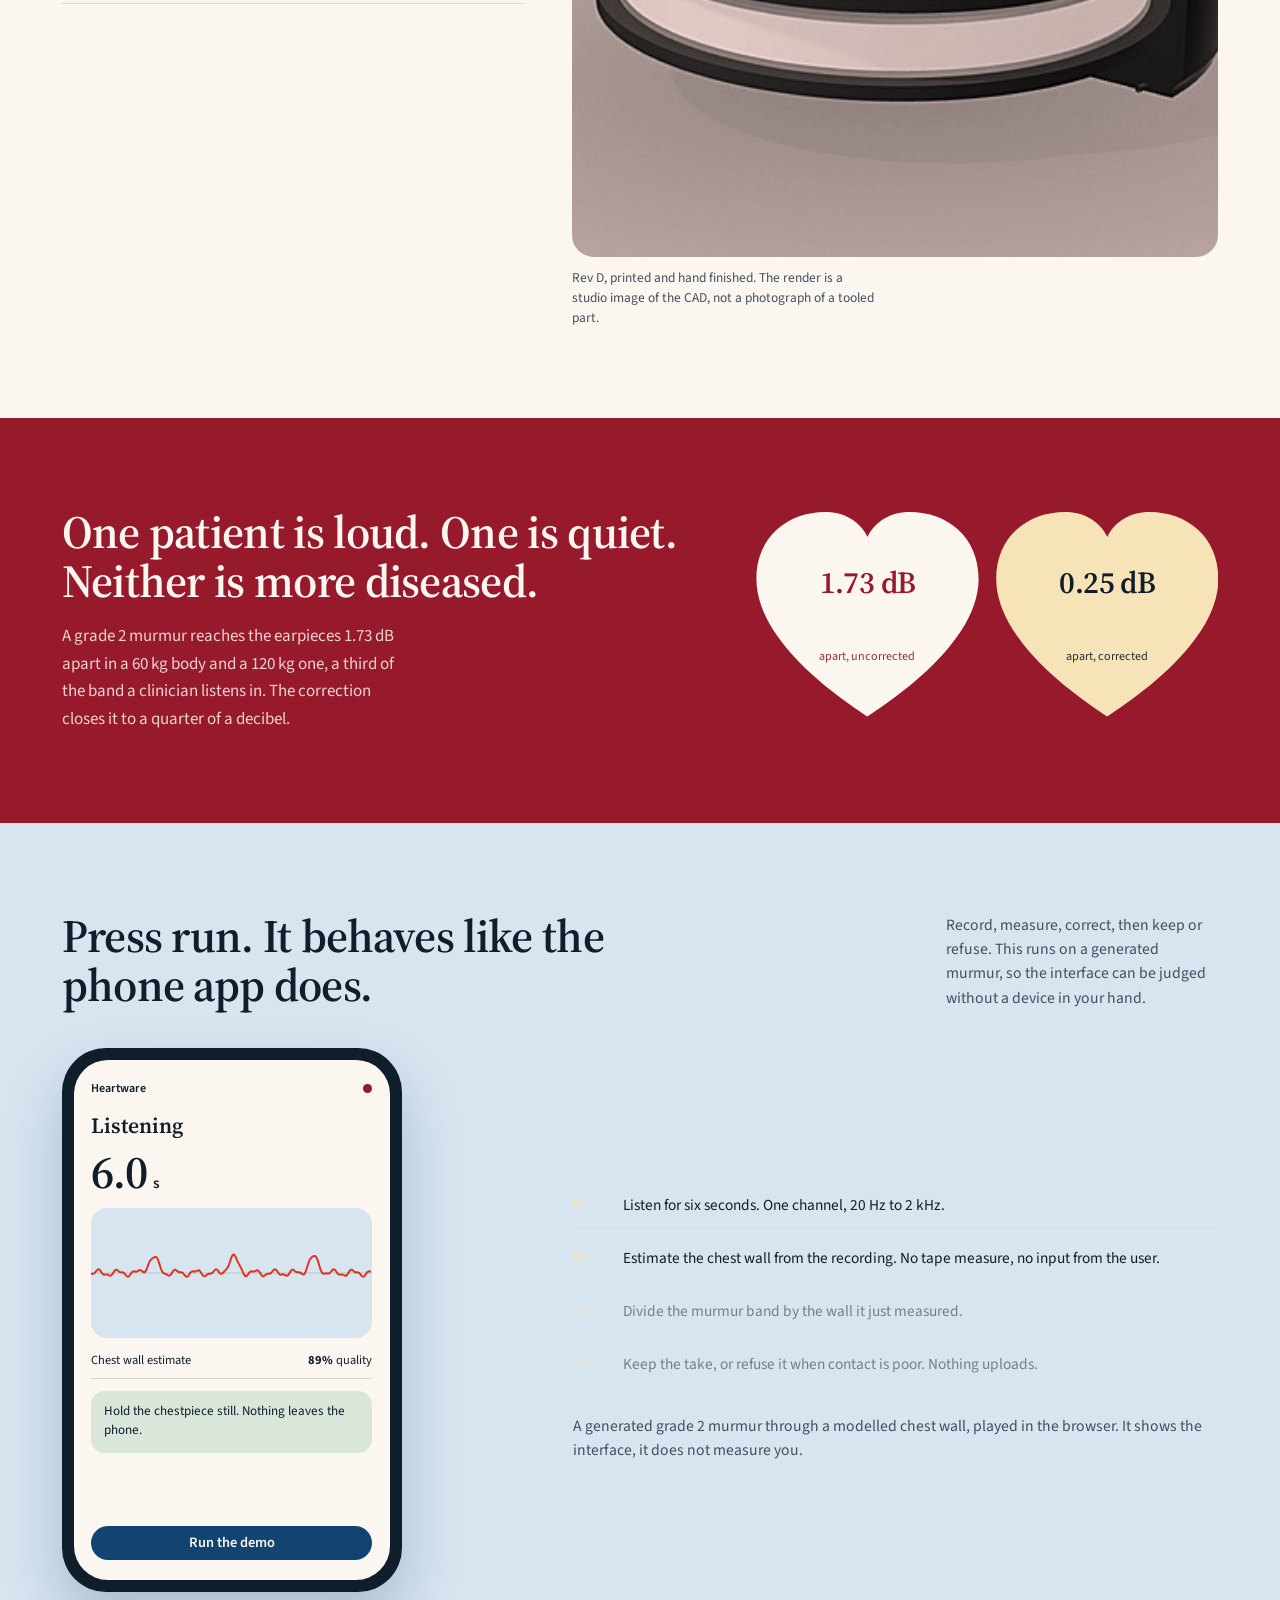
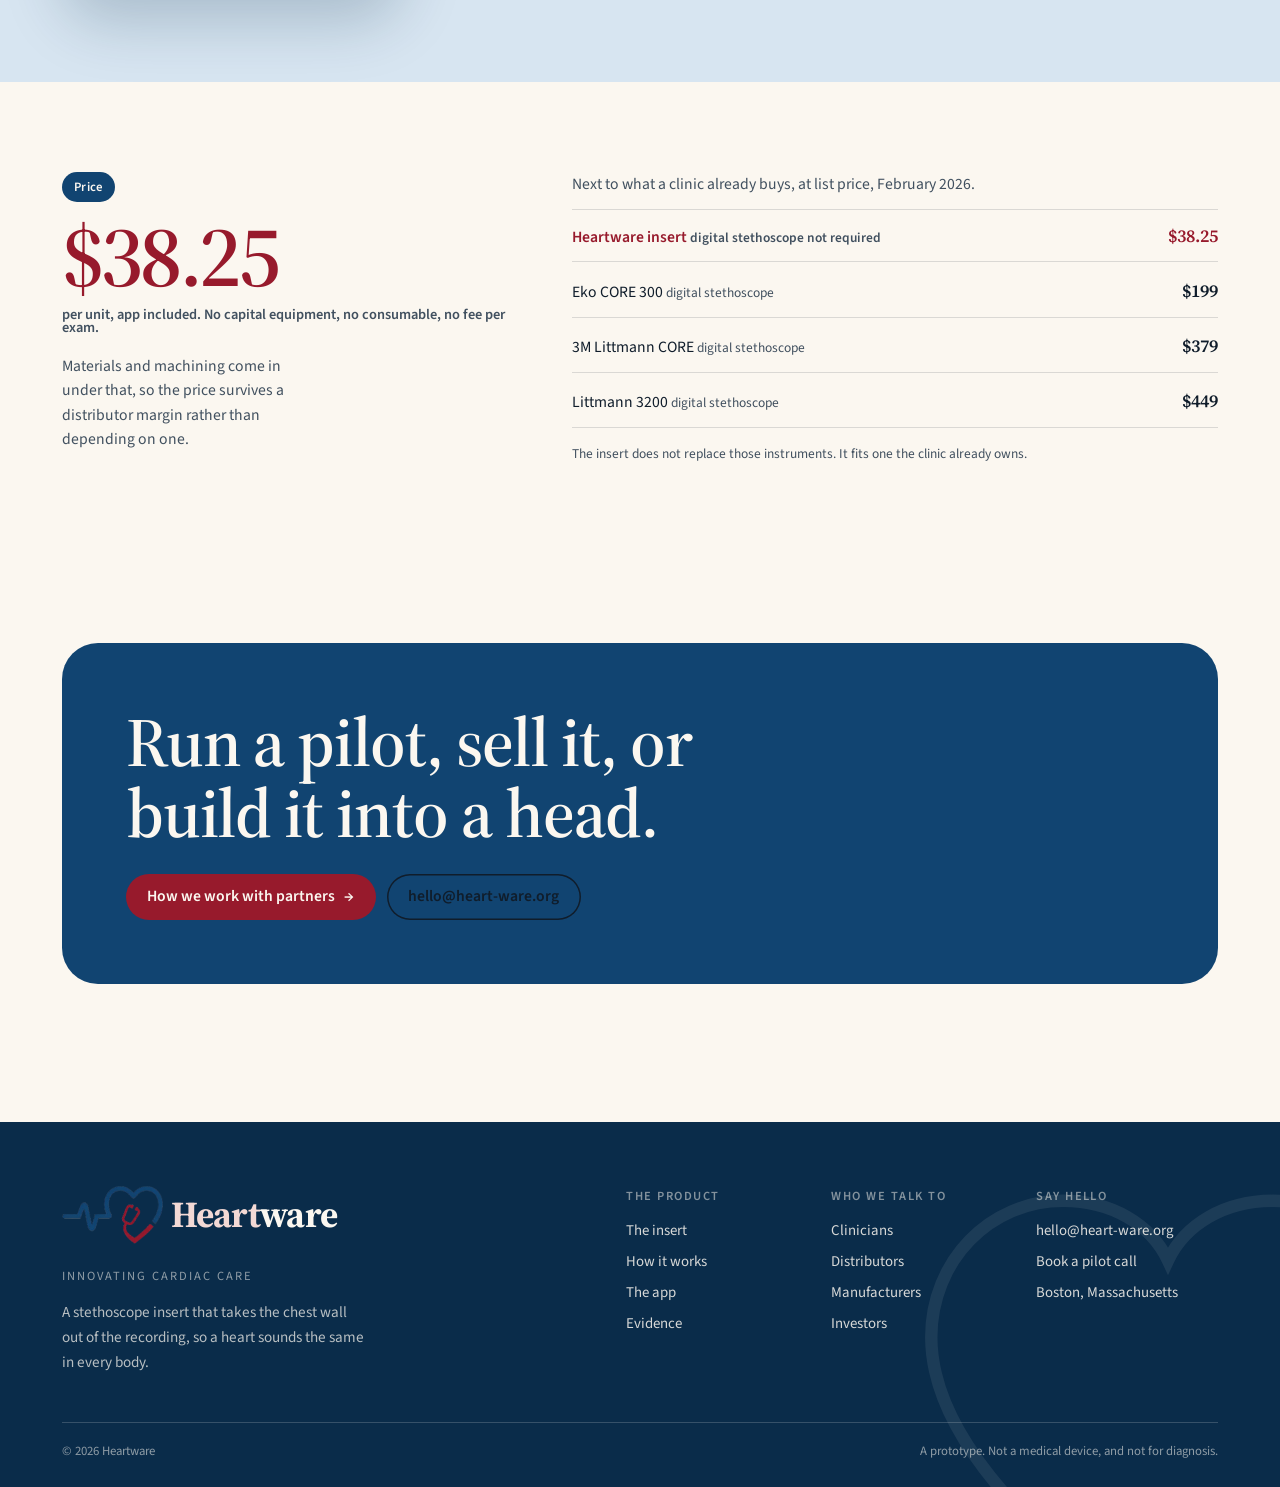
==== commit 7241ea6e: "Use the company's own logo and colours, and cut the remorse. The palette came from nowhere: a vermil" ====
--- a/index.html
+++ b/index.html
@@ -3,15 +3,15 @@
 <head>
 <meta charset="utf-8">
 <meta name="viewport" content="width=device-width, initial-scale=1">
-<title>A stethoscope insert that corrects for the chest wall · Heartware</title>
-<meta name="description" content="Heartware is a 45 g insert that measures the chest wall from the recording and corrects for it, so a heart sounds the same in every body.">
-<meta property="og:title" content="A stethoscope insert that corrects for the chest wall · Heartware">
-<meta property="og:description" content="Heartware is a 45 g insert that measures the chest wall from the recording and corrects for it, so a heart sounds the same in every body.">
+<title>A stethoscope insert that takes the chest wall out of the recording · Heartware</title>
+<meta name="description" content="A 45 gram insert that measures the chest wall from the recording and removes it, so a heart sounds the same in every body.">
+<meta property="og:title" content="A stethoscope insert that takes the chest wall out of the recording · Heartware">
+<meta property="og:description" content="A 45 gram insert that measures the chest wall from the recording and removes it, so a heart sounds the same in every body.">
 <meta property="og:type" content="website">
 <link rel="icon" href="assets/img/logo-mark.png">
 <link rel="preconnect" href="https://fonts.googleapis.com">
 <link rel="preconnect" href="https://fonts.gstatic.com" crossorigin>
-<link href="https://fonts.googleapis.com/css2?family=Bricolage+Grotesque:opsz,wght@12..96,400;12..96,600;12..96,800&family=Gabarito:wght@500;600;700&family=Archivo:wght@400;500;600&display=swap" rel="stylesheet">
+<link href="https://fonts.googleapis.com/css2?family=Source+Serif+4:opsz,wght@8..60,400;8..60,600;8..60,700&family=Source+Sans+3:wght@400;500;600;700&display=swap" rel="stylesheet">
 <link rel="stylesheet" href="assets/css/site.css">
 <script>document.documentElement.classList.add('js');</script>
 </head>
@@ -24,8 +24,7 @@
 <header class="nav" data-open="false">
   <div class="nav__in">
     <a class="brand" href="index.html" aria-label="Heartware, home">
-      <svg class="brand__mark" viewBox="0 0 48 44" aria-hidden="true" focusable="false"><path d="M24 41.4C21.7 39.6 3 27.6 3 15.1 3 8.3 8.2 3 14.7 3c4.3 0 7.8 2.1 9.3 5.3C25.5 5.1 29 3 33.3 3 39.8 3 45 8.3 45 15.1c0 12.5-18.7 24.5-21 26.3Z" fill="currentColor"/><path d="M11 20.6h6.2l2.7-7 4.1 13.6 2.9-6.6H37" fill="none" stroke="#fffdf7" stroke-width="3.1" stroke-linecap="round" stroke-linejoin="round"/></svg>
-      <span class="brand__word">Heartware</span>
+      <img class="brand__mark" src="assets/img/logo-mark.png" alt="" width="319" height="183" decoding="async"><span class="brand__word"><b>Heart</b>ware</span>
     </a>
     <button class="nav__toggle" aria-expanded="false">Menu</button>
     <nav class="nav__links" aria-label="Primary">
@@ -36,176 +35,134 @@
         <a href="clinical.html">In the clinic</a>
         <a href="partnerships.html">Work with us</a>
         <a href="about.html">About</a>
-        <a class="btn btn--sm" href="contact.html">Talk to us</a>
+        <a class="btn btn--sm btn--wine" href="contact.html">Talk to us</a>
     </nav>
   </div>
 </header>
 <main>
 
 <section class="hero">
-  <div class="deco waves" style="left:-4%;bottom:-6px;right:-4%;height:110px;opacity:.22"></div>
-  <div class="deco blob" style="width:30rem;height:30rem;right:-9rem;top:-8rem;background:var(--butter);opacity:.6"></div>
-  <div class="deco dots" style="left:1.5rem;bottom:3rem;width:130px;height:110px;color:var(--red);opacity:.5"></div>
+  <div class="deco deco--waves" style="left:0;right:0;bottom:0;height:64px;opacity:.5"></div>
   <div class="wrap hero__grid">
     <div class="hero__type">
-      <span class="kicker kicker--red"><i class="kicker__dot"></i>Stethoscope insert, Rev D</span>
-      <h1 class="display">The heart sounds the same. <span class="hl">The chest is what changes.</span></h1>
+      <span class="kicker kicker--wine">Stethoscope insert, Rev D</span>
+      <h1 class="display">The heart sounds the same. <span class="display--wine">The chest is what changes.</span></h1>
       <p class="lede">A 45 gram insert drops into the stethoscope already in the room, works out the chest wall from the recording, and takes it out of the signal. Two people with the same murmur sit 1.73 dB apart. After correction, 0.25 dB.</p>
       <div class="hero__actions">
-        <a class="btn btn--red" href="evidence.html">See the evidence <span class="btn__arrow">&rarr;</span></a>
+        <a class="btn btn--wine" href="evidence.html">See the evidence <span class="btn__arrow">&rarr;</span></a>
         <a class="btn btn--ghost" href="contact.html">Book a pilot call</a>
       </div>
     </div>
     <div class="hero__art">
       <div class="hero__frame">
-        <img src="assets/img/product-cut.jpg" alt="CAD render of Rev D sectioned along its axis, seated in a stethoscope head" width="1200" height="900">
+        <img src="assets/img/product-cut.jpg" alt="Studio render of Rev D sectioned along its axis, seated in a stethoscope head" width="1200" height="900">
       </div>
       <div class="hero__badge"><i></i>45 g &middot; fits 44&ndash;48 mm heads</div>
     </div>
   </div>
 </section>
 
-<section class="band band--ink sec--tight">
+<section class="band--ink sec--tight">
   <div class="wrap stats">
     <div><span class="stat__n">1.73 &rarr; 0.25</span><span class="stat__l">dB. Murmur level spread between two bodies, before and after correction. n = 600.</span></div>
     <div><span class="stat__n">3.7 mm</span><span class="stat__l">RMS error recovering the chest wall from the recording alone.</span></div>
     <div><span class="stat__n">6.0 dB</span><span class="stat__l">Room noise rejected by the reference capsule, bench measured.</span></div>
-    <div><span class="stat__n">0</span><span class="stat__l">Fitted parameters. The correction is arithmetic, so a reviewer can read every line of it.</span></div>
+    <div><span class="stat__n">0</span><span class="stat__l">Fitted parameters. The correction is arithmetic, and a reviewer can read every line of it.</span></div>
   </div>
 </section>
 
 <section class="sec">
-  <div class="wrap">
-    <div class="head">
+  <div class="wrap split split--57 split--top">
+    <div>
+      <h2 class="stmt">It measures the chest wall, then divides it back out.</h2>
+      <p class="lede" style="margin-top:1.2rem">The chest behaves like a low-pass filter whose resonance falls as the wall thickens. The insert measures that from the recording itself and removes it in the same pass, so there is no second device and no input from the person holding it.</p>
+      <div class="rows" style="margin-top:1.8rem">
+        <div class="row"><span class="row__k">37 mm</span><span class="row__v">Chest wall estimated from a six second take, no tape measure.</span></div>
+        <div class="row"><span class="row__k">0 parameters</span><span class="row__v">Nothing fitted to people, so nothing to inherit from a training set.</span></div>
+        <div class="row"><span class="row__k">45 g</span><span class="row__v">Threaded by hand into 44, 46 and 48 mm heads. No adhesive, nothing drilled.</span></div>
+      </div>
+    </div>
+    <figure class="pic pic--blush">
+      <div class="pic__box" style="aspect-ratio:4/5"><img src="assets/img/product-band.jpg" alt="Studio render of the insert on its side, showing the collar and the gasket groove" width="1200" height="1500"></div>
+      <figcaption>Rev D, printed and hand finished. The render is a studio image of the CAD, not a photograph of a tooled part.</figcaption>
+    </figure>
+  </div>
+</section>
+
+<section class="band--wine sec">
+  <div class="wrap">
+    <div class="split split--75 split--top">
       <div>
-        <span class="kicker kicker--ghost">What it does</span>
-        <h2 class="display display--md">A small part doing <span class="mark">one job</span> properly.</h2>
-      </div>
-      <p class="head__aside">It does not make the stethoscope smarter, and it does not diagnose anything. It removes a known variable: the tissue between the chestpiece and the heart.</p>
-    </div>
-    <div class="tiles">
-      <div class="tile tile--red w7 tile--tall rise">
-        <div>
-          <h3>It measures the wall, then reverses it.</h3>
-          <p>The chest behaves like a low-pass filter whose resonance falls as the wall thickens. The insert measures that from the recording and divides it back out, in the same pass.</p>
-        </div>
-        <span class="tile__n">37 mm</span>
-      </div>
-      <div class="tile tile--lilac w5 tile--tall rise">
-        <h3>Two microphones, one difference</h3>
-        <p>The port capsule sits at the cup. A reference capsule sits behind a sealed cavity on the same board. Room noise reaches both and cancels; the heart reaches one.</p>
-        <span class="tile__n" style="font-size:clamp(2rem,4vw,3rem)">6.0 dB</span>
-      </div>
-      <div class="tile tile--mint w4 rise"><h3>Fits the head you own</h3><p>38.9 mm collar, threaded into 44, 46 and 48 mm single and double heads. No adhesive and nothing drilled.</p></div>
-      <div class="tile tile--butter w4 rise"><h3>Nothing leaves the phone</h3><p>Capture, correction, storage and export run on the device. There is no server in the path and nothing to breach.</p></div>
-      <div class="tile tile--ink w4 rise"><h3>It refuses bad contact</h3><p>Below 45 per cent contact the app returns no reading. A confident normal that is wrong is the failure that hurts someone.</p></div>
-    </div>
+        <h2 class="display display--md">One patient is loud. One is quiet. Neither is more diseased.</h2>
+        <p style="margin-top:1.1rem;max-width:44ch;color:rgba(251,247,240,.84)">A grade 2 murmur reaches the earpieces 1.73 dB apart in a 60 kg body and a 120 kg one, a third of the band a clinician listens in. The correction closes it to a quarter of a decibel.</p>
+      </div>
+      <div class="tiles">
+        <div class="w6 heartwrap"><div class="heartstat heartstat--paper"><span class="heartstat__n">1.73 dB</span><span class="heartstat__l">apart, uncorrected</span></div></div>
+        <div class="w6 heartwrap"><div class="heartstat heartstat--butter"><span class="heartstat__n">0.25 dB</span><span class="heartstat__l">apart, corrected</span></div></div>
+      </div>
+    </div>
+  </div>
+</section>
+
+<section class="band--sky sec">
+  <div class="wrap">
+    <div class="split split--75" style="align-items:end;margin-bottom:clamp(1.6rem,3vw,2.6rem)">
+      <h2 class="display display--md">Press run. It behaves like the phone app does.</h2>
+      <p class="small" style="max-width:34ch;justify-self:end">Record, measure, correct, then keep or refuse. This runs on a generated murmur, so the interface can be judged without a device in your hand.</p>
+    </div>
+
+<div class="demo" data-demo>
+  <div class="demo__phone">
+    <div class="demo__screen">
+      <div class="demo__bar"><span>Heartware</span><span class="demo__dot" data-demo-dot></span></div>
+      <div class="demo__state" data-demo-state>Ready</div>
+      <div class="demo__big" data-demo-big>&#8212;</div>
+      <canvas class="demo__wave" data-demo-wave aria-label="Waveform of the recorded heart sound"></canvas>
+      <div class="demo__kv"><span>Chest wall estimate</span><span><b data-demo-q>89%</b> quality</span></div>
+      <div class="demo__verdict" data-demo-verdict>Press run to play a generated grade 2 murmur.</div>
+      <button class="btn btn--sm" data-demo-run>Run the demo</button>
+    </div>
+  </div>
+  <div>
+    <ol class="demo__steps">
+      <li class="demo__step on" data-demo-step><b>01</b><span>Listen for six seconds. One channel, 20 Hz to 2 kHz.</span></li>
+      <li class="demo__step" data-demo-step><b>02</b><span>Estimate the chest wall from the recording. No tape measure, no input from the user.</span></li>
+      <li class="demo__step" data-demo-step><b>03</b><span>Divide the murmur band by the wall it just measured.</span></li>
+      <li class="demo__step" data-demo-step><b>04</b><span>Keep the take, or refuse it when contact is poor. Nothing uploads.</span></li>
+    </ol>
+    <p class="small" style="margin-top:1.4rem">A generated grade 2 murmur through a modelled chest wall, played in the browser. It shows the interface, it does not measure you.</p>
+  </div>
+</div>
+
   </div>
 </section>
 
 <section class="sec">
-  <div class="wrap">
-    <div class="head">
-      <div>
-        <span class="kicker kicker--ghost">In the room</span>
-        <h2 class="display display--md">Five minutes at the sink, then it is part of the instrument.</h2>
-      </div>
-      <p class="head__aside">The insert replaces the back plate of the head, so the diaphragm, stem and tube stay as they are. That is why the cost of adoption is a minute and not a capital request.</p>
-    </div>
-    <div class="steps">
-      <div class="step rise"><span class="step__n">1</span><div><h3>Unscrew the back plate</h3><p>Every 44 to 48 mm head comes apart the same way, and the insert takes the plate's place with the stock collar holding it.</p></div></div>
-      <div class="step rise"><span class="step__n">2</span><div><h3>Thread it in by hand</h3><p>Sealed with a silicone face gasket and an O-ring groove. No tool, no adhesive, IPX4 once closed.</p></div></div>
-      <div class="step rise"><span class="step__n">3</span><div><h3>Record, look, decide</h3><p>A six second take, a wall estimate, a corrected sound and a quality score. The stethoscope still works with the insert out.</p></div></div>
-    </div>
-  </div>
-</section>
-
-<section class="band band--red sec">
-  <div class="deco dots" style="right:2rem;top:2rem;width:180px;height:120px;opacity:.35;color:var(--paper)"></div>
-  <div class="wrap">
-    <div class="head" style="margin-bottom:1.4rem">
-      <div>
-        <span class="kicker">Same murmur, two bodies</span>
-        <h2 class="display display--md">One patient is loud. One is quiet. Neither is more diseased.</h2>
-      </div>
-      <p class="head__aside" style="color:rgba(255,253,247,.82)">A grade 2 murmur reaches the earpieces 1.73 dB apart in a 60 kg body and a 120 kg one, which is a third of the band a clinician listens in. The correction closes it to a quarter of a decibel.</p>
-      <div class="tiles">
-      <div class="w4 heartwrap"><div class="heartstat heartstat--paper"><span class="heartstat__n">1.73 dB</span><span class="heartstat__l">apart, uncorrected</span></div></div>
-      <div class="w4 heartwrap"><div class="heartstat heartstat--butter"><span class="heartstat__n">0.25 dB</span><span class="heartstat__l">apart, corrected</span></div></div>
-      <div class="tile w4" style="background:transparent;color:var(--paper);box-shadow:inset 0 0 0 2px rgba(255,253,247,.55)">
-        <p style="font-size:1.02rem;max-width:32ch">The number that matters is not the improvement. It is that the improvement holds for every body type in the set.</p>
-      </div>
+  <div class="wrap price">
+    <div>
+      <span class="kicker kicker--navy">Price</span>
+      <p class="price__n" style="margin-top:.9rem">$38.25<small>per unit, app included. No capital equipment, no consumable, no fee per exam.</small></p>
+      <p class="small" style="margin-top:1.2rem;max-width:32ch">Materials and machining come in under that, so the price survives a distributor margin rather than depending on one.</p>
+    </div>
+    <div>
+      <p class="small" style="margin-bottom:.8rem">Next to what a clinic already buys, at list price, February 2026.</p>
+      <ul class="pricelist">
+        <li><span class="us">Heartware insert <span class="tiny">digital stethoscope not required</span></span><b class="us">$38.25</b></li>
+        <li><span>Eko CORE 300 <span class="tiny">digital stethoscope</span></span><b>$199</b></li>
+        <li><span>3M Littmann CORE <span class="tiny">digital stethoscope</span></span><b>$379</b></li>
+        <li><span>Littmann 3200 <span class="tiny">digital stethoscope</span></span><b>$449</b></li>
+      </ul>
+      <p class="tiny" style="margin-top:1rem">The insert does not replace those instruments. It fits one the clinic already owns.</p>
     </div>
   </div>
 </section>
 
 <section class="sec">
   <div class="wrap">
-    <div class="head">
-      <div>
-        <span class="kicker kicker--red">The app</span>
-        <h2 class="display display--md">Press run. It behaves like the phone app does.</h2>
-      </div>
-      <p class="head__aside">Record, measure, correct, then keep or refuse. This runs in the page on a generated murmur, so the interface can be judged without a device in your hand.</p>
-    </div>
-    
-<div class="demo" data-demo>
-  <div class="demo__stage">
-    <div class="demo__phone">
-      <div class="demo__screen">
-        <div class="demo__bar"><span>Heartware</span><span class="demo__dot" data-demo-dot></span></div>
-        <div class="demo__state" data-demo-state>Ready</div>
-        <div class="demo__big" data-demo-big>&#8212;</div>
-        <canvas class="demo__wave" data-demo-wave aria-label="Waveform of the recorded heart sound"></canvas>
-        <div class="demo__kv"><span>Chest wall estimate</span><span><b data-demo-q>89%</b> quality</span></div>
-        <div class="demo__verdict" data-demo-verdict>Press run to play a generated grade 2 murmur.</div>
-        <button class="btn btn--sm" data-demo-run>Run the demo</button>
-      </div>
-    </div>
-    <div>
-      <ol class="demo__steps">
-        <li class="demo__step on" data-demo-step><b>01</b><span>Listen for six seconds. One channel, 20 Hz to 2 kHz.</span></li>
-        <li class="demo__step" data-demo-step><b>02</b><span>Estimate the chest wall from the recording. No tape measure, no input from the user.</span></li>
-        <li class="demo__step" data-demo-step><b>03</b><span>Divide the murmur band by the wall it just measured.</span></li>
-        <li class="demo__step" data-demo-step><b>04</b><span>Keep the take, or refuse it when contact is poor. Nothing uploads.</span></li>
-      </ol>
-      <p class="small" style="margin-top:1.2rem">This is a generated grade 2 murmur through a modelled chest wall, played in the browser. It is a demonstration of the interface, not a measurement of you.</p>
-    </div>
-  </div>
-</div>
-
-  </div>
-</section>
-
-<section class="sec--tight">
-  <div class="wrap">
-    <div class="tiles">
-      <div class="tile tile--butter w5 tile--tall">
-        <h3>What it costs</h3>
-        <p>$38.25 in parts at 500 units. $59 as a pilot unit with the app included. No capital equipment, no consumables, no fee per exam.</p>
-        <span class="tile__n">$38.25</span>
-      </div>
-      <div class="tile tile--paper w7" style="box-shadow:inset 0 0 0 2px var(--ink)">
-        <h3 style="max-width:22ch">Next to what a clinic already buys</h3>
-        <div class="bars" style="margin-top:1.2rem">
-          <div class="bar bar--us"><div class="bar__top"><span class="bar__name">Heartware insert<span>parts, at 500 units</span></span><span class="bar__p">$38.25</span></div><div class="bar__track"><div class="bar__fill" style="width:9%"></div></div></div>
-          <div class="bar"><div class="bar__top"><span class="bar__name">Eko CORE 300<span>digital stethoscope</span></span><span class="bar__p">$199</span></div><div class="bar__track"><div class="bar__fill" style="width:46%"></div></div></div>
-          <div class="bar"><div class="bar__top"><span class="bar__name">3M Littmann CORE<span>digital stethoscope</span></span><span class="bar__p">$379</span></div><div class="bar__track"><div class="bar__fill" style="width:87%"></div></div></div>
-        </div>
-        <p class="tiny" style="margin-top:1rem">List prices, February 2026. The insert does not replace those instruments. It fits one the clinic already owns.</p>
-      </div>
-    </div>
-  </div>
-</section>
-
-<section class="sec">
-  <div class="wrap">
     <div class="cta">
-      <div class="deco waves" style="left:0;right:0;bottom:-10px;height:100px;opacity:.25;filter:invert(1)"></div>
-      <span class="kicker" style="background:var(--ink);color:var(--paper)">Three ways in</span>
-      <h2 class="display" style="margin-top:1rem">Run a pilot, sell it, or build it into a head.</h2>
+      <h2 class="display">Run a pilot, sell it, or build it into a head.</h2>
       <div class="cta__row">
-        <a class="btn" href="partnerships.html">How we work with partners <span class="btn__arrow">&rarr;</span></a>
+        <a class="btn btn--wine" href="partnerships.html">How we work with partners <span class="btn__arrow">&rarr;</span></a>
         <a class="btn btn--ghost" href="contact.html">hello@heart-ware.org</a>
       </div>
     </div>
@@ -214,13 +171,14 @@
 </main>
 
 <footer class="foot">
+  <svg class="foot__heart" viewBox="0 0 48 44" aria-hidden="true"><path d="M24 41.4C21.7 39.6 3 27.6 3 15.1 3 8.3 8.2 3 14.7 3c4.3 0 7.8 2.1 9.3 5.3C25.5 5.1 29 3 33.3 3 39.8 3 45 8.3 45 15.1c0 12.5-18.7 24.5-21 26.3Z" fill="none" stroke="currentColor" stroke-width="1.1"/></svg>
   <div class="wrap">
     <div class="foot__top">
-      <div>
+      <div class="foot__brand">
         <a class="brand brand--big" href="index.html" aria-label="Heartware, home">
-          <svg class="brand__mark" viewBox="0 0 48 44" aria-hidden="true" focusable="false"><path d="M24 41.4C21.7 39.6 3 27.6 3 15.1 3 8.3 8.2 3 14.7 3c4.3 0 7.8 2.1 9.3 5.3C25.5 5.1 29 3 33.3 3 39.8 3 45 8.3 45 15.1c0 12.5-18.7 24.5-21 26.3Z" fill="currentColor"/><path d="M11 20.6h6.2l2.7-7 4.1 13.6 2.9-6.6H37" fill="none" stroke="#fffdf7" stroke-width="3.1" stroke-linecap="round" stroke-linejoin="round"/></svg>
-          <span class="brand__word">Heartware</span>
+          <img class="brand__mark" src="assets/img/logo-mark.png" alt="" width="319" height="183" decoding="async"><span class="brand__word"><b>Heart</b>ware</span>
         </a>
+        <p class="foot__tag">Innovating cardiac care</p>
         <p class="foot__line">A stethoscope insert that takes the chest wall out of the recording, so a heart sounds the same in every body.</p>
       </div>
       <nav class="foot__cols" aria-label="Footer">
--- a/assets/css/site.css
+++ b/assets/css/site.css
@@ -1,387 +1,372 @@
-/* Heartware. One sheet, one voice: warm paper, flat colour, a heart you can
-   read at arm's length, and type sized so the page is legible from a doorway. */
+/* ==========================================================================
+   Heartware — one stylesheet
+
+   Built on the company's own mark: navy #114471 and wine #971a2c from the
+   logo, against warm paper and a small set of muted pastels. Display type is
+   the serif of the wordmark; the sans of the tagline carries body copy.
+   ========================================================================== */
 
 :root{
-  --paper:#fffdf7;
-  --ink:#141018;
-  --ink-2:#4a4350;
-  --red:#e5341c;
-  --red-deep:#a8200e;
-  --blue:#1b2ce0;
-  --lilac:#c9b4f6;
-  --mint:#a9e5c3;
-  --butter:#ffd24a;
-  --pink:#ffc5ba;
-  --r:30px;
-  --r-lg:46px;
-  --display:"Bricolage Grotesque",system-ui,sans-serif;
-  --body:"Archivo",system-ui,sans-serif;
-  --num:"Gabarito",system-ui,sans-serif;
+  --paper:#fbf7f0;
+  --paper-2:#f4eee4;
+  --ink:#101d2b;
+  --ink-2:#41505f;
+  --navy:#114471;
+  --navy-deep:#0a2c4a;
+  --wine:#971a2c;
+  --wine-deep:#6b1220;
+  --sky:#d7e5f1;
+  --blush:#f3d9d5;
+  --sage:#dbe6da;
+  --butter:#f6e3b7;
+  --lilac:#e1dcef;
+
+  --serif:"Source Serif 4",Georgia,"Times New Roman",serif;
+  --sans:"Source Sans 3",-apple-system,BlinkMacSystemFont,"Segoe UI",sans-serif;
+
   --wrap:1240px;
-  --gut:clamp(1.1rem,4vw,3rem);
+  --gut:clamp(1.1rem,4vw,2.6rem);
+  --r:22px;
 }
 
 *,*::before,*::after{box-sizing:border-box}
-html{-webkit-text-size-adjust:100%}
+html{-webkit-text-size-adjust:100%;scroll-behavior:smooth}
 body{
   margin:0;background:var(--paper);color:var(--ink);
-  font-family:var(--body);font-size:clamp(1rem,.96rem + .3vw,1.14rem);
-  line-height:1.55;letter-spacing:-.005em;
-}
-img{max-width:100%;height:auto;display:block}
-a{color:inherit;text-decoration:none}
-button{font:inherit;color:inherit;background:none;border:0;cursor:pointer}
-h1,h2,h3,h4,p,ul,figure,blockquote{margin:0}
-ul{padding:0;list-style:none}
-::selection{background:var(--red);color:var(--paper)}
-
-.wrap{width:min(100% - var(--gut)*2,var(--wrap));margin-inline:auto;position:relative;z-index:1}
-.sec{padding:clamp(3.4rem,7vw,6.5rem) 0}
-.sec--tight{padding:clamp(2rem,3.5vw,3rem) 0}
-.stack>*+*{margin-top:1.1rem}
-
-/* ---------- type ---------- */
+  font-family:var(--sans);font-size:1.0625rem;line-height:1.62;
+  -webkit-font-smoothing:antialiased;
+}
+img{max-width:100%;display:block}
+a{color:inherit}
+h1,h2,h3,h4,p,figure,ul,ol{margin:0}
+ul,ol{padding:0;list-style:none}
+::selection{background:var(--butter);color:var(--ink)}
+
+.wrap{width:100%;max-width:var(--wrap);margin-inline:auto;padding-inline:var(--gut);position:relative}
+.sec{padding-block:clamp(3.2rem,7vw,6rem)}
+.sec--tight{padding-block:clamp(2.2rem,4vw,3.2rem)}
+.band--ink{background:var(--navy-deep);color:var(--paper)}
+.band--wine{background:var(--wine);color:var(--paper)}
+.band--navy{background:var(--navy);color:var(--paper)}
+.band--sky{background:var(--sky)}
+.band--paper2{background:var(--paper-2)}
+
+/* type ------------------------------------------------------------------- */
 .display{
-  font-family:var(--display);font-weight:800;
-  font-size:clamp(2.6rem,5.2vw,4.5rem);line-height:1.04;
-  letter-spacing:-.045em;text-wrap:balance;
-}
-.display--md{font-size:clamp(2.2rem,4.6vw,3.8rem);line-height:1.02}
-.display--sm{font-size:clamp(1.6rem,2.8vw,2.4rem);line-height:1;letter-spacing:-.035em}
+  font-family:var(--serif);font-weight:600;line-height:1.02;letter-spacing:-.015em;
+  font-size:clamp(2.5rem,5.4vw,4.4rem);
+}
+.display--md{font-size:clamp(1.95rem,3.6vw,3.1rem);line-height:1.06}
+.display--sm{font-size:clamp(1.35rem,2vw,1.7rem);line-height:1.16;font-weight:600}
+.lede{font-size:clamp(1.06rem,1.4vw,1.22rem);line-height:1.58;color:var(--ink-2);max-width:56ch}
+.small{font-size:.98rem;line-height:1.55;color:var(--ink-2)}
+.tiny{font-size:.84rem;line-height:1.5;color:var(--ink-2)}
+.stmt{font-family:var(--serif);font-weight:600;font-size:clamp(1.5rem,2.7vw,2.3rem);line-height:1.2;letter-spacing:-.01em;max-width:22ch}
+.band--ink .lede,.band--wine .lede,.band--navy .lede{color:rgba(251,247,240,.78)}
+.band--ink .small,.band--wine .small,.band--navy .small,
+.band--ink .tiny,.band--wine .tiny,.band--navy .tiny{color:rgba(251,247,240,.66)}
+
 .kicker{
   display:inline-flex;align-items:center;gap:.5rem;
-  font-family:var(--num);font-weight:600;font-size:.82rem;
-  padding:.42rem .85rem;border-radius:999px;
-  background:var(--ink);color:var(--paper);
-}
-.kicker--red{background:var(--red)}
-.kicker--ghost{background:transparent;color:var(--ink);box-shadow:inset 0 0 0 2px var(--ink)}
-.kicker__dot{width:.5rem;height:.5rem;border-radius:50%;background:currentColor}
-.lede{font-size:clamp(1.06rem,1rem + .55vw,1.4rem);line-height:1.45;color:var(--ink-2);max-width:46ch}
-.hl{
-  background:var(--red);color:var(--paper);
-  padding:.01em .1em .04em;border-radius:.16em;
-  box-decoration-break:clone;-webkit-box-decoration-break:clone;
-}
-.hl--blue{background:var(--blue)}
-.hl--butter{background:var(--butter);color:var(--ink)}
-.mark{
-  background-image:linear-gradient(var(--butter),var(--butter));
-  background-repeat:no-repeat;background-size:100% .34em;background-position:0 88%;
-}
-.small{font-size:.9rem;color:var(--ink-2)}
-.tiny{font-family:var(--num);font-size:.8rem;letter-spacing:.01em;color:var(--ink-2)}
-.num{font-family:var(--num);font-weight:600;font-variant-numeric:tabular-nums;letter-spacing:-.02em}
-
-/* ---------- nav ---------- */
-.nav{position:sticky;top:0;z-index:60;background:color-mix(in srgb,var(--paper) 88%,transparent);backdrop-filter:blur(14px)}
-.nav__in{width:min(100% - var(--gut)*2,var(--wrap));margin-inline:auto;display:flex;align-items:center;gap:1.4rem;padding:.85rem 0}
-.brand{display:inline-flex;align-items:center;gap:.55rem;color:var(--red)}
-.brand__mark{width:34px;height:auto;flex:none}
-.brand__word{font-family:var(--display);font-weight:800;font-size:1.5rem;letter-spacing:-.045em;line-height:1}
-.brand--big .brand__mark{width:clamp(48px,6vw,74px)}
-.brand--big .brand__word{font-size:clamp(2.4rem,4.6vw,3.9rem)}
-
-.nav__links{margin-left:auto;display:flex;align-items:center;gap:clamp(.6rem,1.4vw,1.3rem)}
-.nav__links>a:not(.btn){font-family:var(--num);font-weight:500;font-size:.98rem;padding:.35rem .1rem;border-radius:8px}
-.nav__links>a:not(.btn):hover{color:var(--red)}
-.nav__links>a[aria-current="page"]{color:var(--red)}
-.nav__toggle{display:none;margin-left:auto;font-family:var(--num);font-weight:600;font-size:1rem;padding:.4rem .9rem;border-radius:999px;box-shadow:inset 0 0 0 2px var(--ink)}
-
-/* ---------- buttons ---------- */
+  font-family:var(--sans);font-weight:600;font-size:.8rem;letter-spacing:.02em;
+  padding:.32rem .78rem;border-radius:999px;background:var(--paper-2);color:var(--ink);
+}
+.kicker--wine{background:var(--wine);color:var(--paper)}
+.kicker--navy{background:var(--navy);color:var(--paper)}
+.kicker--plain{background:none;padding:0;font-size:.84rem;color:var(--ink-2)}
+
+.mark{background:linear-gradient(transparent 62%,var(--butter) 62%)}
+.hl{background:var(--wine);color:var(--paper);padding:.02em .22em;box-decoration-break:clone;-webkit-box-decoration-break:clone}
+
+/* buttons ---------------------------------------------------------------- */
 .btn{
-  display:inline-flex;align-items:center;gap:.6rem;
-  font-family:var(--num);font-weight:600;font-size:1rem;
-  padding:.95rem 1.5rem;border-radius:999px;
-  background:var(--ink);color:var(--paper);
-  transition:transform .18s ease,background .18s ease;
-}
-.btn:hover{transform:translateY(-2px);background:var(--red)}
-.btn--red{background:var(--red)}
-.btn--red:hover{background:var(--ink)}
-.btn--ghost{background:transparent;color:var(--ink);box-shadow:inset 0 0 0 2px var(--ink)}
-.btn--ghost:hover{background:var(--ink);color:var(--paper)}
-.btn--sm{padding:.6rem 1.1rem;font-size:.9rem}
-.btn__arrow{font-family:var(--body);font-weight:600}
-
-/* ---------- decoration: flat shapes, never a hairline ---------- */
-.deco{position:absolute;pointer-events:none;z-index:0}
-.waves{
-  background-image:url("data:image/svg+xml,%3Csvg xmlns='http://www.w3.org/2000/svg' width='120' height='64'%3E%3Cpath d='M0 32C12 4 28 4 40 32s28 28 40 0 28-28 40 0' fill='none' stroke='%23e5341c' stroke-width='3'/%3E%3C/svg%3E");
-  background-repeat:repeat;
-}
-.dots{
-  background-image:radial-gradient(currentColor 1.7px,transparent 1.8px);
-  background-size:16px 16px;
-}
-.blob{border-radius:52% 48% 41% 59%/56% 44% 56% 44%}
-.semi{border-radius:999px 999px 0 0}
-.tri{clip-path:polygon(50% 0,100% 100%,0 100%)}
-.ring{border-radius:50%;border:0}
-.heart{clip-path:url(#heart-clip)}
-
-/* ---------- hero ---------- */
-.hero{position:relative;overflow:hidden;padding:clamp(1.4rem,2.5vw,2.4rem) 0 clamp(2.6rem,5vw,4.4rem)}
-.hero__grid{position:relative;display:grid;grid-template-columns:minmax(0,1.3fr) minmax(0,.82fr);gap:clamp(1.6rem,4vw,3.4rem);align-items:center}
-.hero__type{position:relative;z-index:2}
-.hero__type .display{margin:1.1rem 0 0}
-.hero__type .lede{margin-top:1.4rem;max-width:40ch}
-.hero__actions{display:flex;flex-wrap:wrap;gap:.7rem;margin-top:1.8rem}
-.hero__art{position:relative;z-index:1}
-.hero__frame{
-  border-radius:var(--r-lg);overflow:hidden;background:var(--lilac);
-  transform:rotate(-3.2deg);
-  aspect-ratio:4/5;
-}
-.hero__frame img{width:100%;height:100%;object-fit:cover;mix-blend-mode:multiply}
+  display:inline-flex;align-items:center;gap:.55rem;border:0;cursor:pointer;
+  font-family:var(--sans);font-weight:600;font-size:.98rem;line-height:1;
+  padding:.95rem 1.35rem;border-radius:999px;text-decoration:none;
+  background:var(--paper);color:var(--ink);transition:transform .18s ease,background .18s ease;
+}
+.btn:hover{transform:translateY(-2px)}
+.btn--wine{background:var(--wine);color:var(--paper)}
+.btn--navy{background:var(--navy);color:var(--paper)}
+.btn--ghost{background:transparent;box-shadow:inset 0 0 0 1.5px currentColor}
+.btn--sm{padding:.62rem 1rem;font-size:.9rem}
+.btn__arrow{transition:transform .18s ease}
+.btn:hover .btn__arrow{transform:translateX(3px)}
+
+/* nav -------------------------------------------------------------------- */
+.nav{position:sticky;top:0;z-index:60;background:color-mix(in srgb,var(--paper) 94%,transparent);backdrop-filter:blur(10px);border-bottom:1px solid rgba(16,29,43,.08)}
+.nav__in{max-width:var(--wrap);margin-inline:auto;padding:.7rem var(--gut);display:flex;align-items:center;gap:1.4rem}
+.brand{display:inline-flex;align-items:center;gap:.5rem;text-decoration:none}
+.brand__mark{width:auto;height:36px}
+.brand__word{font-family:var(--serif);font-weight:700;font-size:1.5rem;letter-spacing:-.02em;color:var(--navy);line-height:1}
+.brand__word b{font-weight:700;color:var(--wine)}
+.brand--big .brand__mark{height:58px}
+.brand--big .brand__word{font-size:2.3rem}
+.nav__links{margin-left:auto;display:flex;align-items:center;gap:1.15rem;font-size:.94rem;font-weight:500}
+.nav__links a{text-decoration:none;color:var(--ink-2);white-space:nowrap}
+.nav__links a:hover{color:var(--wine)}
+.nav__links a[aria-current="page"]{color:var(--wine);font-weight:600}
+.nav__toggle{display:none;margin-left:auto;background:none;border:0;font:inherit;font-weight:600;padding:.5rem .9rem;border-radius:999px;box-shadow:inset 0 0 0 1.5px var(--ink);cursor:pointer}
+
+/* hero ------------------------------------------------------------------- */
+.hero{padding-block:clamp(1.6rem,3.4vw,3rem) clamp(2.6rem,5vw,4.4rem);overflow:clip;position:relative}
+.hero__grid{display:grid;grid-template-columns:minmax(0,1fr) minmax(0,.86fr);gap:clamp(1.6rem,4vw,3.4rem);align-items:center}
+.hero__type .kicker{margin-bottom:1.1rem}
+.hero .display{max-width:15ch}
+.hero .lede{margin-top:1.3rem}
+.hero__actions{display:flex;flex-wrap:wrap;gap:.7rem;margin-top:1.7rem}
+.hero__art{position:relative}
+.hero__frame{border-radius:28px;overflow:hidden;background:var(--sky);aspect-ratio:4/3}
+.hero__frame img{width:100%;height:100%;object-fit:cover;mix-blend-mode:multiply;filter:grayscale(1) contrast(1.08)}
 .hero__badge{
-  position:absolute;left:-1.2rem;bottom:1.6rem;z-index:3;
-  background:var(--paper);border-radius:999px;padding:.7rem 1.1rem;
-  font-family:var(--num);font-weight:600;font-size:.9rem;
-  box-shadow:0 18px 40px -18px rgba(20,16,24,.5);
-  display:flex;align-items:center;gap:.5rem;transform:rotate(2deg);
-}
-.hero__badge i{width:.55rem;height:.55rem;border-radius:50%;background:var(--red);display:block}
-.hero__sweep{left:0;right:0;bottom:2.4rem;height:86px;opacity:.5}
-
-/* ---------- section headers ---------- */
-.head{display:grid;grid-template-columns:minmax(0,1fr) minmax(0,.55fr);gap:clamp(1rem,3vw,3rem);align-items:end;margin-bottom:clamp(1.6rem,3vw,2.6rem)}
-.head .display--md{margin-top:.9rem}
-.head__aside{font-size:1.05rem;line-height:1.45;color:var(--ink-2);max-width:34ch;justify-self:end}
-.head--one{grid-template-columns:1fr;max-width:26ch}
-
-/* ---------- colour bands ---------- */
-.band{position:relative;overflow:hidden}
-.band--red{background:var(--red);color:var(--paper)}
-.band--blue{background:var(--blue);color:var(--paper)}
-.band--ink{background:var(--ink);color:var(--paper)}
-.band--butter{background:var(--butter);color:var(--ink)}
-.band--mint{background:var(--mint);color:var(--ink)}
-.band--lilac{background:var(--lilac);color:var(--ink)}
-.band--red .lede,.band--blue .lede,.band--ink .lede{color:color-mix(in srgb,var(--paper) 80%,transparent)}
-.band--red .small,.band--blue .small,.band--ink .small,.band--red .tiny,.band--blue .tiny,.band--ink .tiny{color:color-mix(in srgb,var(--paper) 72%,transparent)}
-.band--red .kicker,.band--blue .kicker{background:var(--paper);color:var(--ink)}
-.band--red .hl{background:var(--paper);color:var(--red)}
-
-/* ---------- modular grid ---------- */
-.tiles{display:grid;grid-template-columns:repeat(12,minmax(0,1fr));gap:clamp(.7rem,1.4vw,1.15rem)}
-.tile{
-  position:relative;overflow:hidden;border-radius:var(--r);
-  padding:clamp(1.2rem,2.4vw,2rem);background:var(--butter);color:var(--ink);
-}
-.tile--red{background:var(--red);color:var(--paper)}
-.tile--blue{background:var(--blue);color:var(--paper)}
-.tile--lilac{background:var(--lilac)}
-.tile--mint{background:var(--mint)}
-.tile--pink{background:var(--pink)}
-.tile--ink{background:var(--ink);color:var(--paper)}
-.tile--paper{background:var(--paper)}
-.tile h3{font-family:var(--display);font-weight:800;font-size:clamp(1.3rem,2.2vw,1.85rem);line-height:1.02;letter-spacing:-.035em;margin-bottom:.5rem}
-.tile p{font-size:.98rem;line-height:1.45;max-width:38ch}
-.tile--red p,.tile--blue p,.tile--ink p{color:color-mix(in srgb,var(--paper) 84%,transparent)}
-.w4{grid-column:span 4}.w5{grid-column:span 5}.w6{grid-column:span 6}
-.w7{grid-column:span 7}.w8{grid-column:span 8}.w12{grid-column:span 12}
-.tile--tall{display:flex;flex-direction:column;justify-content:space-between;gap:2rem;min-height:clamp(230px,26vw,330px)}
-.tile__n{font-family:var(--display);font-weight:800;font-size:clamp(2.6rem,6vw,4.6rem);line-height:.85;letter-spacing:-.05em;display:block}
-
-/* ---------- stats ---------- */
-.stats{display:grid;grid-template-columns:repeat(4,minmax(0,1fr));gap:clamp(1rem,2vw,1.6rem)}
-.stat__n{font-family:var(--display);font-weight:800;font-size:clamp(1.9rem,3.6vw,2.9rem);line-height:.95;letter-spacing:-.04em;display:block}
-.stat__l{display:block;margin-top:.5rem;font-size:.92rem;line-height:1.35;color:var(--ink-2);max-width:24ch}
-.band--ink .stat__l,.band--red .stat__l,.band--blue .stat__l{color:color-mix(in srgb,var(--paper) 72%,transparent)}
-
-/* ---------- the heart shape ---------- */
+  position:absolute;left:-.4rem;bottom:-.9rem;display:inline-flex;align-items:center;gap:.5rem;
+  background:var(--paper);border-radius:999px;padding:.6rem 1rem;font-size:.86rem;font-weight:600;
+  box-shadow:0 10px 26px rgba(16,29,43,.12);
+}
+.hero__badge i{width:.55rem;height:.55rem;border-radius:50%;background:var(--wine)}
+
+/* stats ------------------------------------------------------------------ */
+.stats{display:grid;grid-template-columns:repeat(4,1fr);gap:0}
+.stats > div{padding:1.6rem 1.4rem 1.6rem 0}
+.stats > div + div{border-left:1px solid rgba(251,247,240,.18);padding-left:1.4rem}
+.stat__n{display:block;font-family:var(--serif);font-weight:600;font-size:clamp(1.7rem,2.6vw,2.4rem);line-height:1;letter-spacing:-.02em}
+.stat__l{display:block;margin-top:.55rem;font-size:.84rem;line-height:1.45;color:rgba(251,247,240,.7)}
+
+/* splits ----------------------------------------------------------------- */
+.split{display:grid;gap:clamp(1.4rem,4vw,3rem)}
+.split--75{grid-template-columns:minmax(0,7fr) minmax(0,5fr)}
+.split--57{grid-template-columns:minmax(0,5fr) minmax(0,7fr)}
+.split--64{grid-template-columns:minmax(0,6fr) minmax(0,4fr)}
+.split--top{align-items:start}
+
+/* modular tiles ---------------------------------------------------------- */
+.tiles{display:grid;grid-template-columns:repeat(12,1fr);gap:clamp(.8rem,1.4vw,1.1rem)}
+.w3{grid-column:span 3}.w4{grid-column:span 4}.w5{grid-column:span 5}
+.w6{grid-column:span 6}.w7{grid-column:span 7}.w8{grid-column:span 8}.w12{grid-column:span 12}
+.t{background:var(--paper-2);border-radius:var(--r);padding:clamp(1.15rem,2.2vw,1.8rem);display:flex;flex-direction:column;gap:.6rem}
+.t h3{font-family:var(--serif);font-weight:600;font-size:clamp(1.15rem,1.6vw,1.45rem);line-height:1.15;letter-spacing:-.01em}
+.t p{font-size:.97rem;line-height:1.55;color:var(--ink-2)}
+.t__n{font-family:var(--serif);font-weight:600;font-size:clamp(2.4rem,4.4vw,3.6rem);line-height:1;letter-spacing:-.03em;margin-top:auto}
+.t--navy{background:var(--navy);color:var(--paper)}
+.t--wine{background:var(--wine);color:var(--paper)}
+.t--ink{background:var(--ink);color:var(--paper)}
+.t--sky{background:var(--sky)}
+.t--blush{background:var(--blush)}
+.t--sage{background:var(--sage)}
+.t--butter{background:var(--butter)}
+.t--lilac{background:var(--lilac)}
+.t--navy p,.t--wine p,.t--ink p{color:rgba(251,247,240,.82)}
+.t--navy .btn,.t--wine .btn,.t--ink .btn{background:var(--paper);color:var(--ink)}
+.tall{min-height:clamp(16rem,24vw,21rem)}
+
+/* hearts ----------------------------------------------------------------- */
+.heartwrap{display:grid;place-items:center}
 .heartstat{
-  aspect-ratio:1;display:grid;place-items:center;text-align:center;
-  background:var(--red);color:var(--paper);
-  clip-path:url(#heart-clip);
-  padding:16% 15% 13%;
-}
-.heartstat--lilac{background:var(--lilac);color:var(--ink)}
-.heartstat--paper{background:var(--paper);color:var(--red)}
+  clip-path:url(#heart-clip);display:grid;place-items:center;text-align:center;
+  width:min(100%,17rem);aspect-ratio:1/.94;padding:16% 15% 13%;
+  background:var(--blush);color:var(--wine);
+}
+.heartstat--paper{background:var(--paper);color:var(--wine)}
 .heartstat--butter{background:var(--butter);color:var(--ink)}
-.heartwrap{display:grid;place-items:center;padding:.4rem 0}
-.heartstat--blue{background:var(--blue);color:var(--paper)}
-.heartstat__n{font-family:var(--display);font-weight:800;font-size:clamp(1.5rem,3.4vw,2.7rem);line-height:.9;letter-spacing:-.045em;display:block}
-.heartstat__l{display:block;margin-top:.35rem;font-family:var(--num);font-size:.72rem;line-height:1.15;opacity:.9;max-width:90%}
-
-/* ---------- figures ---------- */
-.fig{margin:0;display:flex;flex-direction:column}
-.fig__img{border-radius:var(--r);overflow:hidden;background:var(--lilac);aspect-ratio:4/3}
-.fig__img img{width:100%;height:100%;object-fit:cover}
-.fig figcaption{margin-top:auto;padding-top:.7rem;display:flex;gap:.7rem;align-items:baseline;margin-top:.7rem;font-family:var(--num);font-size:.85rem;color:var(--ink-2)}
-.fig figcaption b{font-weight:600;color:var(--ink);white-space:nowrap}
-.tilt-l{transform:rotate(-2.4deg)}
-.tilt-r{transform:rotate(2.2deg)}
-
-/* ---------- specs and tables ---------- */
-.spec{width:100%;border-collapse:collapse;font-size:.98rem}
-.spec th{text-align:left;font-family:var(--num);font-weight:600;font-size:.82rem;color:var(--ink-2);padding:0 0 .6rem}
-.spec td{padding:.85rem 0;vertical-align:top;border-top:1px solid rgba(20,16,24,.13)}
-.spec tr td:first-child{font-family:var(--num);font-weight:600;width:38%}
-.spec--2col td:nth-child(2){width:auto}
-.spec--big td{padding:1.05rem 0;font-size:1.04rem}
-.spec--big tr td:first-child{font-family:var(--body);font-weight:600;width:44%}
-.band--ink .spec td,.band--red .spec td,.band--blue .spec td{border-color:rgba(255,253,247,.22)}
-.band--ink .spec tr td:first-child,.band--red .spec tr td:first-child,.band--blue .spec tr td:first-child{color:var(--paper)}
-
-/* cost bars */
-.bars{display:grid;gap:1.15rem}
-.bar__top{display:flex;justify-content:space-between;align-items:baseline;gap:1rem;margin-bottom:.45rem}
-.bar__name{font-family:var(--num);font-weight:600;font-size:1rem}
-.bar__name span{display:block;font-family:var(--body);font-weight:400;font-size:.82rem;color:var(--ink-2)}
-.bar__p{font-family:var(--num);font-weight:700;font-size:1.15rem;white-space:nowrap}
-.bar__track{height:14px;border-radius:99px;background:rgba(20,16,24,.09);overflow:hidden}
-.bar__fill{height:100%;border-radius:99px;background:var(--ink)}
-.bar--us .bar__fill{background:var(--red)}
-
-/* ---------- cards ---------- */
-.card{border-radius:var(--r-lg);padding:clamp(1.4rem,3.4vw,2.8rem);position:relative;overflow:hidden}
-.card--lilac{background:var(--lilac)}
-.card--mint{background:var(--mint)}
-.card--butter{background:var(--butter)}
-.card--red{background:var(--red);color:var(--paper)}
-.card--ink{background:var(--ink);color:var(--paper)}
-
-/* ---------- steps ---------- */
-.steps{display:grid;gap:0}
-.step{display:grid;grid-template-columns:4.6rem minmax(0,1fr);gap:clamp(.8rem,2vw,2rem);padding:clamp(1.1rem,2.2vw,1.7rem) 0;border-top:2px solid var(--ink)}
-.step:last-child{border-bottom:2px solid var(--ink)}
-.step__n{font-family:var(--display);font-weight:800;font-size:1.9rem;letter-spacing:-.04em;line-height:1}
-.step h3{font-family:var(--display);font-weight:800;font-size:clamp(1.25rem,2.2vw,1.7rem);line-height:1.05;letter-spacing:-.03em}
-.step p{margin-top:.4rem;color:var(--ink-2);max-width:58ch}
-.band--ink .step{border-color:var(--paper)}
-.band--ink .step p{color:color-mix(in srgb,var(--paper) 74%,transparent)}
-
-/* ---------- orbit caption ---------- */
-.orbitwrap{position:relative;display:grid;place-items:center;aspect-ratio:1}
-.orbit{position:absolute;inset:0;width:100%;height:100%;overflow:visible}
-.orbit text{font-family:var(--num);font-weight:600;font-size:13.5px;letter-spacing:.02em}
-.orbitwrap img{width:74%;border-radius:50%;object-fit:cover}
-
-/* ---------- cta ---------- */
-.cta{position:relative;overflow:hidden;border-radius:var(--r-lg);background:var(--red);color:var(--paper);padding:clamp(1.8rem,5vw,4rem)}
+.heartstat--navy{background:var(--navy);color:var(--paper)}
+.heartstat__n{display:block;font-family:var(--serif);font-weight:600;font-size:clamp(1.5rem,2.4vw,2.1rem);line-height:1;letter-spacing:-.02em}
+.heartstat__l{display:block;margin-top:.3rem;font-size:.76rem;line-height:1.15;opacity:.9}
+
+/* figures ---------------------------------------------------------------- */
+.pic{margin:0;display:flex;flex-direction:column}
+.pic__box{border-radius:var(--r);overflow:hidden;background:var(--sky)}
+.pic__box img{width:100%;height:100%;object-fit:cover;mix-blend-mode:multiply;filter:grayscale(1) contrast(1.06)}
+.pic--blush .pic__box{background:var(--blush)}
+.pic--sage .pic__box{background:var(--sage)}
+.pic--lilac .pic__box{background:var(--lilac)}
+.pic--butter .pic__box{background:var(--butter)}
+.pic--ink .pic__box{background:var(--ink)}
+.pic--ink .pic__box img{mix-blend-mode:screen;filter:grayscale(1) contrast(1.05) brightness(.95);opacity:.9}
+.pic figcaption{margin-top:.7rem;font-size:.84rem;line-height:1.5;color:var(--ink-2);max-width:44ch}
+
+/* rows ------------------------------------------------------------------- */
+.rows{display:grid;gap:0}
+.row{display:grid;grid-template-columns:minmax(8rem,15rem) minmax(0,1fr);gap:1.2rem;padding:.85rem 0;border-top:1px solid rgba(16,29,43,.14);align-items:baseline}
+.row:last-child{border-bottom:1px solid rgba(16,29,43,.14)}
+.row__k{font-weight:600;font-size:.92rem}
+.row__v{font-size:.96rem;color:var(--ink-2)}
+.band--ink .row,.band--wine .row,.t--ink .row,.t--navy .row,.t--wine .row{border-color:rgba(251,247,240,.22)}
+.band--ink .row__v,.band--wine .row__v,.t--ink .row__v,.t--navy .row__v,.t--wine .row__v{color:rgba(251,247,240,.74)}
+.band--ink .row__k,.band--wine .row__k,.t--ink .row__k,.t--navy .row__k,.t--wine .row__k{color:var(--paper)}
+
+/* accordion -------------------------------------------------------------- */
+.acc{border-top:1px solid rgba(16,29,43,.16)}
+.acc details{border-bottom:1px solid rgba(16,29,43,.16)}
+.acc summary{
+  cursor:pointer;list-style:none;display:flex;align-items:center;gap:1rem;
+  padding:1.05rem 0;font-family:var(--serif);font-weight:600;
+  font-size:clamp(1.08rem,1.5vw,1.3rem);
+}
+.acc summary::-webkit-details-marker{display:none}
+.acc summary::after{content:"+";margin-left:auto;font-family:var(--sans);font-weight:400;font-size:1.4rem;color:var(--wine);line-height:1}
+.acc details[open] summary::after{content:"\2013"}
+.acc summary span{font-family:var(--sans);font-weight:400;font-size:.86rem;color:var(--ink-2);margin-left:.6rem}
+.acc__in{padding:0 0 1.3rem;max-width:70ch}
+.acc__in p{font-size:.98rem;color:var(--ink-2)}
+.acc__in p + p{margin-top:.7rem}
+.acc__in .rows{margin-top:1rem}
+
+/* price ------------------------------------------------------------------ */
+.price{display:grid;grid-template-columns:minmax(0,5fr) minmax(0,7fr);gap:clamp(1.4rem,4vw,3rem);align-items:start}
+.price__n{font-family:var(--serif);font-weight:600;font-size:clamp(3.2rem,7vw,5.4rem);line-height:.9;letter-spacing:-.03em;color:var(--wine)}
+.price__n small{display:block;font-family:var(--sans);font-weight:600;font-size:.9rem;letter-spacing:0;color:var(--ink-2);margin-top:.9rem}
+.pricelist{display:grid;gap:.15rem}
+.pricelist li{display:grid;grid-template-columns:minmax(0,1fr) auto;gap:1rem;align-items:baseline;padding:.7rem 0;border-bottom:1px solid rgba(16,29,43,.14);font-size:.98rem}
+.pricelist li:first-child{border-top:1px solid rgba(16,29,43,.14)}
+.pricelist b{font-family:var(--serif);font-weight:600;font-size:1.12rem}
+.pricelist .us{color:var(--wine);font-weight:600}
+
+/* steps ------------------------------------------------------------------ */
+.steps{display:grid;grid-template-columns:repeat(3,1fr);gap:clamp(1rem,2.4vw,2rem)}
+.step{border-top:2px solid var(--wine);padding-top:1rem}
+.step__n{font-family:var(--serif);font-weight:600;font-size:1rem;color:var(--wine)}
+.step h3{font-family:var(--serif);font-weight:600;font-size:clamp(1.2rem,1.7vw,1.5rem);margin:.4rem 0 .5rem;line-height:1.12}
+.step p{font-size:.96rem;color:var(--ink-2)}
+
+/* demo ------------------------------------------------------------------- */
+.demo{display:grid;grid-template-columns:minmax(0,5fr) minmax(0,7fr);gap:clamp(1.6rem,4vw,3.4rem);align-items:center}
+.demo__phone{background:var(--ink);border-radius:44px;padding:12px;max-width:340px;box-shadow:0 30px 60px rgba(10,44,74,.22)}
+.demo__screen{background:var(--paper);border-radius:34px;padding:1.15rem 1.1rem 1.25rem;display:flex;flex-direction:column;gap:.75rem;min-height:520px}
+.demo__bar{display:flex;align-items:center;justify-content:space-between;font-size:.76rem;font-weight:600;color:var(--ink-2)}
+.demo__dot{width:.55rem;height:.55rem;border-radius:50%;background:var(--wine);transition:background .3s ease}
+.demo__dot.ok{background:#3f7a4f}
+.demo__state{font-family:var(--serif);font-weight:600;font-size:1.35rem;line-height:1.1;margin-top:.2rem}
+.demo__big{font-family:var(--serif);font-weight:600;font-size:2.9rem;line-height:1;letter-spacing:-.02em}
+.demo__big small{font-family:var(--sans);font-weight:600;font-size:.95rem;letter-spacing:0;margin-left:.15rem}
+.demo__big--idle{font-size:1.35rem;opacity:.45;letter-spacing:-.01em}
+.demo__wave{width:100%;height:130px;border-radius:16px;background:var(--sky);display:block}
+.demo__kv{display:flex;justify-content:space-between;font-size:.78rem;color:var(--ink-2);border-bottom:1px solid rgba(16,29,43,.14);padding-bottom:.5rem}
+.demo__verdict{background:var(--sage);border-radius:14px;padding:.7rem .8rem;font-size:.82rem;line-height:1.4;min-height:3.9rem}
+.demo__screen .btn{margin-top:auto;justify-content:center;background:var(--navy);color:var(--paper)}
+.demo__steps{display:grid;gap:0}
+.demo__step{display:grid;grid-template-columns:2.2rem 1fr;gap:.9rem;padding:.85rem 0;border-top:1px solid rgba(251,247,240,.22);font-size:.96rem;opacity:.5;transition:opacity .3s ease}
+.demo__step:last-child{border-bottom:1px solid rgba(251,247,240,.22)}
+.demo__step b{font-family:var(--serif);font-weight:600;font-size:.86rem;color:var(--butter)}
+.demo__step.on{opacity:1}
+
+/* ledger ----------------------------------------------------------------- */
+.ledger{display:grid;gap:0}
+.ledger__row{display:grid;grid-template-columns:minmax(0,1.5fr) minmax(0,1fr) minmax(0,1fr);gap:1rem;padding:.85rem 0;border-top:1px solid rgba(251,247,240,.2);font-size:.93rem;align-items:baseline}
+.ledger__row:last-child{border-bottom:1px solid rgba(251,247,240,.2)}
+.ledger__row span:not(:first-child){color:rgba(251,247,240,.7)}
+.ledger__head{font-size:.76rem;letter-spacing:.04em;color:rgba(251,247,240,.55);padding-bottom:.5rem;border:0}
+
+/* decoration ------------------------------------------------------------- */
+.deco{position:absolute;pointer-events:none}
+.deco--semi{border-radius:999px 999px 0 0}
+.deco--dots{background-image:radial-gradient(currentColor 1.6px,transparent 1.6px);background-size:16px 16px}
+.deco--waves{background-image:url("data:image/svg+xml,%3Csvg xmlns='http://www.w3.org/2000/svg' width='120' height='40' viewBox='0 0 120 40'%3E%3Cpath d='M0 20q15-16 30 0t30 0 30 0 30 0' fill='none' stroke='%23fbf7f0' stroke-width='1.6'/%3E%3C/svg%3E");background-repeat:repeat-x;background-position:bottom}
+.deco--diag{background:repeating-linear-gradient(135deg,currentColor 0 2px,transparent 2px 14px)}
+.rise{opacity:1}
+.js .rise{opacity:0;transform:translateY(18px);transition:opacity .6s ease,transform .6s ease}
+.js .rise.in{opacity:1;transform:none}
+
+/* cta + footer ----------------------------------------------------------- */
+.cta{position:relative;overflow:hidden;background:var(--navy);color:var(--paper);border-radius:36px;padding:clamp(2rem,5vw,4rem)}
 .cta .display{max-width:18ch}
-.cta__row{display:flex;flex-wrap:wrap;gap:.9rem;align-items:center;margin-top:1.8rem}
-.cta .btn{background:var(--paper);color:var(--ink)}
-.cta .btn:hover{background:var(--ink);color:var(--paper)}
-.cta .btn--ghost{background:transparent;color:var(--paper);box-shadow:inset 0 0 0 2px var(--paper)}
-.cta .btn--ghost:hover{background:var(--paper);color:var(--red)}
-
-/* ---------- footer ---------- */
-.foot{background:var(--ink);color:var(--paper);padding:clamp(2.4rem,5vw,4rem) 0 1.4rem;margin-top:clamp(2rem,5vw,4rem)}
-.foot .brand{color:var(--red)}
-.foot__top{display:grid;grid-template-columns:minmax(0,1.1fr) minmax(0,1.4fr);gap:clamp(1.6rem,4vw,3.4rem)}
-.foot__line{margin-top:1.1rem;max-width:32ch;color:color-mix(in srgb,var(--paper) 74%,transparent);font-size:.98rem}
-.foot__cols{display:grid;grid-template-columns:repeat(3,minmax(0,1fr));gap:1.4rem}
-.foot__cols h4{font-family:var(--num);font-weight:600;font-size:.86rem;color:color-mix(in srgb,var(--paper) 60%,transparent);margin-bottom:.7rem}
-.foot__cols a{font-size:.95rem;line-height:1.9}
-.foot__cols a:hover{color:var(--red)}
-.foot__base{display:flex;justify-content:space-between;gap:1rem;flex-wrap:wrap;margin-top:clamp(1.8rem,4vw,3rem);padding-top:1.1rem;border-top:1px solid rgba(255,253,247,.2);font-family:var(--num);font-size:.82rem;color:color-mix(in srgb,var(--paper) 62%,transparent)}
-
-/* ---------- interior page hero ---------- */
-.phero{position:relative;overflow:hidden;padding:clamp(1.6rem,3vw,2.6rem) 0 clamp(2.2rem,4vw,3.4rem)}
-.phero .display{margin:.9rem 0 0;max-width:21ch}
-.phero + .sec{padding-top:clamp(1.2rem,2.4vw,2rem)}
-.hero + .band{margin-top:0}
-.phero .lede{margin-top:1.2rem;max-width:44ch}
-.phero__dot{position:absolute;border-radius:50%}
-
-/* ---------- meters ---------- */
-.meter{display:grid;gap:.5rem}
-.meter__top{display:flex;justify-content:space-between;gap:1rem;font-family:var(--num);font-size:.92rem}
-.meter__track{height:10px;border-radius:99px;background:rgba(20,16,24,.1);overflow:hidden}
-.meter__fill{height:100%;border-radius:99px;background:var(--red)}
-
-/* ---------- compare table ---------- */
-.compare{width:100%;border-collapse:collapse}
-.compare th{font-family:var(--num);font-weight:600;font-size:.8rem;color:var(--ink-2);text-align:left;padding:0 0 .5rem}
-.compare td{padding:.8rem 0;border-top:1px solid rgba(20,16,24,.12);vertical-align:top;font-size:.96rem}
-.compare tr.us td{background:color-mix(in srgb,var(--butter) 55%,transparent);font-weight:600}
-
-/* ---------- demo ---------- */
-.demo{position:relative}
-.demo__stage{display:grid;grid-template-columns:minmax(0,.9fr) minmax(0,1.1fr);gap:clamp(1.4rem,4vw,3.4rem);align-items:center}
-.demo__phone{
-  width:min(320px,100%);margin-inline:auto;background:var(--ink);
-  border-radius:44px;padding:10px;box-shadow:0 40px 80px -40px rgba(20,16,24,.55);
-  transform:rotate(-2deg);
-}
-.demo__screen{background:var(--paper);border-radius:36px;padding:1.1rem 1rem 1rem;min-height:440px;display:flex;flex-direction:column;gap:.7rem;position:relative;overflow:hidden}
-.demo__bar{display:flex;justify-content:space-between;align-items:center;font-family:var(--num);font-weight:600;font-size:.78rem;color:var(--ink-2)}
-.demo__dot{width:.5rem;height:.5rem;border-radius:50%;background:var(--mint)}
-.demo__dot--live{background:var(--red);animation:pulse 1.4s infinite}
-@keyframes pulse{0%,100%{transform:scale(1);opacity:1}50%{transform:scale(1.5);opacity:.55}}
-.demo__state{font-family:var(--display);font-weight:800;font-size:1.45rem;line-height:1;letter-spacing:-.03em}
-.demo__big{font-family:var(--display);font-weight:800;font-size:3.6rem;line-height:.9;letter-spacing:-.05em;font-variant-numeric:tabular-nums}
-.demo__big small{font-family:var(--num);font-weight:600;font-size:1rem;letter-spacing:0}
-.demo__big--idle{font-size:1.9rem;opacity:.4;letter-spacing:-.01em}
-.demo__wave{width:100%;height:92px;border-radius:16px;background:var(--lilac);display:block}
-.demo__kv{display:flex;justify-content:space-between;font-family:var(--num);font-size:.8rem;color:var(--ink-2)}
-.demo__kv b{color:var(--ink);font-weight:600}
-.demo__verdict{margin-top:auto;border-radius:18px;padding:.7rem .8rem;background:var(--mint);font-family:var(--num);font-weight:600;font-size:.85rem}
-.demo__verdict--warn{background:var(--pink)}
-.demo__steps{display:grid;gap:.2rem}
-.demo__step{display:grid;grid-template-columns:2.4rem 1fr;gap:.7rem;align-items:baseline;padding:.65rem 0;border-top:1px solid rgba(20,16,24,.14);opacity:.55;transition:opacity .3s}
-.demo__step.on{opacity:1}
-.demo__step b{font-family:var(--num);font-weight:600;font-size:.8rem;color:var(--red)}
-.demo__step span{font-size:.95rem}
-
-/* ---------- list rows ---------- */
-.rows{display:grid}
-.row{display:grid;grid-template-columns:minmax(0,.9fr) minmax(0,1.6fr);gap:clamp(.6rem,2vw,2rem);padding:clamp(.9rem,1.8vw,1.3rem) 0;border-top:1px solid rgba(20,16,24,.13);align-items:baseline}
-.row:last-child{border-bottom:1px solid rgba(20,16,24,.13)}
-.row__k{font-family:var(--num);font-weight:600;font-size:1rem}
-.row__v{color:var(--ink-2);font-size:.98rem}
-.band--ink .row{border-color:rgba(255,253,247,.24)}
-.band--ink .row__v{color:color-mix(in srgb,var(--paper) 74%,transparent)}
-
-/* ---------- people ---------- */
-.people{display:grid;grid-template-columns:repeat(3,minmax(0,1fr));gap:clamp(1rem,2vw,1.6rem)}
-.person{border-radius:var(--r);padding:clamp(1.2rem,2vw,1.7rem);background:var(--lilac)}
-.person:nth-child(2){background:var(--mint)}
-.person:nth-child(3){background:var(--butter)}
-.person h3{font-family:var(--display);font-weight:800;font-size:1.25rem;line-height:1.05;letter-spacing:-.03em}
-.person p{margin-top:.5rem;font-size:.92rem;color:var(--ink-2)}
-
-/* ---------- entrance ---------- */
-.js .rise{opacity:0;transform:translateY(22px);transition:opacity .7s cubic-bezier(.2,.7,.3,1),transform .7s cubic-bezier(.2,.7,.3,1)}
-.js .rise.in{opacity:1;transform:none}
+.cta__row{display:flex;flex-wrap:wrap;gap:.7rem;margin-top:1.6rem}
+.cta .btn--ghost:hover{background:var(--paper);color:var(--navy)}
+
+.foot{position:relative;overflow:hidden;background:var(--navy-deep);color:var(--paper);padding-block:clamp(2.6rem,5vw,4rem) 1.6rem;margin-top:clamp(2rem,4vw,3rem)}
+.foot__heart{position:absolute;right:-6rem;bottom:-8rem;width:34rem;height:31rem;color:rgba(251,247,240,.1);pointer-events:none}
+.foot .brand__word{color:var(--paper)}
+.foot .brand__word b{color:var(--blush)}
+.foot__tag{font-size:.78rem;letter-spacing:.16em;text-transform:uppercase;color:rgba(251,247,240,.55);margin-top:.8rem}
+.foot__line{max-width:38ch;margin-top:.9rem;font-size:.95rem;color:rgba(251,247,240,.72)}
+.foot__top{display:grid;grid-template-columns:minmax(0,1.1fr) minmax(0,1.3fr);gap:clamp(1.6rem,5vw,4rem);position:relative}
+.foot__cols{display:grid;grid-template-columns:repeat(3,1fr);gap:1.4rem;font-size:.93rem}
+.foot__cols h4{font-family:var(--sans);font-weight:600;font-size:.78rem;letter-spacing:.12em;text-transform:uppercase;color:rgba(251,247,240,.5);margin-bottom:.8rem}
+.foot__cols li{margin-bottom:.45rem}
+.foot__cols a{text-decoration:none;color:rgba(251,247,240,.85)}
+.foot__cols a:hover{color:var(--butter)}
+.foot__base{display:flex;justify-content:space-between;gap:1rem;flex-wrap:wrap;margin-top:clamp(2rem,4vw,3rem);padding-top:1.1rem;border-top:1px solid rgba(251,247,240,.18);font-size:.8rem;color:rgba(251,247,240,.55)}
+
+/* page tops -------------------------------------------------------------- */
+.ptop{padding-block:clamp(2.4rem,5vw,4.2rem) clamp(1.6rem,3vw,2.4rem);position:relative;overflow:clip}
+.ptop .display{max-width:16ch}
+.ptop .lede{margin-top:1.1rem}
+
+@media (max-width:1000px){
+  .hero__grid,.demo,.price,.split--75,.split--57,.split--64,.foot__top{grid-template-columns:1fr}
+  .stats{grid-template-columns:1fr 1fr}
+  .stats > div:nth-child(3){border-left:0;padding-left:0}
+  .stats > div{border-top:1px solid rgba(251,247,240,.18)}
+  .stats > div:nth-child(-n+2){border-top:0}
+  .steps{grid-template-columns:1fr}
+  .w7,.w5,.w6,.w8{grid-column:span 12}
+  .w4{grid-column:span 6}
+  .hero__art{order:-1}
+}
+@media (max-width:760px){
+  body{font-size:1rem}
+  .nav{position:static}
+  .nav__toggle{display:inline-block}
+  .nav__links{position:fixed;inset:0;background:var(--paper);padding:5rem var(--gut) 2rem;flex-direction:column;align-items:flex-start;gap:.5rem;font-size:1.3rem;transform:translateY(-100%);transition:transform .3s ease;z-index:70}
+  .nav[data-open="true"] .nav__links{transform:none}
+  .nav__links a{padding:.5rem 0}
+  .nav__toggle{position:relative;z-index:80}
+  .w4,.w3{grid-column:span 12}
+  .tall{min-height:0}
+  .row{grid-template-columns:1fr;gap:.2rem}
+  .foot__cols{grid-template-columns:1fr 1fr}
+  .demo__phone{margin-inline:auto}
+  .stats > div{padding-right:.8rem}
+}
 @media (prefers-reduced-motion:reduce){
+  html{scroll-behavior:auto}
   .js .rise{opacity:1;transform:none;transition:none}
-  .demo__dot--live{animation:none}
-  .hero__frame,.demo__phone,.tilt-l,.tilt-r{transform:none}
-}
-
-/* ---------- small screens ---------- */
-@media (max-width:960px){
-  .hero__grid,.duo,.head,.foot__top,.demo__stage{grid-template-columns:1fr}
-  .hero__art{order:-1;max-width:420px}
-  .stats{grid-template-columns:repeat(2,minmax(0,1fr))}
-  .people{grid-template-columns:1fr}
-  .head__aside{justify-self:start}
-  .foot__cols{grid-template-columns:repeat(2,minmax(0,1fr))}
-}
+  .btn:hover{transform:none}
+}
+
+/* fixes ------------------------------------------------------------------ */
+.nav__links a.btn{color:var(--paper)}
+.nav__links a.btn--sm{padding:.6rem 1.05rem;font-size:.88rem}
+.demo__screen,.demo__screen *{color:var(--ink)}
+.demo__screen .small,.demo__screen .tiny{color:var(--ink-2)}
+.demo__verdict{color:var(--ink)}
+.demo__kv b{color:var(--ink)}
+.demo__bar{color:var(--ink-2)}
+.foot__heart{right:-10rem;bottom:-11rem;opacity:.75}
+.formula{font-family:var(--serif);font-weight:600;font-size:clamp(1.4rem,2.9vw,2.3rem);line-height:1.15;letter-spacing:-.01em}
+.head-right{justify-self:end;text-align:right}
+.head-bottom{align-self:end}
+.center{text-align:center;margin-inline:auto}
+
+/* layout variety ---------------------------------------------------------- */
+.pairs{display:grid;grid-template-columns:1fr 1fr;gap:0 clamp(1.6rem,4vw,3.2rem)}
+.pairs > div{padding:1.1rem 0;border-top:1px solid rgba(16,29,43,.16)}
+.pairs > div:nth-child(1),.pairs > div:nth-child(2){border-top:0}
+.pairs h3{font-family:var(--serif);font-weight:600;font-size:1.15rem;line-height:1.2}
+.pairs p{margin-top:.35rem;font-size:.95rem;color:var(--ink-2)}
+.strip{display:grid;grid-template-columns:repeat(4,1fr);gap:clamp(1rem,3vw,2.4rem)}
+.strip__n{font-family:var(--serif);font-weight:600;font-size:1.05rem;color:var(--wine)}
+.strip h3{font-family:var(--serif);font-weight:600;font-size:1.2rem;margin-top:.5rem;line-height:1.15}
+.strip p{margin-top:.35rem;font-size:.94rem;color:var(--ink-2)}
+.centered{text-align:center}
+.centered .lede,.centered .small{margin-inline:auto}
 @media (max-width:760px){
-  .nav__toggle{display:block}
-  .nav__links{
-    position:absolute;left:0;right:0;top:100%;flex-direction:column;align-items:flex-start;
-    gap:.2rem;background:var(--paper);padding:1rem var(--gut) 1.4rem;
-    box-shadow:0 30px 60px -30px rgba(20,16,24,.5);display:none;
-  }
-  .nav[data-open="true"] .nav__links{display:flex}
-  .nav__links>a:not(.btn){font-size:1.1rem;padding:.55rem 0}
-  .tiles>[class*="w"]{grid-column:span 12}
-  .step{grid-template-columns:3rem 1fr}
-  .row{grid-template-columns:1fr;gap:.15rem}
-  .spec tr td:first-child{width:50%}
-  .hero__frame{aspect-ratio:1}
-  .demo__phone{transform:none}
-}
-
-/* dark cards need their own text colours, otherwise the muted ink disappears */
-.card--ink .row__v,.tile--ink .row__v,.card--red .row__v{color:color-mix(in srgb,var(--paper) 76%,transparent)}
-.card--ink .row,.tile--ink .row,.card--red .row{border-color:rgba(255,253,247,.24)}
-.card--ink .row__k,.card--red .row__k{color:var(--paper)}
-.card--ink .tiny,.card--red .tiny{color:color-mix(in srgb,var(--paper) 62%,transparent)}
-.card p + p{margin-top:.85rem}
+  .pairs,.strip{grid-template-columns:1fr}
+  .pairs > div:nth-child(2){border-top:1px solid rgba(16,29,43,.16)}
+}
+
+.band--navy .row,.band--navy .row__k,.band--navy .row__v{color:var(--paper)}
+.band--navy .row{border-color:rgba(251,247,240,.22)}
+.band--navy .row__v{color:rgba(251,247,240,.8)}
+.row__v{font-size:.97rem}
+.ptop .display{font-size:clamp(2.1rem,3.9vw,3.4rem);line-height:1.05}
+.display--wine{color:var(--wine)}
+
+@media (max-width:760px){
+  /* backdrop-filter would make .nav the containing block for the fixed menu */
+  .nav{backdrop-filter:none;background:var(--paper)}
+  .brand__mark{height:30px}
+  .brand__word{font-size:1.3rem}
+  .hero__type{padding-top:1.6rem}
+  .ptop .lede,.hero .lede{font-size:1rem}
+  .cta{padding:1.6rem;border-radius:24px}
+}
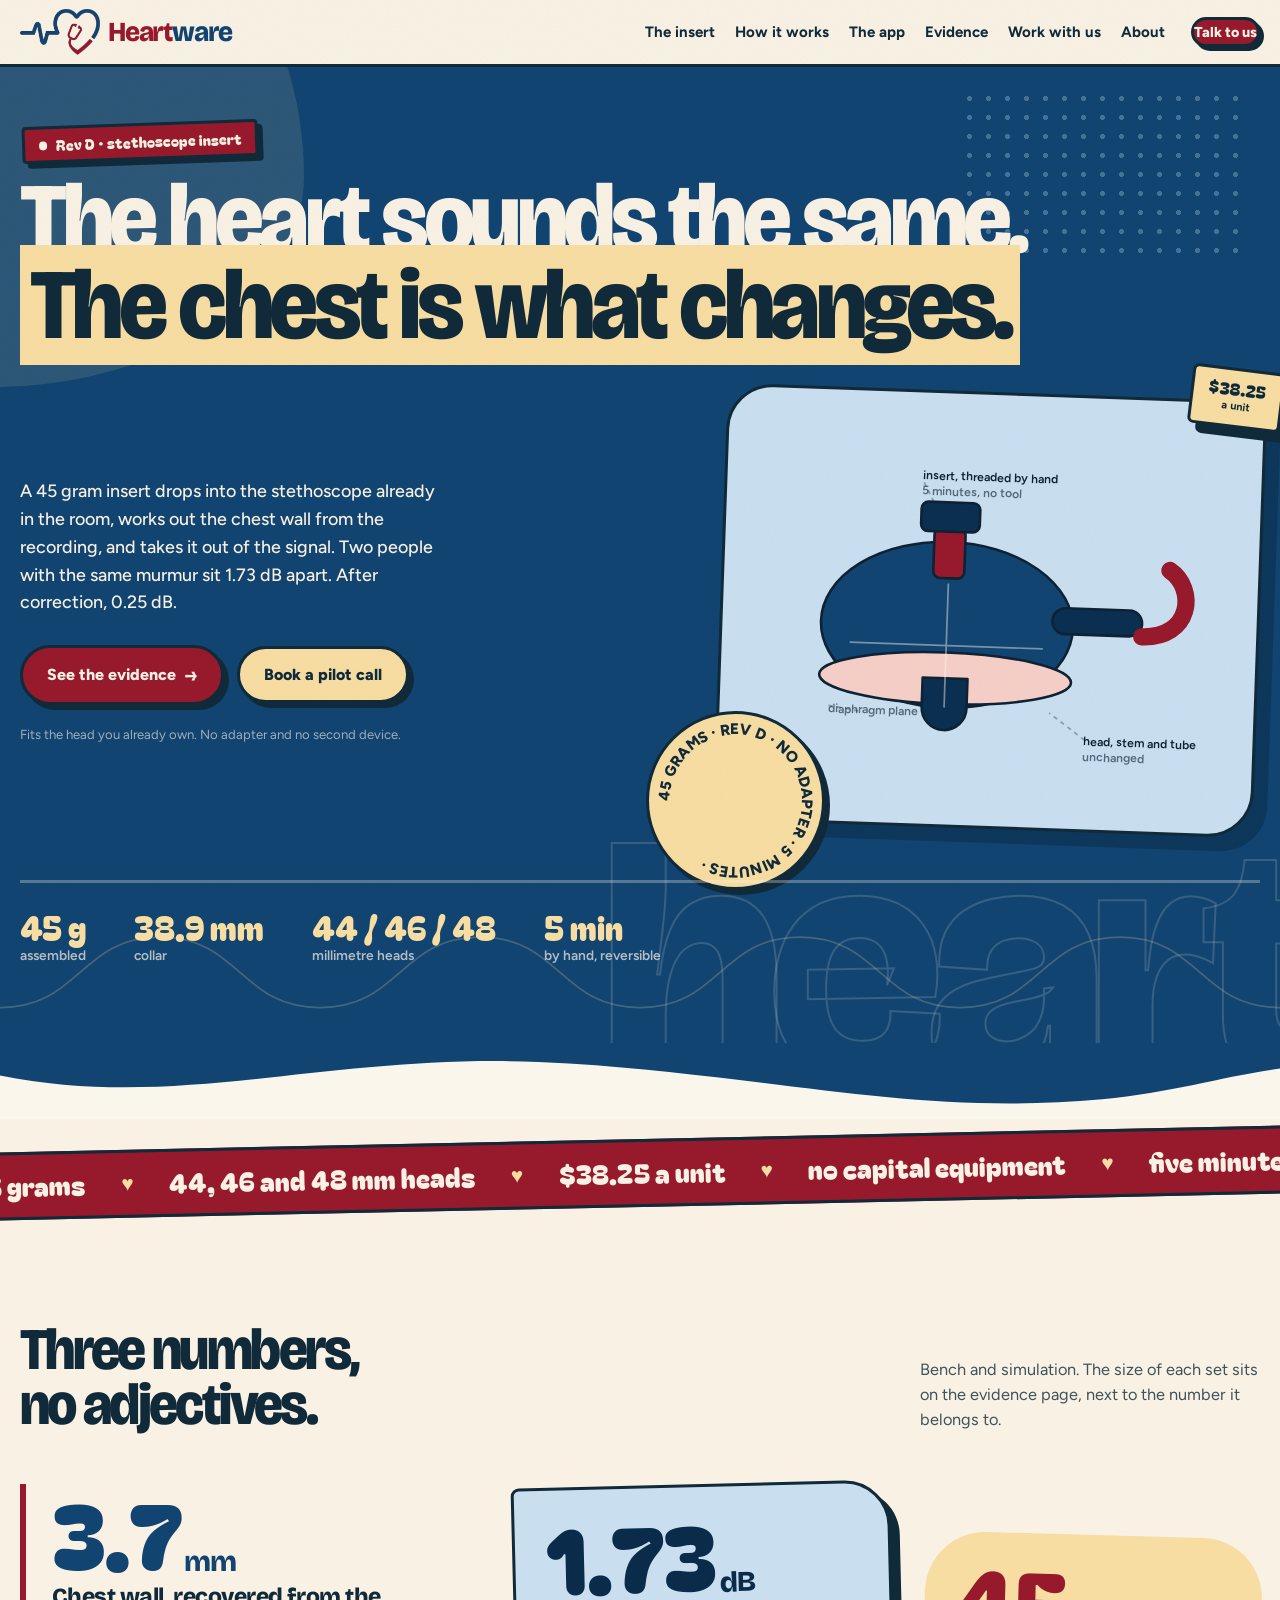
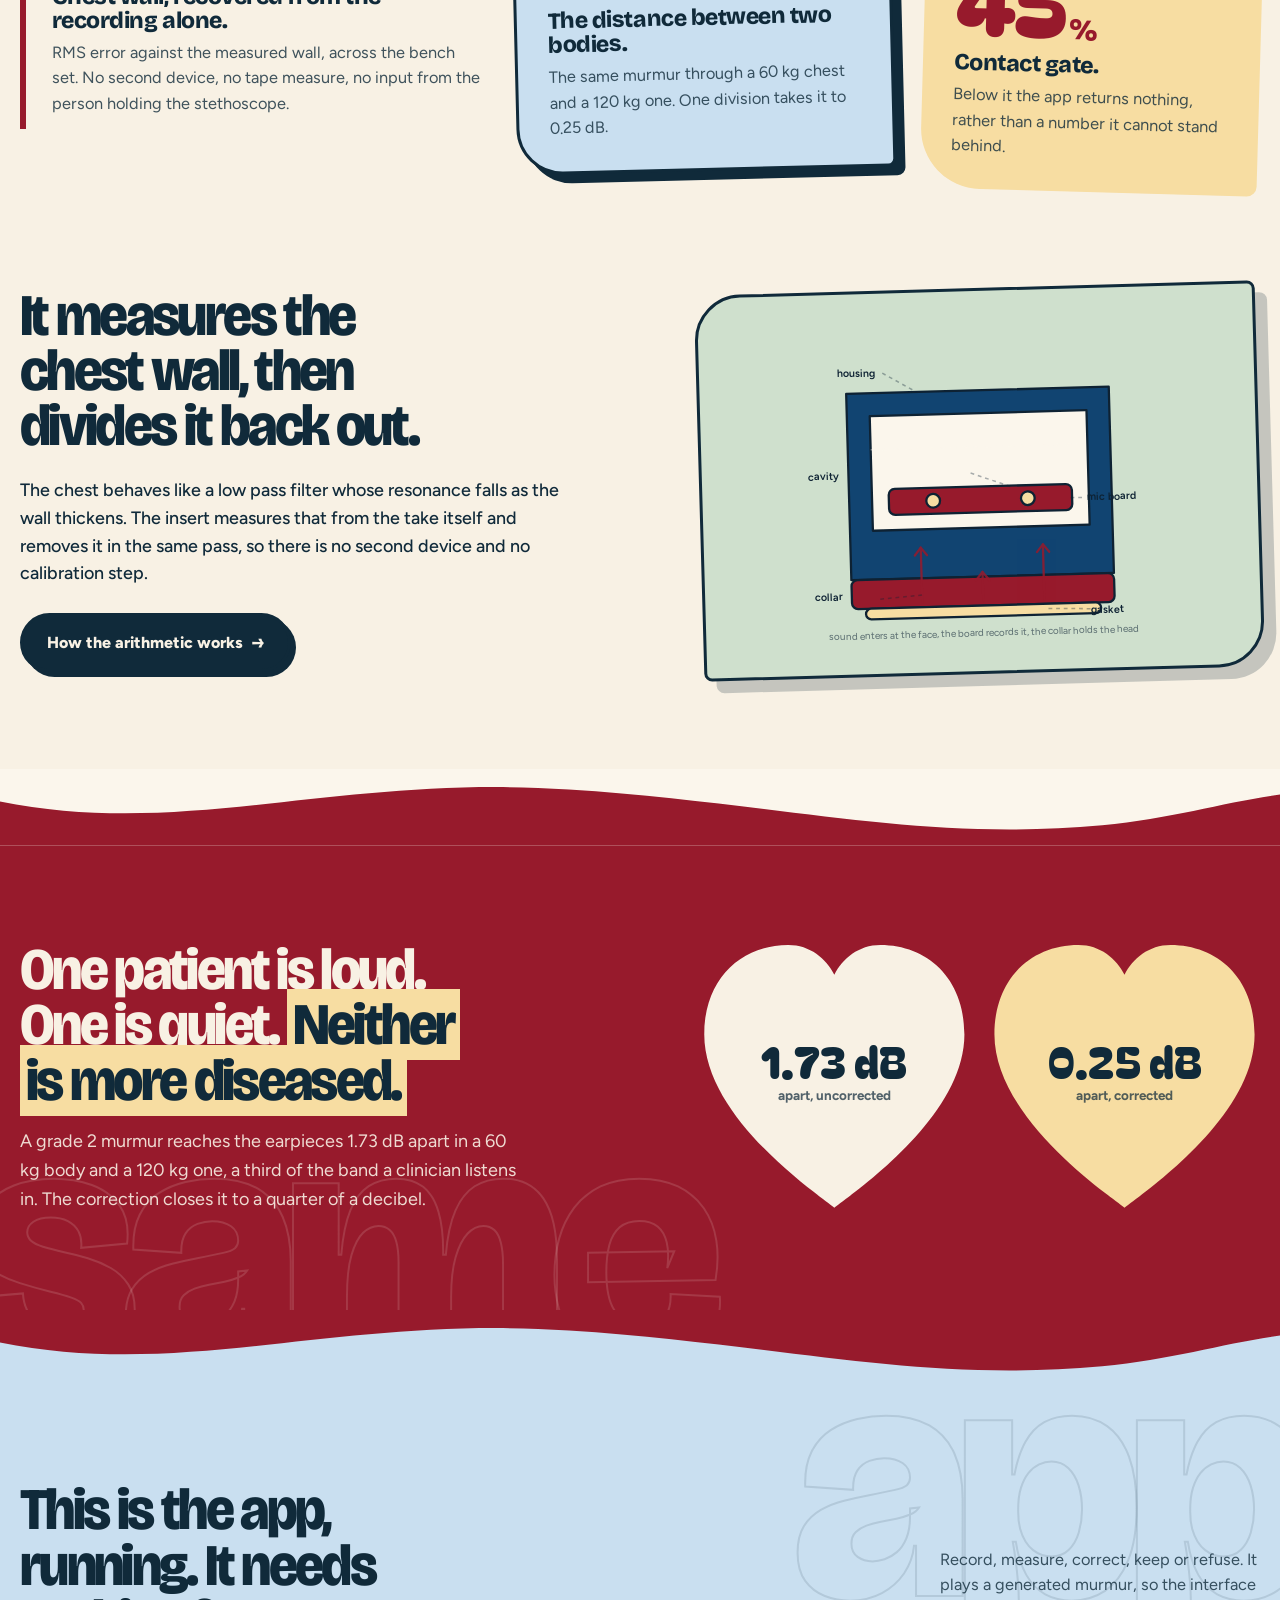
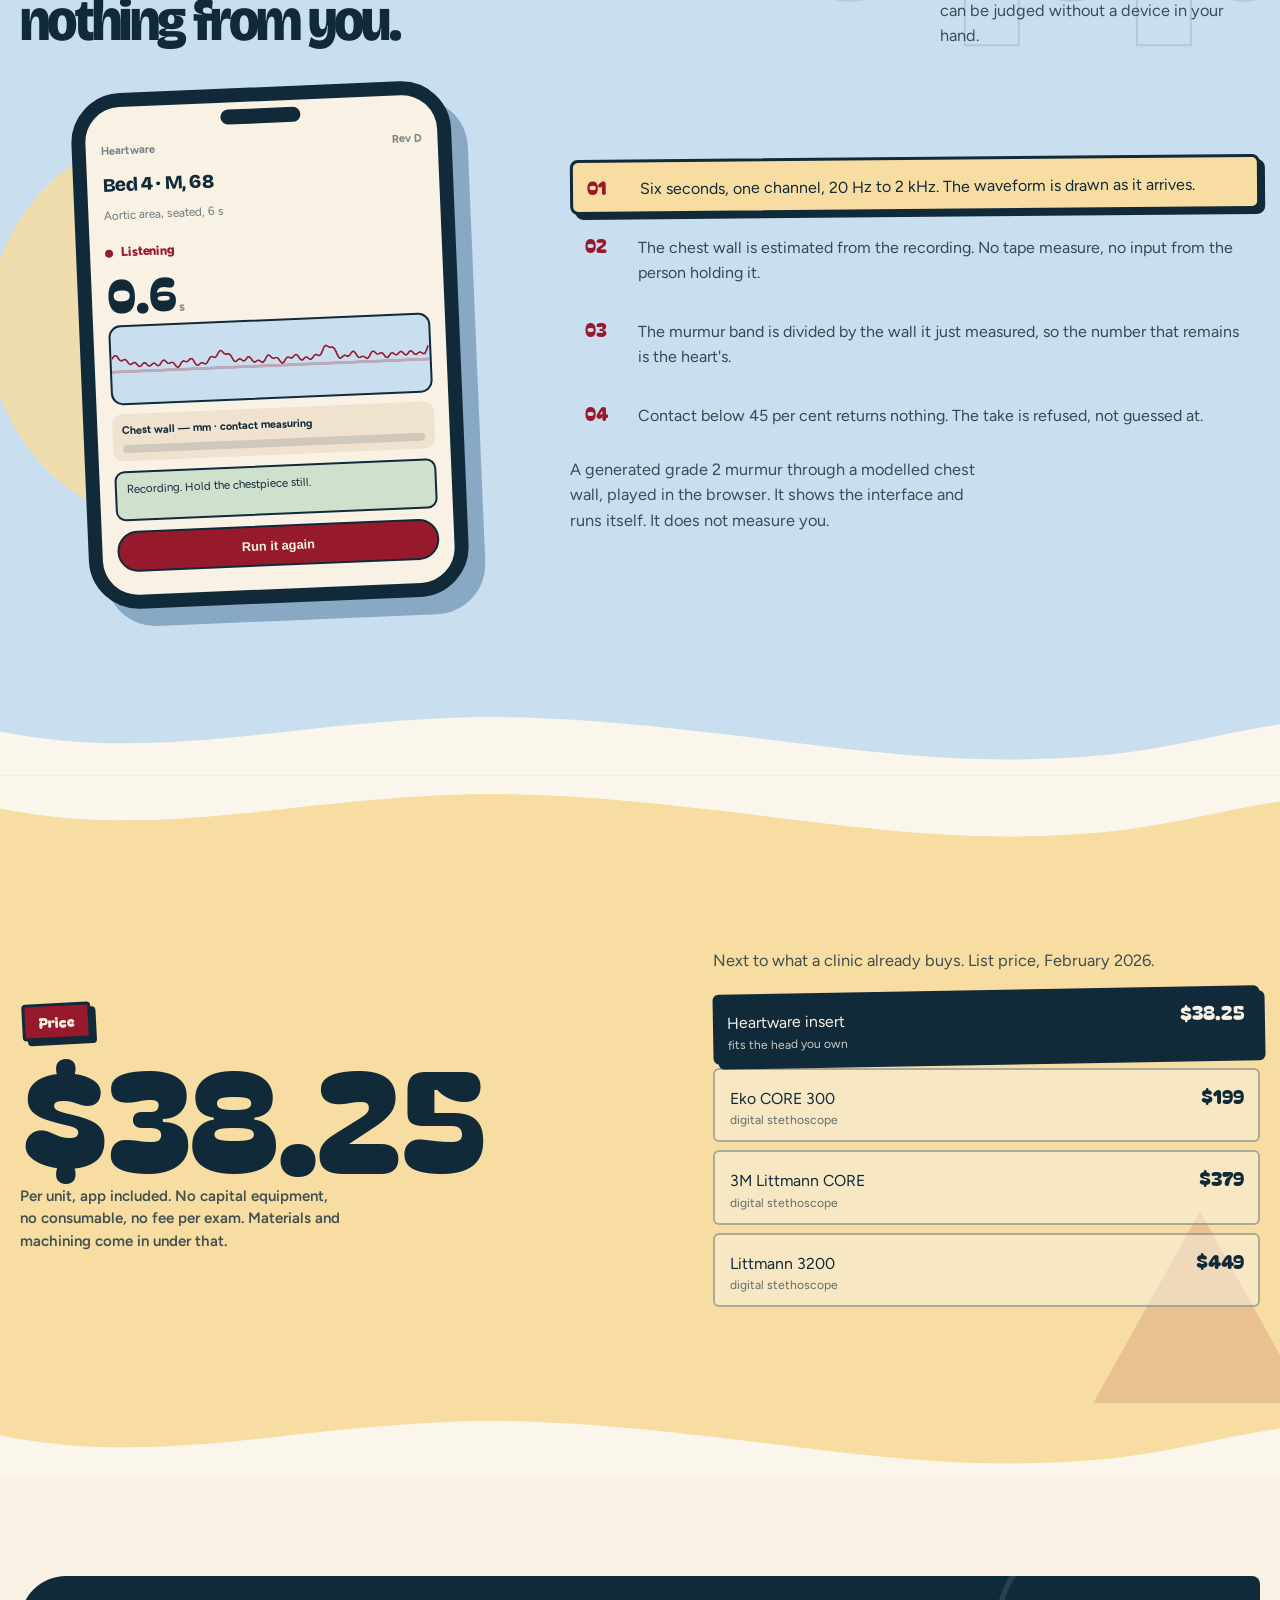
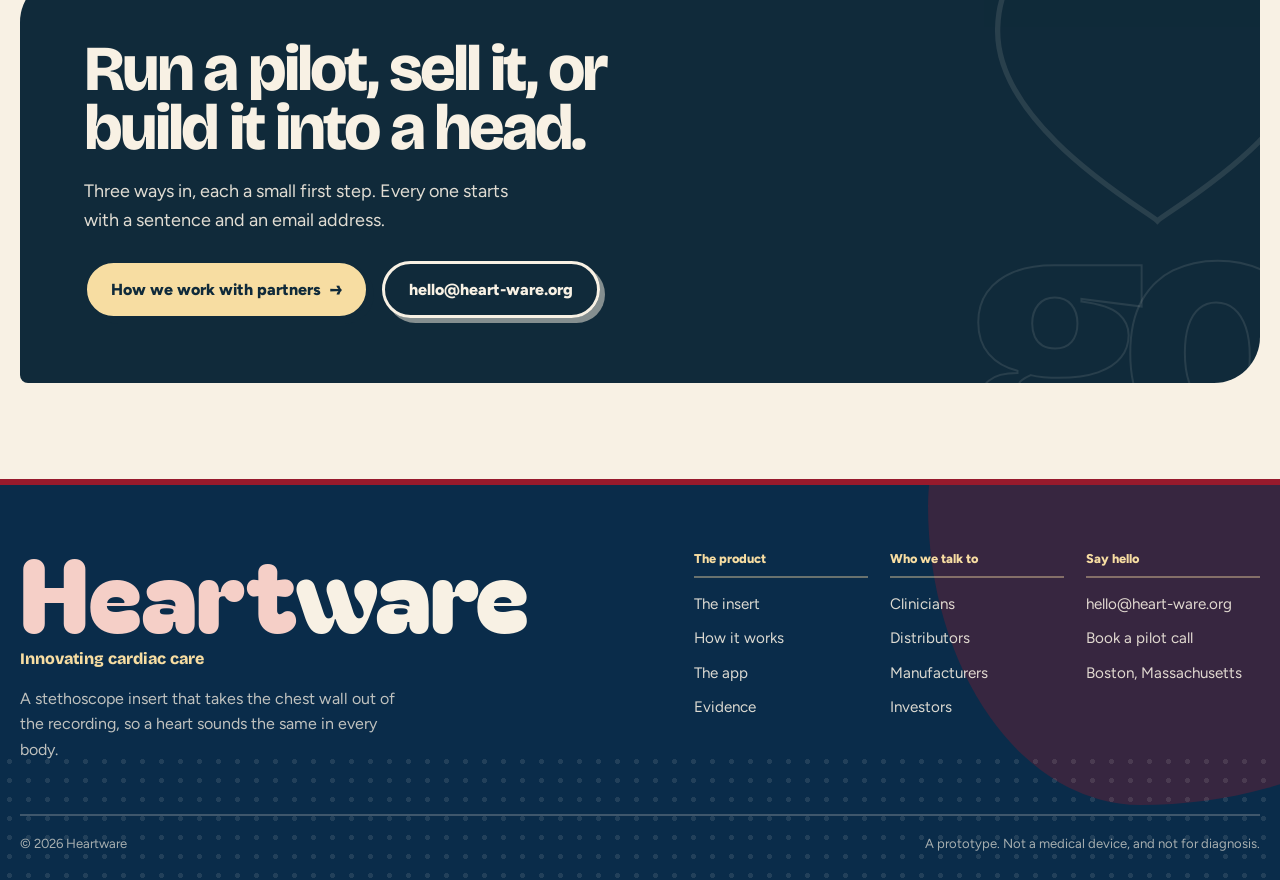
==== commit 1212b0d4: "Rebuild the site around a poster, not a card template. Replaces the pastel three-up grids with edge-" ====
--- a/index.html
+++ b/index.html
@@ -11,173 +11,279 @@
 <link rel="icon" href="assets/img/logo-mark.png">
 <link rel="preconnect" href="https://fonts.googleapis.com">
 <link rel="preconnect" href="https://fonts.gstatic.com" crossorigin>
-<link href="https://fonts.googleapis.com/css2?family=Source+Serif+4:opsz,wght@8..60,400;8..60,600;8..60,700&family=Source+Sans+3:wght@400;500;600;700&display=swap" rel="stylesheet">
+<link href="https://fonts.googleapis.com/css2?family=Bricolage+Grotesque:opsz,wdth,wght@12..96,75..100,300..800&family=Bagel+Fat+One&family=Figtree:wght@400;500;600;700;800&display=swap" rel="stylesheet">
 <link rel="stylesheet" href="assets/css/site.css">
 <script>document.documentElement.classList.add('js');</script>
 </head>
 <body data-page="home">
 <svg width="0" height="0" aria-hidden="true" style="position:absolute">
   <clipPath id="heart-clip" clipPathUnits="objectBoundingBox">
-    <path d="M.5 1C.48 .98 0 .68 0 .34 0 .14 .14 .02 .31 .02c.09 0 .16 .05 .19 .12C.53 .07 .6 .02 .69 .02c.17 0 .31 .12 .31 .32 0 .34-.48 .64-.5 .66Z"/>
+    <path d="M.5 .98C.47 .95 .02 .66 .02 .34 .02 .13 .16 .01 .33 .01c.08 0 .14 .05 .17 .11C.53 .06 .59 .01 .67 .01c.17 0 .31 .12 .31 .33 0 .32-.45 .61-.48 .64Z"/>
   </clipPath>
 </svg>
 <header class="nav" data-open="false">
-  <div class="nav__in">
+  <div class="wrap nav__in">
     <a class="brand" href="index.html" aria-label="Heartware, home">
-      <img class="brand__mark" src="assets/img/logo-mark.png" alt="" width="319" height="183" decoding="async"><span class="brand__word"><b>Heart</b>ware</span>
+      <img class="brand__mark" src="assets/img/logo-mark.png" alt="" width="319" height="183" decoding="async"><span class="brand__word"><span class="brand__heart">Heart</span><span class="brand__rest">ware</span></span>
     </a>
     <button class="nav__toggle" aria-expanded="false">Menu</button>
     <nav class="nav__links" aria-label="Primary">
-        <a href="product.html">The insert</a>
-        <a href="technology.html">How it works</a>
-        <a href="app.html">The app</a>
-        <a href="evidence.html">Evidence</a>
-        <a href="clinical.html">In the clinic</a>
-        <a href="partnerships.html">Work with us</a>
-        <a href="about.html">About</a>
-        <a class="btn btn--sm btn--wine" href="contact.html">Talk to us</a>
+      <a href="product.html">The insert</a>
+      <a href="technology.html">How it works</a>
+      <a href="app.html">The app</a>
+      <a href="evidence.html">Evidence</a>
+      <a href="partnerships.html">Work with us</a>
+      <a href="about.html">About</a>
+      <a class="btn btn--wine btn--sm" href="contact.html">Talk to us</a>
     </nav>
   </div>
 </header>
 <main>
 
 <section class="hero">
-  <div class="deco deco--waves" style="left:0;right:0;bottom:0;height:64px;opacity:.5"></div>
-  <div class="wrap hero__grid">
+  <div class="ghostword" style="right:-1.5rem;bottom:-2.5rem">heart</div>
+  <div class="dots" style="color:#a9c8dd;width:18rem;height:11rem;right:2rem;top:1.4rem;opacity:.35"></div>
+  <svg class="audiowave" viewBox="0 0 1440 160" preserveAspectRatio="none" aria-hidden="true"><path d="M0 120 C 90 120 90 40 180 40 S 270 120 360 120 S 450 40 540 40 S 630 120 720 120 S 810 40 900 40 S 990 120 1080 120 S 1170 40 1260 40 S 1350 120 1440 120" fill="none" stroke="#f7dda2" stroke-width="2"/></svg>
+  <div class="blob" style="width:32rem;height:32rem;left:-13rem;top:-12rem;background:rgba(247,221,162,.12)"></div>
+  <div class="wrap">
     <div class="hero__type">
-      <span class="kicker kicker--wine">Stethoscope insert, Rev D</span>
-      <h1 class="display">The heart sounds the same. <span class="display--wine">The chest is what changes.</span></h1>
-      <p class="lede">A 45 gram insert drops into the stethoscope already in the room, works out the chest wall from the recording, and takes it out of the signal. Two people with the same murmur sit 1.73 dB apart. After correction, 0.25 dB.</p>
-      <div class="hero__actions">
-        <a class="btn btn--wine" href="evidence.html">See the evidence <span class="btn__arrow">&rarr;</span></a>
-        <a class="btn btn--ghost" href="contact.html">Book a pilot call</a>
-      </div>
-    </div>
-    <div class="hero__art">
-      <div class="hero__frame">
-        <img src="assets/img/product-cut.jpg" alt="Studio render of Rev D sectioned along its axis, seated in a stethoscope head" width="1200" height="900">
-      </div>
-      <div class="hero__badge"><i></i>45 g &middot; fits 44&ndash;48 mm heads</div>
-    </div>
-  </div>
-</section>
-
-<section class="band--ink sec--tight">
-  <div class="wrap stats">
-    <div><span class="stat__n">1.73 &rarr; 0.25</span><span class="stat__l">dB. Murmur level spread between two bodies, before and after correction. n = 600.</span></div>
-    <div><span class="stat__n">3.7 mm</span><span class="stat__l">RMS error recovering the chest wall from the recording alone.</span></div>
-    <div><span class="stat__n">6.0 dB</span><span class="stat__l">Room noise rejected by the reference capsule, bench measured.</span></div>
-    <div><span class="stat__n">0</span><span class="stat__l">Fitted parameters. The correction is arithmetic, and a reviewer can read every line of it.</span></div>
-  </div>
-</section>
+      <p class="tag tag--wine"><i></i>Rev D &middot; stethoscope insert</p>
+      <h1 class="poster">The heart sounds the same. <span class="hl">The chest is what changes.</span></h1>
+    </div>
+    <div class="hero__grid">
+      <div class="hero__copy">
+        <p class="lede">A 45 gram insert drops into the stethoscope already in the room, works out the chest wall from the recording, and takes it out of the signal. Two people with the same murmur sit 1.73 dB apart. After correction, 0.25 dB.</p>
+        <div class="cta__row">
+          <a class="btn btn--wine" href="evidence.html">See the evidence <span class="btn__arrow">&rarr;</span></a>
+          <a class="btn btn--butter" href="contact.html">Book a pilot call</a>
+        </div>
+        <p class="tiny" style="margin-top:1.1rem;color:rgba(248,241,228,.62)">Fits the head you already own. No adapter and no second device.</p>
+      </div>
+      <div class="hero__art">
+        <div class="artcard">
+<svg viewBox="0 0 560 440" role="img" aria-label="The insert threaded into a stethoscope head, with the diaphragm, stem and tube unchanged">
+  <g stroke="#0e2233" stroke-width="3" stroke-linejoin="round">
+    <ellipse cx="230" cy="238" rx="146" ry="96" fill="#114471"/>
+    <ellipse cx="230" cy="300" rx="146" ry="30" fill="#f5cfc7"/>
+    <path d="M204 300h52v34a26 26 0 0 1-52 0z" fill="#0b2f50"/>
+    <rect x="212" y="126" width="36" height="58" rx="8" fill="#971a2c"/>
+    <rect x="196" y="96" width="68" height="34" rx="8" fill="#0b2f50"/>
+    <rect x="352" y="214" width="104" height="30" rx="15" fill="#0b2f50"/>
+  </g>
+  <path d="M456 244c58 0 62-58 30-78" fill="none" stroke="#971a2c" stroke-width="20" stroke-linecap="round"/>
+  <g stroke="rgba(251,246,236,.45)" stroke-width="2">
+    <path d="M118 262h224M230 190v144"/>
+  </g>
+  <g font-family="Figtree,Arial,sans-serif" font-size="14" font-weight="600" fill="#0e2233">
+    <text x="196" y="70">insert, threaded by hand</text>
+    <text x="196" y="88" fill="rgba(14,34,51,.62)">5 minutes, no tool</text>
+    <text x="392" y="372">head, stem and tube</text>
+    <text x="392" y="390" fill="rgba(14,34,51,.62)">unchanged</text>
+    <text x="96" y="344" fill="rgba(14,34,51,.62)">diaphragm plane</text>
+  </g>
+  <g stroke="rgba(14,34,51,.35)" stroke-width="2" stroke-dasharray="5 5">
+    <path d="M198 74l14 26M394 366l-42 -30M96 336l40 6"/>
+  </g>
+</svg>
+</div>
+        
+<div class="hero__ring" aria-hidden="true">
+  <svg viewBox="0 0 120 120">
+    <defs><path id="ringpath" d="M60,60 m-46,0 a46,46 0 1,1 92,0 a46,46 0 1,1 -92,0"/></defs>
+    <text><textPath href="#ringpath">45 GRAMS · REV D · NO ADAPTER · 5 MINUTES · </textPath></text>
+  </svg>
+</div>
+
+        <div class="sticker" style="right:-1.4rem;top:-1.5rem;transform:rotate(7deg)">$38.25<small>a unit</small></div>
+      </div>
+    </div>
+    <div class="hero__stats">
+      <div><b>45 g</b><span>assembled</span></div>
+      <div><b>38.9 mm</b><span>collar</span></div>
+      <div><b>44 / 46 / 48</b><span>millimetre heads</span></div>
+      <div><b>5 min</b><span>by hand, reversible</span></div>
+    </div>
+  </div>
+</section>
+
+<div class="wave" style="background:#114471" aria-hidden="true"><svg viewBox="0 0 1440 90" preserveAspectRatio="none"><path fill="#fbf6ec" d="M0,38 C210,82 380,6 640,24 C880,40 1030,86 1240,66 C1320,58 1380,38 1440,30 L1440,90 L0,90 Z"/></svg></div>
+
+<div class="ticker" aria-hidden="true"><div class="ticker__in"><span>45 grams</span><b>&hearts;</b><span>44, 46 and 48 mm heads</span><b>&hearts;</b><span>$38.25 a unit</span><b>&hearts;</b><span>no capital equipment</span><b>&hearts;</b><span>five minutes to fit</span><b>&hearts;</b><span>not a medical device</span><b>&hearts;</b><span>45 grams</span><b>&hearts;</b><span>44, 46 and 48 mm heads</span><b>&hearts;</b><span>$38.25 a unit</span><b>&hearts;</b><span>no capital equipment</span><b>&hearts;</b><span>five minutes to fit</span><b>&hearts;</b><span>not a medical device</span><b>&hearts;</b></div></div>
 
 <section class="sec">
+  <div class="wrap">
+    <div class="split split--57" style="align-items:end;margin-bottom:clamp(2rem,4vw,3.2rem)">
+      <h2 class="h2">Three numbers, no adjectives.</h2>
+      <p class="small" style="justify-self:end;max-width:34ch">Bench and simulation. The size of each set sits on the evidence page, next to the number it belongs to.</p>
+    </div>
+    <div class="figures">
+      <div class="figure figure--plain">
+        <span class="figure__n">3.7<small>mm</small></span>
+        <h3>Chest wall, recovered from the recording alone.</h3>
+        <p class="small">RMS error against the measured wall, across the bench set. No second device, no tape measure, no input from the person holding the stethoscope.</p>
+      </div>
+      <div class="figure figure--rise">
+        <span class="figure__n">1.73<small>dB</small></span>
+        <h3>The distance between two bodies.</h3>
+        <p class="small">The same murmur through a 60 kg chest and a 120 kg one. One division takes it to 0.25 dB.</p>
+      </div>
+      <div class="figure figure--drop">
+        <span class="figure__n">45<small>%</small></span>
+        <h3>Contact gate.</h3>
+        <p class="small">Below it the app returns nothing, rather than a number it cannot stand behind.</p>
+      </div>
+    </div>
+  </div>
+</section>
+
+<section class="sec" style="padding-top:0">
   <div class="wrap split split--57 split--top">
+    <div class="statement">
+      <h2 class="h2">It measures the chest wall, then divides it back out.</h2>
+      <p class="lede">The chest behaves like a low pass filter whose resonance falls as the wall thickens. The insert measures that from the take itself and removes it in the same pass, so there is no second device and no calibration step.</p>
+      <div class="cta__row">
+        <a class="btn btn--ink" href="technology.html">How the arithmetic works <span class="btn__arrow">&rarr;</span></a>
+      </div>
+    </div>
+    <div class="artcard" style="background:#cfe0cd;transform:rotate(-1.6deg);box-shadow:12px 12px 0 rgba(16,42,58,.22)">
+<svg viewBox="0 0 660 430" role="img" aria-label="Section through Rev D: outer housing, cavity, microphone board at the base, sealing gasket and threaded collar">
+  <g stroke="#0e2233" stroke-width="3" stroke-linejoin="round">
+    <path d="M158 96h344v244H158z" fill="#114471"/>
+    <path d="M188 126h284v150H188z" fill="#fbf6ec"/>
+    <rect x="210" y="222" width="240" height="34" rx="8" fill="#971a2c"/>
+    <circle cx="268" cy="239" r="9" fill="#f7dda2"/>
+    <circle cx="392" cy="239" r="9" fill="#f7dda2"/>
+    <rect x="158" y="340" width="344" height="38" rx="8" fill="#971a2c"/>
+    <rect x="176" y="378" width="308" height="14" rx="7" fill="#f7dda2"/>
+  </g>
+  <g stroke="#971a2c" stroke-width="3" stroke-linecap="round" fill="none" opacity=".85">
+    <path d="M330 372v-38"/><path d="M330 334l-9 11M330 334l9 11"/>
+    <path d="M250 372v-72"/><path d="M250 300l-8 10M250 300l8 10"/>
+    <path d="M410 372v-72"/><path d="M410 300l-8 10M410 300l8 10"/>
+  </g>
+  <g stroke="rgba(251,246,236,.4)" stroke-width="2" stroke-dasharray="8 7">
+    <path d="M188 170h284"/>
+  </g>
+  <g font-family="Figtree,Arial,sans-serif" font-size="14" font-weight="600" fill="#0e2233">
+    <text x="146" y="74">housing</text>
+    <text x="146" y="208" text-anchor="end">cavity</text>
+    <text x="470" y="244">mic board</text>
+    <text x="146" y="366" text-anchor="end">collar</text>
+    <text x="470" y="392">gasket</text>
+  </g>
+  <g stroke="rgba(14,34,51,.35)" stroke-width="2" stroke-dasharray="5 5">
+    <path d="M206 70l44 26M318 204l54 20M448 240h16M250 362l-56 4M470 386l-58 -2"/>
+  </g>
+  <text x="330" y="418" text-anchor="middle" font-family="Figtree,Arial,sans-serif" font-size="13" fill="rgba(14,34,51,.6)">sound enters at the face, the board records it, the collar holds the head</text>
+</svg>
+</div>
+  </div>
+</section>
+
+<div class="wave" style="background:#fbf6ec" aria-hidden="true"><svg viewBox="0 0 1440 90" preserveAspectRatio="none"><path fill="#971a2c" d="M0,38 C210,82 380,6 640,24 C880,40 1030,86 1240,66 C1320,58 1380,38 1440,30 L1440,90 L0,90 Z"/></svg></div>
+
+<section class="band band--wine sec">
+  <div class="ghostword" style="left:-2rem;bottom:-3.5rem;-webkit-text-stroke-color:rgba(248,241,228,.14)">same</div>
+  <div class="wrap split split--57">
     <div>
-      <h2 class="stmt">It measures the chest wall, then divides it back out.</h2>
-      <p class="lede" style="margin-top:1.2rem">The chest behaves like a low-pass filter whose resonance falls as the wall thickens. The insert measures that from the recording itself and removes it in the same pass, so there is no second device and no input from the person holding it.</p>
-      <div class="rows" style="margin-top:1.8rem">
-        <div class="row"><span class="row__k">37 mm</span><span class="row__v">Chest wall estimated from a six second take, no tape measure.</span></div>
-        <div class="row"><span class="row__k">0 parameters</span><span class="row__v">Nothing fitted to people, so nothing to inherit from a training set.</span></div>
-        <div class="row"><span class="row__k">45 g</span><span class="row__v">Threaded by hand into 44, 46 and 48 mm heads. No adhesive, nothing drilled.</span></div>
-      </div>
-    </div>
-    <figure class="pic pic--blush">
-      <div class="pic__box" style="aspect-ratio:4/5"><img src="assets/img/product-band.jpg" alt="Studio render of the insert on its side, showing the collar and the gasket groove" width="1200" height="1500"></div>
-      <figcaption>Rev D, printed and hand finished. The render is a studio image of the CAD, not a photograph of a tooled part.</figcaption>
-    </figure>
-  </div>
-</section>
-
-<section class="band--wine sec">
-  <div class="wrap">
-    <div class="split split--75 split--top">
-      <div>
-        <h2 class="display display--md">One patient is loud. One is quiet. Neither is more diseased.</h2>
-        <p style="margin-top:1.1rem;max-width:44ch;color:rgba(251,247,240,.84)">A grade 2 murmur reaches the earpieces 1.73 dB apart in a 60 kg body and a 120 kg one, a third of the band a clinician listens in. The correction closes it to a quarter of a decibel.</p>
-      </div>
-      <div class="tiles">
-        <div class="w6 heartwrap"><div class="heartstat heartstat--paper"><span class="heartstat__n">1.73 dB</span><span class="heartstat__l">apart, uncorrected</span></div></div>
-        <div class="w6 heartwrap"><div class="heartstat heartstat--butter"><span class="heartstat__n">0.25 dB</span><span class="heartstat__l">apart, corrected</span></div></div>
-      </div>
-    </div>
-  </div>
-</section>
-
-<section class="band--sky sec">
-  <div class="wrap">
-    <div class="split split--75" style="align-items:end;margin-bottom:clamp(1.6rem,3vw,2.6rem)">
-      <h2 class="display display--md">Press run. It behaves like the phone app does.</h2>
-      <p class="small" style="max-width:34ch;justify-self:end">Record, measure, correct, then keep or refuse. This runs on a generated murmur, so the interface can be judged without a device in your hand.</p>
-    </div>
-
+      <h2 class="display" style="max-width:15ch">One patient is loud. One is quiet. <span class="hl">Neither is more diseased.</span></h2>
+      <p class="on-dark" style="margin-top:1.2rem;max-width:42ch">A grade 2 murmur reaches the earpieces 1.73 dB apart in a 60 kg body and a 120 kg one, a third of the band a clinician listens in. The correction closes it to a quarter of a decibel.</p>
+    </div>
+    <div style="display:grid;grid-template-columns:1fr 1fr;gap:1.2rem">
+      <div class="heartbox"><div><p class="heartbox__n">1.73 dB</p><p class="heartbox__l">apart, uncorrected</p></div></div>
+      <div class="heartbox" style="background:#f7dda2"><div><p class="heartbox__n">0.25 dB</p><p class="heartbox__l">apart, corrected</p></div></div>
+    </div>
+  </div>
+</section>
+
+<div class="wave" style="background:#971a2c" aria-hidden="true"><svg viewBox="0 0 1440 90" preserveAspectRatio="none"><path fill="#c9dff0" d="M0,38 C210,82 380,6 640,24 C880,40 1030,86 1240,66 C1320,58 1380,38 1440,30 L1440,90 L0,90 Z"/></svg></div>
+
+<section class="band band--sky sec">
+  <div class="ghostword ghostword--ink" style="right:-1rem;top:-1rem">app</div>
+  <div class="wrap">
+    <div class="split split--57" style="align-items:end;margin-bottom:clamp(1.8rem,3vw,2.6rem)">
+      <h2 class="display" style="max-width:15ch">This is the app, running. It needs nothing from you.</h2>
+      <p class="small" style="justify-self:end;max-width:32ch">Record, measure, correct, keep or refuse. It plays a generated murmur, so the interface can be judged without a device in your hand.</p>
+    </div>
+    
 <div class="demo" data-demo>
-  <div class="demo__phone">
-    <div class="demo__screen">
-      <div class="demo__bar"><span>Heartware</span><span class="demo__dot" data-demo-dot></span></div>
-      <div class="demo__state" data-demo-state>Ready</div>
-      <div class="demo__big" data-demo-big>&#8212;</div>
-      <canvas class="demo__wave" data-demo-wave aria-label="Waveform of the recorded heart sound"></canvas>
-      <div class="demo__kv"><span>Chest wall estimate</span><span><b data-demo-q>89%</b> quality</span></div>
-      <div class="demo__verdict" data-demo-verdict>Press run to play a generated grade 2 murmur.</div>
-      <button class="btn btn--sm" data-demo-run>Run the demo</button>
+  <div class="phone">
+    <div class="screen">
+      <div class="screen__top"><span>Heartware</span><span>Rev D</span></div>
+      <div class="screen__pat">Bed 4 &middot; M, 68</div>
+      <div class="screen__meta">Aortic area, seated, 6 s</div>
+      <div class="screen__state"><i></i><span data-demo-state>Listening</span></div>
+      <div class="screen__big" data-demo-big>6.0<small>s</small></div>
+      <canvas class="screen__wave" data-demo-wave width="560" height="150" aria-label="Waveform of the recorded heart sound"></canvas>
+      <div class="screen__gate">
+        <span>Chest wall <b data-demo-wall>37 mm</b> &middot; contact <b data-demo-q>89%</b></span>
+        <span class="screen__bar"><b data-demo-bar></b></span>
+      </div>
+      <div class="screen__verdict" data-demo-verdict data-tone="ok">Contact is good. Holding the take.</div>
+      <button class="screen__btn" data-demo-run>Run it again</button>
     </div>
   </div>
   <div>
-    <ol class="demo__steps">
-      <li class="demo__step on" data-demo-step><b>01</b><span>Listen for six seconds. One channel, 20 Hz to 2 kHz.</span></li>
-      <li class="demo__step" data-demo-step><b>02</b><span>Estimate the chest wall from the recording. No tape measure, no input from the user.</span></li>
-      <li class="demo__step" data-demo-step><b>03</b><span>Divide the murmur band by the wall it just measured.</span></li>
-      <li class="demo__step" data-demo-step><b>04</b><span>Keep the take, or refuse it when contact is poor. Nothing uploads.</span></li>
+    <ol class="demo__list">
+      <li class="on" data-demo-step><b>01</b><span>Six seconds, one channel, 20 Hz to 2 kHz. The waveform is drawn as it arrives.</span></li>
+      <li data-demo-step><b>02</b><span>The chest wall is estimated from the recording. No tape measure, no input from the person holding it.</span></li>
+      <li data-demo-step><b>03</b><span>The murmur band is divided by the wall it just measured, so the number that remains is the heart's.</span></li>
+      <li data-demo-step><b>04</b><span>Contact below 45 per cent returns nothing. The take is refused, not guessed at.</span></li>
     </ol>
-    <p class="small" style="margin-top:1.4rem">A generated grade 2 murmur through a modelled chest wall, played in the browser. It shows the interface, it does not measure you.</p>
+    <p class="small" style="margin-top:1.2rem;max-width:42ch">A generated grade 2 murmur through a modelled chest wall, played in the browser. It shows the interface and runs itself. It does not measure you.</p>
   </div>
 </div>
 
   </div>
 </section>
 
-<section class="sec">
+<div class="wave" style="background:#c9dff0" aria-hidden="true"><svg viewBox="0 0 1440 90" preserveAspectRatio="none"><path fill="#fbf6ec" d="M0,38 C210,82 380,6 640,24 C880,40 1030,86 1240,66 C1320,58 1380,38 1440,30 L1440,90 L0,90 Z"/></svg></div>
+<div class="wave" style="background:#fbf6ec" aria-hidden="true"><svg viewBox="0 0 1440 90" preserveAspectRatio="none"><path fill="#f7dda2" d="M0,38 C210,82 380,6 640,24 C880,40 1030,86 1240,66 C1320,58 1380,38 1440,30 L1440,90 L0,90 Z"/></svg></div>
+
+<section class="band band--butter sec">
+  <div class="tri" style="width:20rem;height:18rem;right:-5rem;bottom:-6rem;background:rgba(151,26,44,.14)"></div>
   <div class="wrap price">
     <div>
-      <span class="kicker kicker--navy">Price</span>
-      <p class="price__n" style="margin-top:.9rem">$38.25<small>per unit, app included. No capital equipment, no consumable, no fee per exam.</small></p>
-      <p class="small" style="margin-top:1.2rem;max-width:32ch">Materials and machining come in under that, so the price survives a distributor margin rather than depending on one.</p>
+      <p class="tag tag--wine" style="transform:rotate(-3deg)">Price</p>
+      <p class="price__n" style="margin-top:1.2rem">$38.25<small>Per unit, app included. No capital equipment, no consumable, no fee per exam. Materials and machining come in under that.</small></p>
     </div>
     <div>
-      <p class="small" style="margin-bottom:.8rem">Next to what a clinic already buys, at list price, February 2026.</p>
+      <p class="small" style="margin-bottom:1rem">Next to what a clinic already buys. List price, February 2026.</p>
       <ul class="pricelist">
-        <li><span class="us">Heartware insert <span class="tiny">digital stethoscope not required</span></span><b class="us">$38.25</b></li>
+        <li class="us"><span>Heartware insert <span class="tiny">fits the head you own</span></span><b>$38.25</b></li>
         <li><span>Eko CORE 300 <span class="tiny">digital stethoscope</span></span><b>$199</b></li>
         <li><span>3M Littmann CORE <span class="tiny">digital stethoscope</span></span><b>$379</b></li>
         <li><span>Littmann 3200 <span class="tiny">digital stethoscope</span></span><b>$449</b></li>
       </ul>
-      <p class="tiny" style="margin-top:1rem">The insert does not replace those instruments. It fits one the clinic already owns.</p>
-    </div>
-  </div>
-</section>
+    </div>
+  </div>
+</section>
+
+<div class="wave" style="background:#f7dda2" aria-hidden="true"><svg viewBox="0 0 1440 90" preserveAspectRatio="none"><path fill="#fbf6ec" d="M0,38 C210,82 380,6 640,24 C880,40 1030,86 1240,66 C1320,58 1380,38 1440,30 L1440,90 L0,90 Z"/></svg></div>
 
 <section class="sec">
   <div class="wrap">
     <div class="cta">
-      <h2 class="display">Run a pilot, sell it, or build it into a head.</h2>
+      <svg class="heartout" viewBox="0 0 100 92" aria-hidden="true"><path d="M50 88C47 85 2 60 2 31 2 12 16 2 33 2c8 0 14 5 17 10C53 7 59 2 67 2c17 0 31 10 31 29 0 29-45 54-48 57Z" fill="none" stroke="rgba(248,241,228,.2)" stroke-width="1.6"/></svg>
+      <div class="ghostword" style="right:-2rem;bottom:-4rem;-webkit-text-stroke-color:rgba(248,241,228,.1)">go</div>
+      <h2>Run a pilot, sell it, or build it into a head.</h2>
+      <p class="on-dark" style="margin-top:1.2rem;max-width:38ch">Three ways in, each a small first step. Every one starts with a sentence and an email address.</p>
       <div class="cta__row">
-        <a class="btn btn--wine" href="partnerships.html">How we work with partners <span class="btn__arrow">&rarr;</span></a>
+        <a class="btn btn--butter" href="partnerships.html">How we work with partners <span class="btn__arrow">&rarr;</span></a>
         <a class="btn btn--ghost" href="contact.html">hello@heart-ware.org</a>
       </div>
     </div>
   </div>
 </section>
+
 </main>
-
 <footer class="foot">
-  <svg class="foot__heart" viewBox="0 0 48 44" aria-hidden="true"><path d="M24 41.4C21.7 39.6 3 27.6 3 15.1 3 8.3 8.2 3 14.7 3c4.3 0 7.8 2.1 9.3 5.3C25.5 5.1 29 3 33.3 3 39.8 3 45 8.3 45 15.1c0 12.5-18.7 24.5-21 26.3Z" fill="none" stroke="currentColor" stroke-width="1.1"/></svg>
+  <div class="blob" style="width:34rem;height:34rem;right:-12rem;top:-14rem;background:rgba(151,26,44,.32)"></div>
+  <div class="dots" style="color:rgba(251,246,236,.22);inset:auto 0 0 0;height:8rem"></div>
   <div class="wrap">
     <div class="foot__top">
-      <div class="foot__brand">
-        <a class="brand brand--big" href="index.html" aria-label="Heartware, home">
-          <img class="brand__mark" src="assets/img/logo-mark.png" alt="" width="319" height="183" decoding="async"><span class="brand__word"><b>Heart</b>ware</span>
-        </a>
+      <div>
+        <p class="foot__mega"><em>Heart</em>ware</p>
         <p class="foot__tag">Innovating cardiac care</p>
         <p class="foot__line">A stethoscope insert that takes the chest wall out of the recording, so a heart sounds the same in every body.</p>
       </div>
--- a/assets/css/site.css
+++ b/assets/css/site.css
@@ -1,372 +1,530 @@
-/* ==========================================================================
-   Heartware — one stylesheet
-
-   Built on the company's own mark: navy #114471 and wine #971a2c from the
-   logo, against warm paper and a small set of muted pastels. Display type is
-   the serif of the wordmark; the sans of the tagline carries body copy.
-   ========================================================================== */
+/* Heartware.
+
+   Art direction: a printed poster, not a dashboard.
+   Display is Bricolage Grotesque at poster size. Numerals and stickers are
+   Bagel Fat One. Everything sits on flat colour fields that run to the edge,
+   with thick ink outlines only where something is meant to be picked up. */
 
 :root{
-  --paper:#fbf7f0;
-  --paper-2:#f4eee4;
-  --ink:#101d2b;
-  --ink-2:#41505f;
+  --paper:#f8f1e4;
+  --paper2:#efe3d0;
+  --ink:#102a3a;
   --navy:#114471;
   --navy-deep:#0a2c4a;
   --wine:#971a2c;
-  --wine-deep:#6b1220;
-  --sky:#d7e5f1;
-  --blush:#f3d9d5;
-  --sage:#dbe6da;
-  --butter:#f6e3b7;
-  --lilac:#e1dcef;
-
-  --serif:"Source Serif 4",Georgia,"Times New Roman",serif;
-  --sans:"Source Sans 3",-apple-system,BlinkMacSystemFont,"Segoe UI",sans-serif;
-
-  --wrap:1240px;
-  --gut:clamp(1.1rem,4vw,2.6rem);
-  --r:22px;
+  --wine-deep:#6d0f1e;
+  --sky:#c9dff0;
+  --blush:#f5cfc7;
+  --sage:#cfe0cd;
+  --butter:#f7dda2;
+  --lilac:#ded5f2;
+  --disp:"Bricolage Grotesque","Arial Black",Impact,sans-serif;
+  --bub:"Bagel Fat One",var(--disp);
+  --sans:"Figtree","Helvetica Neue",Arial,sans-serif;
+  --line:3px solid var(--ink);
+  --hard:9px 9px 0 var(--ink);
+  --hard-sm:5px 5px 0 var(--ink);
+  --r1:46px 8px 46px 8px;
+  --r2:8px 46px 8px 46px;
+  --r3:60px 60px 10px 60px;
 }
 
 *,*::before,*::after{box-sizing:border-box}
-html{-webkit-text-size-adjust:100%;scroll-behavior:smooth}
+html{-webkit-text-size-adjust:100%;scroll-behavior:smooth;overflow-x:hidden}
 body{
   margin:0;background:var(--paper);color:var(--ink);
-  font-family:var(--sans);font-size:1.0625rem;line-height:1.62;
-  -webkit-font-smoothing:antialiased;
-}
-img{max-width:100%;display:block}
+  font-family:var(--sans);font-size:18px;line-height:1.6;
+  font-weight:400;-webkit-font-smoothing:antialiased;
+  overflow-x:hidden;
+}
+body::before{
+  content:"";position:fixed;inset:0;z-index:9999;pointer-events:none;opacity:.045;
+  mix-blend-mode:multiply;
+  background-image:url("data:image/svg+xml,%3Csvg xmlns='http://www.w3.org/2000/svg' width='160' height='160'%3E%3Cfilter id='n'%3E%3CfeTurbulence type='fractalNoise' baseFrequency='.8' numOctaves='3'/%3E%3C/filter%3E%3Crect width='160' height='160' filter='url(%23n)'/%3E%3C/svg%3E");
+}
+img,svg,canvas{display:block;max-width:100%}
 a{color:inherit}
-h1,h2,h3,h4,p,figure,ul,ol{margin:0}
-ul,ol{padding:0;list-style:none}
-::selection{background:var(--butter);color:var(--ink)}
-
-.wrap{width:100%;max-width:var(--wrap);margin-inline:auto;padding-inline:var(--gut);position:relative}
-.sec{padding-block:clamp(3.2rem,7vw,6rem)}
-.sec--tight{padding-block:clamp(2.2rem,4vw,3.2rem)}
-.band--ink{background:var(--navy-deep);color:var(--paper)}
-.band--wine{background:var(--wine);color:var(--paper)}
-.band--navy{background:var(--navy);color:var(--paper)}
-.band--sky{background:var(--sky)}
-.band--paper2{background:var(--paper-2)}
+p{margin:0}
+ul,ol{margin:0;padding:0;list-style:none}
+h1,h2,h3,h4{margin:0}
+::selection{background:var(--wine);color:var(--paper)}
+
+.wrap{width:min(1240px,100% - 2.4rem);margin-inline:auto}
+.wrap--wide{width:min(1440px,100% - 1.2rem)}
+.sec{padding:clamp(3.6rem,7.5vw,7rem) 0}
+.sec--tight{padding:clamp(2.4rem,5vw,4rem) 0}
 
 /* type ------------------------------------------------------------------- */
-.display{
-  font-family:var(--serif);font-weight:600;line-height:1.02;letter-spacing:-.015em;
-  font-size:clamp(2.5rem,5.4vw,4.4rem);
-}
-.display--md{font-size:clamp(1.95rem,3.6vw,3.1rem);line-height:1.06}
-.display--sm{font-size:clamp(1.35rem,2vw,1.7rem);line-height:1.16;font-weight:600}
-.lede{font-size:clamp(1.06rem,1.4vw,1.22rem);line-height:1.58;color:var(--ink-2);max-width:56ch}
-.small{font-size:.98rem;line-height:1.55;color:var(--ink-2)}
-.tiny{font-size:.84rem;line-height:1.5;color:var(--ink-2)}
-.stmt{font-family:var(--serif);font-weight:600;font-size:clamp(1.5rem,2.7vw,2.3rem);line-height:1.2;letter-spacing:-.01em;max-width:22ch}
-.band--ink .lede,.band--wine .lede,.band--navy .lede{color:rgba(251,247,240,.78)}
-.band--ink .small,.band--wine .small,.band--navy .small,
-.band--ink .tiny,.band--wine .tiny,.band--navy .tiny{color:rgba(251,247,240,.66)}
-
-.kicker{
-  display:inline-flex;align-items:center;gap:.5rem;
-  font-family:var(--sans);font-weight:600;font-size:.8rem;letter-spacing:.02em;
-  padding:.32rem .78rem;border-radius:999px;background:var(--paper-2);color:var(--ink);
-}
-.kicker--wine{background:var(--wine);color:var(--paper)}
-.kicker--navy{background:var(--navy);color:var(--paper)}
-.kicker--plain{background:none;padding:0;font-size:.84rem;color:var(--ink-2)}
-
-.mark{background:linear-gradient(transparent 62%,var(--butter) 62%)}
-.hl{background:var(--wine);color:var(--paper);padding:.02em .22em;box-decoration-break:clone;-webkit-box-decoration-break:clone}
+.poster,.mega,.display,.h2{
+  font-family:var(--disp);font-weight:800;
+  font-variation-settings:"opsz" 96,"wdth" 92;
+  line-height:.9;letter-spacing:-.045em;text-wrap:balance;
+}
+.poster{font-size:clamp(2.9rem,7.8vw,7.4rem);line-height:.86}
+.mega{font-size:clamp(2.9rem,7vw,6.4rem)}
+.display,.h2{font-size:clamp(2.2rem,4.6vw,4.1rem);line-height:.94}
+.display--sm{font-size:clamp(1.7rem,2.9vw,2.5rem);line-height:1}
+.lede{font-size:clamp(1.1rem,1.4vw,1.3rem);line-height:1.55;max-width:46ch;font-weight:500}
+.small{font-size:1.02rem;line-height:1.55;color:rgba(16,42,58,.8);max-width:46ch}
+.tiny{font-size:.82rem;line-height:1.45;color:rgba(16,42,58,.62)}
+.on-dark{color:rgba(248,241,228,.9)}
+.on-dark .small,.on-dark .lede{color:rgba(248,241,228,.82)}
+.on-dark .tiny{color:rgba(248,241,228,.62)}
+
+.hl{background:var(--butter);color:var(--ink);padding:0 .1em;box-decoration-break:clone;-webkit-box-decoration-break:clone}
+.hl--wine{background:var(--wine);color:var(--paper)}
+.hl--sky{background:var(--sky);color:var(--ink)}
+.under{position:relative;white-space:nowrap}
+.under svg{position:absolute;left:0;right:0;bottom:-.16em;width:100%;height:.3em;overflow:visible}
+.bub{font-family:var(--bub);font-weight:400;letter-spacing:0;line-height:.82}
+
+/* stickers and tags ------------------------------------------------------ */
+.tag{
+  display:inline-flex;align-items:center;gap:.5rem;background:var(--butter);color:var(--ink);
+  font-family:var(--bub);font-weight:400;font-size:.92rem;line-height:1;
+  padding:.55rem .85rem .45rem;border:var(--line);border-radius:4px;
+  box-shadow:var(--hard-sm);transform:rotate(-2deg);margin-left:2px;
+}
+.tag--wine{background:var(--wine);color:var(--paper)}
+.tag--sky{background:var(--sky)}
+.tag--sage{background:var(--sage)}
+.tag i{width:.55rem;height:.55rem;background:currentColor;border-radius:50%;flex:none}
+.tag--plain{box-shadow:none;transform:none}
+
+.sticker{
+  position:absolute;z-index:4;background:var(--butter);color:var(--ink);
+  border:var(--line);border-radius:6px;box-shadow:var(--hard);
+  padding:.7rem .9rem;font-family:var(--bub);font-weight:400;font-size:1.05rem;line-height:.9;
+  transform:rotate(-6deg);text-align:center;
+}
+.sticker small{display:block;font-family:var(--sans);font-size:.68rem;font-weight:700;line-height:1.3;margin-top:.15rem}
+.sticker--wine{background:var(--wine);color:var(--paper)}
+.sticker--sky{background:var(--sky)}
+.chip{
+  display:inline-flex;align-items:center;gap:.5rem;background:var(--butter);color:var(--ink);
+  font-family:var(--bub);font-weight:400;font-size:.92rem;line-height:1;
+  padding:.55rem .85rem .45rem;border:var(--line);border-radius:4px;
+  box-shadow:var(--hard-sm);transform:rotate(-2deg);margin-left:2px;
+}
+.chip--wine{background:var(--wine);color:var(--paper)}
+.chip--sky{background:var(--sky)}
+.chip--sage{background:var(--sage)}
+.chip i{width:.55rem;height:.55rem;background:currentColor;border-radius:50%;flex:none}
+.way__side ul{display:grid;gap:.45rem}
 
 /* buttons ---------------------------------------------------------------- */
 .btn{
-  display:inline-flex;align-items:center;gap:.55rem;border:0;cursor:pointer;
-  font-family:var(--sans);font-weight:600;font-size:.98rem;line-height:1;
-  padding:.95rem 1.35rem;border-radius:999px;text-decoration:none;
-  background:var(--paper);color:var(--ink);transition:transform .18s ease,background .18s ease;
-}
-.btn:hover{transform:translateY(-2px)}
+  display:inline-flex;align-items:center;gap:.55rem;text-decoration:none;
+  font-weight:800;font-size:1rem;line-height:1;padding:1.1rem 1.5rem;
+  border:var(--line);border-radius:999px;background:var(--paper);color:var(--ink);
+  box-shadow:var(--hard-sm);transition:transform .12s ease,box-shadow .12s ease;
+}
+.btn:hover{transform:translate(3px,3px);box-shadow:2px 2px 0 var(--ink)}
 .btn--wine{background:var(--wine);color:var(--paper)}
-.btn--navy{background:var(--navy);color:var(--paper)}
-.btn--ghost{background:transparent;box-shadow:inset 0 0 0 1.5px currentColor}
-.btn--sm{padding:.62rem 1rem;font-size:.9rem}
-.btn__arrow{transition:transform .18s ease}
-.btn:hover .btn__arrow{transform:translateX(3px)}
+.btn--ink{background:var(--ink);color:var(--paper)}
+.btn--butter{background:var(--butter);color:var(--ink)}
+.btn--ghost{background:transparent;color:var(--paper);border-color:var(--paper);box-shadow:5px 5px 0 rgba(248,241,228,.5)}
+.btn--ghost:hover{box-shadow:2px 2px 0 rgba(248,241,228,.5)}
+.btn--sm{font-size:.9rem;padding:.8rem 1.1rem;box-shadow:4px 4px 0 var(--ink)}
+.btn__arrow{font-family:var(--disp);font-size:1.15em;line-height:1}
+.cta__row{display:flex;flex-wrap:wrap;gap:.8rem;margin-top:1.6rem;align-items:center}
 
 /* nav -------------------------------------------------------------------- */
-.nav{position:sticky;top:0;z-index:60;background:color-mix(in srgb,var(--paper) 94%,transparent);backdrop-filter:blur(10px);border-bottom:1px solid rgba(16,29,43,.08)}
-.nav__in{max-width:var(--wrap);margin-inline:auto;padding:.7rem var(--gut);display:flex;align-items:center;gap:1.4rem}
-.brand{display:inline-flex;align-items:center;gap:.5rem;text-decoration:none}
-.brand__mark{width:auto;height:36px}
-.brand__word{font-family:var(--serif);font-weight:700;font-size:1.5rem;letter-spacing:-.02em;color:var(--navy);line-height:1}
-.brand__word b{font-weight:700;color:var(--wine)}
-.brand--big .brand__mark{height:58px}
-.brand--big .brand__word{font-size:2.3rem}
-.nav__links{margin-left:auto;display:flex;align-items:center;gap:1.15rem;font-size:.94rem;font-weight:500}
-.nav__links a{text-decoration:none;color:var(--ink-2);white-space:nowrap}
+.nav{
+  position:sticky;top:0;z-index:70;background:var(--paper);
+  padding:.55rem 0;border-bottom:var(--line);
+}
+.nav__in{display:flex;align-items:center;gap:1.4rem}
+.brand{display:flex;align-items:center;gap:.5rem;text-decoration:none;flex:none}
+.brand__mark{height:46px;width:auto}
+.brand__word{
+  font-family:var(--disp);font-weight:800;font-variation-settings:"opsz" 40,"wdth" 96;
+  font-size:1.72rem;line-height:1;letter-spacing:-.045em;white-space:nowrap;
+}
+.brand__heart{color:var(--wine)}
+.brand__rest{color:var(--navy)}
+.nav__links{display:flex;align-items:center;gap:1.25rem;margin-left:auto;font-size:.94rem;font-weight:700}
+.nav__links a{text-decoration:none;padding:.3rem 0;position:relative}
 .nav__links a:hover{color:var(--wine)}
-.nav__links a[aria-current="page"]{color:var(--wine);font-weight:600}
-.nav__toggle{display:none;margin-left:auto;background:none;border:0;font:inherit;font-weight:600;padding:.5rem .9rem;border-radius:999px;box-shadow:inset 0 0 0 1.5px var(--ink);cursor:pointer}
+.nav__links a[aria-current="page"]::after{
+  content:"";position:absolute;left:-.2rem;right:-.2rem;bottom:-.3rem;height:5px;background:var(--wine);
+}
+.nav__links .btn{margin-left:.4rem;color:var(--paper)}
+.nav__toggle{display:none;background:var(--butter);border:var(--line);border-radius:8px;padding:.55rem .8rem;font-weight:800;box-shadow:4px 4px 0 var(--ink)}
+
+/* bands, waves, decorations --------------------------------------------- */
+.band{position:relative;overflow:hidden}
+.band--navy{background:var(--navy);color:var(--paper)}
+.band--wine{background:var(--wine);color:var(--paper)}
+.band--sky{background:var(--sky)}
+.band--butter{background:var(--butter)}
+.band--ink{background:var(--ink);color:var(--paper)}
+.wave{line-height:0;height:clamp(44px,6vw,92px)}
+.wave svg{width:100%;height:100%;display:block}
+.wave--flip svg{transform:scaleY(-1)}
+.blob,.half,.tri,.dots,.squig,.ghostword{position:absolute;pointer-events:none;z-index:0}
+.blob{border-radius:53% 47% 61% 39%/45% 59% 41% 55%}
+.half{border-radius:999px 999px 0 0}
+.tri{clip-path:polygon(50% 0,100% 100%,0 100%)}
+.dots{background-image:radial-gradient(currentColor 2.4px,transparent 2.5px);background-size:19px 19px;opacity:.45}
+.ghostword{
+  font-family:var(--disp);font-weight:800;font-size:clamp(8rem,26vw,24rem);line-height:.7;
+  letter-spacing:-.06em;color:transparent;-webkit-text-stroke:2px rgba(248,241,228,.16);
+  user-select:none;
+}
+.ghostword--ink{-webkit-text-stroke-color:rgba(16,42,58,.12)}
 
 /* hero ------------------------------------------------------------------- */
-.hero{padding-block:clamp(1.6rem,3.4vw,3rem) clamp(2.6rem,5vw,4.4rem);overflow:clip;position:relative}
-.hero__grid{display:grid;grid-template-columns:minmax(0,1fr) minmax(0,.86fr);gap:clamp(1.6rem,4vw,3.4rem);align-items:center}
-.hero__type .kicker{margin-bottom:1.1rem}
-.hero .display{max-width:15ch}
-.hero .lede{margin-top:1.3rem}
-.hero__actions{display:flex;flex-wrap:wrap;gap:.7rem;margin-top:1.7rem}
+.hero{
+  position:relative;overflow:hidden;background:var(--navy);color:var(--paper);
+  padding:clamp(2.2rem,4.4vw,4.6rem) 0 clamp(3rem,6vw,5.4rem);
+}
+.hero > .wrap,.band > .wrap{position:relative;z-index:2}
+.audiowave{position:absolute;left:0;bottom:0;width:100%;height:clamp(70px,11vw,160px);z-index:0;opacity:.22;pointer-events:none}
+.heartout{position:absolute;right:-4rem;top:-3rem;width:clamp(13rem,26vw,24rem);height:auto;opacity:.55;pointer-events:none}
+.cta h2,.cta p,.cta .cta__row,.cta .tag{position:relative;z-index:2}
+.hero__grid{position:relative;z-index:2;display:grid;grid-template-columns:1.04fr .86fr;gap:clamp(1.6rem,3.6vw,3.6rem);align-items:center;margin-top:clamp(1.8rem,3.4vw,3rem)}
+.hero__type{position:relative;z-index:2;display:grid;gap:1.1rem;justify-items:start}
+.hero__type .poster{max-width:22ch}
+.hero__copy{display:grid;gap:.2rem;justify-items:start;align-content:center}
+.hero__copy .lede{max-width:36ch}
 .hero__art{position:relative}
-.hero__frame{border-radius:28px;overflow:hidden;background:var(--sky);aspect-ratio:4/3}
-.hero__frame img{width:100%;height:100%;object-fit:cover;mix-blend-mode:multiply;filter:grayscale(1) contrast(1.08)}
-.hero__badge{
-  position:absolute;left:-.4rem;bottom:-.9rem;display:inline-flex;align-items:center;gap:.5rem;
-  background:var(--paper);border-radius:999px;padding:.6rem 1rem;font-size:.86rem;font-weight:600;
-  box-shadow:0 10px 26px rgba(16,29,43,.12);
-}
-.hero__badge i{width:.55rem;height:.55rem;border-radius:50%;background:var(--wine)}
-
-/* stats ------------------------------------------------------------------ */
-.stats{display:grid;grid-template-columns:repeat(4,1fr);gap:0}
-.stats > div{padding:1.6rem 1.4rem 1.6rem 0}
-.stats > div + div{border-left:1px solid rgba(251,247,240,.18);padding-left:1.4rem}
-.stat__n{display:block;font-family:var(--serif);font-weight:600;font-size:clamp(1.7rem,2.6vw,2.4rem);line-height:1;letter-spacing:-.02em}
-.stat__l{display:block;margin-top:.55rem;font-size:.84rem;line-height:1.45;color:rgba(251,247,240,.7)}
-
-/* splits ----------------------------------------------------------------- */
-.split{display:grid;gap:clamp(1.4rem,4vw,3rem)}
-.split--75{grid-template-columns:minmax(0,7fr) minmax(0,5fr)}
-.split--57{grid-template-columns:minmax(0,5fr) minmax(0,7fr)}
-.split--64{grid-template-columns:minmax(0,6fr) minmax(0,4fr)}
+.artcard{
+  position:relative;background:var(--sky);border:var(--line);border-radius:var(--r1);
+  padding:clamp(1rem,2vw,1.7rem);transform:rotate(2deg);
+  box-shadow:14px 14px 0 rgba(10,44,74,.55);
+}
+.artcard svg{width:100%;height:auto}
+.hero__ring{
+  position:absolute;left:-4.6rem;bottom:-3.8rem;width:11.2rem;height:11.2rem;z-index:5;
+  background:var(--butter);border:var(--line);border-radius:50%;
+  box-shadow:var(--hard-sm);display:grid;place-items:center;
+}
+.hero__ring svg{width:100%;height:100%}
+.hero__ring text{font-family:var(--sans);font-size:10.6px;font-weight:800;fill:var(--ink)}
+@keyframes spin{to{transform:rotate(360deg)}}
+.hero__stats{
+  position:relative;z-index:2;display:flex;flex-wrap:wrap;gap:clamp(1.2rem,4vw,3rem);
+  margin-top:clamp(2rem,4vw,3.2rem);padding-top:clamp(1.2rem,2.4vw,1.8rem);
+  border-top:3px solid rgba(248,241,228,.3);
+}
+.hero__stats div{display:grid;gap:.1rem}
+.hero__stats b{font-family:var(--bub);font-weight:400;font-size:clamp(1.7rem,2.6vw,2.4rem);line-height:.9;color:var(--butter)}
+.hero__stats span{font-size:.86rem;font-weight:600;color:rgba(248,241,228,.7)}
+
+/* ticker ----------------------------------------------------------------- */
+.ticker{
+  position:relative;z-index:3;background:var(--wine);color:var(--paper);
+  border-block:var(--line);overflow:hidden;transform:rotate(-1.2deg);
+  margin:1.2rem -2rem;padding:.9rem 0;
+}
+.ticker__in{display:flex;gap:2.2rem;white-space:nowrap;animation:slide 30s linear infinite;width:max-content;align-items:center}
+.ticker span{font-family:var(--bub);font-weight:400;font-size:clamp(1.2rem,2.1vw,1.9rem);line-height:1}
+.ticker b{font-size:1.3rem;color:var(--butter)}
+@keyframes slide{to{transform:translateX(-50%)}}
+
+/* figures strip ---------------------------------------------------------- */
+.figures{display:grid;grid-template-columns:1.1fr .9fr .8fr;gap:clamp(1rem,2.4vw,2.2rem);align-items:start}
+.figure{position:relative;padding-top:.4rem}
+.figure__n{
+  font-family:var(--bub);font-weight:400;font-size:clamp(3.4rem,7vw,6.4rem);line-height:.8;
+  letter-spacing:-.02em;color:var(--wine);display:block;
+}
+.figure__n small{font-family:var(--disp);font-weight:800;font-size:.32em;letter-spacing:-.03em;margin-left:.1em}
+.figure h3{font-family:var(--disp);font-weight:800;font-size:clamp(1.3rem,1.8vw,1.55rem);line-height:1.05;letter-spacing:-.02em;margin-top:.7rem}
+.figure p{margin-top:.45rem}
+.figure--rise{padding:clamp(1.4rem,2.4vw,2rem);border:var(--line);border-radius:var(--r2);background:var(--sky);box-shadow:var(--hard);transform:rotate(-1.4deg)}
+.figure--rise .figure__n{color:var(--navy-deep)}
+.figure--drop{margin-top:clamp(1.6rem,4vw,4rem);padding:clamp(1.4rem,2.4vw,2rem);background:var(--butter);border-radius:var(--r3);transform:rotate(1.6deg)}
+.figure--plain{padding:clamp(.4rem,1vw,.8rem) 0 clamp(.4rem,1vw,.8rem) clamp(1rem,2vw,1.6rem);border-left:6px solid var(--wine)}
+.figure--plain .figure__n{color:var(--navy)}
+
+/* cards ------------------------------------------------------------------ */
+.card{position:relative;overflow:hidden;padding:clamp(1.5rem,2.6vw,2.3rem);background:var(--paper2)}
+.card--sky{background:var(--sky)}
+.card--blush{background:var(--blush)}
+.card--sage{background:var(--sage)}
+.card--butter{background:var(--butter)}
+.card--lilac{background:var(--lilac)}
+.card--paper{background:var(--paper);border:var(--line);border-radius:var(--r1);box-shadow:var(--hard-sm)}
+.card--navy{background:var(--navy);color:var(--paper)}
+.card--wine{background:var(--wine);color:var(--paper)}
+.card--ink{background:var(--ink);color:var(--paper)}
+.card--navy .small,.card--wine .small,.card--ink .small{color:rgba(248,241,228,.84)}
+.card h3{
+  font-family:var(--disp);font-weight:800;font-variation-settings:"opsz" 40,"wdth" 94;
+  font-size:clamp(1.4rem,2.1vw,1.85rem);line-height:1;letter-spacing:-.03em;
+}
+.card p{margin-top:.55rem}
+.card__n{
+  font-family:var(--bub);font-weight:400;font-size:clamp(2.2rem,3.4vw,3.1rem);line-height:.84;
+  letter-spacing:-.01em;color:var(--wine);
+}
+.card .small{font-size:1.06rem;color:rgba(16,42,58,.86)}
+.card--navy .small,.card--wine .small,.card--ink .small{color:rgba(248,241,228,.86)}
+.card--navy .card__k,.card--wine .card__k,.card--ink .card__k{color:var(--butter)}
+.card__k{
+  display:flex;align-items:center;gap:.45rem;font-size:.88rem;font-weight:800;color:var(--wine);
+  margin-bottom:.7rem;
+}
+.card__k::before{content:"";width:.5rem;height:.5rem;background:currentColor;flex:none}
+.card--wine .card__k,.card--navy .card__k,.card--ink .card__k{color:var(--butter)}
+.card--wine .card__n,.card--navy .card__n,.card--ink .card__n{color:var(--butter)}
+.card__deco{position:absolute;pointer-events:none}
+.card--paper .card__n{color:var(--navy)}
+
+/* mosaic ----------------------------------------------------------------- */
+.mosaic{display:grid;grid-template-columns:repeat(12,1fr);gap:clamp(1rem,2vw,1.7rem)}
+.m3{grid-column:span 3}.m4{grid-column:span 4}.m5{grid-column:span 5}
+.m6{grid-column:span 6}.m7{grid-column:span 7}.m8{grid-column:span 8}.m12{grid-column:span 12}
+.mosaic > .card:nth-child(3n+1){border-radius:var(--r1)}
+.mosaic > .card:nth-child(3n+2){border-radius:var(--r2);transform:rotate(-.7deg);margin-top:clamp(1.2rem,3.2vw,3rem)}
+.mosaic > .card:nth-child(3n+3){border-radius:var(--r3);transform:rotate(.6deg);margin-top:clamp(.2rem,.8vw,.6rem)}
+.mosaic > .card--paper{transform:rotate(-.5deg)}
+.mosaic > .card--paper:nth-child(even){transform:rotate(.5deg)}
+.mosaic > .card--ink{transform:none}
+.tilt-l{transform:rotate(-1.6deg)}
+.tilt-r{transform:rotate(1.4deg)}
+
+/* statement -------------------------------------------------------------- */
+.statement{position:relative}
+.statement .display,.statement .h2{max-width:14ch;position:relative;z-index:1}
+.statement .lede,.statement .cta__row{position:relative;z-index:1}
+.statement .lede{margin-top:1.4rem}
+.statmark{position:absolute;right:-.1em;top:-.5em;font-family:var(--disp);font-weight:800;font-size:clamp(7rem,18vw,15rem);line-height:.6;color:transparent;-webkit-text-stroke:3px rgba(151,26,44,.16);z-index:0;pointer-events:none}
+
+/* split ------------------------------------------------------------------ */
+.split{display:grid;gap:clamp(1.6rem,3.6vw,3.4rem);align-items:center}
+.split--57{grid-template-columns:1.06fr .94fr}
+.split--64{grid-template-columns:1.24fr .76fr}
+.split--75{grid-template-columns:1.42fr .58fr}
 .split--top{align-items:start}
 
-/* modular tiles ---------------------------------------------------------- */
-.tiles{display:grid;grid-template-columns:repeat(12,1fr);gap:clamp(.8rem,1.4vw,1.1rem)}
-.w3{grid-column:span 3}.w4{grid-column:span 4}.w5{grid-column:span 5}
-.w6{grid-column:span 6}.w7{grid-column:span 7}.w8{grid-column:span 8}.w12{grid-column:span 12}
-.t{background:var(--paper-2);border-radius:var(--r);padding:clamp(1.15rem,2.2vw,1.8rem);display:flex;flex-direction:column;gap:.6rem}
-.t h3{font-family:var(--serif);font-weight:600;font-size:clamp(1.15rem,1.6vw,1.45rem);line-height:1.15;letter-spacing:-.01em}
-.t p{font-size:.97rem;line-height:1.55;color:var(--ink-2)}
-.t__n{font-family:var(--serif);font-weight:600;font-size:clamp(2.4rem,4.4vw,3.6rem);line-height:1;letter-spacing:-.03em;margin-top:auto}
-.t--navy{background:var(--navy);color:var(--paper)}
-.t--wine{background:var(--wine);color:var(--paper)}
-.t--ink{background:var(--ink);color:var(--paper)}
-.t--sky{background:var(--sky)}
-.t--blush{background:var(--blush)}
-.t--sage{background:var(--sage)}
-.t--butter{background:var(--butter)}
-.t--lilac{background:var(--lilac)}
-.t--navy p,.t--wine p,.t--ink p{color:rgba(251,247,240,.82)}
-.t--navy .btn,.t--wine .btn,.t--ink .btn{background:var(--paper);color:var(--ink)}
-.tall{min-height:clamp(16rem,24vw,21rem)}
-
 /* hearts ----------------------------------------------------------------- */
-.heartwrap{display:grid;place-items:center}
-.heartstat{
-  clip-path:url(#heart-clip);display:grid;place-items:center;text-align:center;
-  width:min(100%,17rem);aspect-ratio:1/.94;padding:16% 15% 13%;
-  background:var(--blush);color:var(--wine);
-}
-.heartstat--paper{background:var(--paper);color:var(--wine)}
-.heartstat--butter{background:var(--butter);color:var(--ink)}
-.heartstat--navy{background:var(--navy);color:var(--paper)}
-.heartstat__n{display:block;font-family:var(--serif);font-weight:600;font-size:clamp(1.5rem,2.4vw,2.1rem);line-height:1;letter-spacing:-.02em}
-.heartstat__l{display:block;margin-top:.3rem;font-size:.76rem;line-height:1.15;opacity:.9}
-
-/* figures ---------------------------------------------------------------- */
-.pic{margin:0;display:flex;flex-direction:column}
-.pic__box{border-radius:var(--r);overflow:hidden;background:var(--sky)}
-.pic__box img{width:100%;height:100%;object-fit:cover;mix-blend-mode:multiply;filter:grayscale(1) contrast(1.06)}
-.pic--blush .pic__box{background:var(--blush)}
-.pic--sage .pic__box{background:var(--sage)}
-.pic--lilac .pic__box{background:var(--lilac)}
-.pic--butter .pic__box{background:var(--butter)}
-.pic--ink .pic__box{background:var(--ink)}
-.pic--ink .pic__box img{mix-blend-mode:screen;filter:grayscale(1) contrast(1.05) brightness(.95);opacity:.9}
-.pic figcaption{margin-top:.7rem;font-size:.84rem;line-height:1.5;color:var(--ink-2);max-width:44ch}
+.heartbox{
+  position:relative;background:var(--paper);color:var(--ink);clip-path:url(#heart-clip);
+  aspect-ratio:1;display:grid;place-content:center;text-align:center;
+  padding:clamp(1.6rem,3.4vw,2.6rem) clamp(1.1rem,3vw,2rem) clamp(2.2rem,4vw,3rem);
+}
+.heartbox__n{font-family:var(--bub);font-weight:400;font-size:clamp(1.7rem,3.4vw,2.7rem);line-height:.85}
+.heartbox__l{font-size:.84rem;font-weight:700;margin-top:.4rem;color:rgba(16,42,58,.72)}
 
 /* rows ------------------------------------------------------------------- */
-.rows{display:grid;gap:0}
-.row{display:grid;grid-template-columns:minmax(8rem,15rem) minmax(0,1fr);gap:1.2rem;padding:.85rem 0;border-top:1px solid rgba(16,29,43,.14);align-items:baseline}
-.row:last-child{border-bottom:1px solid rgba(16,29,43,.14)}
-.row__k{font-weight:600;font-size:.92rem}
-.row__v{font-size:.96rem;color:var(--ink-2)}
-.band--ink .row,.band--wine .row,.t--ink .row,.t--navy .row,.t--wine .row{border-color:rgba(251,247,240,.22)}
-.band--ink .row__v,.band--wine .row__v,.t--ink .row__v,.t--navy .row__v,.t--wine .row__v{color:rgba(251,247,240,.74)}
-.band--ink .row__k,.band--wine .row__k,.t--ink .row__k,.t--navy .row__k,.t--wine .row__k{color:var(--paper)}
+.rows{display:grid;gap:.9rem}
+.row{display:grid;grid-template-columns:.85fr 1.55fr;gap:1.1rem;align-items:baseline}
+.row__k{font-weight:800;font-size:.98rem;color:var(--wine);line-height:1.2}
+.row__v{font-size:.98rem;color:rgba(16,42,58,.86)}
+.card--navy .row,.card--wine .row,.card--ink .row{color:var(--paper)}
+.card--navy .row__v,.card--wine .row__v,.card--ink .row__v{color:rgba(248,241,228,.84)}
+.card--navy .row__k,.card--wine .row__k,.card--ink .row__k{color:var(--butter)}
 
 /* accordion -------------------------------------------------------------- */
-.acc{border-top:1px solid rgba(16,29,43,.16)}
-.acc details{border-bottom:1px solid rgba(16,29,43,.16)}
+.acc{display:grid;gap:.75rem}
+.acc details{background:var(--paper2);border:var(--line);border-radius:18px 4px 18px 4px;overflow:hidden}
+.acc details[open]{background:var(--butter)}
 .acc summary{
-  cursor:pointer;list-style:none;display:flex;align-items:center;gap:1rem;
-  padding:1.05rem 0;font-family:var(--serif);font-weight:600;
-  font-size:clamp(1.08rem,1.5vw,1.3rem);
+  cursor:pointer;list-style:none;display:grid;grid-template-columns:1fr auto;gap:.4rem 1rem;
+  align-items:center;padding:1rem 1.2rem;
+  font-family:var(--disp);font-weight:800;font-size:clamp(1.1rem,1.7vw,1.35rem);line-height:1.1;letter-spacing:-.02em;
 }
 .acc summary::-webkit-details-marker{display:none}
-.acc summary::after{content:"+";margin-left:auto;font-family:var(--sans);font-weight:400;font-size:1.4rem;color:var(--wine);line-height:1}
-.acc details[open] summary::after{content:"\2013"}
-.acc summary span{font-family:var(--sans);font-weight:400;font-size:.86rem;color:var(--ink-2);margin-left:.6rem}
-.acc__in{padding:0 0 1.3rem;max-width:70ch}
-.acc__in p{font-size:.98rem;color:var(--ink-2)}
-.acc__in p + p{margin-top:.7rem}
-.acc__in .rows{margin-top:1rem}
+.acc summary span{grid-column:1;font-family:var(--sans);font-size:.8rem;font-weight:700;color:var(--wine)}
+.acc summary::after{
+  content:"+";grid-column:2;grid-row:1/span 2;font-family:var(--disp);font-weight:800;
+  font-size:2rem;line-height:1;color:var(--wine);
+}
+.acc details[open] summary::after{content:"–"}
+.acc__in{padding:0 1.2rem 1.2rem}
+.acc__in p{max-width:60ch}
+
+/* steps ------------------------------------------------------------------ */
+.steps{display:grid;gap:clamp(1rem,2vw,1.5rem);grid-template-columns:1fr 1fr}
+.steps--4{grid-template-columns:repeat(4,1fr)}
+.steps--3{grid-template-columns:repeat(3,1fr)}
+.step{position:relative;padding:1.6rem 1.4rem 1.5rem;background:var(--butter);border-radius:var(--r2);overflow:hidden;border-top:7px solid var(--wine);box-shadow:7px 7px 0 rgba(16,42,58,.18)}
+.step:nth-child(even){transform:rotate(-1deg);background:var(--paper);border-top-color:var(--navy)}
+.step__n{
+  font-family:var(--bub);font-weight:400;font-size:3.4rem;line-height:.8;
+  color:transparent;-webkit-text-stroke:2px var(--wine);display:block;margin-bottom:.7rem;
+}
+.step h3{font-family:var(--disp);font-weight:800;font-size:1.45rem;letter-spacing:-.03em;line-height:1.02}
+.step p{font-size:1rem;line-height:1.55;color:rgba(16,42,58,.84);margin-top:.45rem;max-width:34ch}
+
+/* app demo --------------------------------------------------------------- */
+.demo{position:relative;display:grid;grid-template-columns:.84fr 1.16fr;gap:clamp(1.8rem,4vw,4rem);align-items:center}
+.demo::before{content:"";position:absolute;left:-2rem;top:8%;width:min(25rem,64%);aspect-ratio:1;background:var(--butter);border-radius:50%;opacity:.85;z-index:0}
+.demo > *{position:relative;z-index:1}
+.phone{
+  width:min(380px,100%);margin-inline:auto;background:var(--ink);border-radius:50px;
+  padding:11px;border:3px solid var(--ink);transform:rotate(-2.4deg);position:relative;
+  box-shadow:16px 18px 0 rgba(17,68,113,.35);
+}
+.phone::before{content:"";position:absolute;top:18px;left:50%;transform:translateX(-50%);width:80px;height:15px;background:var(--ink);border-radius:99px;z-index:3}
+.screen{background:var(--paper);border-radius:35px;padding:2.2rem .95rem .95rem;display:grid;gap:.62rem;min-height:488px;align-content:start}
+.screen__top{display:flex;justify-content:space-between;align-items:center;font-size:.7rem;font-weight:700;color:rgba(16,42,58,.55)}
+.screen__pat{font-family:var(--disp);font-weight:800;font-size:1.2rem;line-height:1;margin-top:.3rem;letter-spacing:-.02em}
+.screen__meta{font-size:.74rem;color:rgba(16,42,58,.6);margin-top:.1rem}
+.screen__state{display:flex;align-items:center;gap:.45rem;margin-top:.5rem;font-size:.8rem;font-weight:800;color:var(--wine)}
+.screen__state i{width:.5rem;height:.5rem;border-radius:50%;background:var(--wine);animation:pulse 1.4s infinite}
+@keyframes pulse{50%{opacity:.25;transform:scale(.7)}}
+.screen__big{font-family:var(--bub);font-weight:400;font-size:2.9rem;line-height:.85;letter-spacing:-.01em}
+.screen__big small{font-family:var(--sans);font-size:.8rem;font-weight:700;color:rgba(16,42,58,.5);margin-left:.15rem}
+.screen__wave{width:100%;height:80px;background:var(--sky);border-radius:12px;border:2px solid var(--ink)}
+.screen__gate{background:var(--paper2);border-radius:10px;padding:.5rem .6rem;display:grid;gap:.35rem;font-size:.68rem;font-weight:700}
+.screen__bar{height:8px;background:rgba(16,42,58,.14);overflow:hidden;border-radius:99px}
+.screen__bar b{display:block;height:100%;width:0;background:var(--sage);border-radius:99px;transition:width .5s ease,background .3s}
+.screen__verdict{font-size:.72rem;line-height:1.35;background:var(--butter);border-radius:10px;padding:.55rem .6rem;min-height:3.1rem;color:var(--ink);border:2px solid var(--ink)}
+.screen__verdict[data-tone="refuse"]{background:var(--blush)}
+.screen__verdict[data-tone="ok"]{background:var(--sage)}
+.screen__btn{border:2px solid var(--ink);border-radius:999px;background:var(--wine);color:var(--paper);font-weight:800;font-size:.8rem;padding:.7rem;cursor:pointer;width:100%}
+.screen__btn:hover{background:var(--navy)}
+.demo__list{display:grid;gap:.6rem}
+.demo__list li{display:grid;grid-template-columns:2.4rem 1fr;gap:.9rem;align-items:baseline;font-size:1rem;color:rgba(16,42,58,.82);padding:.6rem .9rem;transition:background .2s ease,color .2s ease;border-radius:8px}
+.demo__list li b{font-family:var(--bub);font-weight:400;font-size:1rem;color:var(--wine)}
+.demo__list li.on{background:var(--butter);color:var(--ink);border:3px solid var(--ink);box-shadow:5px 5px 0 var(--ink);transform:rotate(-.5deg)}
+.demo__list li b{font-size:1.15rem}
 
 /* price ------------------------------------------------------------------ */
-.price{display:grid;grid-template-columns:minmax(0,5fr) minmax(0,7fr);gap:clamp(1.4rem,4vw,3rem);align-items:start}
-.price__n{font-family:var(--serif);font-weight:600;font-size:clamp(3.2rem,7vw,5.4rem);line-height:.9;letter-spacing:-.03em;color:var(--wine)}
-.price__n small{display:block;font-family:var(--sans);font-weight:600;font-size:.9rem;letter-spacing:0;color:var(--ink-2);margin-top:.9rem}
-.pricelist{display:grid;gap:.15rem}
-.pricelist li{display:grid;grid-template-columns:minmax(0,1fr) auto;gap:1rem;align-items:baseline;padding:.7rem 0;border-bottom:1px solid rgba(16,29,43,.14);font-size:.98rem}
-.pricelist li:first-child{border-top:1px solid rgba(16,29,43,.14)}
-.pricelist b{font-family:var(--serif);font-weight:600;font-size:1.12rem}
-.pricelist .us{color:var(--wine);font-weight:600}
-
-/* steps ------------------------------------------------------------------ */
-.steps{display:grid;grid-template-columns:repeat(3,1fr);gap:clamp(1rem,2.4vw,2rem)}
-.step{border-top:2px solid var(--wine);padding-top:1rem}
-.step__n{font-family:var(--serif);font-weight:600;font-size:1rem;color:var(--wine)}
-.step h3{font-family:var(--serif);font-weight:600;font-size:clamp(1.2rem,1.7vw,1.5rem);margin:.4rem 0 .5rem;line-height:1.12}
-.step p{font-size:.96rem;color:var(--ink-2)}
-
-/* demo ------------------------------------------------------------------- */
-.demo{display:grid;grid-template-columns:minmax(0,5fr) minmax(0,7fr);gap:clamp(1.6rem,4vw,3.4rem);align-items:center}
-.demo__phone{background:var(--ink);border-radius:44px;padding:12px;max-width:340px;box-shadow:0 30px 60px rgba(10,44,74,.22)}
-.demo__screen{background:var(--paper);border-radius:34px;padding:1.15rem 1.1rem 1.25rem;display:flex;flex-direction:column;gap:.75rem;min-height:520px}
-.demo__bar{display:flex;align-items:center;justify-content:space-between;font-size:.76rem;font-weight:600;color:var(--ink-2)}
-.demo__dot{width:.55rem;height:.55rem;border-radius:50%;background:var(--wine);transition:background .3s ease}
-.demo__dot.ok{background:#3f7a4f}
-.demo__state{font-family:var(--serif);font-weight:600;font-size:1.35rem;line-height:1.1;margin-top:.2rem}
-.demo__big{font-family:var(--serif);font-weight:600;font-size:2.9rem;line-height:1;letter-spacing:-.02em}
-.demo__big small{font-family:var(--sans);font-weight:600;font-size:.95rem;letter-spacing:0;margin-left:.15rem}
-.demo__big--idle{font-size:1.35rem;opacity:.45;letter-spacing:-.01em}
-.demo__wave{width:100%;height:130px;border-radius:16px;background:var(--sky);display:block}
-.demo__kv{display:flex;justify-content:space-between;font-size:.78rem;color:var(--ink-2);border-bottom:1px solid rgba(16,29,43,.14);padding-bottom:.5rem}
-.demo__verdict{background:var(--sage);border-radius:14px;padding:.7rem .8rem;font-size:.82rem;line-height:1.4;min-height:3.9rem}
-.demo__screen .btn{margin-top:auto;justify-content:center;background:var(--navy);color:var(--paper)}
-.demo__steps{display:grid;gap:0}
-.demo__step{display:grid;grid-template-columns:2.2rem 1fr;gap:.9rem;padding:.85rem 0;border-top:1px solid rgba(251,247,240,.22);font-size:.96rem;opacity:.5;transition:opacity .3s ease}
-.demo__step:last-child{border-bottom:1px solid rgba(251,247,240,.22)}
-.demo__step b{font-family:var(--serif);font-weight:600;font-size:.86rem;color:var(--butter)}
-.demo__step.on{opacity:1}
-
-/* ledger ----------------------------------------------------------------- */
-.ledger{display:grid;gap:0}
-.ledger__row{display:grid;grid-template-columns:minmax(0,1.5fr) minmax(0,1fr) minmax(0,1fr);gap:1rem;padding:.85rem 0;border-top:1px solid rgba(251,247,240,.2);font-size:.93rem;align-items:baseline}
-.ledger__row:last-child{border-bottom:1px solid rgba(251,247,240,.2)}
-.ledger__row span:not(:first-child){color:rgba(251,247,240,.7)}
-.ledger__head{font-size:.76rem;letter-spacing:.04em;color:rgba(251,247,240,.55);padding-bottom:.5rem;border:0}
-
-/* decoration ------------------------------------------------------------- */
-.deco{position:absolute;pointer-events:none}
-.deco--semi{border-radius:999px 999px 0 0}
-.deco--dots{background-image:radial-gradient(currentColor 1.6px,transparent 1.6px);background-size:16px 16px}
-.deco--waves{background-image:url("data:image/svg+xml,%3Csvg xmlns='http://www.w3.org/2000/svg' width='120' height='40' viewBox='0 0 120 40'%3E%3Cpath d='M0 20q15-16 30 0t30 0 30 0 30 0' fill='none' stroke='%23fbf7f0' stroke-width='1.6'/%3E%3C/svg%3E");background-repeat:repeat-x;background-position:bottom}
-.deco--diag{background:repeating-linear-gradient(135deg,currentColor 0 2px,transparent 2px 14px)}
-.rise{opacity:1}
-.js .rise{opacity:0;transform:translateY(18px);transition:opacity .6s ease,transform .6s ease}
+.price{display:grid;grid-template-columns:1.08fr .92fr;gap:clamp(1.8rem,4vw,3.4rem);align-items:center}
+.price__n{font-family:var(--bub);font-weight:400;font-size:clamp(4.6rem,11vw,9rem);line-height:.78;letter-spacing:-.02em}
+.price__n small{display:block;font-family:var(--sans);font-weight:600;font-size:.94rem;letter-spacing:0;line-height:1.5;margin-top:1rem;color:rgba(16,42,58,.78);max-width:32ch}
+.pricelist{display:grid;gap:.5rem}
+.pricelist li{display:flex;justify-content:space-between;align-items:baseline;gap:1rem;padding:.7rem .9rem;font-size:.99rem;background:rgba(248,241,228,.5);border:2px solid rgba(16,42,58,.32);border-radius:6px}
+.pricelist li.us{background:var(--ink);color:var(--paper);border:0;border-radius:6px;transform:rotate(-1deg);box-shadow:var(--hard-sm)}
+.pricelist b{font-family:var(--bub);font-weight:400;font-size:1.2rem;letter-spacing:0}
+.pricelist .tiny{display:block;color:inherit;opacity:.64;font-size:.76rem}
+.pricelist li.us .tiny{opacity:.8}
+
+/* ways in / spec list ---------------------------------------------------- */
+.ways{display:grid}
+.way{
+  display:grid;grid-template-columns:clamp(3.6rem,7vw,6.4rem) 1fr;gap:clamp(1rem,3vw,2.4rem);
+  padding:clamp(1.8rem,3.4vw,2.8rem) 0;border-top:4px solid var(--ink);align-items:start;
+}
+.way:last-child{border-bottom:4px solid var(--ink)}
+.way__n{font-family:var(--bub);font-weight:400;font-size:clamp(2.8rem,5.4vw,4.4rem);line-height:.8;color:var(--wine)}
+.way__body{display:grid;grid-template-columns:1.25fr .75fr;gap:clamp(1.2rem,3vw,2.8rem);align-items:start}
+.way h3{font-family:var(--disp);font-weight:800;font-size:clamp(1.9rem,3.6vw,3rem);line-height:.94;letter-spacing:-.04em;margin-bottom:.7rem}
+.way p{max-width:44ch}
+.way__side{display:grid;gap:.7rem;justify-items:start}
+.way__side li{font-size:.98rem;font-weight:600;display:flex;gap:.55rem;align-items:baseline}
+.way__side li::before{content:"";width:.5rem;height:.5rem;background:var(--wine);flex:none;border-radius:50%;transform:translateY(-.1em)}
+.asks{display:grid;grid-template-columns:repeat(3,1fr);border-top:4px solid var(--ink);margin-top:clamp(2rem,4vw,3.2rem)}
+.ask{padding:clamp(1.2rem,2.4vw,1.8rem) clamp(1rem,2vw,1.6rem) clamp(1.4rem,2.6vw,2rem) 0;border-bottom:2px solid rgba(16,42,58,.25)}
+.ask:nth-child(3n+1),.ask:nth-child(3n+2){padding-right:clamp(1.2rem,2vw,1.8rem)}
+.ask b{display:block;font-family:var(--bub);font-weight:400;font-size:clamp(1.7rem,3vw,2.6rem);line-height:.9;color:var(--navy);margin-bottom:.5rem}
+.ask span{display:block;font-size:.8rem;font-weight:800;color:var(--wine);margin-bottom:.2rem}
+.ask p{font-size:.98rem;color:rgba(16,42,58,.82);max-width:34ch}
+
+/* people ----------------------------------------------------------------- */
+.people{display:grid;grid-template-columns:repeat(3,1fr);gap:clamp(1rem,2vw,1.6rem)}
+.person{background:var(--paper);border:var(--line);border-radius:6px;padding:1.2rem;position:relative;overflow:hidden;box-shadow:var(--hard-sm)}
+.person:nth-child(even){transform:rotate(.8deg)}
+.person__av{
+  width:60px;height:60px;border:var(--line);display:grid;place-items:center;
+  font-family:var(--bub);font-size:1.2rem;color:var(--ink);margin-bottom:.8rem;border-radius:50%;
+}
+.person h3{font-family:var(--disp);font-weight:800;font-size:1.25rem;letter-spacing:-.02em}
+.person__role{font-size:.8rem;font-weight:800;color:var(--wine);margin-top:.15rem}
+.person p{font-size:.94rem;color:rgba(16,42,58,.78);margin-top:.5rem}
+
+/* cta -------------------------------------------------------------------- */
+.cta{position:relative;padding:clamp(2rem,5vw,4.4rem);background:var(--ink);color:var(--paper);overflow:hidden;border-radius:var(--r1)}
+.bigmail{
+  display:inline-block;font-family:var(--disp);font-weight:800;font-size:clamp(1.7rem,4.4vw,3.5rem);
+  letter-spacing:-.045em;line-height:1;color:var(--wine);text-decoration:none;
+  background:var(--butter);padding:.18em .22em .1em;border-bottom:8px solid var(--wine);
+  box-decoration-break:clone;-webkit-box-decoration-break:clone;
+}
+.bigmail:hover{background:var(--ink);color:var(--butter);border-bottom-color:var(--butter)}
+.cta h2{font-family:var(--disp);font-weight:800;font-size:clamp(2.2rem,5vw,4.2rem);line-height:.92;letter-spacing:-.045em;max-width:16ch}
+.cta__row{position:relative;z-index:2}
+
+/* footer ----------------------------------------------------------------- */
+.foot{position:relative;background:var(--navy-deep);color:var(--paper);overflow:hidden;padding:clamp(2.6rem,5vw,4.4rem) 0 1.6rem;border-top:6px solid var(--wine)}
+.foot__top{display:grid;grid-template-columns:1.1fr 1fr;gap:clamp(1.8rem,4vw,3.4rem);position:relative;z-index:2}
+.foot__mega{font-family:var(--bub);font-weight:400;font-size:clamp(3.4rem,8vw,6.4rem);line-height:.8;letter-spacing:-.01em}
+.foot__mega em{font-style:normal;color:var(--blush)}
+.foot__tag{font-family:var(--disp);font-weight:800;font-size:1rem;margin-top:.9rem;color:var(--butter)}
+.foot__line{max-width:38ch;margin-top:.9rem;font-size:1rem;color:rgba(248,241,228,.76)}
+.foot__cols{display:grid;grid-template-columns:repeat(3,1fr);gap:1.4rem;align-content:start}
+.foot__cols h4{font-size:.8rem;font-weight:800;color:var(--butter);margin-bottom:.7rem;border-bottom:2px solid rgba(247,221,162,.4);padding-bottom:.35rem}
+.foot__cols li{margin-bottom:.35rem}
+.foot__cols a{text-decoration:none;font-size:.95rem;color:rgba(248,241,228,.88)}
+.foot__cols a:hover{color:var(--butter)}
+.foot__base{display:flex;justify-content:space-between;gap:1rem;flex-wrap:wrap;margin-top:clamp(2.2rem,4vw,3.4rem);padding-top:1.1rem;border-top:2px solid rgba(248,241,228,.22);font-size:.82rem;color:rgba(248,241,228,.66);position:relative;z-index:2}
+
+/* page tops -------------------------------------------------------------- */
+.ptop{position:relative;overflow:hidden;padding:clamp(2.4rem,5.4vw,5rem) 0 clamp(2.2rem,4.6vw,4rem)}
+.ptop .mega,.ptop .poster{max-width:15ch}
+.ptop .lede{margin-top:1.3rem}
+.ptop > .wrap{position:relative;z-index:2}
+.ptop .tag,.ptop .chip{margin-bottom:1.2rem}
+.ptop::after{
+  content:"";position:absolute;right:clamp(-3rem,1vw,5rem);top:clamp(2rem,5vw,5rem);
+  width:clamp(10rem,22vw,22rem);aspect-ratio:1;opacity:.5;pointer-events:none;z-index:0;
+  background:url("data:image/svg+xml,%3Csvg xmlns='http://www.w3.org/2000/svg' viewBox='0 0 100 92'%3E%3Cpath d='M50 88C47 85 2 60 2 31 2 12 16 2 33 2c8 0 14 5 17 10C53 7 59 2 67 2c17 0 31 10 31 29 0 29-45 54-48 57Z' fill='none' stroke='%23971a2c' stroke-width='1.6'/%3E%3C/svg%3E") center/contain no-repeat;
+}
+
+/* reveal ----------------------------------------------------------------- */
+.js .rise{opacity:0;transform:translateY(34px);transition:opacity .7s cubic-bezier(.2,.7,.3,1),transform .7s cubic-bezier(.2,.7,.3,1)}
 .js .rise.in{opacity:1;transform:none}
-
-/* cta + footer ----------------------------------------------------------- */
-.cta{position:relative;overflow:hidden;background:var(--navy);color:var(--paper);border-radius:36px;padding:clamp(2rem,5vw,4rem)}
-.cta .display{max-width:18ch}
-.cta__row{display:flex;flex-wrap:wrap;gap:.7rem;margin-top:1.6rem}
-.cta .btn--ghost:hover{background:var(--paper);color:var(--navy)}
-
-.foot{position:relative;overflow:hidden;background:var(--navy-deep);color:var(--paper);padding-block:clamp(2.6rem,5vw,4rem) 1.6rem;margin-top:clamp(2rem,4vw,3rem)}
-.foot__heart{position:absolute;right:-6rem;bottom:-8rem;width:34rem;height:31rem;color:rgba(251,247,240,.1);pointer-events:none}
-.foot .brand__word{color:var(--paper)}
-.foot .brand__word b{color:var(--blush)}
-.foot__tag{font-size:.78rem;letter-spacing:.16em;text-transform:uppercase;color:rgba(251,247,240,.55);margin-top:.8rem}
-.foot__line{max-width:38ch;margin-top:.9rem;font-size:.95rem;color:rgba(251,247,240,.72)}
-.foot__top{display:grid;grid-template-columns:minmax(0,1.1fr) minmax(0,1.3fr);gap:clamp(1.6rem,5vw,4rem);position:relative}
-.foot__cols{display:grid;grid-template-columns:repeat(3,1fr);gap:1.4rem;font-size:.93rem}
-.foot__cols h4{font-family:var(--sans);font-weight:600;font-size:.78rem;letter-spacing:.12em;text-transform:uppercase;color:rgba(251,247,240,.5);margin-bottom:.8rem}
-.foot__cols li{margin-bottom:.45rem}
-.foot__cols a{text-decoration:none;color:rgba(251,247,240,.85)}
-.foot__cols a:hover{color:var(--butter)}
-.foot__base{display:flex;justify-content:space-between;gap:1rem;flex-wrap:wrap;margin-top:clamp(2rem,4vw,3rem);padding-top:1.1rem;border-top:1px solid rgba(251,247,240,.18);font-size:.8rem;color:rgba(251,247,240,.55)}
-
-/* page tops -------------------------------------------------------------- */
-.ptop{padding-block:clamp(2.4rem,5vw,4.2rem) clamp(1.6rem,3vw,2.4rem);position:relative;overflow:clip}
-.ptop .display{max-width:16ch}
-.ptop .lede{margin-top:1.1rem}
-
-@media (max-width:1000px){
-  .hero__grid,.demo,.price,.split--75,.split--57,.split--64,.foot__top{grid-template-columns:1fr}
-  .stats{grid-template-columns:1fr 1fr}
-  .stats > div:nth-child(3){border-left:0;padding-left:0}
-  .stats > div{border-top:1px solid rgba(251,247,240,.18)}
-  .stats > div:nth-child(-n+2){border-top:0}
-  .steps{grid-template-columns:1fr}
-  .w7,.w5,.w6,.w8{grid-column:span 12}
-  .w4{grid-column:span 6}
-  .hero__art{order:-1}
+.js .rise:nth-child(2){transition-delay:.07s}
+.js .rise:nth-child(3){transition-delay:.14s}
+.js .rise:nth-child(4){transition-delay:.21s}
+
+/* responsive ------------------------------------------------------------- */
+@media (max-width:1040px){
+  .hero__grid{grid-template-columns:1fr;gap:2.4rem}
+  .hero__art{max-width:560px}
+  .split--57,.split--64,.split--75,.demo,.price,.foot__top{grid-template-columns:1fr}
+  .mosaic > *{grid-column:span 6}
+  .mosaic > .m12{grid-column:span 12}
+  .figures{grid-template-columns:1fr 1fr;gap:2rem}
+  .figure--drop{margin-top:0}
+  .steps{grid-template-columns:1fr 1fr}
+  .steps--4{grid-template-columns:1fr 1fr}
+  .way__body{grid-template-columns:1fr}
+  .asks{grid-template-columns:1fr 1fr}
+  .steps--3{grid-template-columns:1fr}
+  .people{grid-template-columns:1fr 1fr}
+  .ghostword{font-size:34vw}
 }
 @media (max-width:760px){
-  body{font-size:1rem}
-  .nav{position:static}
-  .nav__toggle{display:inline-block}
-  .nav__links{position:fixed;inset:0;background:var(--paper);padding:5rem var(--gut) 2rem;flex-direction:column;align-items:flex-start;gap:.5rem;font-size:1.3rem;transform:translateY(-100%);transition:transform .3s ease;z-index:70}
+  body{font-size:17px}
+  .ptop::after{width:10rem;right:-2rem;top:1.4rem;opacity:.35}
+  .nav__toggle{display:block;margin-left:auto}
+  .nav__links{
+    position:fixed;inset:0;z-index:80;background:var(--paper);
+    display:grid;align-content:start;gap:.15rem;padding:5.6rem 1.4rem 2rem;
+    transform:translateY(-102%);transition:transform .3s ease;margin:0;
+    font-family:var(--disp);font-weight:800;font-size:2rem;letter-spacing:-.03em;
+  }
   .nav[data-open="true"] .nav__links{transform:none}
   .nav__links a{padding:.5rem 0}
-  .nav__toggle{position:relative;z-index:80}
-  .w4,.w3{grid-column:span 12}
-  .tall{min-height:0}
-  .row{grid-template-columns:1fr;gap:.2rem}
-  .foot__cols{grid-template-columns:1fr 1fr}
-  .demo__phone{margin-inline:auto}
-  .stats > div{padding-right:.8rem}
+  .nav__links .btn{margin-top:1rem;font-size:1rem;justify-content:center;font-family:var(--sans);letter-spacing:0}
+  .nav__toggle{z-index:90;position:relative}
+  .brand__word{font-size:1.45rem}
+  .brand__mark{height:38px}
+  .mosaic > *{grid-column:span 12}
+  .figures{grid-template-columns:1fr}
+  .people{grid-template-columns:1fr}
+  .foot__cols{grid-template-columns:1fr}
+  .footer{grid-template-columns:1fr}
+  .row{grid-template-columns:1fr;gap:.15rem}
+  .ticker{margin-inline:-1.2rem;padding:.7rem 0}
+  .hero__ring{width:8.4rem;height:8.4rem;left:auto;right:-1rem;bottom:-2.6rem}
+  .artcard{transform:rotate(1.2deg);box-shadow:9px 9px 0 rgba(10,44,74,.55)}
+  .price__n{font-size:5rem}
+  .statement .display,.statement .h2{max-width:100%}
+  .statmark{display:none}
+  .steps,.steps--4{grid-template-columns:1fr}
+  .step:nth-child(even){transform:none}
+  .way{grid-template-columns:3rem 1fr}
+  .asks{grid-template-columns:1fr}
+  .ask{padding-right:0!important}
 }
 @media (prefers-reduced-motion:reduce){
+  *,*::before,*::after{animation-duration:.001ms!important;transition-duration:.001ms!important}
   html{scroll-behavior:auto}
-  .js .rise{opacity:1;transform:none;transition:none}
-  .btn:hover{transform:none}
-}
-
-/* fixes ------------------------------------------------------------------ */
-.nav__links a.btn{color:var(--paper)}
-.nav__links a.btn--sm{padding:.6rem 1.05rem;font-size:.88rem}
-.demo__screen,.demo__screen *{color:var(--ink)}
-.demo__screen .small,.demo__screen .tiny{color:var(--ink-2)}
-.demo__verdict{color:var(--ink)}
-.demo__kv b{color:var(--ink)}
-.demo__bar{color:var(--ink-2)}
-.foot__heart{right:-10rem;bottom:-11rem;opacity:.75}
-.formula{font-family:var(--serif);font-weight:600;font-size:clamp(1.4rem,2.9vw,2.3rem);line-height:1.15;letter-spacing:-.01em}
-.head-right{justify-self:end;text-align:right}
-.head-bottom{align-self:end}
-.center{text-align:center;margin-inline:auto}
-
-/* layout variety ---------------------------------------------------------- */
-.pairs{display:grid;grid-template-columns:1fr 1fr;gap:0 clamp(1.6rem,4vw,3.2rem)}
-.pairs > div{padding:1.1rem 0;border-top:1px solid rgba(16,29,43,.16)}
-.pairs > div:nth-child(1),.pairs > div:nth-child(2){border-top:0}
-.pairs h3{font-family:var(--serif);font-weight:600;font-size:1.15rem;line-height:1.2}
-.pairs p{margin-top:.35rem;font-size:.95rem;color:var(--ink-2)}
-.strip{display:grid;grid-template-columns:repeat(4,1fr);gap:clamp(1rem,3vw,2.4rem)}
-.strip__n{font-family:var(--serif);font-weight:600;font-size:1.05rem;color:var(--wine)}
-.strip h3{font-family:var(--serif);font-weight:600;font-size:1.2rem;margin-top:.5rem;line-height:1.15}
-.strip p{margin-top:.35rem;font-size:.94rem;color:var(--ink-2)}
-.centered{text-align:center}
-.centered .lede,.centered .small{margin-inline:auto}
-@media (max-width:760px){
-  .pairs,.strip{grid-template-columns:1fr}
-  .pairs > div:nth-child(2){border-top:1px solid rgba(16,29,43,.16)}
-}
-
-.band--navy .row,.band--navy .row__k,.band--navy .row__v{color:var(--paper)}
-.band--navy .row{border-color:rgba(251,247,240,.22)}
-.band--navy .row__v{color:rgba(251,247,240,.8)}
-.row__v{font-size:.97rem}
-.ptop .display{font-size:clamp(2.1rem,3.9vw,3.4rem);line-height:1.05}
-.display--wine{color:var(--wine)}
-
-@media (max-width:760px){
-  /* backdrop-filter would make .nav the containing block for the fixed menu */
-  .nav{backdrop-filter:none;background:var(--paper)}
-  .brand__mark{height:30px}
-  .brand__word{font-size:1.3rem}
-  .hero__type{padding-top:1.6rem}
-  .ptop .lede,.hero .lede{font-size:1rem}
-  .cta{padding:1.6rem;border-radius:24px}
-}
+}
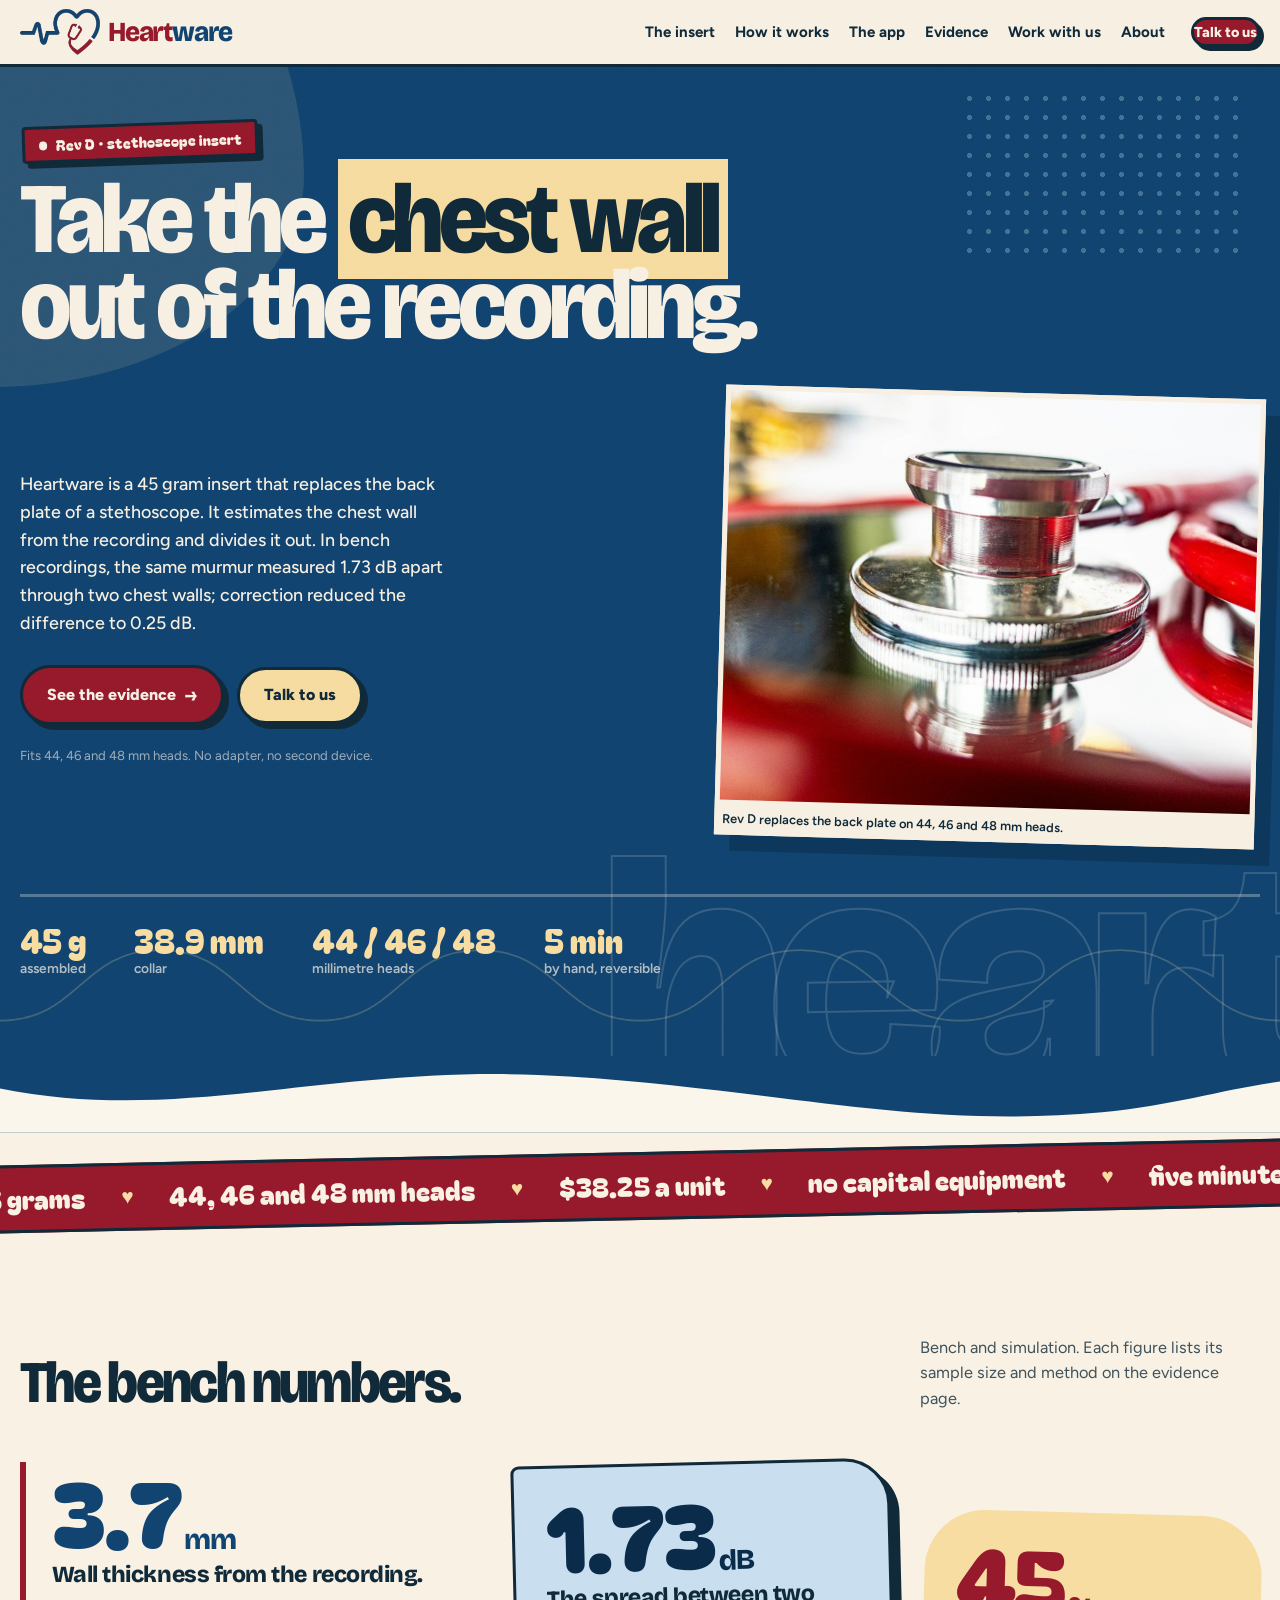
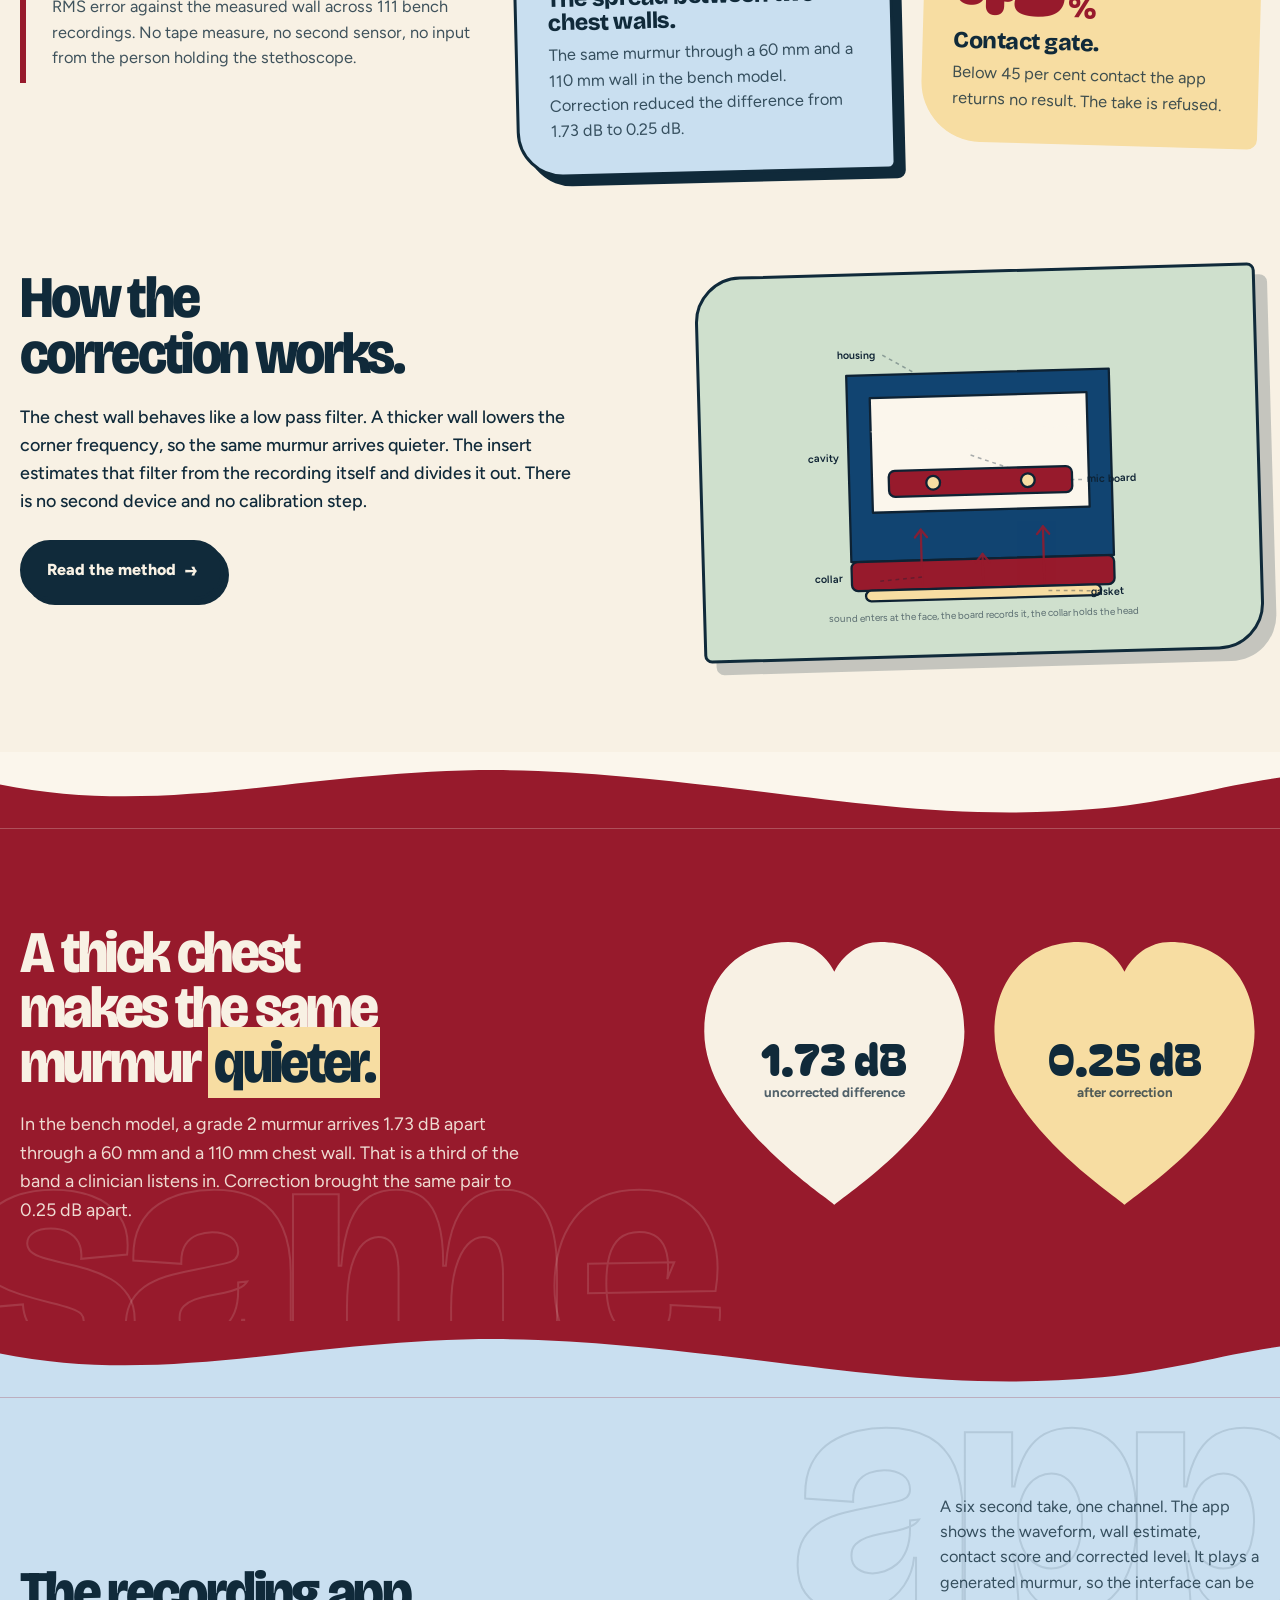
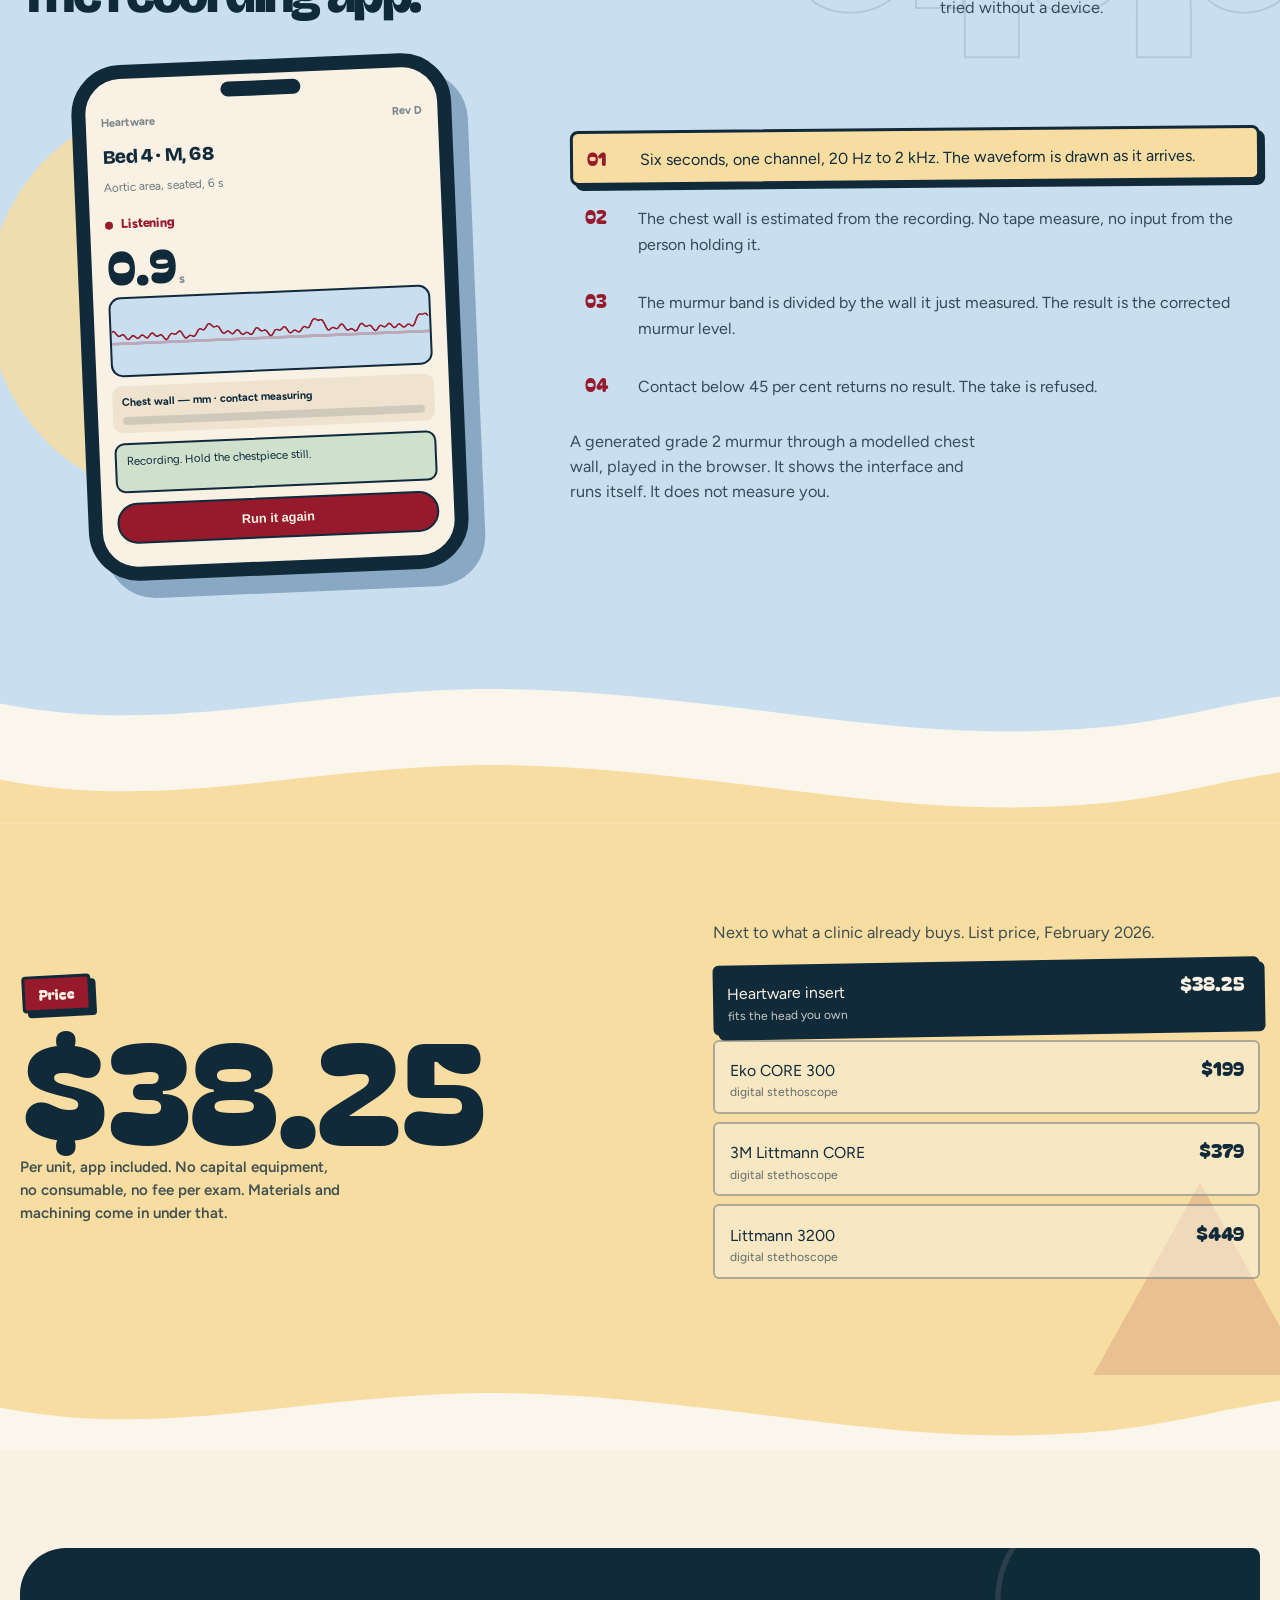
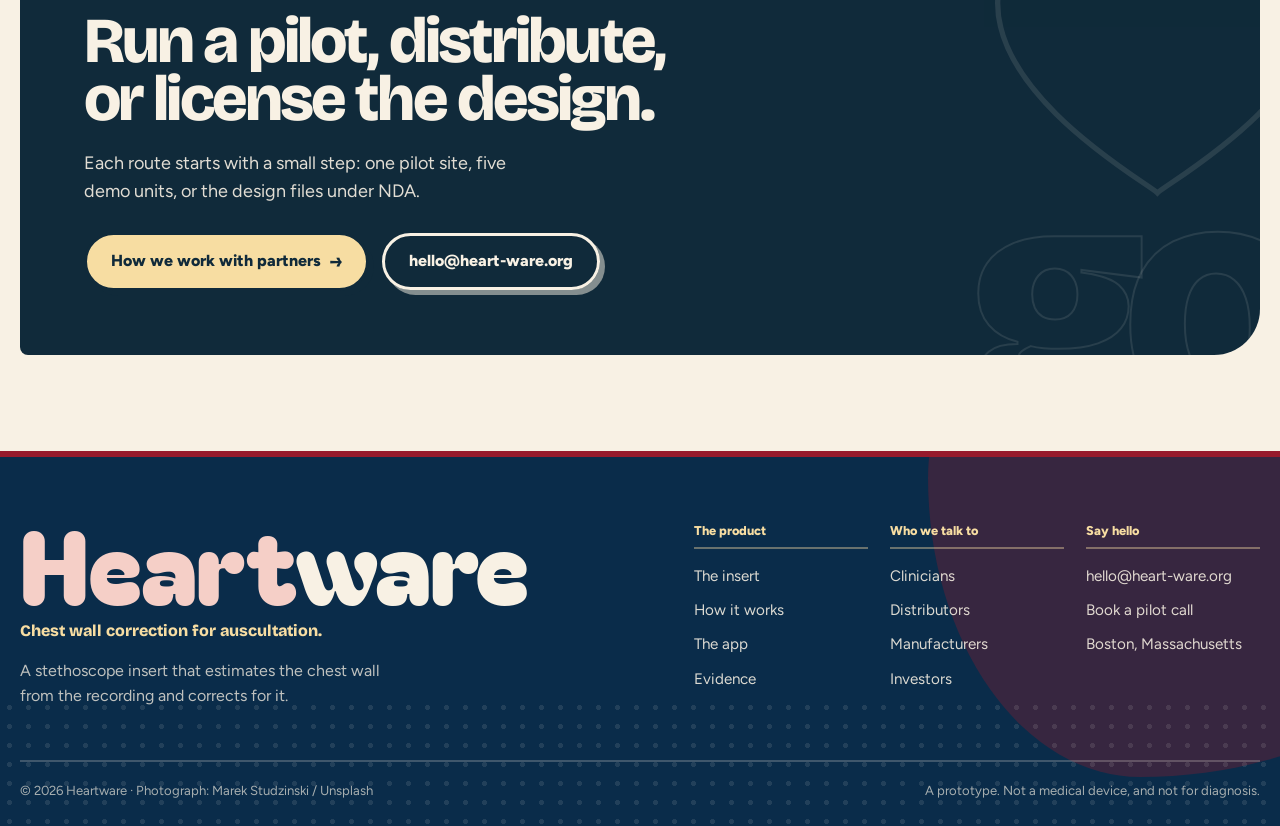
==== commit 7dbcc7ea: "Replace the hero render with a real photograph and rewrite the copy. The homepage now uses a credite" ====
--- a/index.html
+++ b/index.html
@@ -4,9 +4,9 @@
 <meta charset="utf-8">
 <meta name="viewport" content="width=device-width, initial-scale=1">
 <title>A stethoscope insert that takes the chest wall out of the recording · Heartware</title>
-<meta name="description" content="A 45 gram insert that measures the chest wall from the recording and removes it, so a heart sounds the same in every body.">
+<meta name="description" content="A 45 gram stethoscope insert that estimates the chest wall from the recording and corrects for it.">
 <meta property="og:title" content="A stethoscope insert that takes the chest wall out of the recording · Heartware">
-<meta property="og:description" content="A 45 gram insert that measures the chest wall from the recording and removes it, so a heart sounds the same in every body.">
+<meta property="og:description" content="A 45 gram stethoscope insert that estimates the chest wall from the recording and corrects for it.">
 <meta property="og:type" content="website">
 <link rel="icon" href="assets/img/logo-mark.png">
 <link rel="preconnect" href="https://fonts.googleapis.com">
@@ -48,53 +48,22 @@
   <div class="wrap">
     <div class="hero__type">
       <p class="tag tag--wine"><i></i>Rev D &middot; stethoscope insert</p>
-      <h1 class="poster">The heart sounds the same. <span class="hl">The chest is what changes.</span></h1>
+      <h1 class="poster">Take the <span class="hl">chest wall</span> out of the recording.</h1>
     </div>
     <div class="hero__grid">
       <div class="hero__copy">
-        <p class="lede">A 45 gram insert drops into the stethoscope already in the room, works out the chest wall from the recording, and takes it out of the signal. Two people with the same murmur sit 1.73 dB apart. After correction, 0.25 dB.</p>
+        <p class="lede">Heartware is a 45 gram insert that replaces the back plate of a stethoscope. It estimates the chest wall from the recording and divides it out. In bench recordings, the same murmur measured 1.73 dB apart through two chest walls; correction reduced the difference to 0.25 dB.</p>
         <div class="cta__row">
           <a class="btn btn--wine" href="evidence.html">See the evidence <span class="btn__arrow">&rarr;</span></a>
-          <a class="btn btn--butter" href="contact.html">Book a pilot call</a>
-        </div>
-        <p class="tiny" style="margin-top:1.1rem;color:rgba(248,241,228,.62)">Fits the head you already own. No adapter and no second device.</p>
+          <a class="btn btn--butter" href="contact.html">Talk to us</a>
+        </div>
+        <p class="tiny" style="margin-top:1.1rem;color:rgba(248,241,228,.62)">Fits 44, 46 and 48 mm heads. No adapter, no second device.</p>
       </div>
       <div class="hero__art">
-        <div class="artcard">
-<svg viewBox="0 0 560 440" role="img" aria-label="The insert threaded into a stethoscope head, with the diaphragm, stem and tube unchanged">
-  <g stroke="#0e2233" stroke-width="3" stroke-linejoin="round">
-    <ellipse cx="230" cy="238" rx="146" ry="96" fill="#114471"/>
-    <ellipse cx="230" cy="300" rx="146" ry="30" fill="#f5cfc7"/>
-    <path d="M204 300h52v34a26 26 0 0 1-52 0z" fill="#0b2f50"/>
-    <rect x="212" y="126" width="36" height="58" rx="8" fill="#971a2c"/>
-    <rect x="196" y="96" width="68" height="34" rx="8" fill="#0b2f50"/>
-    <rect x="352" y="214" width="104" height="30" rx="15" fill="#0b2f50"/>
-  </g>
-  <path d="M456 244c58 0 62-58 30-78" fill="none" stroke="#971a2c" stroke-width="20" stroke-linecap="round"/>
-  <g stroke="rgba(251,246,236,.45)" stroke-width="2">
-    <path d="M118 262h224M230 190v144"/>
-  </g>
-  <g font-family="Figtree,Arial,sans-serif" font-size="14" font-weight="600" fill="#0e2233">
-    <text x="196" y="70">insert, threaded by hand</text>
-    <text x="196" y="88" fill="rgba(14,34,51,.62)">5 minutes, no tool</text>
-    <text x="392" y="372">head, stem and tube</text>
-    <text x="392" y="390" fill="rgba(14,34,51,.62)">unchanged</text>
-    <text x="96" y="344" fill="rgba(14,34,51,.62)">diaphragm plane</text>
-  </g>
-  <g stroke="rgba(14,34,51,.35)" stroke-width="2" stroke-dasharray="5 5">
-    <path d="M198 74l14 26M394 366l-42 -30M96 336l40 6"/>
-  </g>
-</svg>
-</div>
-        
-<div class="hero__ring" aria-hidden="true">
-  <svg viewBox="0 0 120 120">
-    <defs><path id="ringpath" d="M60,60 m-46,0 a46,46 0 1,1 92,0 a46,46 0 1,1 -92,0"/></defs>
-    <text><textPath href="#ringpath">45 GRAMS · REV D · NO ADAPTER · 5 MINUTES · </textPath></text>
-  </svg>
-</div>
-
-        <div class="sticker" style="right:-1.4rem;top:-1.5rem;transform:rotate(7deg)">$38.25<small>a unit</small></div>
+        <figure class="hero__shot">
+          <img src="assets/img/stethoscope-head.jpg" alt="Macro photograph of a stethoscope chestpiece with red tubing, resting on a reflective surface" width="1280" height="1000" fetchpriority="high">
+          <figcaption class="hero__shotcap">Rev D replaces the back plate on 44, 46 and 48 mm heads.</figcaption>
+        </figure>
       </div>
     </div>
     <div class="hero__stats">
@@ -113,24 +82,24 @@
 <section class="sec">
   <div class="wrap">
     <div class="split split--57" style="align-items:end;margin-bottom:clamp(2rem,4vw,3.2rem)">
-      <h2 class="h2">Three numbers, no adjectives.</h2>
-      <p class="small" style="justify-self:end;max-width:34ch">Bench and simulation. The size of each set sits on the evidence page, next to the number it belongs to.</p>
+      <h2 class="h2">The bench numbers.</h2>
+      <p class="small" style="justify-self:end;max-width:34ch">Bench and simulation. Each figure lists its sample size and method on the evidence page.</p>
     </div>
     <div class="figures">
       <div class="figure figure--plain">
         <span class="figure__n">3.7<small>mm</small></span>
-        <h3>Chest wall, recovered from the recording alone.</h3>
-        <p class="small">RMS error against the measured wall, across the bench set. No second device, no tape measure, no input from the person holding the stethoscope.</p>
+        <h3>Wall thickness from the recording.</h3>
+        <p class="small">RMS error against the measured wall across 111 bench recordings. No tape measure, no second sensor, no input from the person holding the stethoscope.</p>
       </div>
       <div class="figure figure--rise">
         <span class="figure__n">1.73<small>dB</small></span>
-        <h3>The distance between two bodies.</h3>
-        <p class="small">The same murmur through a 60 kg chest and a 120 kg one. One division takes it to 0.25 dB.</p>
+        <h3>The spread between two chest walls.</h3>
+        <p class="small">The same murmur through a 60 mm and a 110 mm wall in the bench model. Correction reduced the difference from 1.73 dB to 0.25 dB.</p>
       </div>
       <div class="figure figure--drop">
         <span class="figure__n">45<small>%</small></span>
         <h3>Contact gate.</h3>
-        <p class="small">Below it the app returns nothing, rather than a number it cannot stand behind.</p>
+        <p class="small">Below 45 per cent contact the app returns no result. The take is refused.</p>
       </div>
     </div>
   </div>
@@ -139,10 +108,10 @@
 <section class="sec" style="padding-top:0">
   <div class="wrap split split--57 split--top">
     <div class="statement">
-      <h2 class="h2">It measures the chest wall, then divides it back out.</h2>
-      <p class="lede">The chest behaves like a low pass filter whose resonance falls as the wall thickens. The insert measures that from the take itself and removes it in the same pass, so there is no second device and no calibration step.</p>
+      <h2 class="h2">How the correction works.</h2>
+      <p class="lede">The chest wall behaves like a low pass filter. A thicker wall lowers the corner frequency, so the same murmur arrives quieter. The insert estimates that filter from the recording itself and divides it out. There is no second device and no calibration step.</p>
       <div class="cta__row">
-        <a class="btn btn--ink" href="technology.html">How the arithmetic works <span class="btn__arrow">&rarr;</span></a>
+        <a class="btn btn--ink" href="technology.html">Read the method <span class="btn__arrow">&rarr;</span></a>
       </div>
     </div>
     <div class="artcard" style="background:#cfe0cd;transform:rotate(-1.6deg);box-shadow:12px 12px 0 rgba(16,42,58,.22)">
@@ -186,12 +155,12 @@
   <div class="ghostword" style="left:-2rem;bottom:-3.5rem;-webkit-text-stroke-color:rgba(248,241,228,.14)">same</div>
   <div class="wrap split split--57">
     <div>
-      <h2 class="display" style="max-width:15ch">One patient is loud. One is quiet. <span class="hl">Neither is more diseased.</span></h2>
-      <p class="on-dark" style="margin-top:1.2rem;max-width:42ch">A grade 2 murmur reaches the earpieces 1.73 dB apart in a 60 kg body and a 120 kg one, a third of the band a clinician listens in. The correction closes it to a quarter of a decibel.</p>
+      <h2 class="display" style="max-width:15ch">A thick chest makes the same murmur <span class="hl">quieter.</span></h2>
+      <p class="on-dark" style="margin-top:1.2rem;max-width:42ch">In the bench model, a grade 2 murmur arrives 1.73 dB apart through a 60 mm and a 110 mm chest wall. That is a third of the band a clinician listens in. Correction brought the same pair to 0.25 dB apart.</p>
     </div>
     <div style="display:grid;grid-template-columns:1fr 1fr;gap:1.2rem">
-      <div class="heartbox"><div><p class="heartbox__n">1.73 dB</p><p class="heartbox__l">apart, uncorrected</p></div></div>
-      <div class="heartbox" style="background:#f7dda2"><div><p class="heartbox__n">0.25 dB</p><p class="heartbox__l">apart, corrected</p></div></div>
+      <div class="heartbox"><div><p class="heartbox__n">1.73 dB</p><p class="heartbox__l">uncorrected difference</p></div></div>
+      <div class="heartbox" style="background:#f7dda2"><div><p class="heartbox__n">0.25 dB</p><p class="heartbox__l">after correction</p></div></div>
     </div>
   </div>
 </section>
@@ -202,8 +171,8 @@
   <div class="ghostword ghostword--ink" style="right:-1rem;top:-1rem">app</div>
   <div class="wrap">
     <div class="split split--57" style="align-items:end;margin-bottom:clamp(1.8rem,3vw,2.6rem)">
-      <h2 class="display" style="max-width:15ch">This is the app, running. It needs nothing from you.</h2>
-      <p class="small" style="justify-self:end;max-width:32ch">Record, measure, correct, keep or refuse. It plays a generated murmur, so the interface can be judged without a device in your hand.</p>
+      <h2 class="display" style="max-width:15ch">The recording app.</h2>
+      <p class="small" style="justify-self:end;max-width:32ch">A six second take, one channel. The app shows the waveform, wall estimate, contact score and corrected level. It plays a generated murmur, so the interface can be tried without a device.</p>
     </div>
     
 <div class="demo" data-demo>
@@ -227,8 +196,8 @@
     <ol class="demo__list">
       <li class="on" data-demo-step><b>01</b><span>Six seconds, one channel, 20 Hz to 2 kHz. The waveform is drawn as it arrives.</span></li>
       <li data-demo-step><b>02</b><span>The chest wall is estimated from the recording. No tape measure, no input from the person holding it.</span></li>
-      <li data-demo-step><b>03</b><span>The murmur band is divided by the wall it just measured, so the number that remains is the heart's.</span></li>
-      <li data-demo-step><b>04</b><span>Contact below 45 per cent returns nothing. The take is refused, not guessed at.</span></li>
+      <li data-demo-step><b>03</b><span>The murmur band is divided by the wall it just measured. The result is the corrected murmur level.</span></li>
+      <li data-demo-step><b>04</b><span>Contact below 45 per cent returns no result. The take is refused.</span></li>
     </ol>
     <p class="small" style="margin-top:1.2rem;max-width:42ch">A generated grade 2 murmur through a modelled chest wall, played in the browser. It shows the interface and runs itself. It does not measure you.</p>
   </div>
@@ -266,8 +235,8 @@
     <div class="cta">
       <svg class="heartout" viewBox="0 0 100 92" aria-hidden="true"><path d="M50 88C47 85 2 60 2 31 2 12 16 2 33 2c8 0 14 5 17 10C53 7 59 2 67 2c17 0 31 10 31 29 0 29-45 54-48 57Z" fill="none" stroke="rgba(248,241,228,.2)" stroke-width="1.6"/></svg>
       <div class="ghostword" style="right:-2rem;bottom:-4rem;-webkit-text-stroke-color:rgba(248,241,228,.1)">go</div>
-      <h2>Run a pilot, sell it, or build it into a head.</h2>
-      <p class="on-dark" style="margin-top:1.2rem;max-width:38ch">Three ways in, each a small first step. Every one starts with a sentence and an email address.</p>
+      <h2>Run a pilot, distribute, or license the design.</h2>
+      <p class="on-dark" style="margin-top:1.2rem;max-width:38ch">Each route starts with a small step: one pilot site, five demo units, or the design files under NDA.</p>
       <div class="cta__row">
         <a class="btn btn--butter" href="partnerships.html">How we work with partners <span class="btn__arrow">&rarr;</span></a>
         <a class="btn btn--ghost" href="contact.html">hello@heart-ware.org</a>
@@ -284,8 +253,8 @@
     <div class="foot__top">
       <div>
         <p class="foot__mega"><em>Heart</em>ware</p>
-        <p class="foot__tag">Innovating cardiac care</p>
-        <p class="foot__line">A stethoscope insert that takes the chest wall out of the recording, so a heart sounds the same in every body.</p>
+        <p class="foot__tag">Chest wall correction for auscultation.</p>
+        <p class="foot__line">A stethoscope insert that estimates the chest wall from the recording and corrects for it.</p>
       </div>
       <nav class="foot__cols" aria-label="Footer">
         <div>
@@ -317,7 +286,7 @@
       </nav>
     </div>
     <div class="foot__base">
-      <span>© <span data-year>2026</span> Heartware</span>
+      <span>© <span data-year>2026</span> Heartware &middot; Photograph: Marek Studzinski / Unsplash</span>
       <span>A prototype. Not a medical device, and not for diagnosis.</span>
     </div>
   </div>
--- a/assets/css/site.css
+++ b/assets/css/site.css
@@ -195,8 +195,11 @@
   box-shadow:14px 14px 0 rgba(10,44,74,.55);
 }
 .artcard svg{width:100%;height:auto}
+.hero__shot{position:relative;z-index:1;margin:0;background:var(--paper);border:5px solid var(--paper);box-shadow:16px 16px 0 rgba(10,44,74,.5);transform:rotate(1.6deg)}
+.hero__shot img{width:100%;height:clamp(330px,32vw,470px);object-fit:cover;object-position:34% 52%}
+.hero__shotcap{font-size:.8rem;line-height:1.5;font-weight:600;color:var(--ink);padding:.6rem .2rem .1rem;max-width:48ch}
 .hero__ring{
-  position:absolute;left:-4.6rem;bottom:-3.8rem;width:11.2rem;height:11.2rem;z-index:5;
+  position:absolute;left:-4.4rem;top:-4rem;bottom:auto;width:11.2rem;height:11.2rem;z-index:5;
   background:var(--butter);border:var(--line);border-radius:50%;
   box-shadow:var(--hard-sm);display:grid;place-items:center;
 }
@@ -513,7 +516,7 @@
   .footer{grid-template-columns:1fr}
   .row{grid-template-columns:1fr;gap:.15rem}
   .ticker{margin-inline:-1.2rem;padding:.7rem 0}
-  .hero__ring{width:8.4rem;height:8.4rem;left:auto;right:-1rem;bottom:-2.6rem}
+  .hero__ring{width:8.4rem;height:8.4rem;left:auto;right:-1rem;top:auto;bottom:-2.6rem}
   .artcard{transform:rotate(1.2deg);box-shadow:9px 9px 0 rgba(10,44,74,.55)}
   .price__n{font-size:5rem}
   .statement .display,.statement .h2{max-width:100%}
